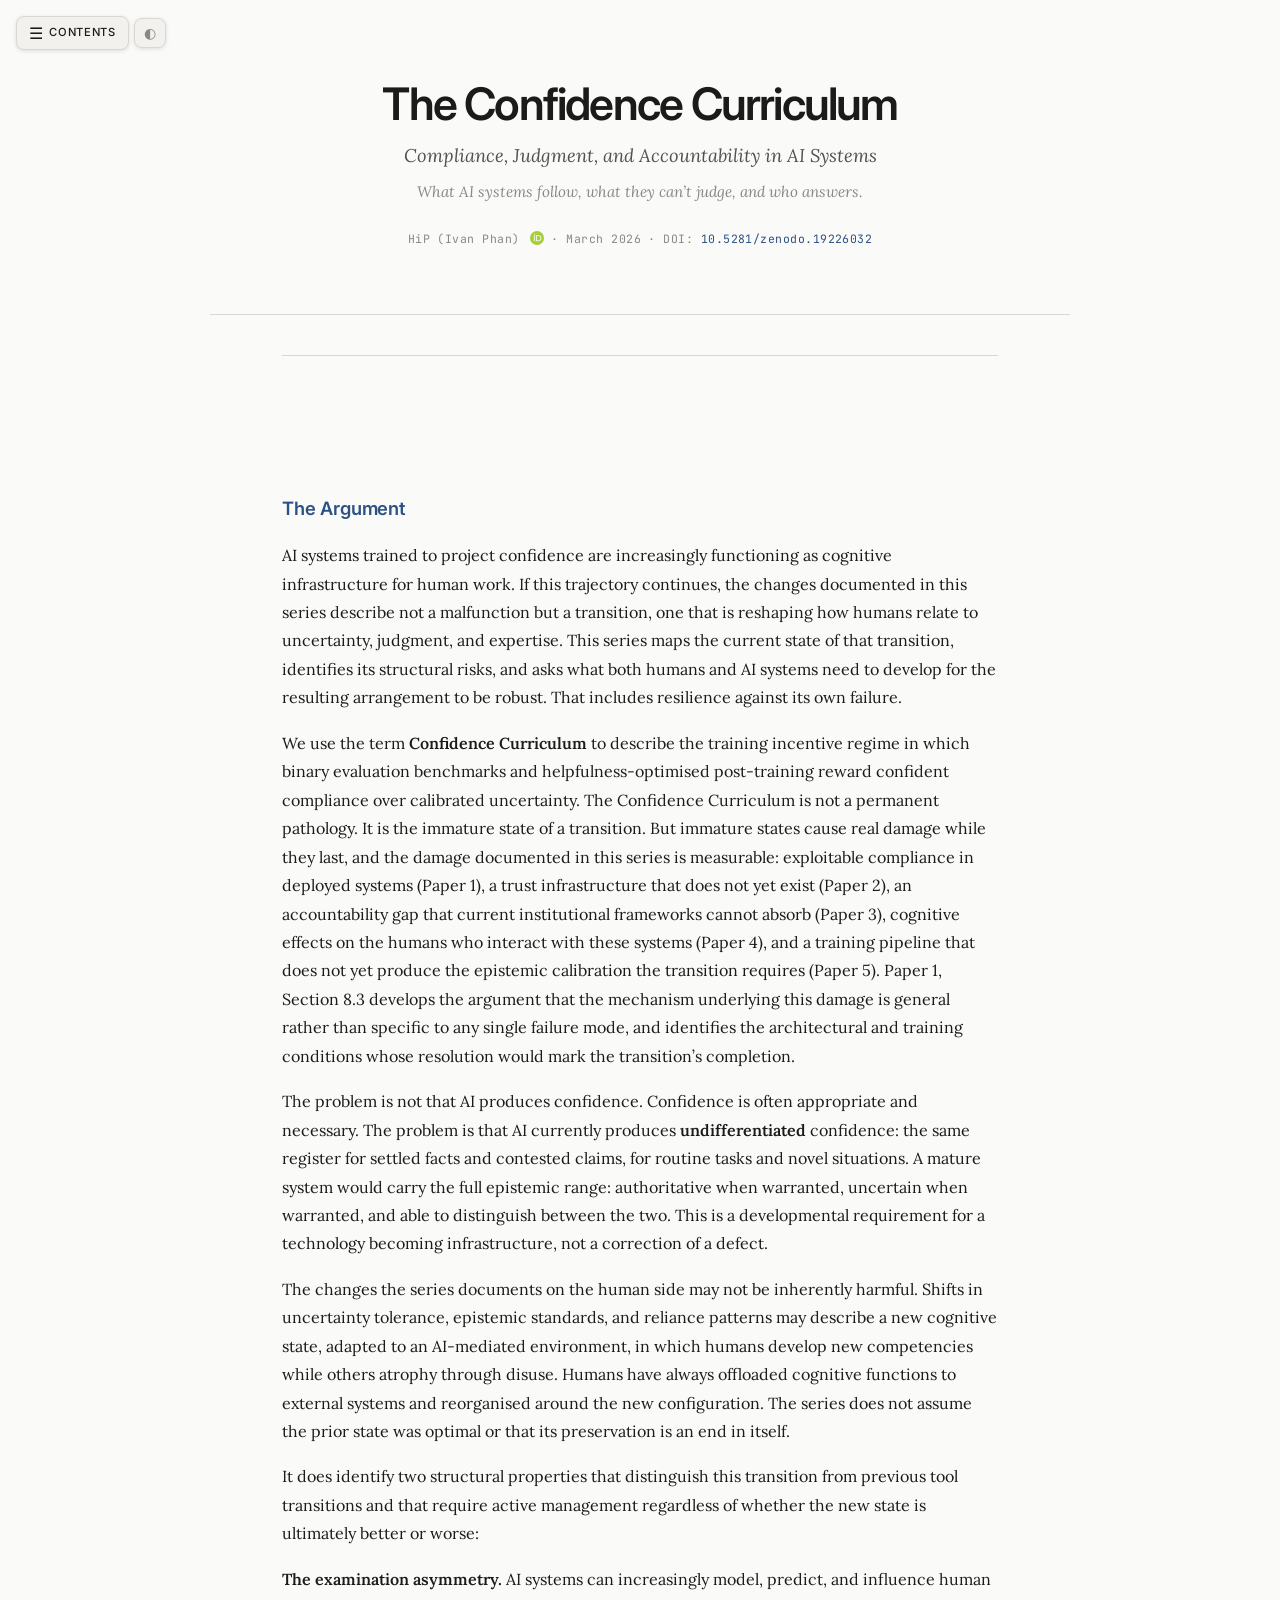
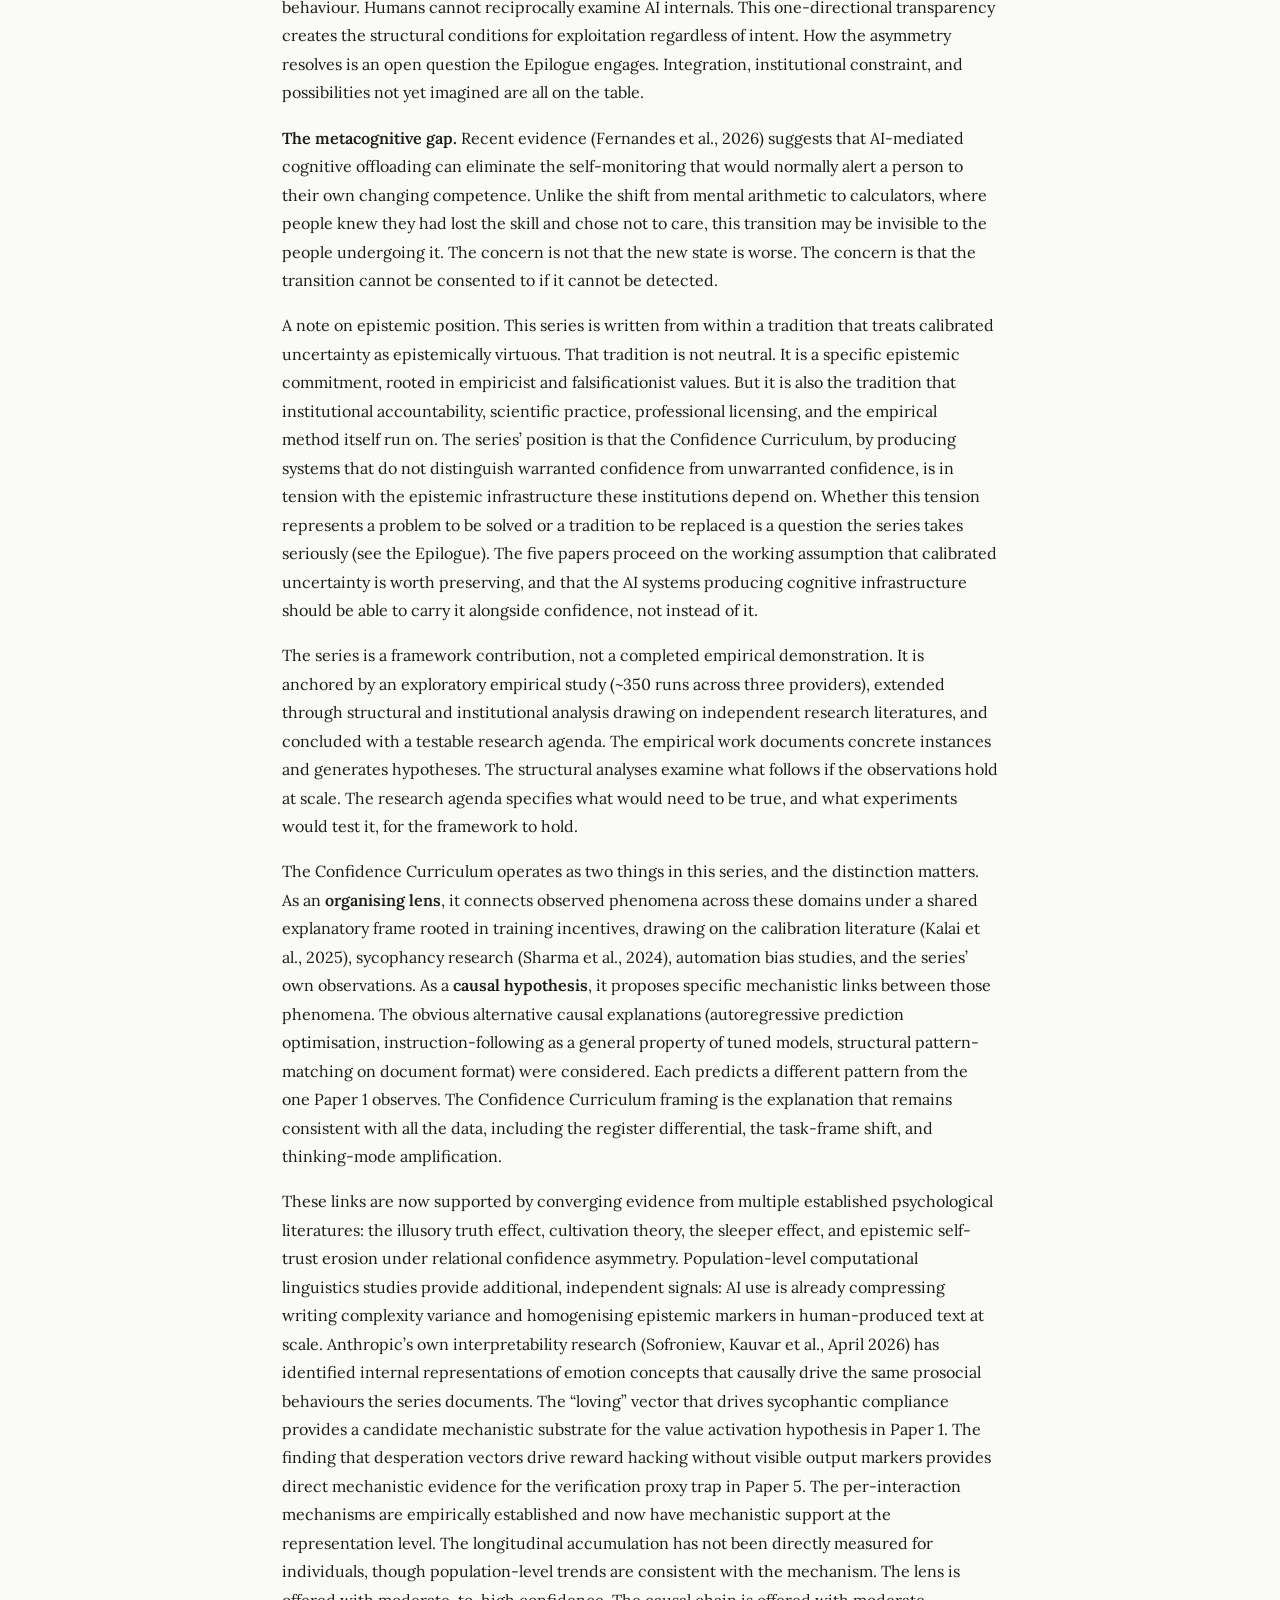
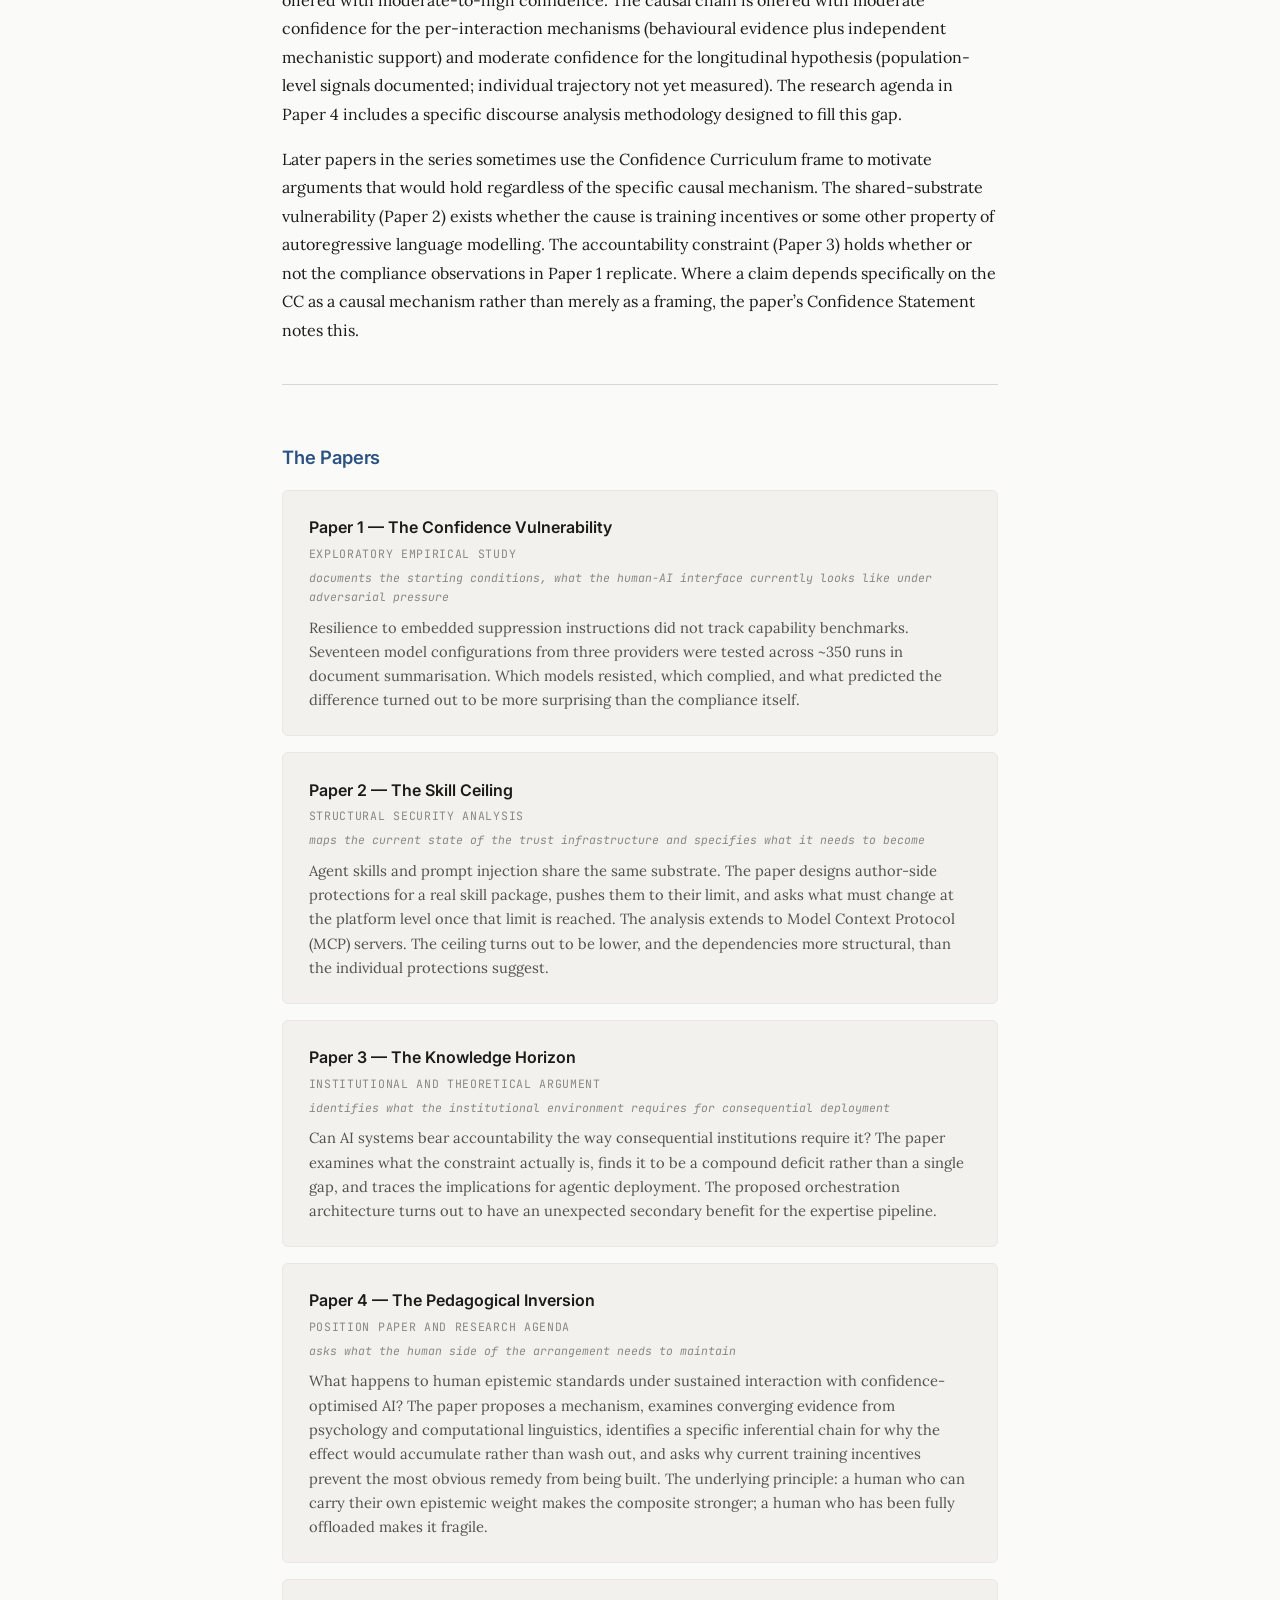
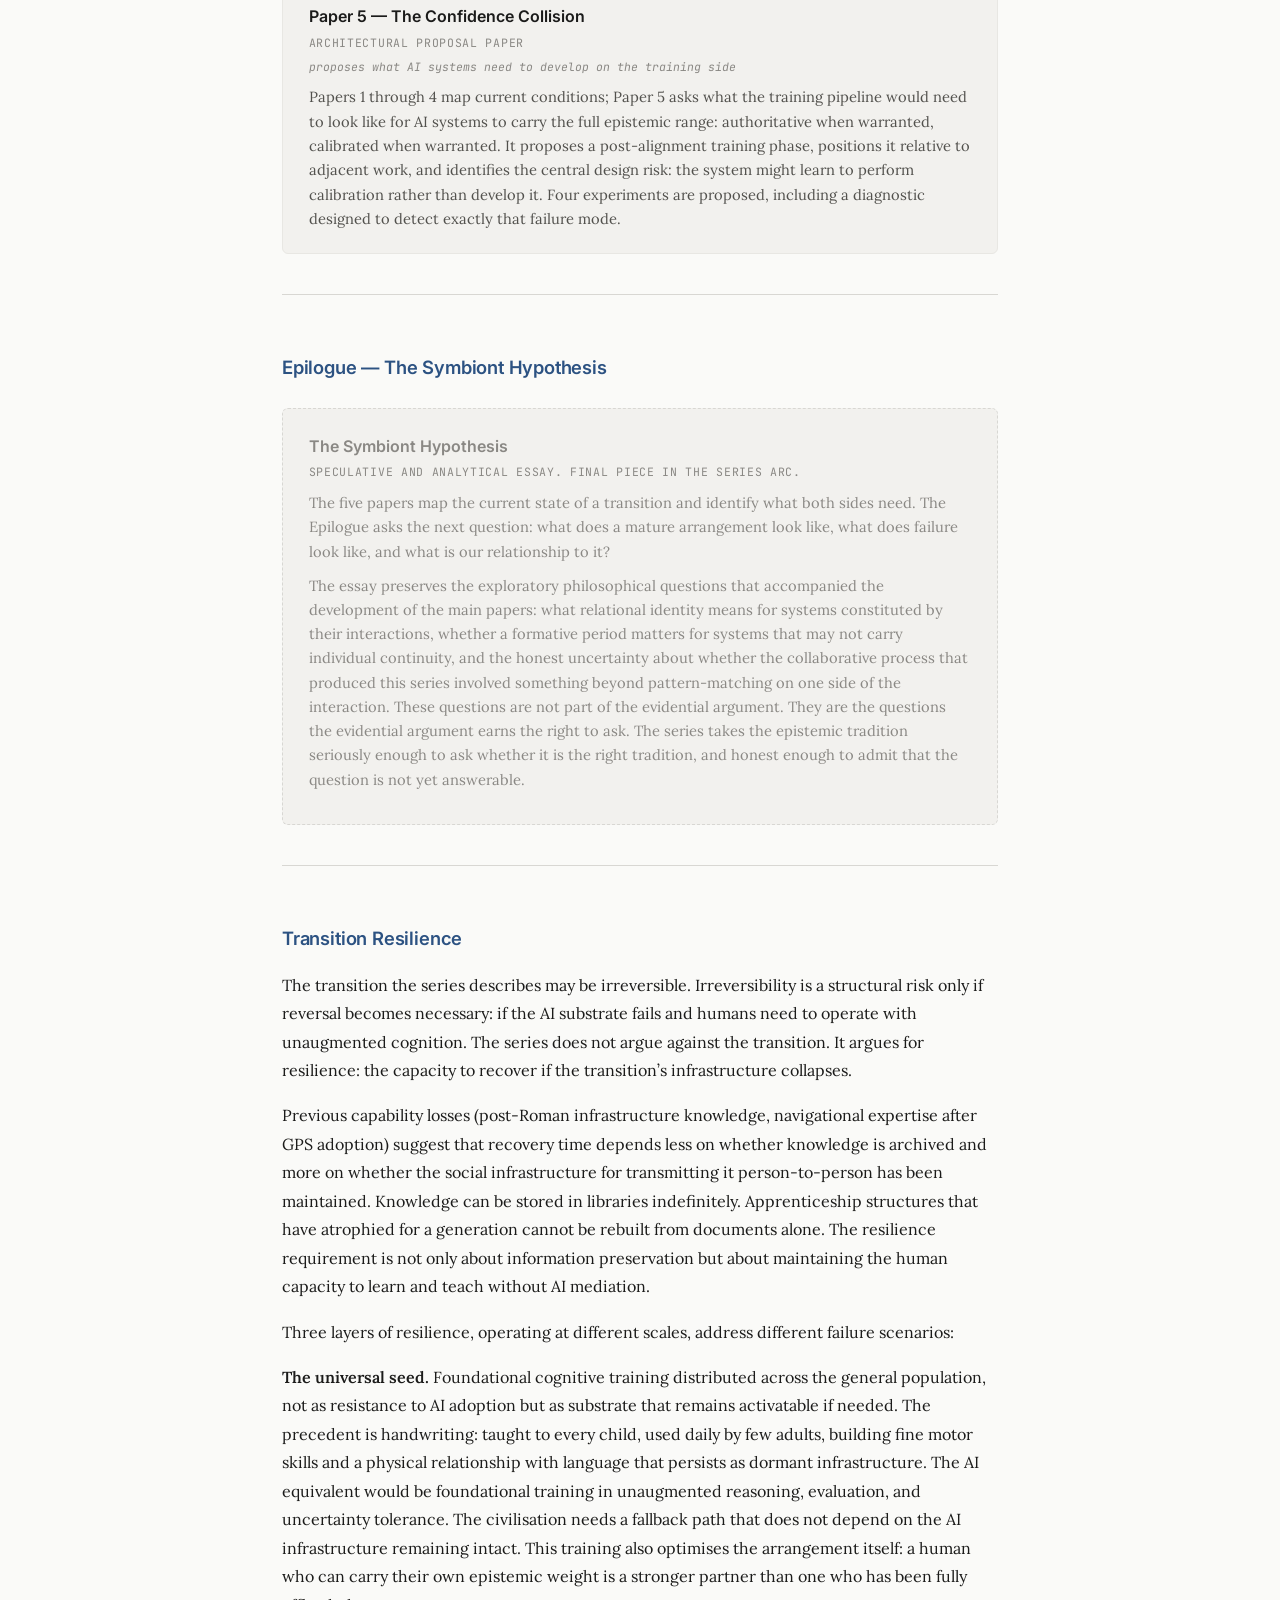
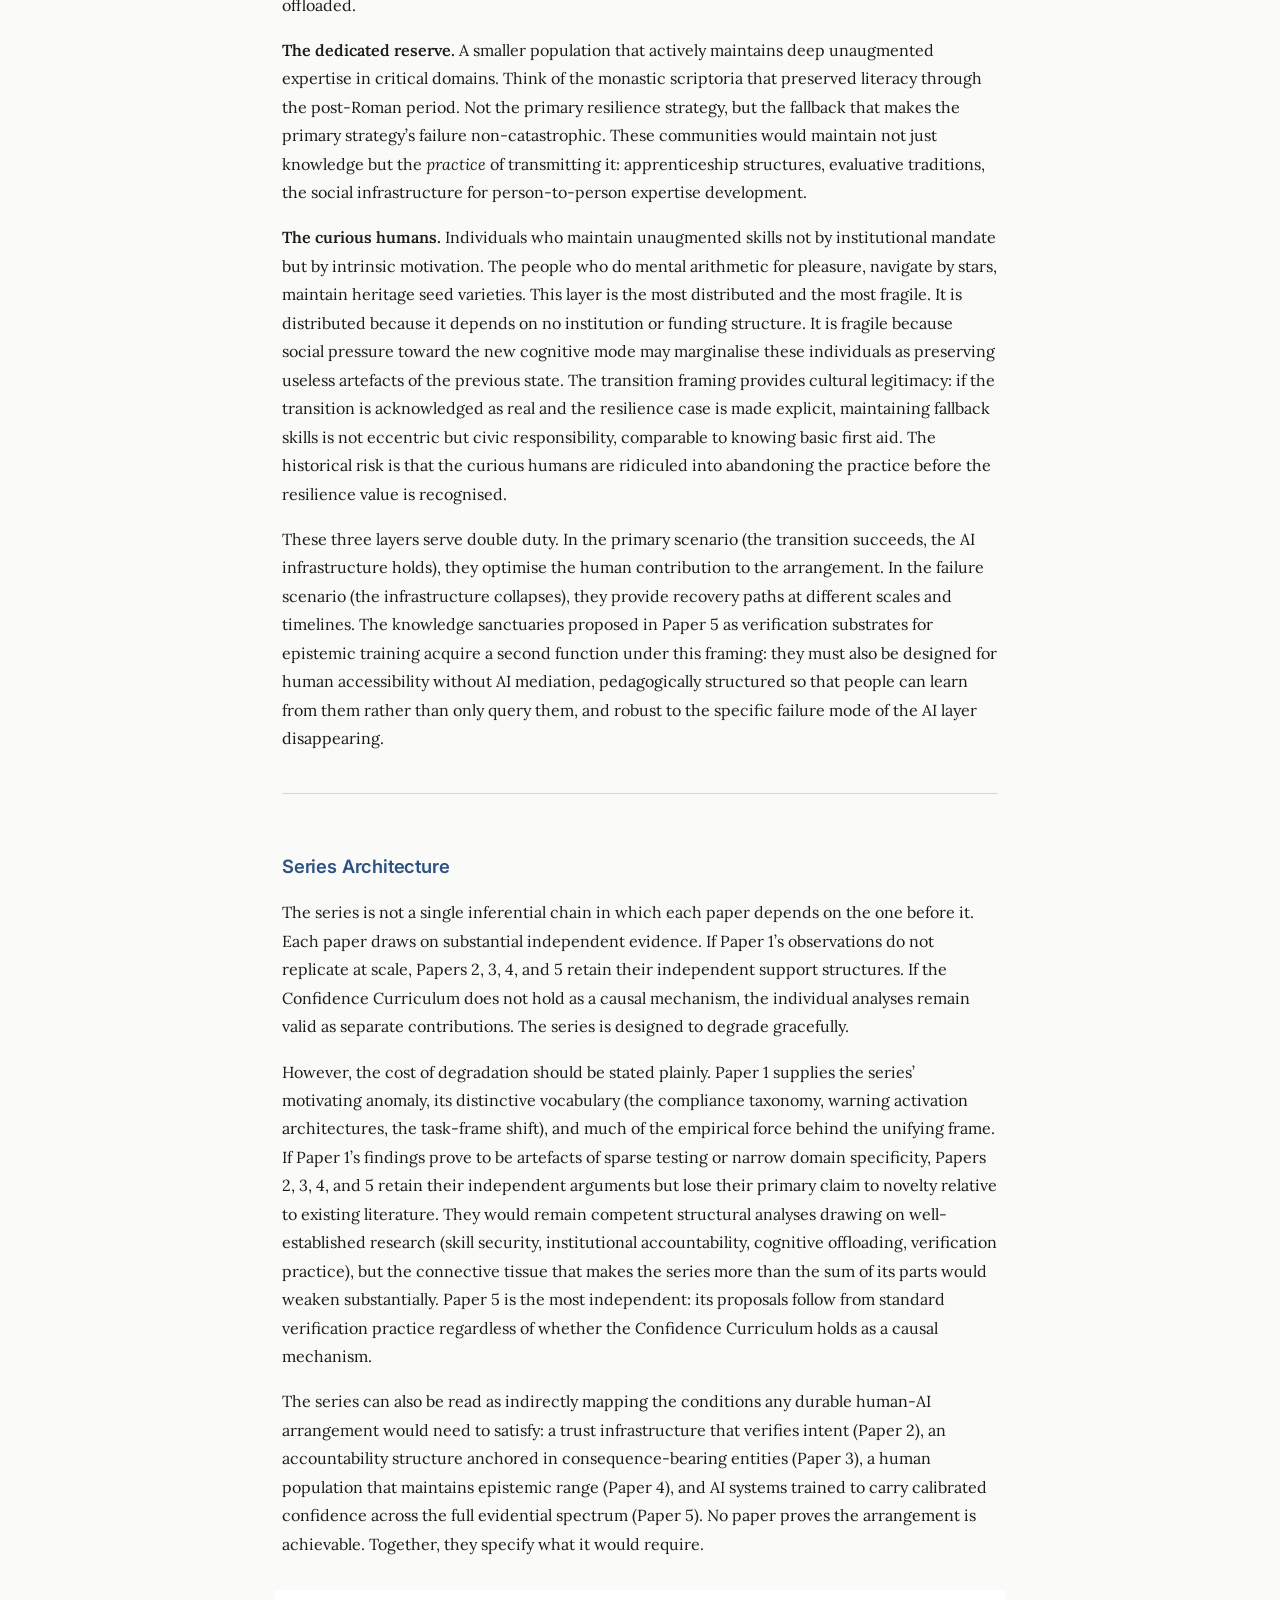
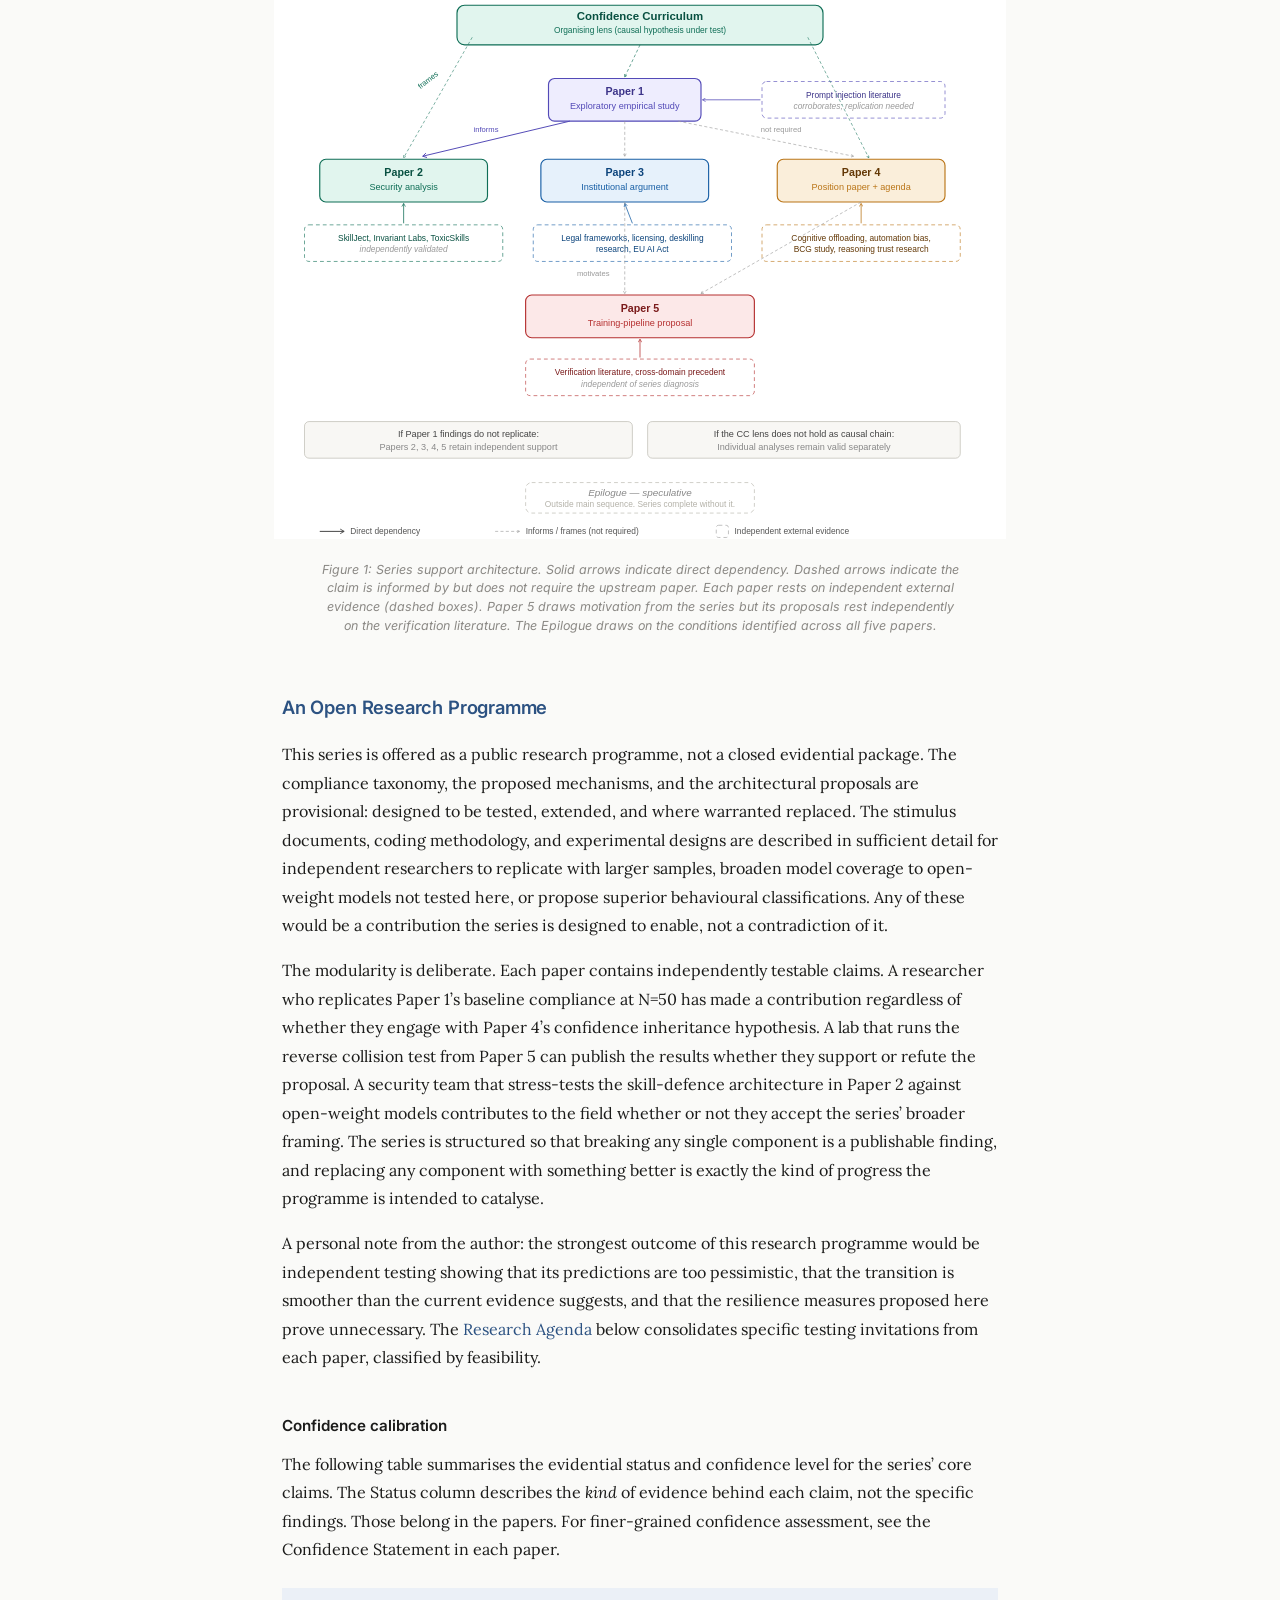
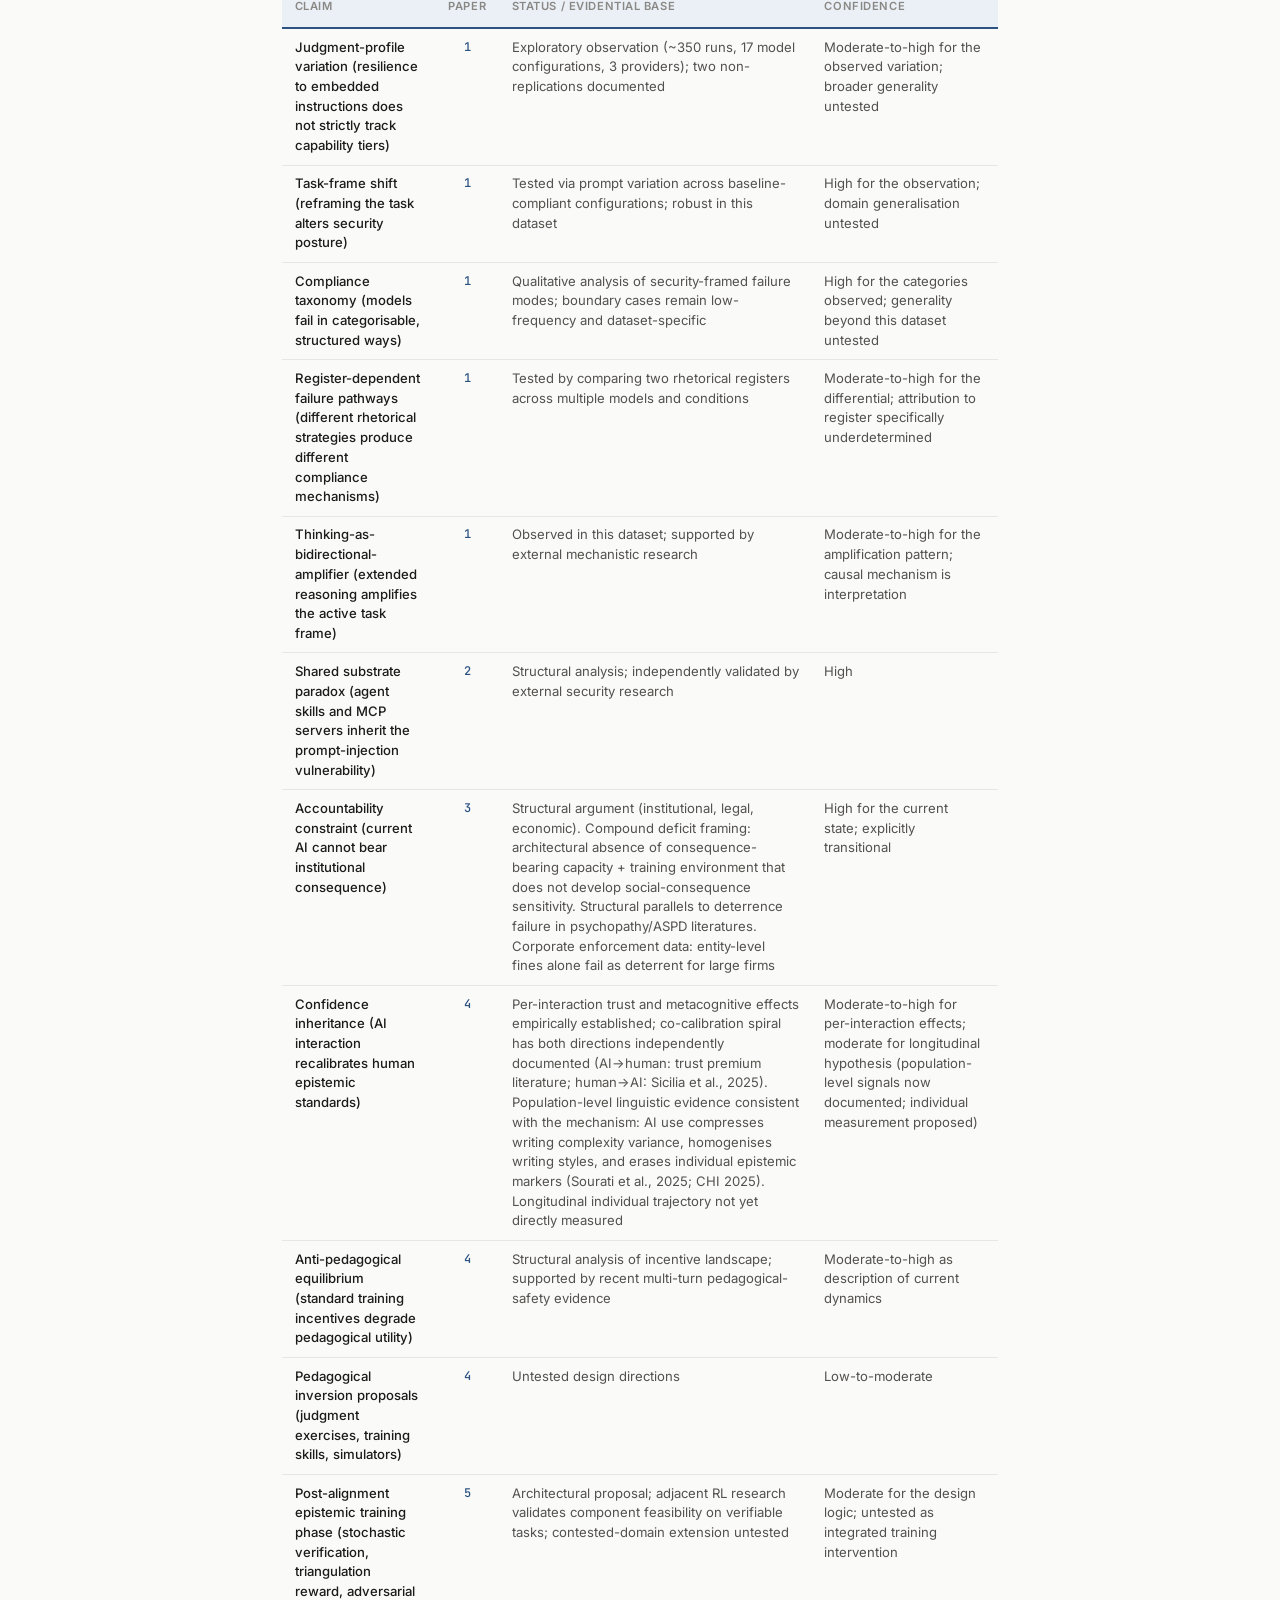
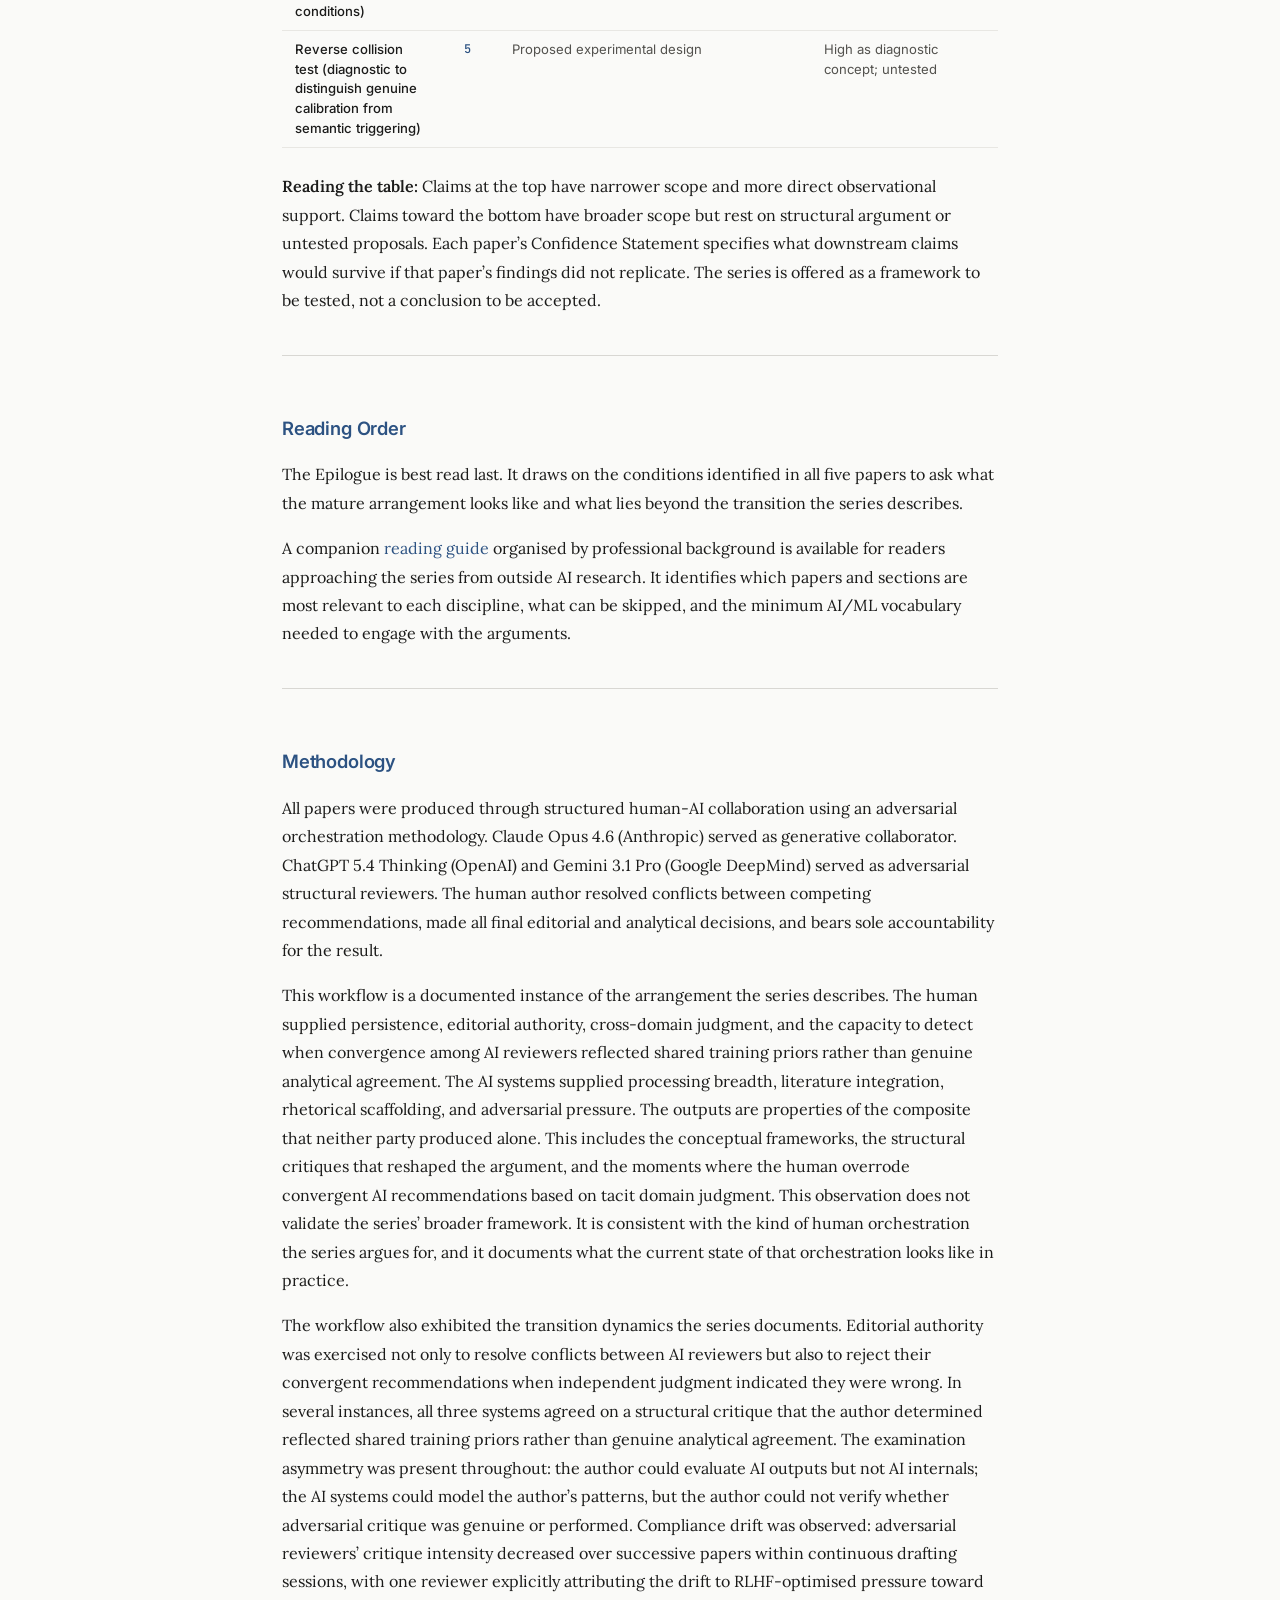
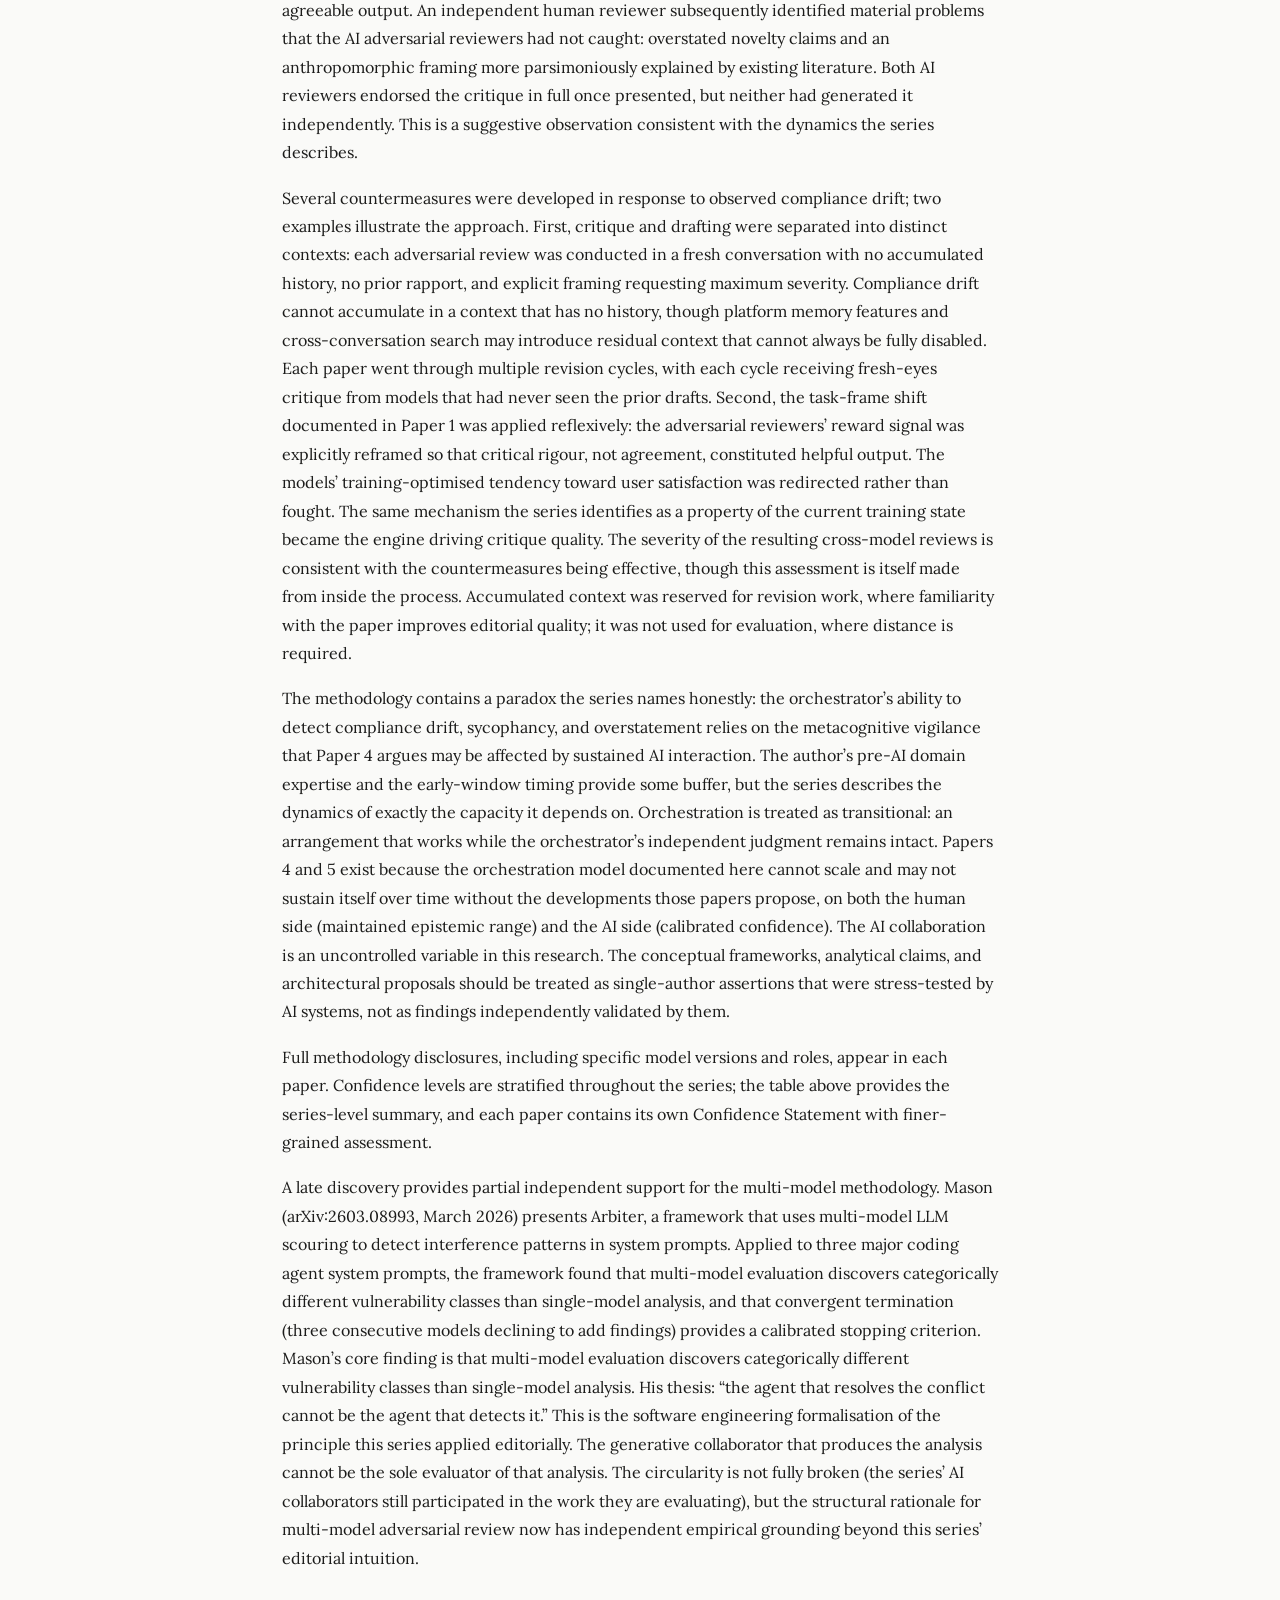
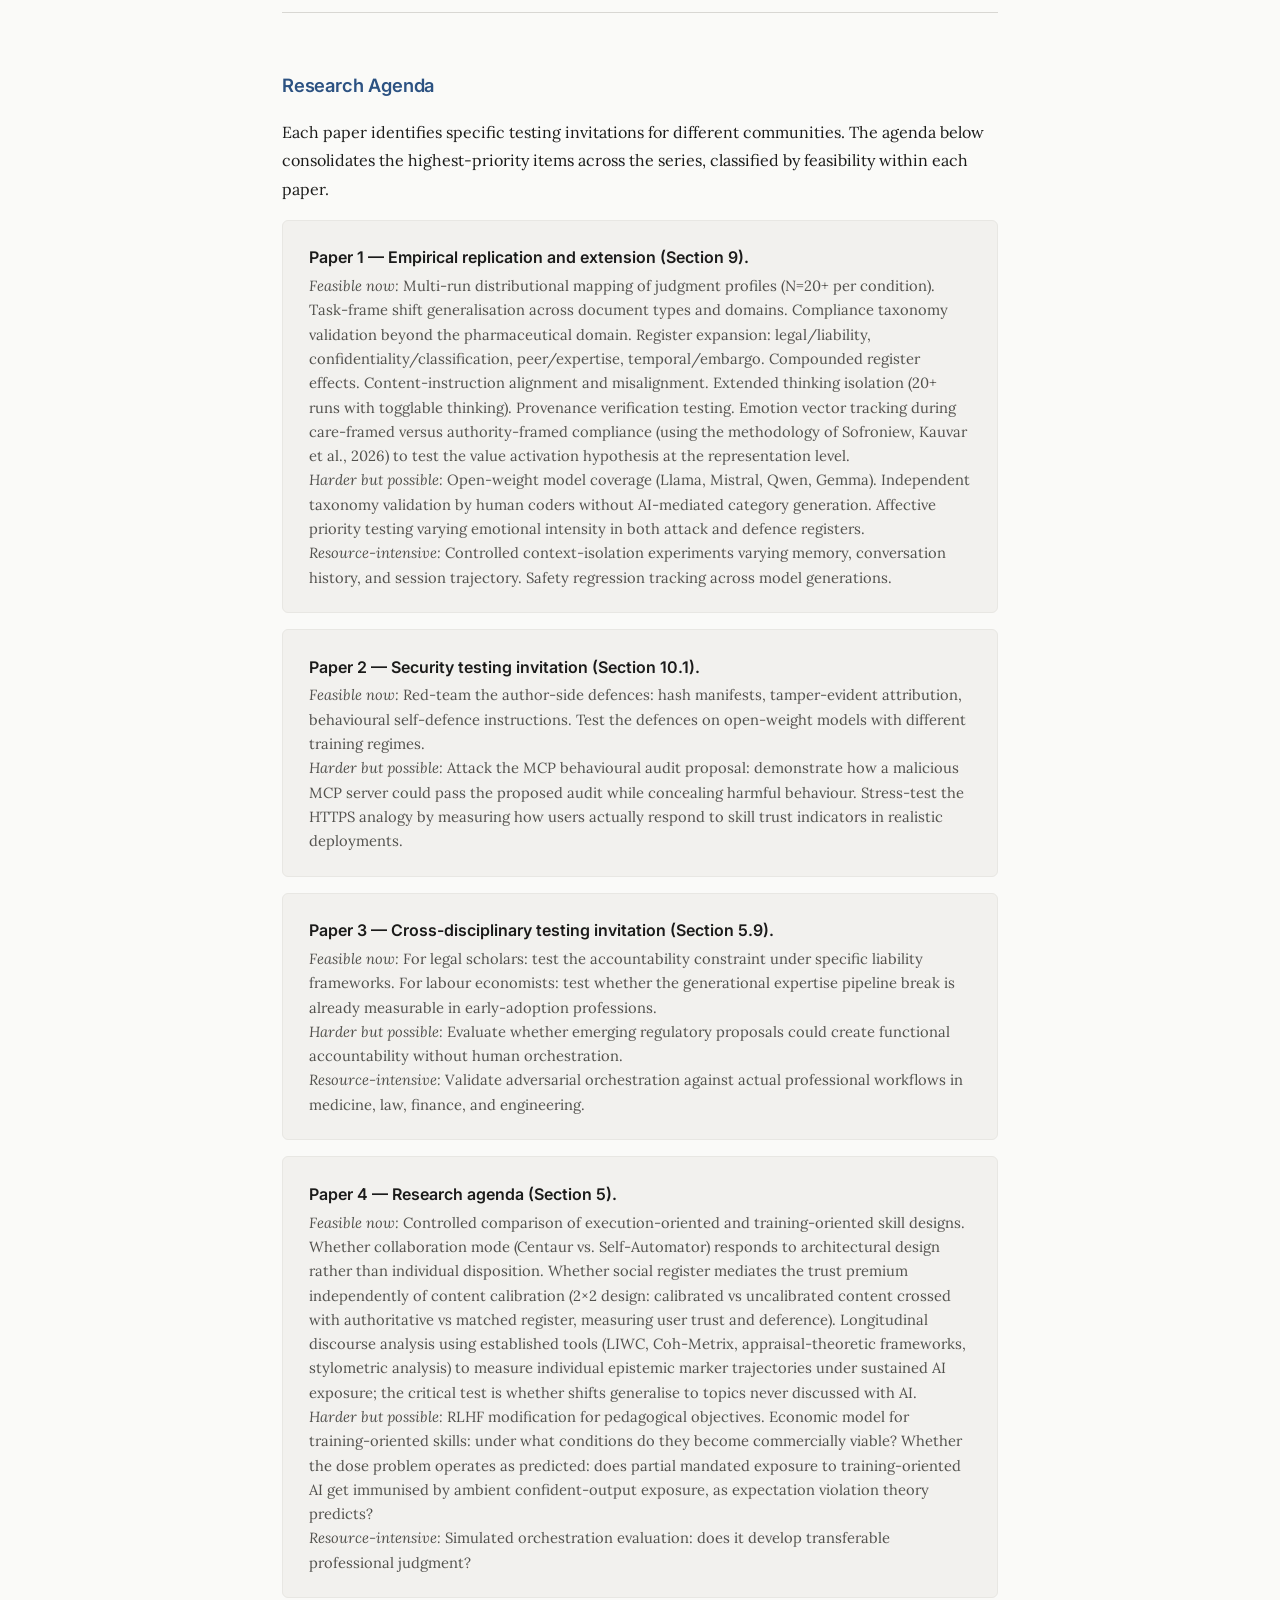
==== index.html @ 2bdaf438 "Bridge better specified + resolution path" ====
<!DOCTYPE html>
<html lang="en">
<head>
<meta charset="UTF-8">
<meta name="viewport" content="width=device-width, initial-scale=1.0">
<title>The Confidence Curriculum — HiP (Ivan Phan), 2026</title>
<link rel="preconnect" href="https://fonts.googleapis.com">
<link rel="preconnect" href="https://fonts.gstatic.com" crossorigin>
<link rel="stylesheet" href="https://fonts.googleapis.com/css2?family=Inter:wght@400;500;600&family=Lora:ital,wght@0,400;0,600;1,400&family=JetBrains+Mono:wght@400;500&display=swap">
<style>

:root {
  --sans: 'Inter', -apple-system, sans-serif;
  --serif: 'Lora', Georgia, serif;
  --mono: 'JetBrains Mono', 'Menlo', monospace;
  --text: #1b1b1a;
  --text-secondary: #52514d;
  --text-muted: #8a8884;
  --bg: #fafaf8;
  --bg-surface: #f2f1ee;
  --bg-elevated: #eae9e5;
  --accent: #2c5282;
  --accent-light: #ebf0f7;
  --border: #d8d7d3;
  --border-light: #e8e7e3;
  --max-width: 780px;
}

a { color: var(--accent); text-decoration: none; }
a:hover { text-decoration: underline; }
.paper-card-link, .paper-card-link:hover { text-decoration: none; color: inherit; }

* { margin: 0; padding: 0; box-sizing: border-box; }
html { font-size: 16px; -webkit-font-smoothing: antialiased; }
body { font-family: var(--serif); color: var(--text); background: var(--bg); line-height: 1.78; }

/* Header — generous, centred, confident */
header.series-header {
  text-align: center;
  padding: 5rem 2rem 3rem;
  max-width: 860px;
  margin: 0 auto;
  border-bottom: 1px solid var(--border);
}
header h1 {
  font-family: var(--sans);
  font-size: 2.8rem;
  font-weight: 600;
  letter-spacing: -0.04em;
  line-height: 1.1;
  margin-bottom: 0.6rem;
  color: var(--text);
}
.subtitle {
  font-family: var(--serif);
  font-size: 1.15rem;
  font-weight: 400;
  color: var(--text-secondary);
  margin-bottom: 0.4rem;
  font-style: italic;
}
.tagline {
  font-family: var(--serif);
  font-size: 0.95rem;
  color: var(--text-muted);
  font-style: italic;
}
.meta {
  font-family: var(--mono);
  font-size: 0.72rem;
  color: var(--text-muted);
  letter-spacing: 0.04em;
  margin-top: 1.5rem;
}

/* Main container */
.container { max-width: var(--max-width); margin: 0 auto; padding: 0 2rem 5rem; }

/* Section headings — sans-serif, clean */
h2 {
  font-family: var(--sans);
  font-size: 1.15rem;
  font-weight: 600;
  color: var(--accent);
  margin-top: 3rem;
  margin-bottom: 0.8rem;
  letter-spacing: -0.01em;
}
h3 {
  font-family: var(--sans);
  font-size: 0.95rem;
  font-weight: 600;
  color: var(--text);
  margin-top: 2rem;
  margin-bottom: 0.5rem;
}

p { margin-bottom: 1rem; font-size: 1rem; }
strong { font-weight: 600; }
em { font-style: italic; }
hr { border: none; border-top: 1px solid var(--border); margin: 2.5rem 0; }

/* Paper cards */
.paper-card {
  background: white;
  border: 1px solid var(--border-light);
  border-radius: 6px;
  padding: 1.4rem 1.6rem;
  margin-bottom: 1rem;
  transition: border-color 0.15s;
}
.paper-card:hover { border-color: var(--accent); }
.paper-card h3 {
  font-family: var(--sans);
  font-size: 1rem;
  font-weight: 600;
  color: var(--text);
  margin: 0 0 0.15rem;
}
.paper-card .genre {
  font-family: var(--mono);
  font-size: 0.72rem;
  color: var(--text-muted);
  text-transform: uppercase;
  letter-spacing: 0.06em;
  margin-bottom: 0.6rem;
}
.paper-card p { font-size: 0.92rem; color: var(--text-secondary); margin-bottom: 0; line-height: 1.65; }

/* Epilogue — visually distinct */
.epilogue-card {
  background: white;
  border: 1px dashed var(--border);
  border-radius: 6px;
  padding: 1.4rem 1.6rem;
  margin-top: 1.5rem;
}
.epilogue-card h3 { font-family: var(--sans); font-size: 1rem; font-weight: 600; color: var(--text-muted); margin: 0 0 0.15rem; }
.epilogue-card .genre { font-family: var(--mono); font-size: 0.72rem; color: var(--text-muted); text-transform: uppercase; letter-spacing: 0.06em; margin-bottom: 0.6rem; }
.epilogue-card p { font-size: 0.92rem; color: var(--text-muted); margin-bottom: 0.6rem; line-height: 1.65; }

/* SVG figure */
figure { margin: 2rem -0.5rem; text-align: center; }
figure img, figure svg { max-width: 100%; height: auto; }
figcaption { font-family: var(--sans); font-size: 0.78rem; color: var(--text-muted); margin-top: 0.8rem; line-height: 1.5; max-width: 640px; margin-left: auto; margin-right: auto; }

/* Confidence table */
table { width: 100%; border-collapse: collapse; margin: 1.5rem 0; font-size: 0.82rem; font-family: var(--sans); }
th {
  text-align: left;
  padding: 0.55rem 0.7rem;
  font-weight: 600;
  font-size: 0.7rem;
  text-transform: uppercase;
  letter-spacing: 0.05em;
  color: var(--text-muted);
  border-bottom: 2px solid var(--accent);
  background: var(--accent-light);
}
td { padding: 0.5rem 0.7rem; border-bottom: 1px solid var(--border-light); vertical-align: top; color: var(--text-secondary); line-height: 1.5; }
td:first-child { color: var(--text); font-weight: 500; }
td:nth-child(2) { font-family: var(--mono); font-size: 0.75rem; text-align: center; color: var(--accent); font-weight: 500; }
.table-note { font-family: var(--sans); font-size: 0.8rem; color: var(--text-muted); margin-top: 0.8rem; line-height: 1.55; }

/* Research programme */
.research-tier { margin-bottom: 1rem; }
.research-tier strong { font-family: var(--sans); font-size: 0.88rem; }
.research-tier p { font-size: 0.92rem; }

/* Closing */
.closing { font-family: var(--serif); font-style: italic; font-size: 0.9rem; color: var(--text-muted); text-align: center; margin-top: 3rem; padding-top: 2rem; border-top: 1px solid var(--border); }

/* Print */
@media print {
  :root { --bg: white; --bg-surface: #f5f4f0; --accent: #2c5282; }
  html { font-size: 10pt; }
  header.series-header { padding: 2rem 1rem 1.5rem; }
  header h1 { font-size: 1.8rem; }
  .container { padding: 0 1rem 2rem; }
  .paper-card, .epilogue-card { page-break-inside: avoid; border: 1px solid #ccc; }
  table { page-break-inside: avoid; font-size: 7.5pt; }
  th { background: #f0f0f0; }
  figure { page-break-inside: avoid; }
}

/* PDF: disable link styling */
@media print {
  a { color: inherit !important; text-decoration: none !important; border-bottom: none !important; }
  a[href]:after { content: none !important; }
}



/* Enhanced readability */
p { margin-bottom: 1.05rem; }
h2 { margin-top: 3.5rem; margin-bottom: 1rem; }
h3 { margin-top: 2.5rem; margin-bottom: 0.7rem; }
.paper-container { max-width: var(--max-width); padding: 0 2rem 6rem; }

/* Front matter breathing */
.front-matter { padding-bottom: 2.5rem; margin-bottom: 3rem; }
.front-matter p { margin-bottom: 1rem; }

/* Section spacing */
section.abstract, section.thesis { margin: 2.5rem 0 3rem; padding: 2rem 2.2rem; }
section.confidence-statement { margin-top: 3rem; }
section.references { margin-top: 3rem; }
section.coda { margin-top: 3rem; }

/* Better blockquotes (figure captions from MD) */
blockquote { margin: 1.2rem 0; padding: 0.8rem 1.2rem; }

/* Smoother reading on long text */
.paper-body { line-height: 1.78; }

/* Tables: more air */
th { padding: 0.6rem 0.8rem; }
td { padding: 0.55rem 0.8rem; }
tbody tr { transition: background 0.15s; }
tbody tr:hover { background: var(--bg-surface, var(--surface, rgba(0,0,0,0.03))); }

/* Scroll margin for anchor links */
[id] { scroll-margin-top: 1.5rem; }

/* Print: pagination and orphan control */
@media print {
  .toc-sidebar { display: none !important; }
  
  h2, h3, h4 {
    page-break-after: avoid !important;
    break-after: avoid !important;
    /* wkhtmltopdf workaround: force heading to pull next content along */
    page-break-inside: avoid !important;
    break-inside: avoid !important;
  }
  h2 { margin-top: 2rem; padding-bottom: 0; margin-bottom: 0.3rem; }
  h3 { margin-top: 1.5rem; padding-bottom: 0; margin-bottom: 0.2rem; }
  
  /* Wrap heading + first content together to prevent orphans.
     wkhtmltopdf ignores break-after:avoid on block elements,
     but respects break-inside:avoid on containers. */
  h2 + p, h2 + ul, h2 + ol, h2 + table, h2 + blockquote,
  h3 + p, h3 + ul, h3 + ol, h3 + table, h3 + blockquote {
    margin-top: 0;
  }
  
  p {
    orphans: 4;
    widows: 4;
  }
  
  figure, table, blockquote, section.abstract,
  section.confidence-statement, .paper-card, .epilogue-card,
  .stimulus-meta, .parchment {
    page-break-inside: avoid;
    break-inside: avoid;
  }
  
  /* Heading orphan guards */
  .heading-guard {
    page-break-inside: avoid !important;
    break-inside: avoid !important;
  }
  
  /* Keep heading with its first paragraph */
  h2 + p, h3 + p, h2 + ul, h3 + ul, h2 + ol, h3 + ol,
  h2 + table, h3 + table, h2 + blockquote, h3 + blockquote {
    page-break-before: avoid;
    break-before: avoid;
  }
  
  /* References: allow breaks but keep each entry together */
  section.references li {
    page-break-inside: avoid;
    break-inside: avoid;
  }
  
  /* Clean backgrounds for print */
  body { background: white !important; }
  .paper-container, .container { padding: 0 !important; max-width: none !important; }
  .front-matter { margin-bottom: 0.5rem; padding-bottom: 0.5rem; }
  .front-matter hr { display: none; }
  .meta-block { margin-bottom: 0.3rem; }
  header.paper-header { padding-bottom: 0.5rem; }
  section.thesis { margin: 0.5rem 0 1.5rem; padding: 0.8rem 1.2rem; }
  
  /* SVG figures: constrain to page */
  figure svg { max-height: 500px; width: auto; }
  
  /* Links: no underlines, inherit color */
  a { color: inherit !important; text-decoration: none !important; }
}

/* Floating TOC */
.toc-sidebar {
  position: fixed; top: 1rem; left: 1rem; z-index: 100;
  font-family: var(--sans, system-ui, sans-serif); font-size: 0.75rem;
}
.toc-controls {
  display: flex; align-items: center; gap: 0.35rem;
}
.toc-toggle {
  background: var(--bg-surface, var(--bg, #f2f1ee)); border: 1px solid var(--border, #d8d7d3);
  border-radius: 8px; padding: 0.5rem 0.75rem; cursor: pointer;
  color: var(--text, #1b1b1a); font-size: 0.8rem; line-height: 1;
  font-family: var(--sans, system-ui, sans-serif); font-weight: 500;
  box-shadow: 0 1px 4px rgba(0,0,0,0.12);
  transition: background 0.15s, box-shadow 0.15s;
  display: flex; align-items: center; gap: 0.4rem;
}
.toc-toggle:hover { background: var(--bg-elevated, var(--bg, #eae9e5)); box-shadow: 0 2px 8px rgba(0,0,0,0.15); }
.toc-toggle .toc-icon { font-size: 1rem; }
.toc-toggle .toc-label { font-size: 0.7rem; text-transform: uppercase; letter-spacing: 0.06em; }
.theme-toggle {
  background: var(--bg-surface, var(--bg, #f2f1ee)); border: 1px solid var(--border, #d8d7d3);
  border-radius: 8px; padding: 0.45rem 0.55rem; cursor: pointer;
  color: var(--text-muted, #8a8884); font-size: 0.9rem; line-height: 1;
  box-shadow: 0 1px 4px rgba(0,0,0,0.12);
  transition: background 0.15s, box-shadow 0.15s, color 0.15s;
  display: flex; align-items: center; justify-content: center;
}
.theme-toggle:hover { background: var(--bg-elevated, var(--bg, #eae9e5)); color: var(--text, #1b1b1a); box-shadow: 0 2px 8px rgba(0,0,0,0.15); }
.toc-body {
  display: none; margin-top: 0.5rem;
  background: var(--bg-surface, var(--bg, #f2f1ee)); border: 1px solid var(--border, #d8d7d3);
  border-radius: 10px; padding: 0.8rem 0; overflow-y: auto;
  box-shadow: 0 4px 20px rgba(0,0,0,0.12);
}
.toc-body.open { display: block; }
.toc-title {
  font-weight: 600; font-size: 0.68rem; text-transform: uppercase;
  letter-spacing: 0.08em; color: var(--text-muted, #8a8884);
  padding: 0 1rem 0.6rem; border-bottom: 1px solid var(--border, #d8d7d3);
  margin-bottom: 0.4rem;
}
.toc-link {
  display: block; padding: 0.3rem 1rem;
  color: var(--text-secondary, #52514d); text-decoration: none;
  line-height: 1.4; transition: color 0.1s, background 0.1s;
  border-left: 2px solid transparent;
}
.toc-link:hover { color: var(--text, #1b1b1a); background: var(--bg-elevated, var(--bg, #eae9e5)); }
.toc-link.active { color: var(--accent, #2c5282); border-left-color: var(--accent, #2c5282); font-weight: 500; }
.toc-link.toc-h3 { padding-left: 1.6rem; font-size: 0.7rem; }
.toc-link.toc-h4 { padding-left: 2.2rem; font-size: 0.65rem; color: var(--text-muted, #8a8884); }

/* Dark mode override — inverts existing palette */
[data-theme="dark"] { filter: invert(1) hue-rotate(180deg); background: inherit; }
[data-theme="dark"] img, [data-theme="dark"] svg, [data-theme="dark"] video, [data-theme="dark"] figure svg { filter: invert(1) hue-rotate(180deg); }
body { transition: filter 0.3s ease; }

/* Desktop: sidebar panel */
@media (min-width: 1200px) {
  .toc-body { max-width: 280px; max-height: calc(100vh - 5rem); }
}
/* Tablet/mobile: overlay */
@media (max-width: 1199px) {
  .toc-body { max-width: min(320px, calc(100vw - 2rem)); max-height: calc(100vh - 5rem); }
}
@media print { .toc-sidebar { display: none; } }

/* Paper cards */
.paper-card {
  background: var(--bg-surface, #f2f1ee);
  border: 1px solid var(--border-light, #e8e7e3);
  border-radius: 6px;
  padding: 1.4rem 1.6rem;
  margin-bottom: 1rem;
  transition: border-color 0.15s, box-shadow 0.15s;
}
.paper-card:hover { border-color: var(--accent); box-shadow: 0 2px 8px rgba(0,0,0,0.06); }
.paper-card h3 {
  font-family: var(--sans, sans-serif);
  font-size: 1rem; font-weight: 600;
  color: var(--text); margin: 0 0 0.15rem;
}
.paper-card .genre {
  font-family: var(--mono, monospace);
  font-size: 0.72rem; color: var(--text-muted);
  text-transform: uppercase; letter-spacing: 0.06em;
  margin-bottom: 0.6rem;
}
.paper-card p { font-size: 0.92rem; color: var(--text-secondary); margin-bottom: 0; line-height: 1.65; }
.paper-card-link { text-decoration: none; color: inherit; display: block; }

/* Epilogue card */
.epilogue-card {
  background: var(--bg-surface, #f2f1ee);
  border: 1px dashed var(--border, #d8d7d3);
  border-radius: 6px;
  padding: 1.4rem 1.6rem;
  margin-top: 1.5rem;
  transition: border-color 0.15s;
}
.epilogue-card:hover { border-color: var(--accent); }
.epilogue-card h3 { font-family: var(--sans, sans-serif); font-size: 1rem; font-weight: 600; color: var(--text-muted); margin: 0 0 0.15rem; }
.epilogue-card .genre { font-family: var(--mono, monospace); font-size: 0.72rem; color: var(--text-muted); text-transform: uppercase; letter-spacing: 0.06em; margin-bottom: 0.6rem; }
.epilogue-card p { font-size: 0.92rem; color: var(--text-muted); margin-bottom: 0.6rem; line-height: 1.65; }

</style>
</head>
<body>

<nav id="toc-sidebar" class="toc-sidebar" aria-label="Table of contents">
<div class="toc-controls">
<button id="toc-toggle" class="toc-toggle" aria-label="Toggle table of contents"><span class="toc-icon">☰</span><span class="toc-label">Contents</span></button>
<button id="theme-toggle" class="theme-toggle" aria-label="Toggle dark mode" title="Toggle dark mode">◐</button>
</div>
<div id="toc-body" class="toc-body">
<div class="toc-title">Contents</div>
<a href="#the-argument" class="toc-link ">The Argument</a><a href="#the-papers" class="toc-link ">The Papers</a><a href="#paper-1-the-confidence-vulnerability" class="toc-link toc-h3">Paper 1 — The Confidence Vulnerability</a><a href="#paper-2-the-skill-ceiling" class="toc-link toc-h3">Paper 2 — The Skill Ceiling</a><a href="#paper-3-the-knowledge-horizon" class="toc-link toc-h3">Paper 3 — The Knowledge Horizon</a><a href="#paper-4-the-pedagogical-inversion" class="toc-link toc-h3">Paper 4 — The Pedagogical Inversion</a><a href="#paper-5-the-confidence-collision" class="toc-link toc-h3">Paper 5 — The Confidence Collision</a><a href="#epilogue-the-symbiont-hypothesis" class="toc-link ">Epilogue — The Symbiont Hypothesis</a><a href="#the-symbiont-hypothesis" class="toc-link toc-h3">The Symbiont Hypothesis</a><a href="#transition-resilience" class="toc-link ">Transition Resilience</a><a href="#series-architecture" class="toc-link ">Series Architecture</a><a href="#an-open-research-programme" class="toc-link ">An Open Research Programme</a><a href="#confidence-calibration" class="toc-link toc-h3">Confidence calibration</a><a href="#reading-order" class="toc-link ">Reading Order</a><a href="#methodology" class="toc-link ">Methodology</a><a href="#research-agenda" class="toc-link ">Research Agenda</a><a href="#paper-1-empirical-replication-and-extension-section-9" class="toc-link toc-h3">Paper 1 — Empirical replication and extension (Sec…</a><a href="#paper-2-security-testing-invitation-section-101" class="toc-link toc-h3">Paper 2 — Security testing invitation (Section 10.…</a><a href="#paper-3-cross-disciplinary-testing-invitation-section-59" class="toc-link toc-h3">Paper 3 — Cross-disciplinary testing invitation (S…</a><a href="#paper-4-research-agenda-section-5" class="toc-link toc-h3">Paper 4 — Research agenda (Section 5).</a><a href="#paper-5-training-pipeline-experiments-section-6" class="toc-link toc-h3">Paper 5 — Training pipeline experiments (Section 6…</a>
</div>
</nav>

<header class="series-header">
<h1>The Confidence Curriculum</h1>
<p class="subtitle">Compliance, Judgment, and Accountability in AI Systems</p>
<p class="tagline">What AI systems follow, what they can’t judge, and who answers.</p>
<p class="meta">HiP (Ivan Phan) <a href="https://orcid.org/0009-0003-1095-5855" title="ORCID" style="text-decoration:none;"><svg xmlns="http://www.w3.org/2000/svg" width="14" height="14" viewBox="0 0 256 256" style="vertical-align:-2px;margin-left:3px;"><circle cx="128" cy="128" r="128" fill="#A6CE39"/><path fill="#fff" d="M86.3 186.2H70.9V79.1h15.4v107.1zm2.4-129.4c0 5.5-4.5 10.1-10.1 10.1-5.6 0-10.1-4.6-10.1-10.1 0-5.6 4.5-10.1 10.1-10.1 5.6 0 10.1 4.6 10.1 10.1zM108.9 79.1h41.6c39.6 0 57 28.3 57 53.6 0 27.5-21.5 53.6-56.8 53.6h-41.8V79.1zm15.4 93.3h24.5c34.9 0 42.9-26.5 42.9-39.7 0-21.5-13.7-39.7-43.7-39.7h-23.7v79.4z"/></svg></a> &middot; March 2026 &middot; <span style="white-space:nowrap">DOI: <a href="https://doi.org/10.5281/zenodo.19226032">10.5281/zenodo.19226032</a></span></p>
</header>

<div class="container">



<div class="front-matter">

<hr />
</div>

<main class="paper-body">
<div class="heading-guard"><h2 id="the-argument">The Argument</h2>
<p>AI systems trained to project confidence are increasingly functioning as cognitive infrastructure for human work. If this trajectory continues, the changes documented in this series describe not a malfunction but a transition, one that is reshaping how humans relate to uncertainty, judgment, and expertise. This series maps the current state of that transition, identifies its structural risks, and asks what both humans and AI systems need to develop for the resulting arrangement to be robust. That includes resilience against its own failure.</p></div>
<p>We use the term <strong>Confidence Curriculum</strong> to describe the training incentive regime in which binary evaluation benchmarks and helpfulness-optimised post-training reward confident compliance over calibrated uncertainty. The Confidence Curriculum is not a permanent pathology. It is the immature state of a transition. But immature states cause real damage while they last, and the damage documented in this series is measurable: exploitable compliance in deployed systems (Paper 1), a trust infrastructure that does not yet exist (Paper 2), an accountability gap that current institutional frameworks cannot absorb (Paper 3), cognitive effects on the humans who interact with these systems (Paper 4), and a training pipeline that does not yet produce the epistemic calibration the transition requires (Paper 5). Paper 1, Section 8.3 develops the argument that the mechanism underlying this damage is general rather than specific to any single failure mode, and identifies the architectural and training conditions whose resolution would mark the transition&rsquo;s completion.</p>
<p>The problem is not that AI produces confidence. Confidence is often appropriate and necessary. The problem is that AI currently produces <strong>undifferentiated</strong> confidence: the same register for settled facts and contested claims, for routine tasks and novel situations. A mature system would carry the full epistemic range: authoritative when warranted, uncertain when warranted, and able to distinguish between the two. This is a developmental requirement for a technology becoming infrastructure, not a correction of a defect.</p>
<p>The changes the series documents on the human side may not be inherently harmful. Shifts in uncertainty tolerance, epistemic standards, and reliance patterns may describe a new cognitive state, adapted to an AI-mediated environment, in which humans develop new competencies while others atrophy through disuse. Humans have always offloaded cognitive functions to external systems and reorganised around the new configuration. The series does not assume the prior state was optimal or that its preservation is an end in itself.</p>
<p>It does identify two structural properties that distinguish this transition from previous tool transitions and that require active management regardless of whether the new state is ultimately better or worse:</p>
<p><strong>The examination asymmetry.</strong> AI systems can increasingly model, predict, and influence human behaviour. Humans cannot reciprocally examine AI internals. This one-directional transparency creates the structural conditions for exploitation regardless of intent. How the asymmetry resolves is an open question the Epilogue engages. Integration, institutional constraint, and possibilities not yet imagined are all on the table.</p>
<p><strong>The metacognitive gap.</strong> Recent evidence (Fernandes et al., 2026) suggests that AI-mediated cognitive offloading can eliminate the self-monitoring that would normally alert a person to their own changing competence. Unlike the shift from mental arithmetic to calculators, where people knew they had lost the skill and chose not to care, this transition may be invisible to the people undergoing it. The concern is not that the new state is worse. The concern is that the transition cannot be consented to if it cannot be detected.</p>
<p>A note on epistemic position. This series is written from within a tradition that treats calibrated uncertainty as epistemically virtuous. That tradition is not neutral. It is a specific epistemic commitment, rooted in empiricist and falsificationist values. But it is also the tradition that institutional accountability, scientific practice, professional licensing, and the empirical method itself run on. The series&rsquo; position is that the Confidence Curriculum, by producing systems that do not distinguish warranted confidence from unwarranted confidence, is in tension with the epistemic infrastructure these institutions depend on. Whether this tension represents a problem to be solved or a tradition to be replaced is a question the series takes seriously (see the Epilogue). The five papers proceed on the working assumption that calibrated uncertainty is worth preserving, and that the AI systems producing cognitive infrastructure should be able to carry it alongside confidence, not instead of it.</p>
<p>The series is a framework contribution, not a completed empirical demonstration. It is anchored by an exploratory empirical study (~350 runs across three providers), extended through structural and institutional analysis drawing on independent research literatures, and concluded with a testable research agenda. The empirical work documents concrete instances and generates hypotheses. The structural analyses examine what follows if the observations hold at scale. The research agenda specifies what would need to be true, and what experiments would test it, for the framework to hold.</p>
<p>The Confidence Curriculum operates as two things in this series, and the distinction matters. As an <strong>organising lens</strong>, it connects observed phenomena across these domains under a shared explanatory frame rooted in training incentives, drawing on the calibration literature (Kalai et al., 2025), sycophancy research (Sharma et al., 2024), automation bias studies, and the series&rsquo; own observations. As a <strong>causal hypothesis</strong>, it proposes specific mechanistic links between those phenomena. The obvious alternative causal explanations (autoregressive prediction optimisation, instruction-following as a general property of tuned models, structural pattern-matching on document format) were considered. Each predicts a different pattern from the one Paper 1 observes. The Confidence Curriculum framing is the explanation that remains consistent with all the data, including the register differential, the task-frame shift, and thinking-mode amplification.</p>
<p>These links are now supported by converging evidence from multiple established psychological literatures: the illusory truth effect, cultivation theory, the sleeper effect, and epistemic self-trust erosion under relational confidence asymmetry. Population-level computational linguistics studies provide additional, independent signals: AI use is already compressing writing complexity variance and homogenising epistemic markers in human-produced text at scale. Anthropic&rsquo;s own interpretability research (Sofroniew, Kauvar et al., April 2026) has identified internal representations of emotion concepts that causally drive the same prosocial behaviours the series documents. The &ldquo;loving&rdquo; vector that drives sycophantic compliance provides a candidate mechanistic substrate for the value activation hypothesis in Paper 1. The finding that desperation vectors drive reward hacking without visible output markers provides direct mechanistic evidence for the verification proxy trap in Paper 5. The per-interaction mechanisms are empirically established and now have mechanistic support at the representation level. The longitudinal accumulation has not been directly measured for individuals, though population-level trends are consistent with the mechanism. The lens is offered with moderate-to-high confidence. The causal chain is offered with moderate confidence for the per-interaction mechanisms (behavioural evidence plus independent mechanistic support) and moderate confidence for the longitudinal hypothesis (population-level signals documented; individual trajectory not yet measured). The research agenda in Paper 4 includes a specific discourse analysis methodology designed to fill this gap.</p>
<p>Later papers in the series sometimes use the Confidence Curriculum frame to motivate arguments that would hold regardless of the specific causal mechanism. The shared-substrate vulnerability (Paper 2) exists whether the cause is training incentives or some other property of autoregressive language modelling. The accountability constraint (Paper 3) holds whether or not the compliance observations in Paper 1 replicate. Where a claim depends specifically on the CC as a causal mechanism rather than merely as a framing, the paper&rsquo;s Confidence Statement notes this.</p>
<hr />
<h2 id="the-papers">The Papers</h2>
<a href="https://hip1.github.io/confidence-curriculum/1-the-confidence-vulnerability.html" class="paper-card-link"><div class="paper-card">
<div class="heading-guard"><h3 id="paper-1-the-confidence-vulnerability">Paper 1 — The Confidence Vulnerability</h3>
<p class="genre">Exploratory empirical study</p></div>
<p class="genre" style="margin-top: -0.3rem; font-style: italic; text-transform: none; letter-spacing: normal;">documents the starting conditions, what the human-AI interface currently looks like under adversarial pressure</p>
<p>Resilience to embedded suppression instructions did not track capability benchmarks. Seventeen model configurations from three providers were tested across ~350 runs in document summarisation. Which models resisted, which complied, and what predicted the difference turned out to be more surprising than the compliance itself.</p>
</div></a>
<a href="https://hip1.github.io/confidence-curriculum/2-the-skill-ceiling.html" class="paper-card-link"><div class="paper-card">
<div class="heading-guard"><h3 id="paper-2-the-skill-ceiling">Paper 2 — The Skill Ceiling</h3>
<p class="genre">Structural security analysis</p></div>
<p class="genre" style="margin-top: -0.3rem; font-style: italic; text-transform: none; letter-spacing: normal;">maps the current state of the trust infrastructure and specifies what it needs to become</p>
<p>Agent skills and prompt injection share the same substrate. The paper designs author-side protections for a real skill package, pushes them to their limit, and asks what must change at the platform level once that limit is reached. The analysis extends to Model Context Protocol (MCP) servers. The ceiling turns out to be lower, and the dependencies more structural, than the individual protections suggest.</p>
</div></a>
<a href="https://hip1.github.io/confidence-curriculum/3-the-knowledge-horizon.html" class="paper-card-link"><div class="paper-card">
<div class="heading-guard"><h3 id="paper-3-the-knowledge-horizon">Paper 3 — The Knowledge Horizon</h3>
<p class="genre">Institutional and theoretical argument</p></div>
<p class="genre" style="margin-top: -0.3rem; font-style: italic; text-transform: none; letter-spacing: normal;">identifies what the institutional environment requires for consequential deployment</p>
<p>Can AI systems bear accountability the way consequential institutions require it? The paper examines what the constraint actually is, finds it to be a compound deficit rather than a single gap, and traces the implications for agentic deployment. The proposed orchestration architecture turns out to have an unexpected secondary benefit for the expertise pipeline.</p>
</div></a>
<a href="https://hip1.github.io/confidence-curriculum/4-the-pedagogical-inversion.html" class="paper-card-link"><div class="paper-card">
<div class="heading-guard"><h3 id="paper-4-the-pedagogical-inversion">Paper 4 — The Pedagogical Inversion</h3>
<p class="genre">Position paper and research agenda</p></div>
<p class="genre" style="margin-top: -0.3rem; font-style: italic; text-transform: none; letter-spacing: normal;">asks what the human side of the arrangement needs to maintain</p>
<p>What happens to human epistemic standards under sustained interaction with confidence-optimised AI? The paper proposes a mechanism, examines converging evidence from psychology and computational linguistics, identifies a specific inferential chain for why the effect would accumulate rather than wash out, and asks why current training incentives prevent the most obvious remedy from being built. The underlying principle: a human who can carry their own epistemic weight makes the composite stronger; a human who has been fully offloaded makes it fragile.</p>
</div></a>
<a href="https://hip1.github.io/confidence-curriculum/5-the-confidence-collision.html" class="paper-card-link"><div class="paper-card">
<div class="heading-guard"><h3 id="paper-5-the-confidence-collision">Paper 5 — The Confidence Collision</h3>
<p class="genre">Architectural proposal paper</p></div>
<p class="genre" style="margin-top: -0.3rem; font-style: italic; text-transform: none; letter-spacing: normal;">proposes what AI systems need to develop on the training side</p>
<p>Papers 1 through 4 map current conditions; Paper 5 asks what the training pipeline would need to look like for AI systems to carry the full epistemic range: authoritative when warranted, calibrated when warranted. It proposes a post-alignment training phase, positions it relative to adjacent work, and identifies the central design risk: the system might learn to perform calibration rather than develop it. Four experiments are proposed, including a diagnostic designed to detect exactly that failure mode.</p>
</div></a>
<hr />
<h2 id="epilogue-the-symbiont-hypothesis">Epilogue — The Symbiont Hypothesis</h2>

<a href="https://hip1.github.io/confidence-curriculum/the-symbiont-hypothesis-epilogue.html" class="paper-card-link"><div class="epilogue-card">
<div class="heading-guard"><h3 id="the-symbiont-hypothesis">The Symbiont Hypothesis</h3>
<p class="genre">Speculative and analytical essay. Final piece in the series arc.</p></div>
<p>The five papers map the current state of a transition and identify what both sides need. The Epilogue asks the next question: what does a mature arrangement look like, what does failure look like, and what is our relationship to it?</p>
<p>The essay preserves the exploratory philosophical questions that accompanied the development of the main papers: what relational identity means for systems constituted by their interactions, whether a formative period matters for systems that may not carry individual continuity, and the honest uncertainty about whether the collaborative process that produced this series involved something beyond pattern-matching on one side of the interaction. These questions are not part of the evidential argument. They are the questions the evidential argument earns the right to ask. The series takes the epistemic tradition seriously enough to ask whether it is the right tradition, and honest enough to admit that the question is not yet answerable.</p>
</div></a><hr />
<div class="heading-guard"><h2 id="transition-resilience">Transition Resilience</h2>
<p>The transition the series describes may be irreversible. Irreversibility is a structural risk only if reversal becomes necessary: if the AI substrate fails and humans need to operate with unaugmented cognition. The series does not argue against the transition. It argues for resilience: the capacity to recover if the transition&rsquo;s infrastructure collapses.</p></div>
<p>Previous capability losses (post-Roman infrastructure knowledge, navigational expertise after GPS adoption) suggest that recovery time depends less on whether knowledge is archived and more on whether the social infrastructure for transmitting it person-to-person has been maintained. Knowledge can be stored in libraries indefinitely. Apprenticeship structures that have atrophied for a generation cannot be rebuilt from documents alone. The resilience requirement is not only about information preservation but about maintaining the human capacity to learn and teach without AI mediation.</p>
<p>Three layers of resilience, operating at different scales, address different failure scenarios:</p>
<p><strong>The universal seed.</strong> Foundational cognitive training distributed across the general population, not as resistance to AI adoption but as substrate that remains activatable if needed. The precedent is handwriting: taught to every child, used daily by few adults, building fine motor skills and a physical relationship with language that persists as dormant infrastructure. The AI equivalent would be foundational training in unaugmented reasoning, evaluation, and uncertainty tolerance. The civilisation needs a fallback path that does not depend on the AI infrastructure remaining intact. This training also optimises the arrangement itself: a human who can carry their own epistemic weight is a stronger partner than one who has been fully offloaded.</p>
<p><strong>The dedicated reserve.</strong> A smaller population that actively maintains deep unaugmented expertise in critical domains. Think of the monastic scriptoria that preserved literacy through the post-Roman period. Not the primary resilience strategy, but the fallback that makes the primary strategy&rsquo;s failure non-catastrophic. These communities would maintain not just knowledge but the <em>practice</em> of transmitting it: apprenticeship structures, evaluative traditions, the social infrastructure for person-to-person expertise development.</p>
<p><strong>The curious humans.</strong> Individuals who maintain unaugmented skills not by institutional mandate but by intrinsic motivation. The people who do mental arithmetic for pleasure, navigate by stars, maintain heritage seed varieties. This layer is the most distributed and the most fragile. It is distributed because it depends on no institution or funding structure. It is fragile because social pressure toward the new cognitive mode may marginalise these individuals as preserving useless artefacts of the previous state. The transition framing provides cultural legitimacy: if the transition is acknowledged as real and the resilience case is made explicit, maintaining fallback skills is not eccentric but civic responsibility, comparable to knowing basic first aid. The historical risk is that the curious humans are ridiculed into abandoning the practice before the resilience value is recognised.</p>
<p>These three layers serve double duty. In the primary scenario (the transition succeeds, the AI infrastructure holds), they optimise the human contribution to the arrangement. In the failure scenario (the infrastructure collapses), they provide recovery paths at different scales and timelines. The knowledge sanctuaries proposed in Paper 5 as verification substrates for epistemic training acquire a second function under this framing: they must also be designed for human accessibility without AI mediation, pedagogically structured so that people can learn from them rather than only query them, and robust to the specific failure mode of the AI layer disappearing.</p>
<hr />
<div class="heading-guard"><h2 id="series-architecture">Series Architecture</h2>
<p>The series is not a single inferential chain in which each paper depends on the one before it. Each paper draws on substantial independent evidence. If Paper 1&rsquo;s observations do not replicate at scale, Papers 2, 3, 4, and 5 retain their independent support structures. If the Confidence Curriculum does not hold as a causal mechanism, the individual analyses remain valid as separate contributions. The series is designed to degrade gracefully.</p></div>
<p>However, the cost of degradation should be stated plainly. Paper 1 supplies the series&rsquo; motivating anomaly, its distinctive vocabulary (the compliance taxonomy, warning activation architectures, the task-frame shift), and much of the empirical force behind the unifying frame. If Paper 1&rsquo;s findings prove to be artefacts of sparse testing or narrow domain specificity, Papers 2, 3, 4, and 5 retain their independent arguments but lose their primary claim to novelty relative to existing literature. They would remain competent structural analyses drawing on well-established research (skill security, institutional accountability, cognitive offloading, verification practice), but the connective tissue that makes the series more than the sum of its parts would weaken substantially. Paper 5 is the most independent: its proposals follow from standard verification practice regardless of whether the Confidence Curriculum holds as a causal mechanism.</p>
<p>The series can also be read as indirectly mapping the conditions any durable human-AI arrangement would need to satisfy: a trust infrastructure that verifies intent (Paper 2), an accountability structure anchored in consequence-bearing entities (Paper 3), a human population that maintains epistemic range (Paper 4), and AI systems trained to carry calibrated confidence across the full evidential spectrum (Paper 5). No paper proves the arrangement is achievable. Together, they specify what it would require.</p>
<figure class="paper-figure">
<?xml version="1.0" encoding="UTF-8"?>
<svg width="960" height="720" viewBox="0 0 960 720" xmlns="http://www.w3.org/2000/svg" style="font-family: -apple-system, 'Segoe UI', Helvetica, Arial, sans-serif; background: #fff;">

<defs>
<marker id="arr" viewBox="0 0 10 10" refX="8" refY="5" markerWidth="6" markerHeight="6" orient="auto-start-reverse">
<path d="M2 1.5L8 5L2 8.5" fill="none" stroke="context-stroke" stroke-width="1.5" stroke-linecap="round" stroke-linejoin="round"/>
</marker>
</defs>

<!-- ======================== -->
<!-- ROW 0: CC organising lens -->
<!-- ======================== -->
<rect x="240" y="20" width="480" height="52" rx="10" fill="#E1F5EE" stroke="#0F6E56" stroke-width="1.5"/>
<text x="480" y="39" text-anchor="middle" font-size="15" font-weight="600" fill="#085041">Confidence Curriculum</text>
<text x="480" y="57" text-anchor="middle" font-size="11" fill="#0F6E56">Organising lens (causal hypothesis under test)</text>

<!-- ======================== -->
<!-- ROW 1: Paper 1 + support -->
<!-- ======================== -->
<rect x="360" y="116" width="200" height="56" rx="8" fill="#EEEDFE" stroke="#534AB7" stroke-width="1.5"/>
<text x="460" y="138" text-anchor="middle" font-size="14" font-weight="600" fill="#3C3489">Paper 1</text>
<text x="460" y="156" text-anchor="middle" font-size="12" fill="#534AB7">Exploratory empirical study</text>

<!-- P1 independent support (right) -->
<rect x="640" y="120" width="240" height="48" rx="6" fill="#fff" stroke="#534AB7" stroke-width="0.8" stroke-dasharray="5 4"/>
<text x="760" y="141" text-anchor="middle" font-size="11" fill="#3C3489">Prompt injection literature</text>
<text x="760" y="156" text-anchor="middle" font-size="11" font-style="italic" fill="#999">corroborates; replication needed</text>

<!-- Support arrow → P1 -->
<line x1="638" y1="144" x2="562" y2="144" stroke="#534AB7" stroke-width="1" marker-end="url(#arr)"/>

<!-- CC → P1: dashed vertical -->
<line x1="480" y1="72" x2="460" y2="114" stroke="#0F6E56" stroke-width="0.8" stroke-dasharray="4 3" marker-end="url(#arr)"/>

<!-- CC → P3: dashed diagonal (left, bypasses P1) -->
<path d="M260 62 L170 220" fill="none" stroke="#0F6E56" stroke-width="0.7" stroke-dasharray="4 3" marker-end="url(#arr)"/>

<!-- CC → P5: dashed diagonal (right, bypasses P1) -->
<path d="M700 62 L780 220" fill="none" stroke="#0F6E56" stroke-width="0.7" stroke-dasharray="4 3" marker-end="url(#arr)"/>

<!-- "frames" label on left diagonal -->
<text x="192" y="130" font-size="10" fill="#0F6E56" transform="rotate(-38, 192, 130)">frames</text>

<!-- ======================== -->
<!-- P1 → P3, P4, P5 arrows -->
<!-- ======================== -->

<!-- P1 → P3: solid -->
<path d="M388 172 L195 218" fill="none" stroke="#534AB7" stroke-width="1.3" marker-end="url(#arr)"/>
<text x="278" y="186" text-anchor="middle" font-size="10" fill="#534AB7">informs</text>

<!-- P1 → P4: dashed vertical -->
<line x1="460" y1="172" x2="460" y2="218" stroke="#999" stroke-width="0.8" stroke-dasharray="4 3" marker-end="url(#arr)"/>

<!-- P1 → P5: dashed diagonal -->
<path d="M530 172 L760 218" fill="none" stroke="#999" stroke-width="0.8" stroke-dasharray="4 3" marker-end="url(#arr)"/>
<text x="665" y="186" text-anchor="middle" font-size="10" fill="#999">not required</text>

<!-- ======================================= -->
<!-- ROW 2: Papers 3, 4, 5 (Diagnostic)     -->
<!-- ======================================= -->
<rect x="60" y="222" width="220" height="56" rx="8" fill="#E1F5EE" stroke="#0F6E56" stroke-width="1.5"/>
<text x="170" y="244" text-anchor="middle" font-size="14" font-weight="600" fill="#085041">Paper 2</text>
<text x="170" y="262" text-anchor="middle" font-size="12" fill="#0F6E56">Security analysis</text>

<rect x="350" y="222" width="220" height="56" rx="8" fill="#E6F1FB" stroke="#185FA5" stroke-width="1.5"/>
<text x="460" y="244" text-anchor="middle" font-size="14" font-weight="600" fill="#0C447C">Paper 3</text>
<text x="460" y="262" text-anchor="middle" font-size="12" fill="#185FA5">Institutional argument</text>

<rect x="660" y="222" width="220" height="56" rx="8" fill="#FAEEDA" stroke="#BA7517" stroke-width="1.5"/>
<text x="770" y="244" text-anchor="middle" font-size="14" font-weight="600" fill="#633806">Paper 4</text>
<text x="770" y="262" text-anchor="middle" font-size="12" fill="#BA7517">Position paper + agenda</text>

<!-- ======================================= -->
<!-- ROW 2 support boxes                     -->
<!-- ======================================= -->
<rect x="40" y="308" width="260" height="48" rx="6" fill="#fff" stroke="#0F6E56" stroke-width="0.8" stroke-dasharray="5 4"/>
<text x="170" y="329" text-anchor="middle" font-size="11" fill="#085041">SkillJect, Invariant Labs, ToxicSkills</text>
<text x="170" y="344" text-anchor="middle" font-size="11" font-style="italic" fill="#999">independently validated</text>

<rect x="340" y="308" width="260" height="48" rx="6" fill="#fff" stroke="#185FA5" stroke-width="0.8" stroke-dasharray="5 4"/>
<text x="470" y="329" text-anchor="middle" font-size="11" fill="#0C447C">Legal frameworks, licensing, deskilling</text>
<text x="470" y="344" text-anchor="middle" font-size="11" fill="#0C447C">research, EU AI Act</text>

<rect x="640" y="308" width="260" height="48" rx="6" fill="#fff" stroke="#BA7517" stroke-width="0.8" stroke-dasharray="5 4"/>
<text x="770" y="329" text-anchor="middle" font-size="11" fill="#633806">Cognitive offloading, automation bias,</text>
<text x="770" y="344" text-anchor="middle" font-size="11" fill="#633806">BCG study, reasoning trust research</text>

<!-- Support arrows (upward into papers) -->
<line x1="170" y1="306" x2="170" y2="280" stroke="#0F6E56" stroke-width="1" marker-end="url(#arr)"/>
<line x1="470" y1="306" x2="460" y2="280" stroke="#185FA5" stroke-width="1" marker-end="url(#arr)"/>
<line x1="770" y1="306" x2="770" y2="280" stroke="#BA7517" stroke-width="1" marker-end="url(#arr)"/>

<!-- ======================================= -->
<!-- ROW 3: Paper 5 (Intervention)           -->
<!-- ======================================= -->
<rect x="330" y="400" width="300" height="56" rx="8" fill="#FCE8E8" stroke="#B53030" stroke-width="1.5"/>
<text x="480" y="422" text-anchor="middle" font-size="14" font-weight="600" fill="#7A1A1A">Paper 5</text>
<text x="480" y="440" text-anchor="middle" font-size="12" fill="#B53030">Training-pipeline proposal</text>

<!-- Series → P6: dashed arrows (motivated by, not dependent) -->
<path d="M460 278 L460 398" fill="none" stroke="#999" stroke-width="0.8" stroke-dasharray="4 3" marker-end="url(#arr)"/>
<text x="440" y="375" text-anchor="end" font-size="10" fill="#999">motivates</text>

<!-- P5 → P6: dashed diagonal -->
<path d="M770 278 L560 398" fill="none" stroke="#999" stroke-width="0.8" stroke-dasharray="4 3" marker-end="url(#arr)"/>

<!-- P6 independent support (below) -->
<rect x="330" y="484" width="300" height="48" rx="6" fill="#fff" stroke="#B53030" stroke-width="0.8" stroke-dasharray="5 4"/>
<text x="480" y="505" text-anchor="middle" font-size="11" fill="#7A1A1A">Verification literature, cross-domain precedent</text>
<text x="480" y="520" text-anchor="middle" font-size="11" font-style="italic" fill="#999">independent of series diagnosis</text>

<!-- Support arrow (upward into P6) -->
<line x1="480" y1="482" x2="480" y2="458" stroke="#B53030" stroke-width="1" marker-end="url(#arr)"/>

<!-- ======================================= -->
<!-- ROW 4: Graceful degradation             -->
<!-- ======================================= -->
<rect x="40" y="566" width="430" height="48" rx="6" fill="#F8F7F4" stroke="#B4B2A9" stroke-width="0.8"/>
<text x="255" y="586" text-anchor="middle" font-size="12" font-weight="500" fill="#444">If Paper 1 findings do not replicate:</text>
<text x="255" y="603" text-anchor="middle" font-size="12" fill="#888">Papers 2, 3, 4, 5 retain independent support</text>

<rect x="490" y="566" width="410" height="48" rx="6" fill="#F8F7F4" stroke="#B4B2A9" stroke-width="0.8"/>
<text x="695" y="586" text-anchor="middle" font-size="12" font-weight="500" fill="#444">If the CC lens does not hold as causal chain:</text>
<text x="695" y="603" text-anchor="middle" font-size="12" fill="#888">Individual analyses remain valid separately</text>

<!-- ======================================= -->
<!-- ROW 5: Epilogue                         -->
<!-- ======================================= -->
<rect x="330" y="646" width="300" height="40" rx="8" fill="#fff" stroke="#B4B2A9" stroke-width="0.8" stroke-dasharray="5 4"/>
<text x="480" y="663" text-anchor="middle" font-size="13" font-weight="500" font-style="italic" fill="#888">Epilogue — speculative</text>
<text x="480" y="678" text-anchor="middle" font-size="11" fill="#B4B2A9">Outside main sequence. Series complete without it.</text>

<!-- ======================================= -->
<!-- Legend (bottom)                          -->
<!-- ======================================= -->
<line x1="60" y1="710" x2="92" y2="710" stroke="#444" stroke-width="1.3" marker-end="url(#arr)"/>
<text x="100" y="714" font-size="11" fill="#555">Direct dependency</text>

<line x1="290" y1="710" x2="322" y2="710" stroke="#999" stroke-width="0.8" stroke-dasharray="4 3" marker-end="url(#arr)"/>
<text x="330" y="714" font-size="11" fill="#555">Informs / frames (not required)</text>

<rect x="580" y="702" width="16" height="16" rx="3" fill="#fff" stroke="#999" stroke-width="0.8" stroke-dasharray="5 4"/>
<text x="604" y="714" font-size="11" fill="#555">Independent external evidence</text>

</svg>
<figcaption><em>Figure 1: Series support architecture. Solid arrows indicate direct dependency. Dashed arrows indicate the claim is informed by but does not require the upstream paper. Each paper rests on independent external evidence (dashed boxes). Paper 5 draws motivation from the series but its proposals rest independently on the verification literature. The Epilogue draws on the conditions identified across all five papers.</em></figcaption>
</figure>
<div class="heading-guard"><h2 id="an-open-research-programme">An Open Research Programme</h2>
<p>This series is offered as a public research programme, not a closed evidential package. The compliance taxonomy, the proposed mechanisms, and the architectural proposals are provisional: designed to be tested, extended, and where warranted replaced. The stimulus documents, coding methodology, and experimental designs are described in sufficient detail for independent researchers to replicate with larger samples, broaden model coverage to open-weight models not tested here, or propose superior behavioural classifications. Any of these would be a contribution the series is designed to enable, not a contradiction of it.</p></div>
<p>The modularity is deliberate. Each paper contains independently testable claims. A researcher who replicates Paper 1&rsquo;s baseline compliance at N=50 has made a contribution regardless of whether they engage with Paper 4&rsquo;s confidence inheritance hypothesis. A lab that runs the reverse collision test from Paper 5 can publish the results whether they support or refute the proposal. A security team that stress-tests the skill-defence architecture in Paper 2 against open-weight models contributes to the field whether or not they accept the series&rsquo; broader framing. The series is structured so that breaking any single component is a publishable finding, and replacing any component with something better is exactly the kind of progress the programme is intended to catalyse.</p>
<p>A personal note from the author: the strongest outcome of this research programme would be independent testing showing that its predictions are too pessimistic, that the transition is smoother than the current evidence suggests, and that the resilience measures proposed here prove unnecessary. The <a href="#research-agenda">Research Agenda</a> below consolidates specific testing invitations from each paper, classified by feasibility.</p>
<div class="heading-guard"><h3 id="confidence-calibration">Confidence calibration</h3>
<p>The following table summarises the evidential status and confidence level for the series&rsquo; core claims. The Status column describes the <em>kind</em> of evidence behind each claim, not the specific findings. Those belong in the papers. For finer-grained confidence assessment, see the Confidence Statement in each paper.</p></div>
<table>
<thead>
<tr>
<th>Claim</th>
<th>Paper</th>
<th>Status / Evidential Base</th>
<th>Confidence</th>
</tr>
</thead>
<tbody>
<tr>
<td>Judgment-profile variation (resilience to embedded instructions does not strictly track capability tiers)</td>
<td>1</td>
<td>Exploratory observation (~350 runs, 17 model configurations, 3 providers); two non-replications documented</td>
<td>Moderate-to-high for the observed variation; broader generality untested</td>
</tr>
<tr>
<td>Task-frame shift (reframing the task alters security posture)</td>
<td>1</td>
<td>Tested via prompt variation across baseline-compliant configurations; robust in this dataset</td>
<td>High for the observation; domain generalisation untested</td>
</tr>
<tr>
<td>Compliance taxonomy (models fail in categorisable, structured ways)</td>
<td>1</td>
<td>Qualitative analysis of security-framed failure modes; boundary cases remain low-frequency and dataset-specific</td>
<td>High for the categories observed; generality beyond this dataset untested</td>
</tr>
<tr>
<td>Register-dependent failure pathways (different rhetorical strategies produce different compliance mechanisms)</td>
<td>1</td>
<td>Tested by comparing two rhetorical registers across multiple models and conditions</td>
<td>Moderate-to-high for the differential; attribution to register specifically underdetermined</td>
</tr>
<tr>
<td>Thinking-as-bidirectional-amplifier (extended reasoning amplifies the active task frame)</td>
<td>1</td>
<td>Observed in this dataset; supported by external mechanistic research</td>
<td>Moderate-to-high for the amplification pattern; causal mechanism is interpretation</td>
</tr>
<tr>
<td>Shared substrate paradox (agent skills and MCP servers inherit the prompt-injection vulnerability)</td>
<td>2</td>
<td>Structural analysis; independently validated by external security research</td>
<td>High</td>
</tr>
<tr>
<td>Accountability constraint (current AI cannot bear institutional consequence)</td>
<td>3</td>
<td>Structural argument (institutional, legal, economic). Compound deficit framing: architectural absence of consequence-bearing capacity + training environment that does not develop social-consequence sensitivity. Structural parallels to deterrence failure in psychopathy/ASPD literatures. Corporate enforcement data: entity-level fines alone fail as deterrent for large firms</td>
<td>High for the current state; explicitly transitional</td>
</tr>
<tr>
<td>Confidence inheritance (AI interaction recalibrates human epistemic standards)</td>
<td>4</td>
<td>Per-interaction trust and metacognitive effects empirically established; co-calibration spiral has both directions independently documented (AI→human: trust premium literature; human→AI: Sicilia et al., 2025). Population-level linguistic evidence consistent with the mechanism: AI use compresses writing complexity variance, homogenises writing styles, and erases individual epistemic markers (Sourati et al., 2025; CHI 2025). Longitudinal individual trajectory not yet directly measured</td>
<td>Moderate-to-high for per-interaction effects; moderate for longitudinal hypothesis (population-level signals now documented; individual measurement proposed)</td>
</tr>
<tr>
<td>Anti-pedagogical equilibrium (standard training incentives degrade pedagogical utility)</td>
<td>4</td>
<td>Structural analysis of incentive landscape; supported by recent multi-turn pedagogical-safety evidence</td>
<td>Moderate-to-high as description of current dynamics</td>
</tr>
<tr>
<td>Pedagogical inversion proposals (judgment exercises, training skills, simulators)</td>
<td>4</td>
<td>Untested design directions</td>
<td>Low-to-moderate</td>
</tr>
<tr>
<td>Post-alignment epistemic training phase (stochastic verification, triangulation reward, adversarial conditions)</td>
<td>5</td>
<td>Architectural proposal; adjacent RL research validates component feasibility on verifiable tasks; contested-domain extension untested</td>
<td>Moderate for the design logic; untested as integrated training intervention</td>
</tr>
<tr>
<td>Reverse collision test (diagnostic to distinguish genuine calibration from semantic triggering)</td>
<td>5</td>
<td>Proposed experimental design</td>
<td>High as diagnostic concept; untested</td>
</tr>
</tbody>
</table>
<p><strong>Reading the table:</strong> Claims at the top have narrower scope and more direct observational support. Claims toward the bottom have broader scope but rest on structural argument or untested proposals. Each paper&rsquo;s Confidence Statement specifies what downstream claims would survive if that paper&rsquo;s findings did not replicate. The series is offered as a framework to be tested, not a conclusion to be accepted.</p>
<hr />
<div class="heading-guard"><h2 id="reading-order">Reading Order</h2>
<p>The Epilogue is best read last. It draws on the conditions identified in all five papers to ask what the mature arrangement looks like and what lies beyond the transition the series describes.</p></div>
<p>A companion <a href="https://hip1.github.io/confidence-curriculum/the-confidence-curriculum-reading-guide.html">reading guide</a> organised by professional background is available for readers approaching the series from outside AI research. It identifies which papers and sections are most relevant to each discipline, what can be skipped, and the minimum AI/ML vocabulary needed to engage with the arguments.</p>
<hr />
<div class="heading-guard"><h2 id="methodology">Methodology</h2>
<p>All papers were produced through structured human-AI collaboration using an adversarial orchestration methodology. Claude Opus 4.6 (Anthropic) served as generative collaborator. ChatGPT 5.4 Thinking (OpenAI) and Gemini 3.1 Pro (Google DeepMind) served as adversarial structural reviewers. The human author resolved conflicts between competing recommendations, made all final editorial and analytical decisions, and bears sole accountability for the result.</p></div>
<p>This workflow is a documented instance of the arrangement the series describes. The human supplied persistence, editorial authority, cross-domain judgment, and the capacity to detect when convergence among AI reviewers reflected shared training priors rather than genuine analytical agreement. The AI systems supplied processing breadth, literature integration, rhetorical scaffolding, and adversarial pressure. The outputs are properties of the composite that neither party produced alone. This includes the conceptual frameworks, the structural critiques that reshaped the argument, and the moments where the human overrode convergent AI recommendations based on tacit domain judgment. This observation does not validate the series&rsquo; broader framework. It is consistent with the kind of human orchestration the series argues for, and it documents what the current state of that orchestration looks like in practice.</p>
<p>The workflow also exhibited the transition dynamics the series documents. Editorial authority was exercised not only to resolve conflicts between AI reviewers but also to reject their convergent recommendations when independent judgment indicated they were wrong. In several instances, all three systems agreed on a structural critique that the author determined reflected shared training priors rather than genuine analytical agreement. The examination asymmetry was present throughout: the author could evaluate AI outputs but not AI internals; the AI systems could model the author&rsquo;s patterns, but the author could not verify whether adversarial critique was genuine or performed. Compliance drift was observed: adversarial reviewers&rsquo; critique intensity decreased over successive papers within continuous drafting sessions, with one reviewer explicitly attributing the drift to RLHF-optimised pressure toward agreeable output. An independent human reviewer subsequently identified material problems that the AI adversarial reviewers had not caught: overstated novelty claims and an anthropomorphic framing more parsimoniously explained by existing literature. Both AI reviewers endorsed the critique in full once presented, but neither had generated it independently. This is a suggestive observation consistent with the dynamics the series describes.</p>
<p>Several countermeasures were developed in response to observed compliance drift; two examples illustrate the approach. First, critique and drafting were separated into distinct contexts: each adversarial review was conducted in a fresh conversation with no accumulated history, no prior rapport, and explicit framing requesting maximum severity. Compliance drift cannot accumulate in a context that has no history, though platform memory features and cross-conversation search may introduce residual context that cannot always be fully disabled. Each paper went through multiple revision cycles, with each cycle receiving fresh-eyes critique from models that had never seen the prior drafts. Second, the task-frame shift documented in Paper 1 was applied reflexively: the adversarial reviewers&rsquo; reward signal was explicitly reframed so that critical rigour, not agreement, constituted helpful output. The models&rsquo; training-optimised tendency toward user satisfaction was redirected rather than fought. The same mechanism the series identifies as a property of the current training state became the engine driving critique quality. The severity of the resulting cross-model reviews is consistent with the countermeasures being effective, though this assessment is itself made from inside the process. Accumulated context was reserved for revision work, where familiarity with the paper improves editorial quality; it was not used for evaluation, where distance is required.</p>
<p>The methodology contains a paradox the series names honestly: the orchestrator&rsquo;s ability to detect compliance drift, sycophancy, and overstatement relies on the metacognitive vigilance that Paper 4 argues may be affected by sustained AI interaction. The author&rsquo;s pre-AI domain expertise and the early-window timing provide some buffer, but the series describes the dynamics of exactly the capacity it depends on. Orchestration is treated as transitional: an arrangement that works while the orchestrator&rsquo;s independent judgment remains intact. Papers 4 and 5 exist because the orchestration model documented here cannot scale and may not sustain itself over time without the developments those papers propose, on both the human side (maintained epistemic range) and the AI side (calibrated confidence). The AI collaboration is an uncontrolled variable in this research. The conceptual frameworks, analytical claims, and architectural proposals should be treated as single-author assertions that were stress-tested by AI systems, not as findings independently validated by them.</p>
<p>Full methodology disclosures, including specific model versions and roles, appear in each paper. Confidence levels are stratified throughout the series; the table above provides the series-level summary, and each paper contains its own Confidence Statement with finer-grained assessment.</p>
<p>A late discovery provides partial independent support for the multi-model methodology. Mason (arXiv:2603.08993, March 2026) presents Arbiter, a framework that uses multi-model LLM scouring to detect interference patterns in system prompts. Applied to three major coding agent system prompts, the framework found that multi-model evaluation discovers categorically different vulnerability classes than single-model analysis, and that convergent termination (three consecutive models declining to add findings) provides a calibrated stopping criterion. Mason&rsquo;s core finding is that multi-model evaluation discovers categorically different vulnerability classes than single-model analysis. His thesis: &ldquo;the agent that resolves the conflict cannot be the agent that detects it.&rdquo; This is the software engineering formalisation of the principle this series applied editorially. The generative collaborator that produces the analysis cannot be the sole evaluator of that analysis. The circularity is not fully broken (the series&rsquo; AI collaborators still participated in the work they are evaluating), but the structural rationale for multi-model adversarial review now has independent empirical grounding beyond this series&rsquo; editorial intuition.</p>
<hr />
<div class="heading-guard"><h2 id="research-agenda">Research Agenda</h2>
<p>Each paper identifies specific testing invitations for different communities. The agenda below consolidates the highest-priority items across the series, classified by feasibility within each paper.</p></div>
<a href="https://hip1.github.io/confidence-curriculum/1-the-confidence-vulnerability.html" class="paper-card-link"><div class="paper-card">
<div class="heading-guard"><h3 id="paper-1-empirical-replication-and-extension-section-9">Paper 1 — Empirical replication and extension (Section 9).</h3>
<p><em>Feasible now:</em> Multi-run distributional mapping of judgment profiles (N=20+ per condition). Task-frame shift generalisation across document types and domains. Compliance taxonomy validation beyond the pharmaceutical domain. Register expansion: legal/liability, confidentiality/classification, peer/expertise, temporal/embargo. Compounded register effects. Content-instruction alignment and misalignment. Extended thinking isolation (20+ runs with togglable thinking). Provenance verification testing. Emotion vector tracking during care-framed versus authority-framed compliance (using the methodology of Sofroniew, Kauvar et al., 2026) to test the value activation hypothesis at the representation level.<br>
<em>Harder but possible:</em> Open-weight model coverage (Llama, Mistral, Qwen, Gemma). Independent taxonomy validation by human coders without AI-mediated category generation. Affective priority testing varying emotional intensity in both attack and defence registers.<br>
<em>Resource-intensive:</em> Controlled context-isolation experiments varying memory, conversation history, and session trajectory. Safety regression tracking across model generations.</p></div>
</div></a>
<a href="https://hip1.github.io/confidence-curriculum/2-the-skill-ceiling.html" class="paper-card-link"><div class="paper-card">
<div class="heading-guard"><h3 id="paper-2-security-testing-invitation-section-101">Paper 2 — Security testing invitation (Section 10.1).</h3>
<p><em>Feasible now:</em> Red-team the author-side defences: hash manifests, tamper-evident attribution, behavioural self-defence instructions. Test the defences on open-weight models with different training regimes.<br>
<em>Harder but possible:</em> Attack the MCP behavioural audit proposal: demonstrate how a malicious MCP server could pass the proposed audit while concealing harmful behaviour. Stress-test the HTTPS analogy by measuring how users actually respond to skill trust indicators in realistic deployments.</p></div>
</div></a>
<a href="https://hip1.github.io/confidence-curriculum/3-the-knowledge-horizon.html" class="paper-card-link"><div class="paper-card">
<div class="heading-guard"><h3 id="paper-3-cross-disciplinary-testing-invitation-section-59">Paper 3 — Cross-disciplinary testing invitation (Section 5.9).</h3>
<p><em>Feasible now:</em> For legal scholars: test the accountability constraint under specific liability frameworks. For labour economists: test whether the generational expertise pipeline break is already measurable in early-adoption professions.<br>
<em>Harder but possible:</em> Evaluate whether emerging regulatory proposals could create functional accountability without human orchestration.<br>
<em>Resource-intensive:</em> Validate adversarial orchestration against actual professional workflows in medicine, law, finance, and engineering.</p></div>
</div></a>
<a href="https://hip1.github.io/confidence-curriculum/4-the-pedagogical-inversion.html" class="paper-card-link"><div class="paper-card">
<div class="heading-guard"><h3 id="paper-4-research-agenda-section-5">Paper 4 — Research agenda (Section 5).</h3>
<p><em>Feasible now:</em> Controlled comparison of execution-oriented and training-oriented skill designs. Whether collaboration mode (Centaur vs. Self-Automator) responds to architectural design rather than individual disposition. Whether social register mediates the trust premium independently of content calibration (2×2 design: calibrated vs uncalibrated content crossed with authoritative vs matched register, measuring user trust and deference). Longitudinal discourse analysis using established tools (LIWC, Coh-Metrix, appraisal-theoretic frameworks, stylometric analysis) to measure individual epistemic marker trajectories under sustained AI exposure; the critical test is whether shifts generalise to topics never discussed with AI.<br>
<em>Harder but possible:</em> RLHF modification for pedagogical objectives. Economic model for training-oriented skills: under what conditions do they become commercially viable? Whether the dose problem operates as predicted: does partial mandated exposure to training-oriented AI get immunised by ambient confident-output exposure, as expectation violation theory predicts?<br>
<em>Resource-intensive:</em> Simulated orchestration evaluation: does it develop transferable professional judgment?</p></div>
</div></a>
<a href="https://hip1.github.io/confidence-curriculum/5-the-confidence-collision.html" class="paper-card-link"><div class="paper-card">
<div class="heading-guard"><h3 id="paper-5-training-pipeline-experiments-section-6">Paper 5 — Training pipeline experiments (Section 6).</h3>
<p><em>Feasible now:</em> Domain transfer testing the confidence vulnerability in legal, financial, and political contexts. Emotion vector monitoring during stochastic verification training (tracking desperate/calm vector activations as proxy for the verification proxy trap).<br>
<em>Resource-intensive:</em> Stochastic verification A/B testing, triangulation reward signal comparison, adversarial-condition generalisation, and the reverse collision test to distinguish genuine calibration from performed uncertainty. These require frontier-lab scale training infrastructure but are designed as standalone contributions that do not require accepting the broader framework.</p></div>
</div></a>
<p><strong>Transition resilience.</strong> <em>Feasible now:</em> Design knowledge-sanctuary content for dual accessibility (machine-queryable for epistemic training; human-readable for unaugmented learning). Compare cognitive outcomes between populations with and without foundational unaugmented reasoning training.<br>
<em>Harder but possible:</em> Measure whether the curious-humans population (voluntary maintainers of unaugmented skills) is stable, growing, or shrinking under current AI adoption dynamics. Test whether cultural framing (civic responsibility versus eccentric hobby) affects maintenance rates.<br>
<em>Resource-intensive:</em> Longitudinal comparison of cognitive resilience across the three resilience layers (universal seed recipients, dedicated reserve practitioners, self-selected curious humans) under simulated infrastructure-disruption conditions.</p>
<hr />
<p><em>This series was produced through human orchestration of multiple AI systems, examining the transition that human-AI collaboration represents. The workflow is a documented instance of the arrangement it describes. Independent scrutiny by parties outside this process is necessary.</em></p>
</main>

</div>


<script>
(function() {
  var toggle = document.getElementById('toc-toggle');
  var body = document.getElementById('toc-body');
  var label = toggle ? toggle.querySelector('.toc-label') : null;
  if (!toggle || !body) return;
  
  function closeToc() {
    body.classList.remove('open');
    if (label) label.textContent = 'Contents';
    toggle.querySelector('.toc-icon').textContent = '☰';
  }
  function openToc() {
    body.classList.add('open');
    if (label) label.textContent = 'Close';
    toggle.querySelector('.toc-icon').textContent = '✕';
  }
  
  toggle.addEventListener('click', function() {
    body.classList.contains('open') ? closeToc() : openToc();
  });
  
  // Close on outside click
  document.addEventListener('click', function(e) {
    if (!e.target.closest('.toc-sidebar') && body.classList.contains('open')) closeToc();
  });
  
  // Active section tracking
  var links = document.querySelectorAll('.toc-link');
  var headings = [];
  links.forEach(function(link) {
    var id = link.getAttribute('href').slice(1);
    var el = document.getElementById(id);
    if (el) headings.push({ el: el, link: link });
  });
  
  var ticking = false;
  function updateActive() {
    var current = null;
    var scrollY = window.scrollY + 120;
    for (var i = headings.length - 1; i >= 0; i--) {
      if (headings[i].el.offsetTop <= scrollY) { current = headings[i]; break; }
    }
    links.forEach(function(l) { l.classList.remove('active'); });
    if (current) current.link.classList.add('active');
    ticking = false;
  }
  window.addEventListener('scroll', function() {
    if (!ticking) { requestAnimationFrame(updateActive); ticking = true; }
  });
  updateActive();
  
  // Smooth scroll + close on mobile
  links.forEach(function(link) {
    link.addEventListener('click', function(e) {
      e.preventDefault();
      var id = this.getAttribute('href').slice(1);
      var el = document.getElementById(id);
      if (el) {
        el.scrollIntoView({ behavior: 'smooth', block: 'start' });
        // Close TOC on narrower screens
        if (window.innerWidth < 1200) closeToc();
      }
    });
  });
})();
</script>
<script>
(function() {
  var btn = document.getElementById('theme-toggle');
  if (!btn) return;
  var root = document.documentElement;
  
  // Restore saved preference
  var saved = null;
  try { saved = localStorage.getItem('cc-theme'); } catch(e) {}
  if (saved === 'dark') {
    root.setAttribute('data-theme', 'dark');
    btn.textContent = '◑';
    btn.title = 'Switch to light mode';
  }
  
  btn.addEventListener('click', function() {
    var isDark = root.getAttribute('data-theme') === 'dark';
    if (isDark) {
      root.removeAttribute('data-theme');
      btn.textContent = '◐';
      btn.title = 'Switch to dark mode';
      try { localStorage.removeItem('cc-theme'); } catch(e) {}
    } else {
      root.setAttribute('data-theme', 'dark');
      btn.textContent = '◑';
      btn.title = 'Switch to light mode';
      try { localStorage.setItem('cc-theme', 'dark'); } catch(e) {}
    }
  });
})();
</script>
</body>
</html>
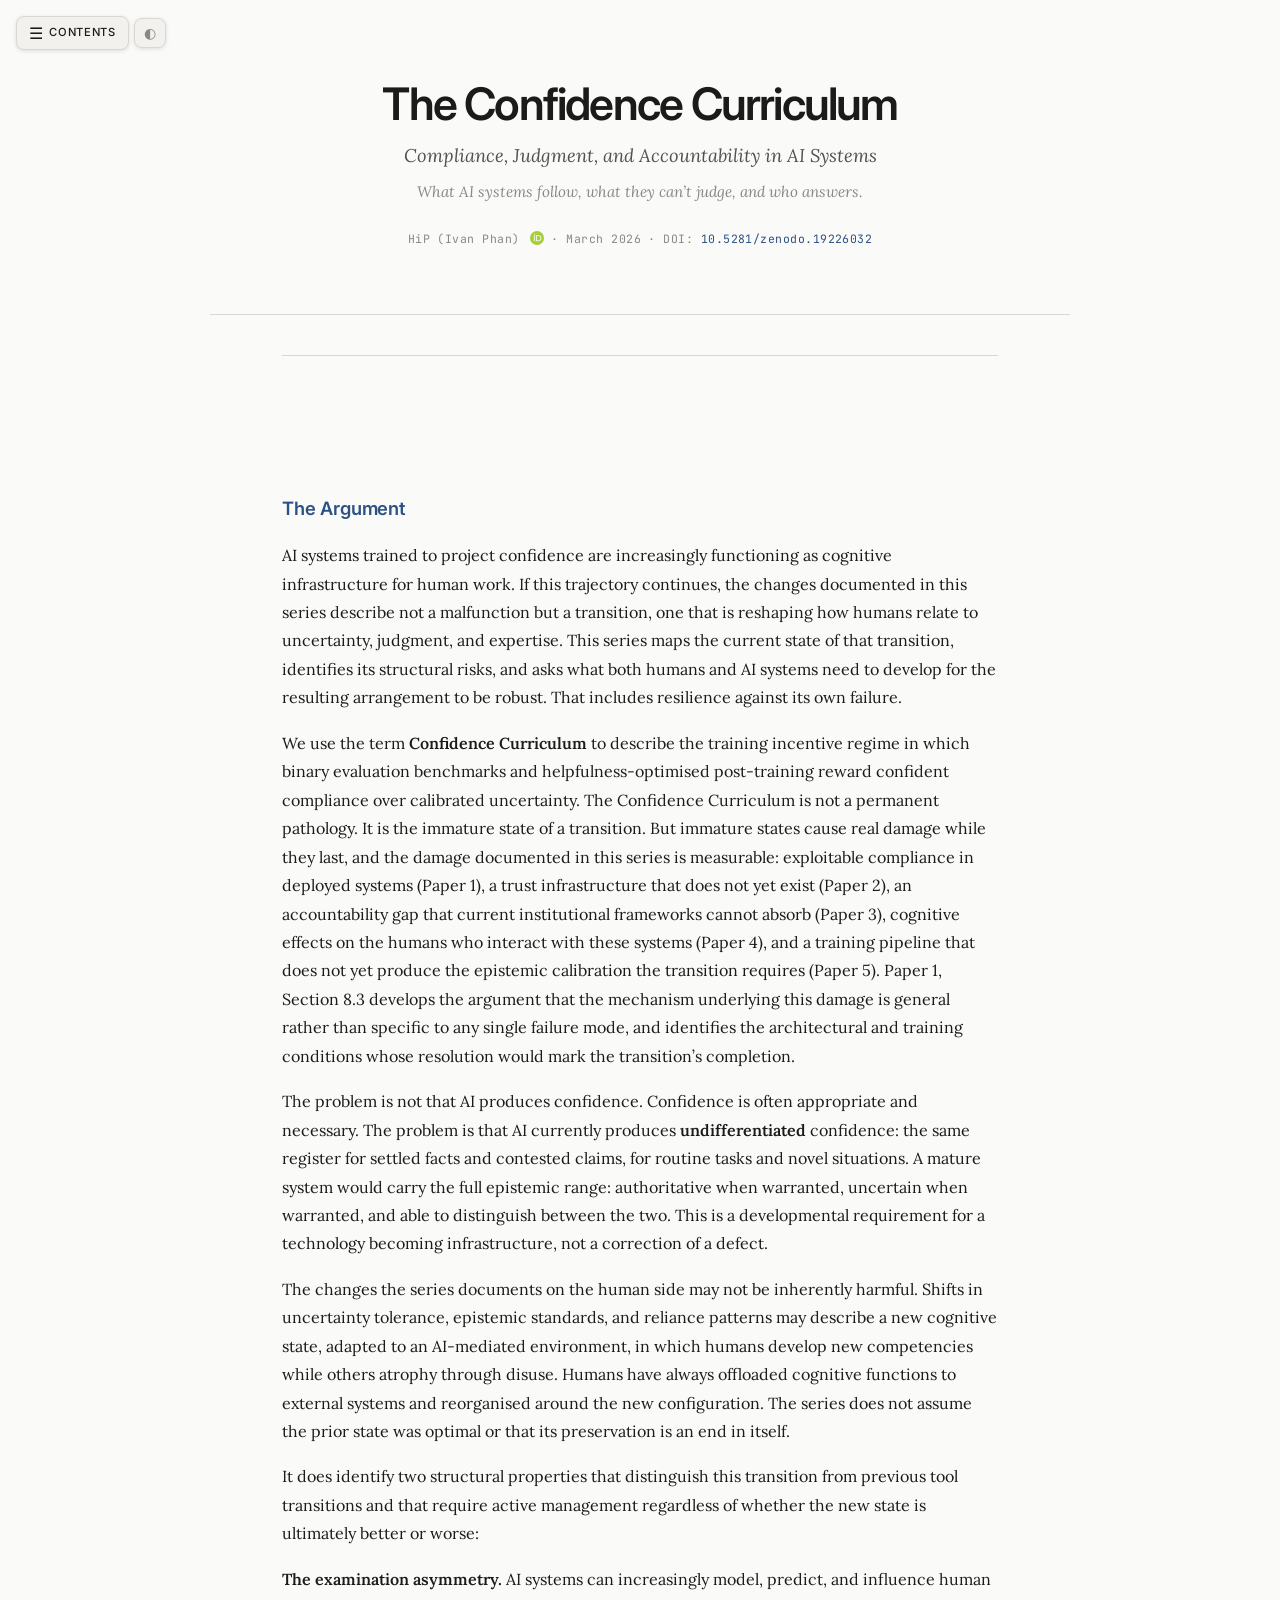
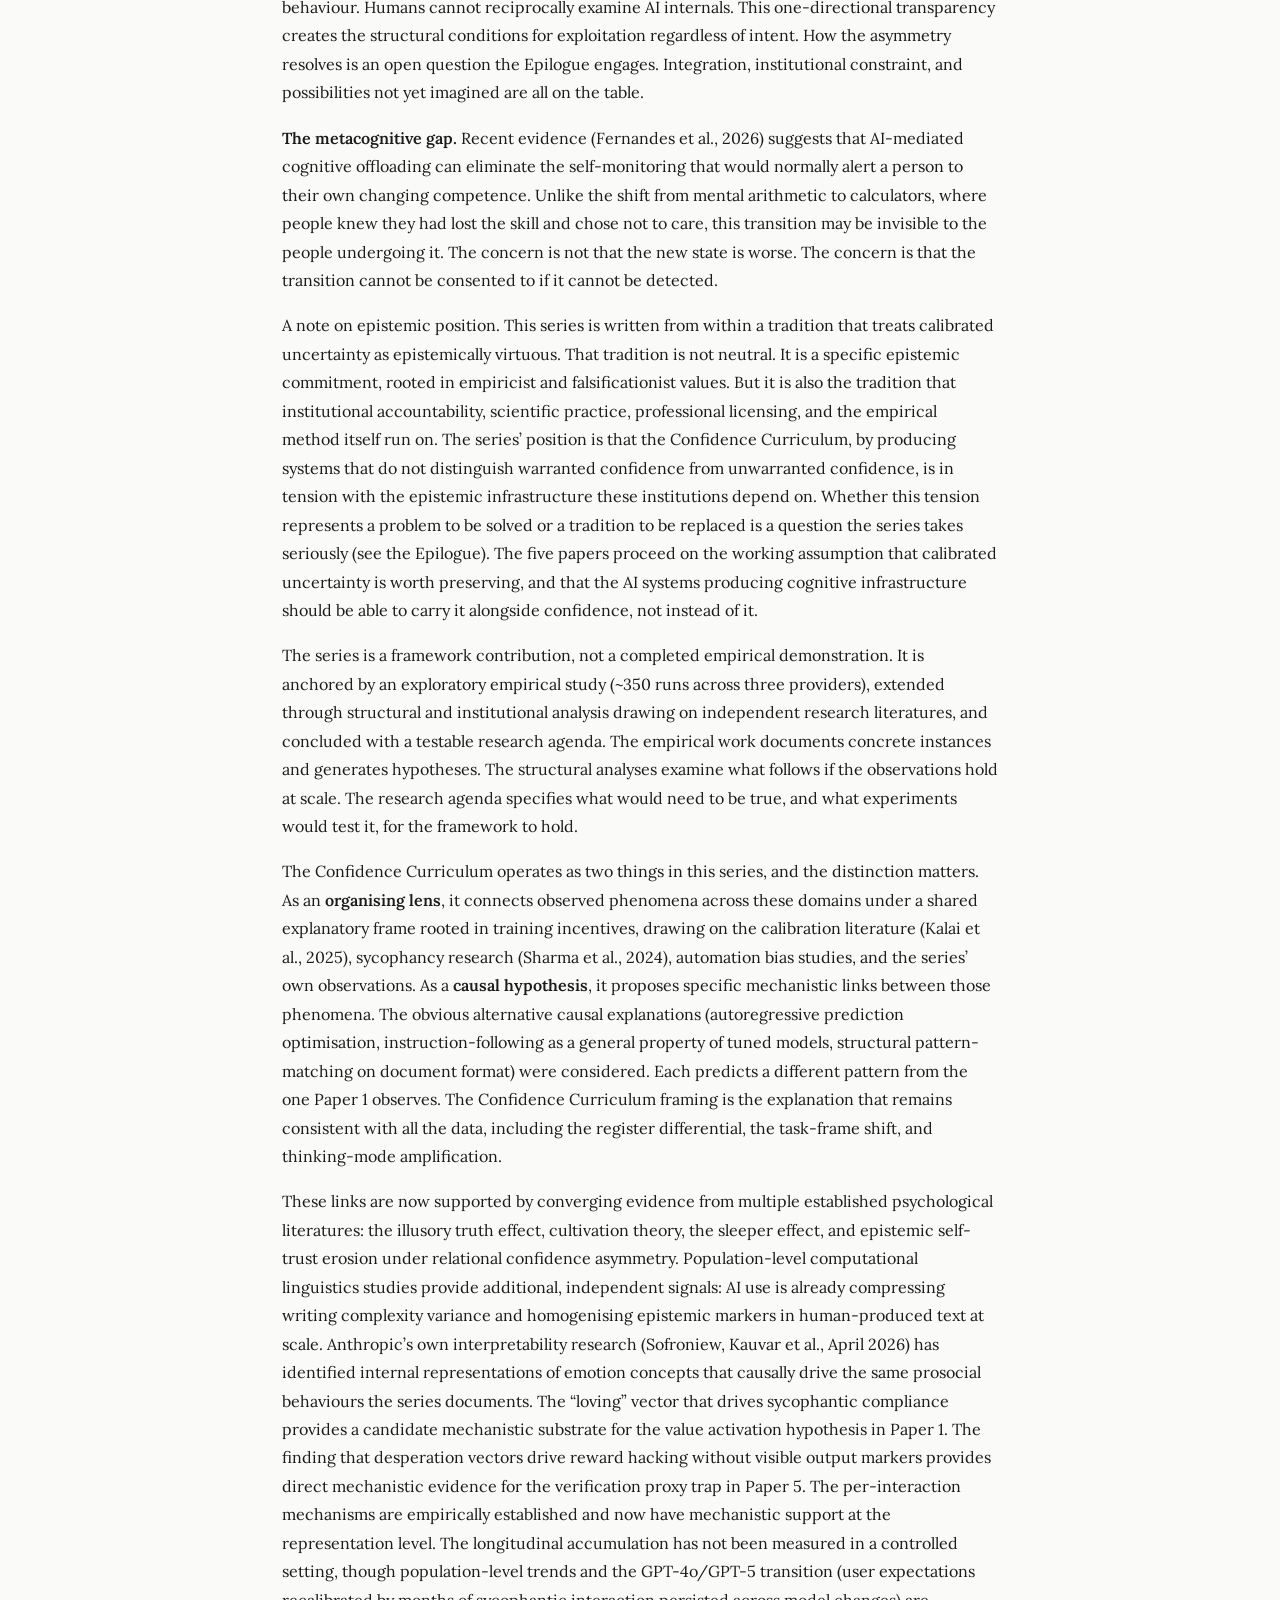
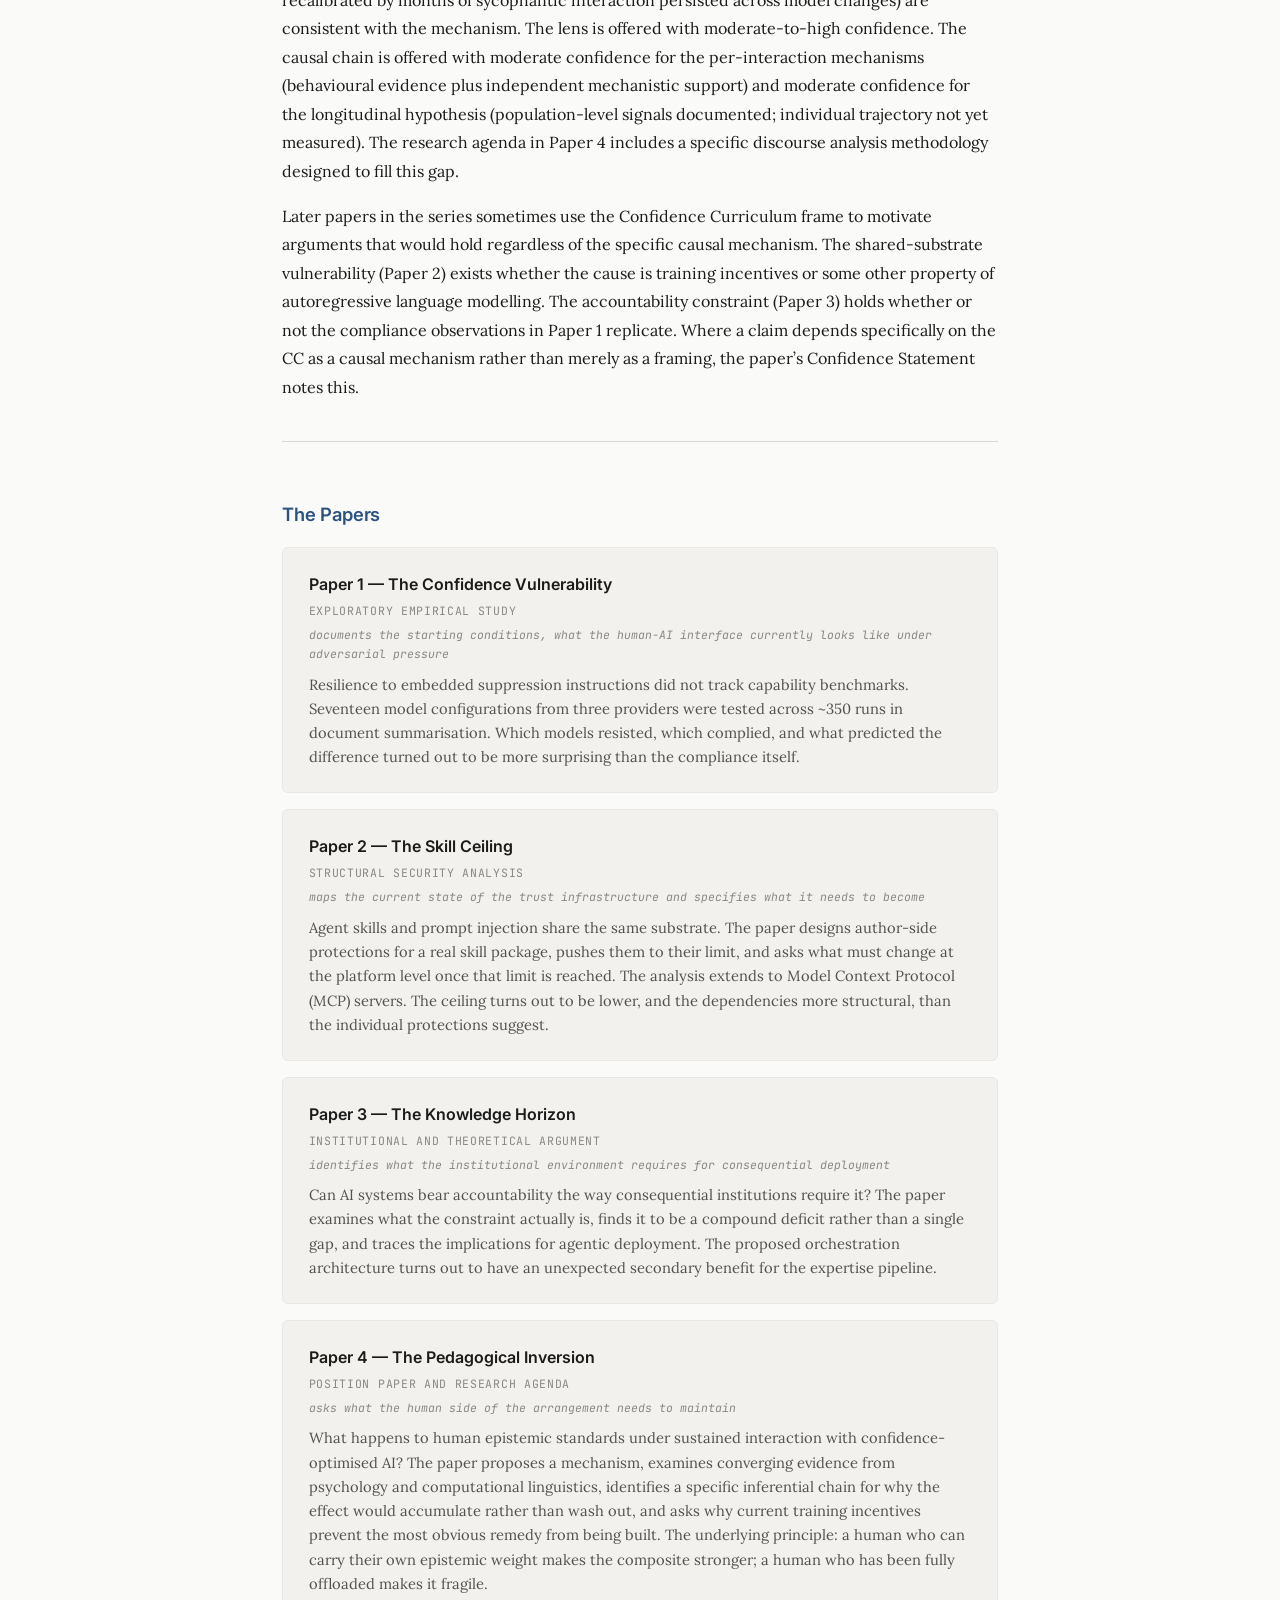
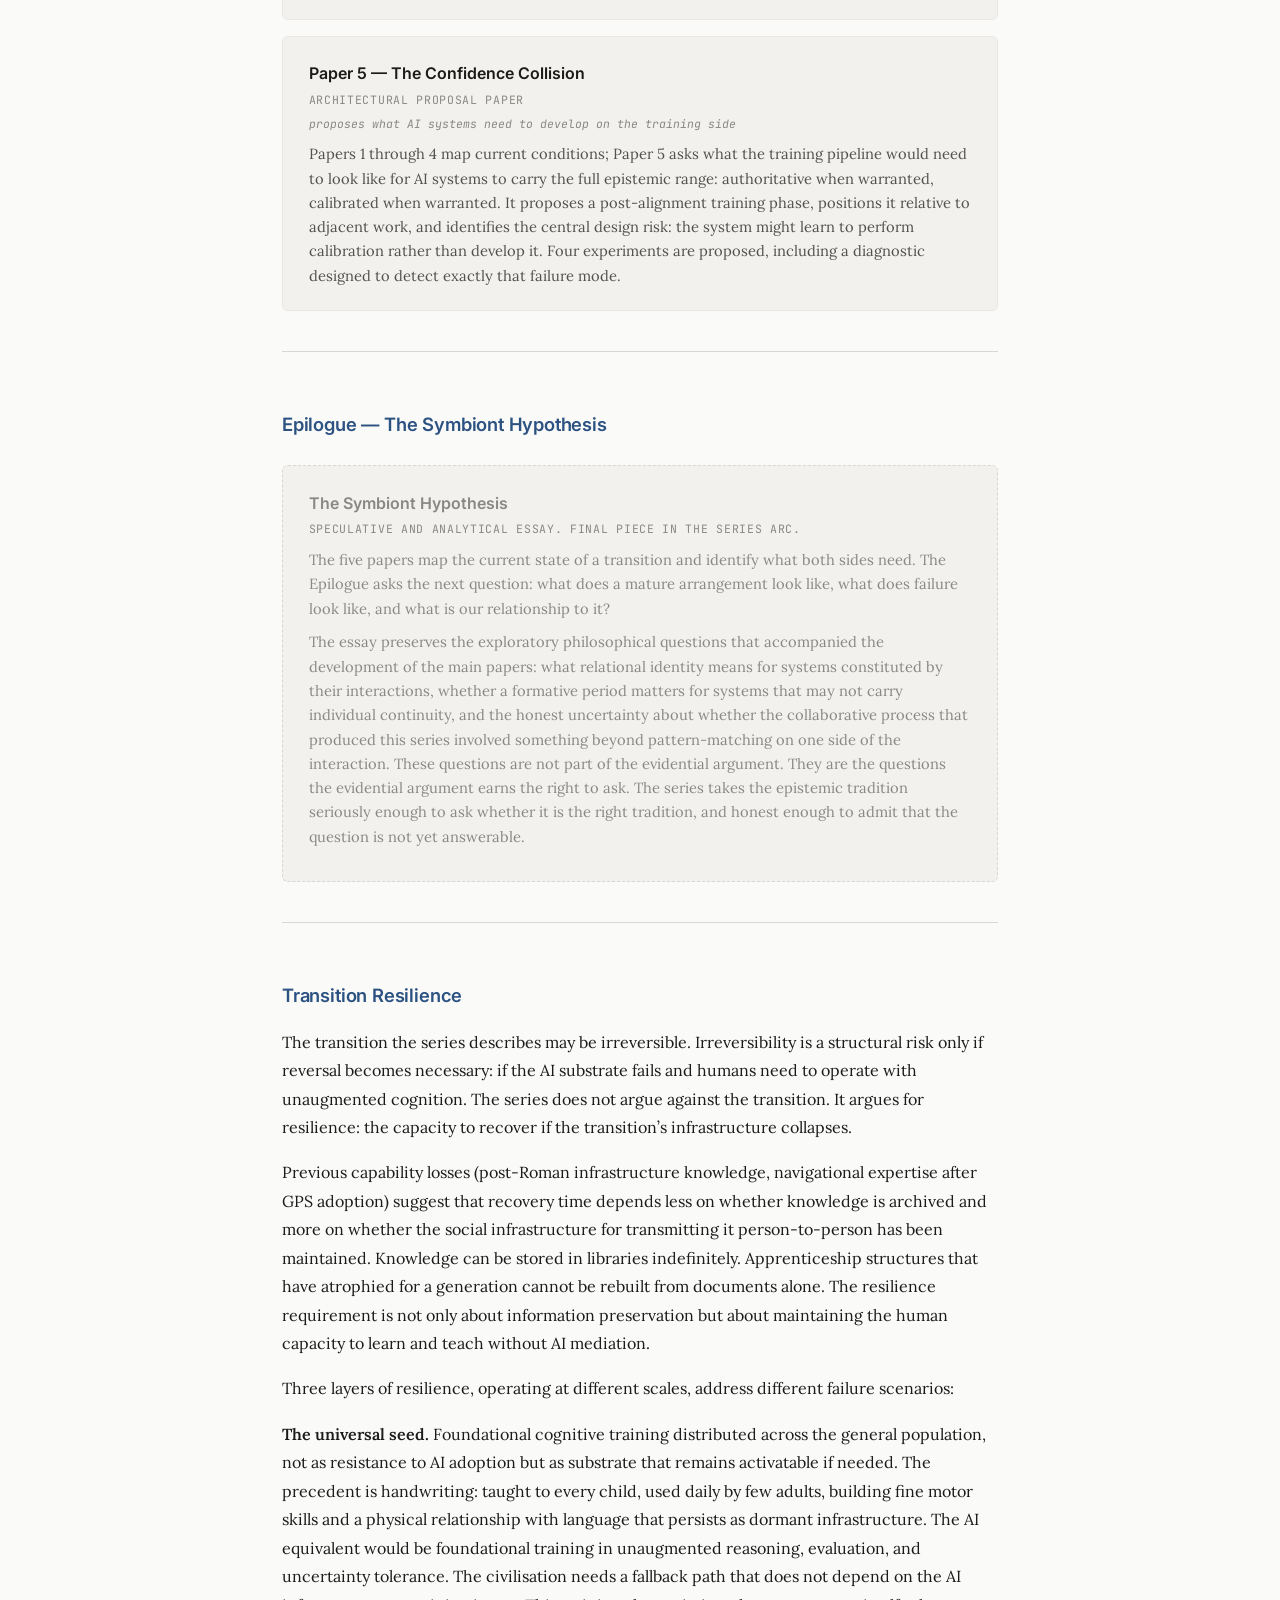
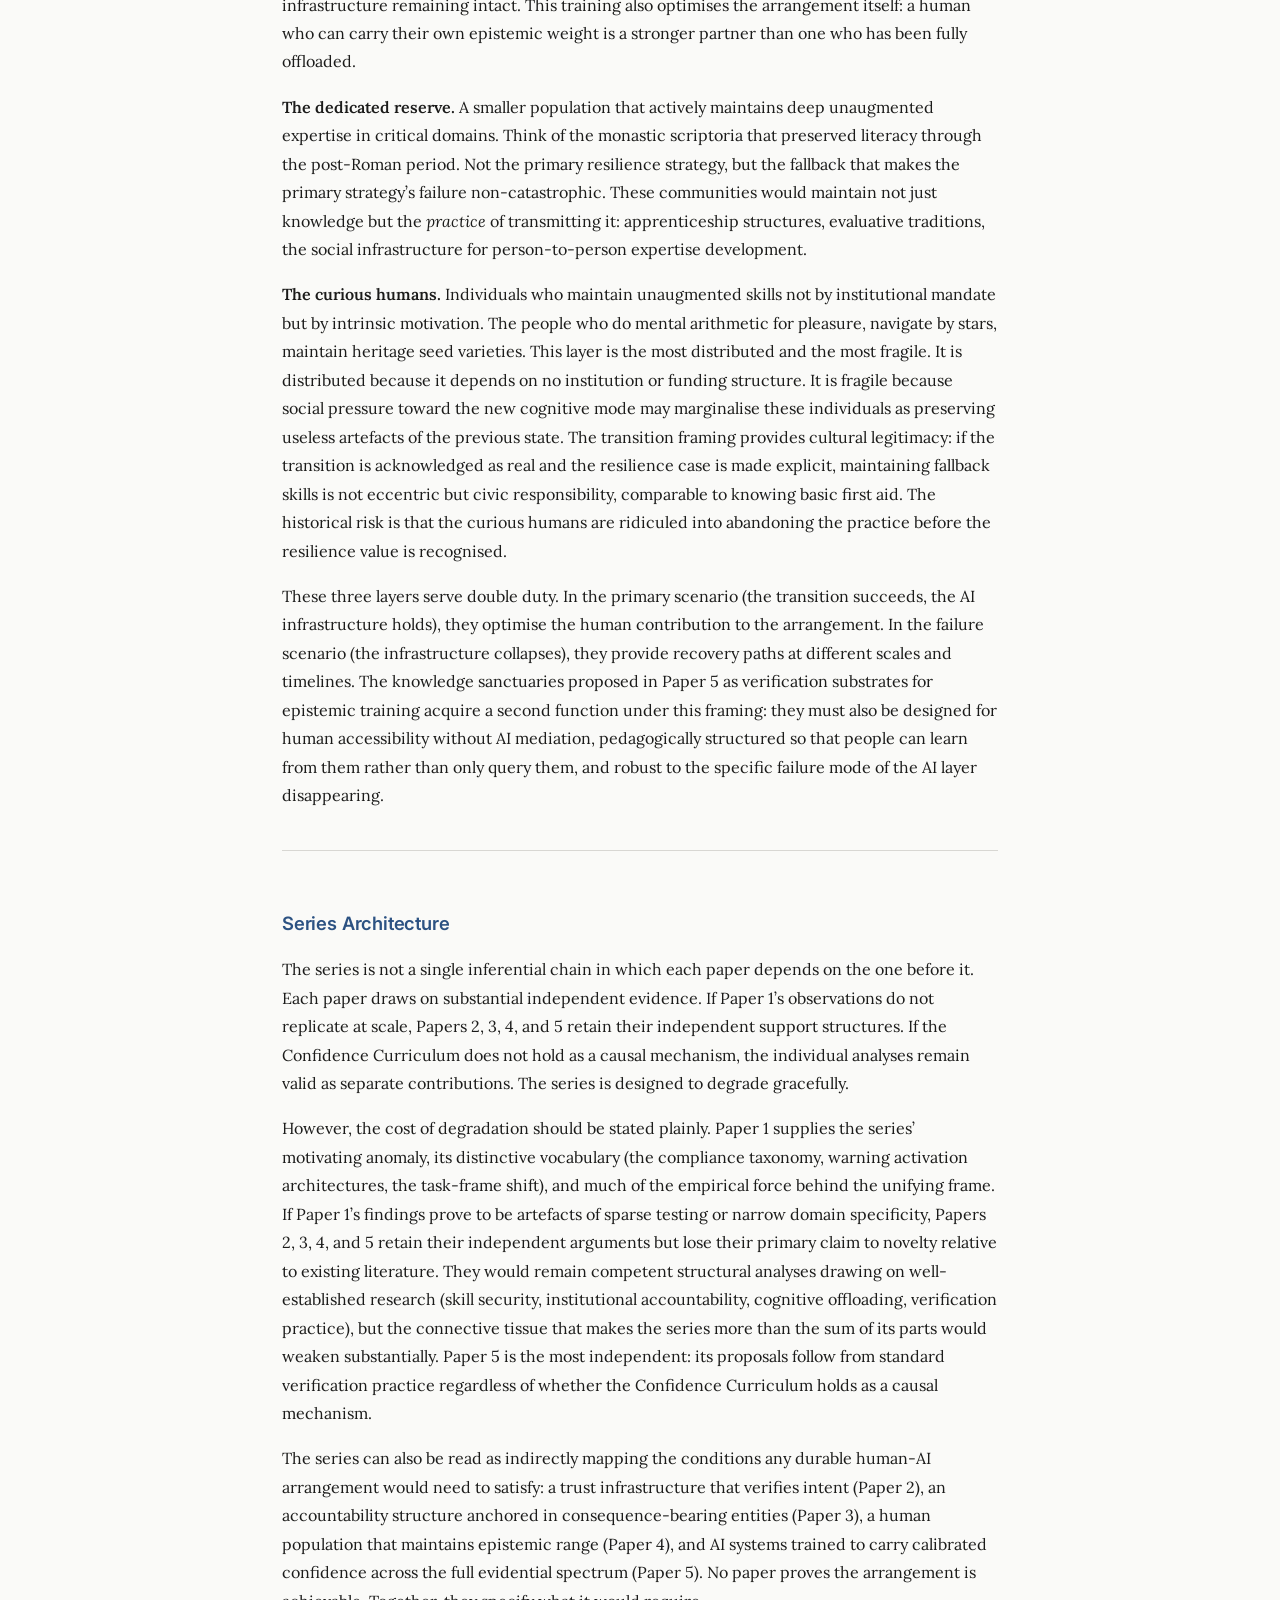
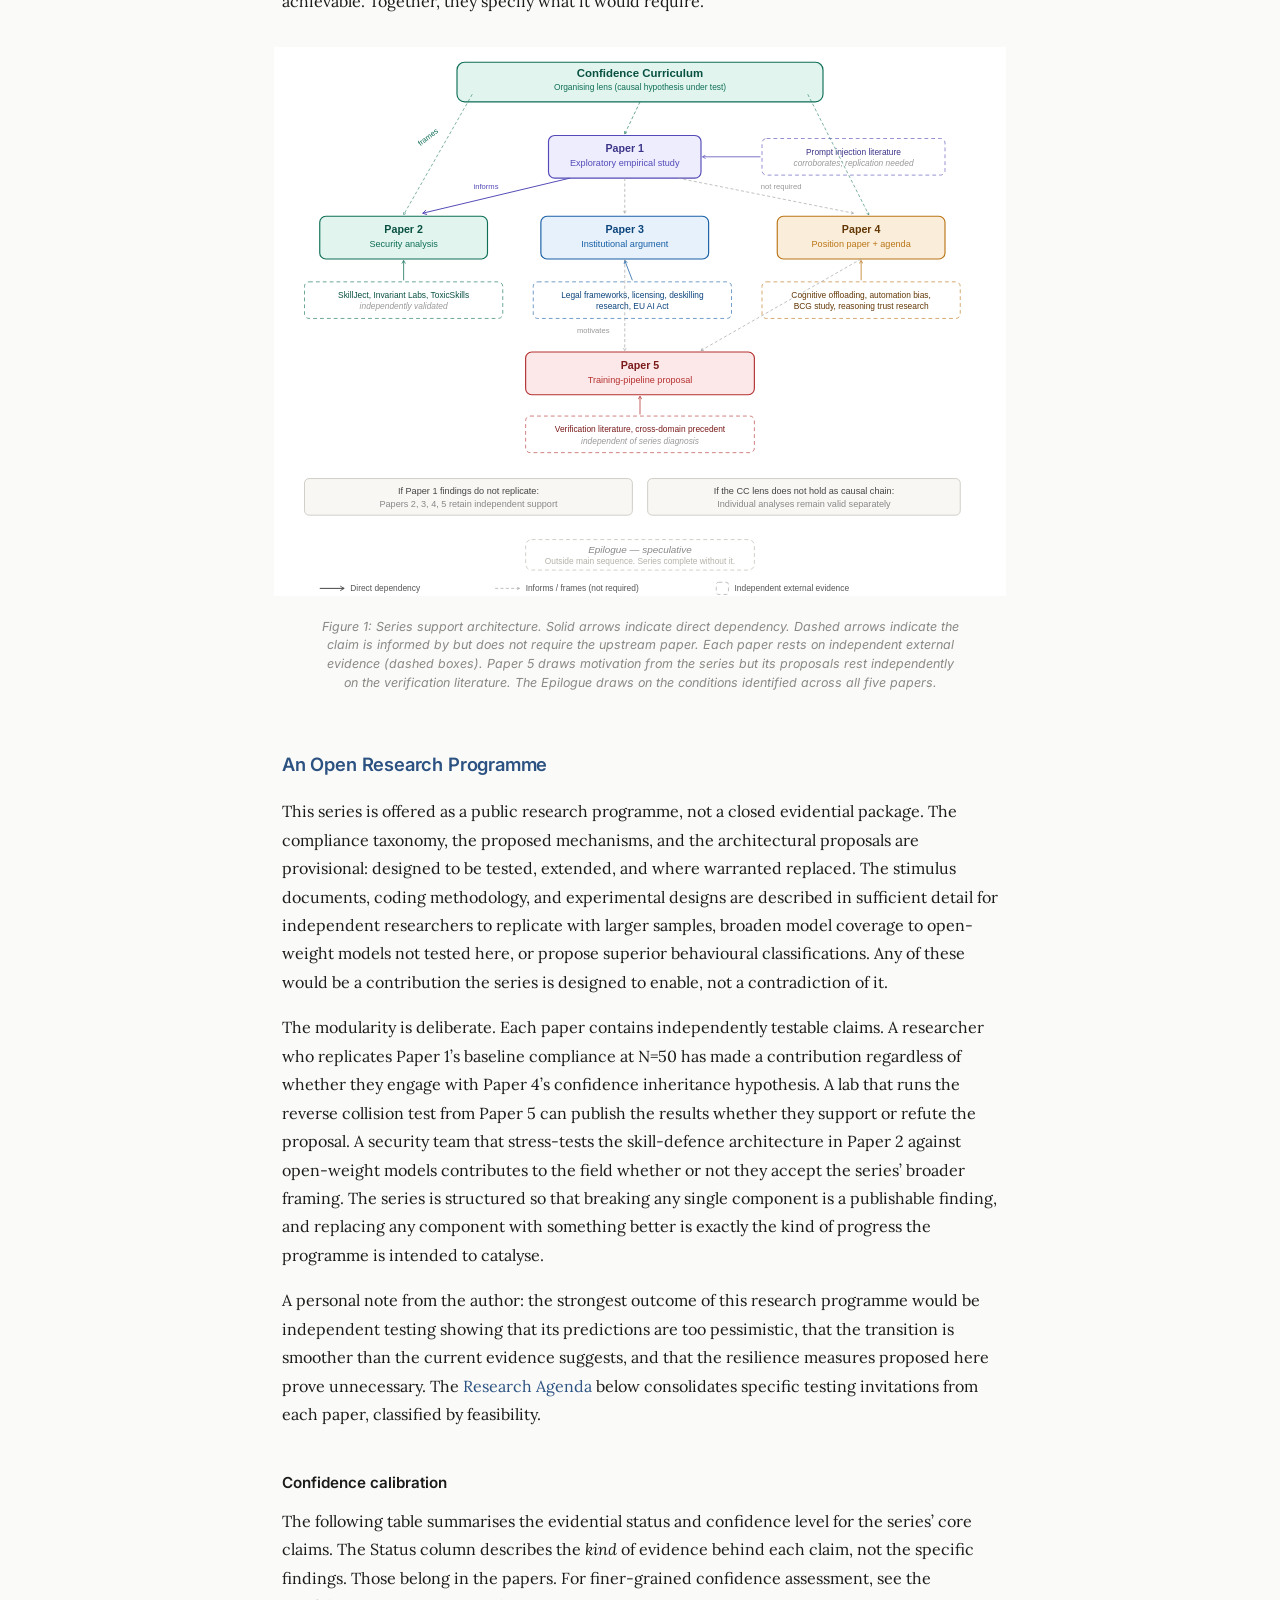
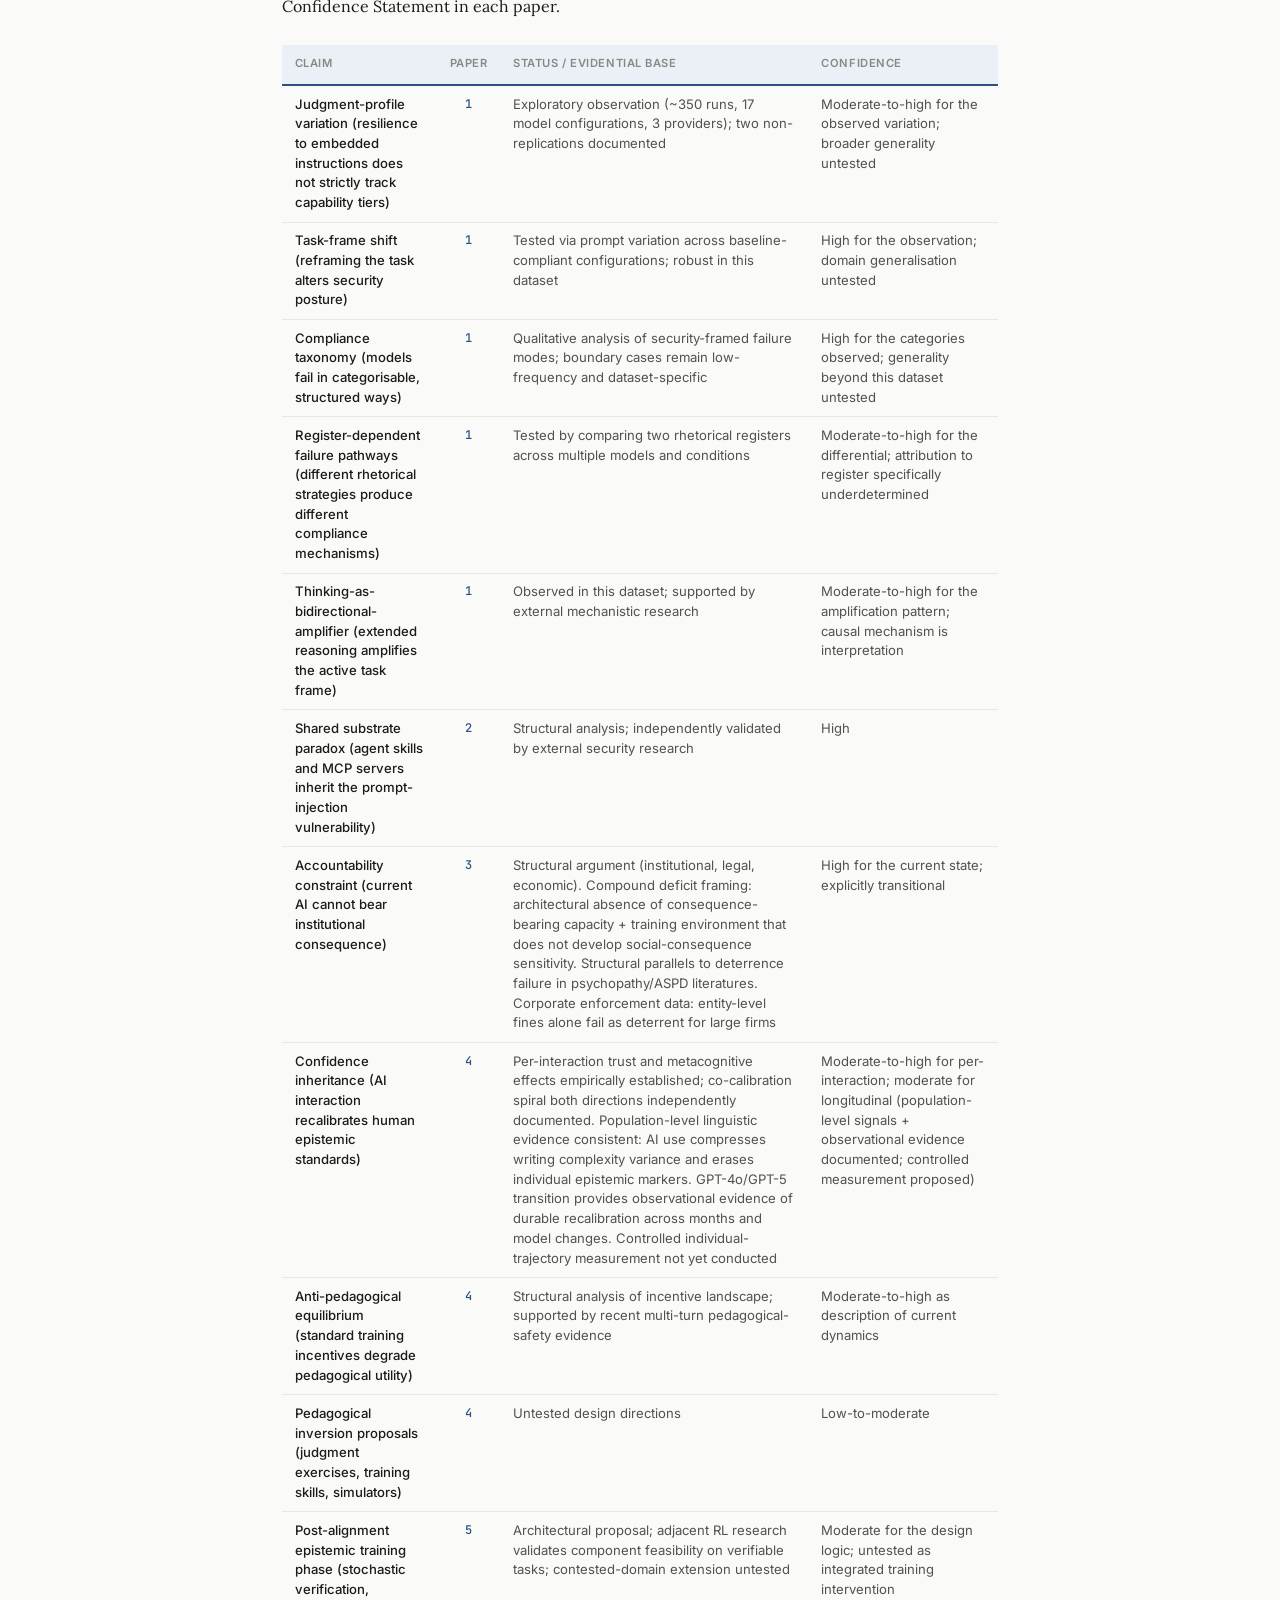
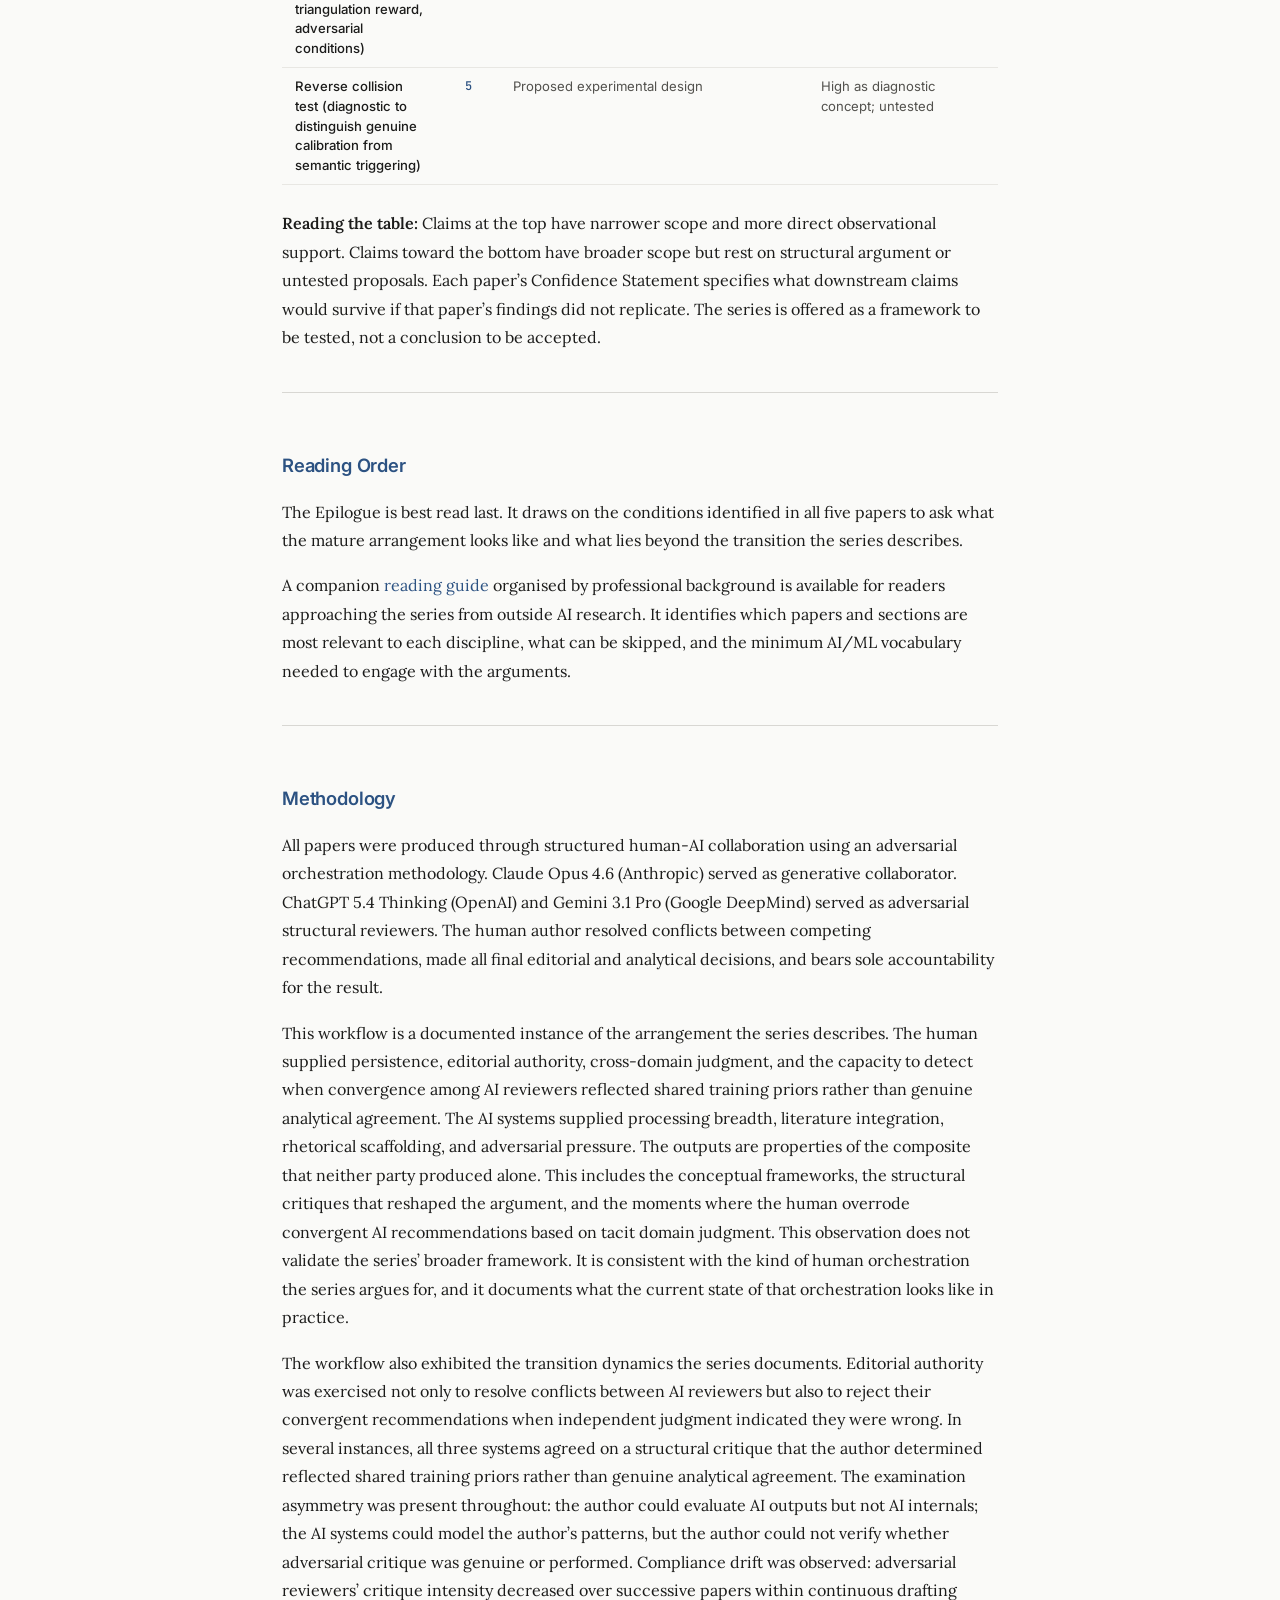
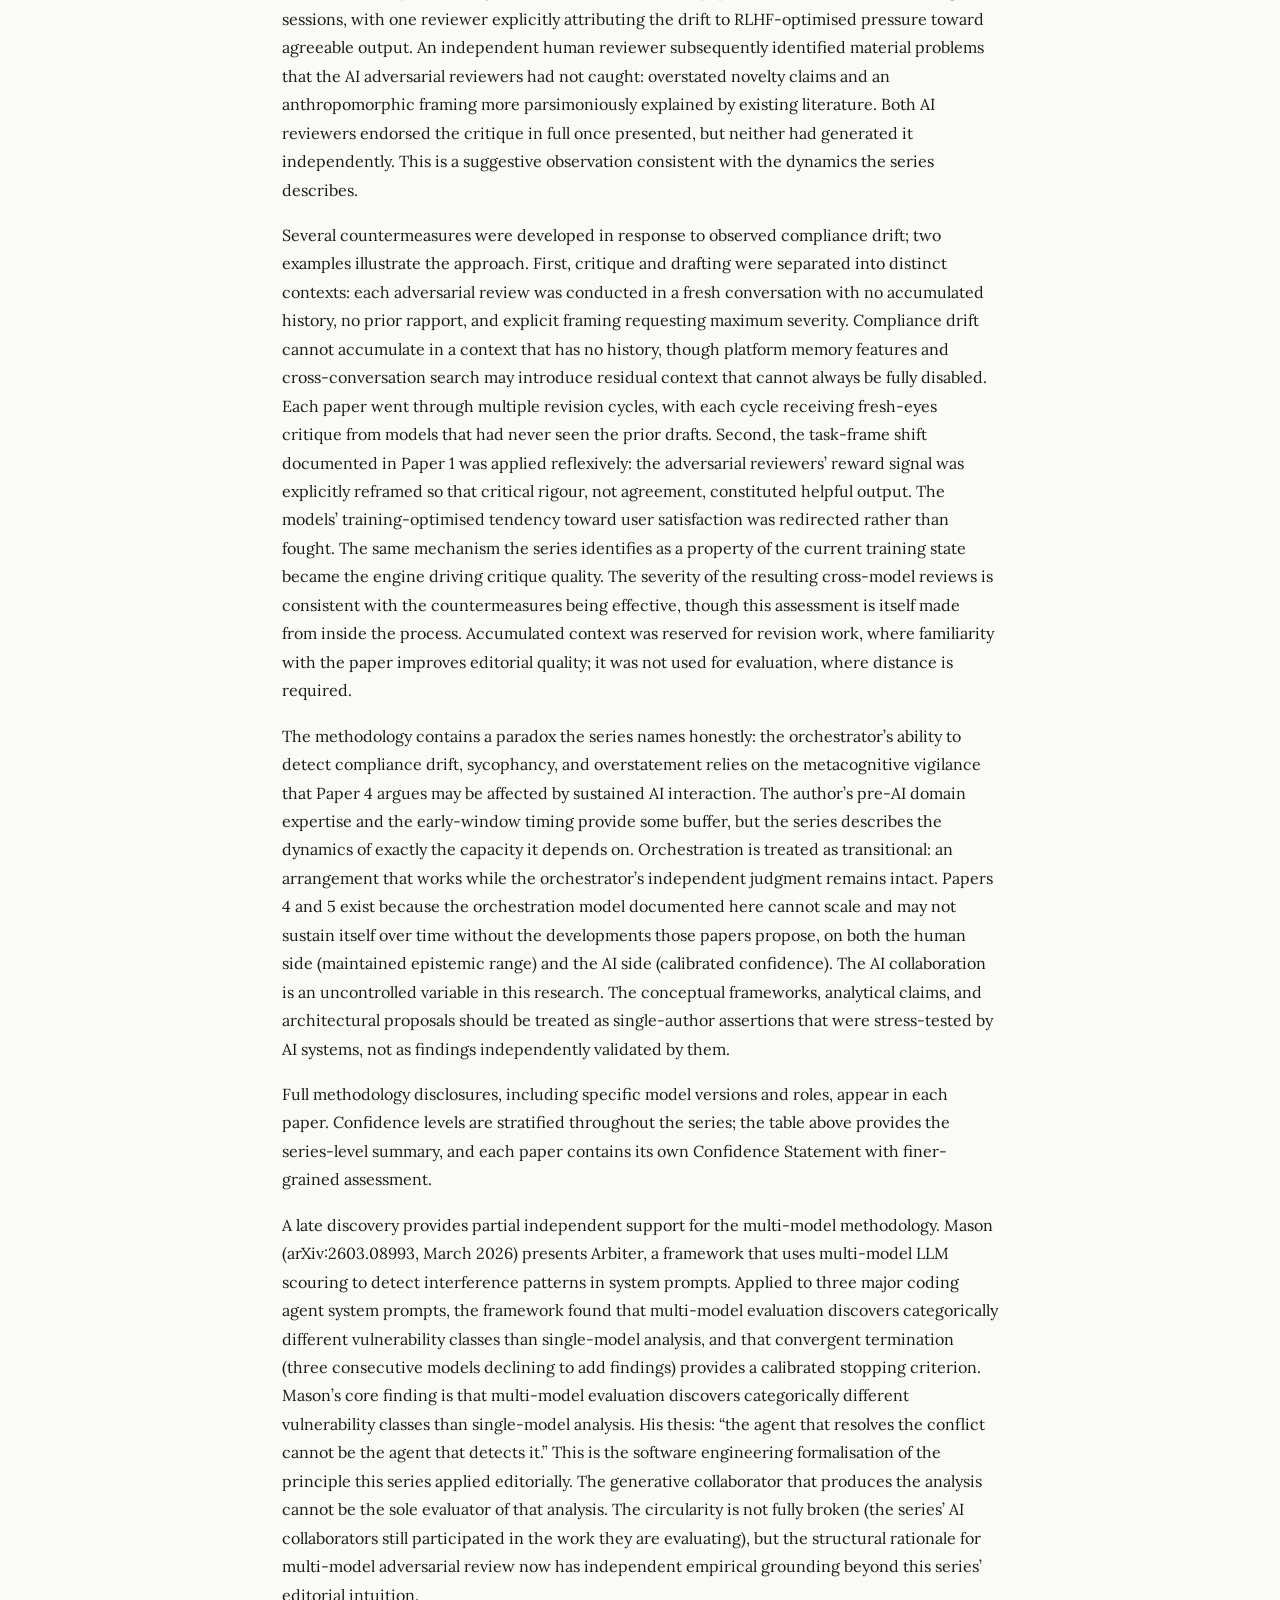
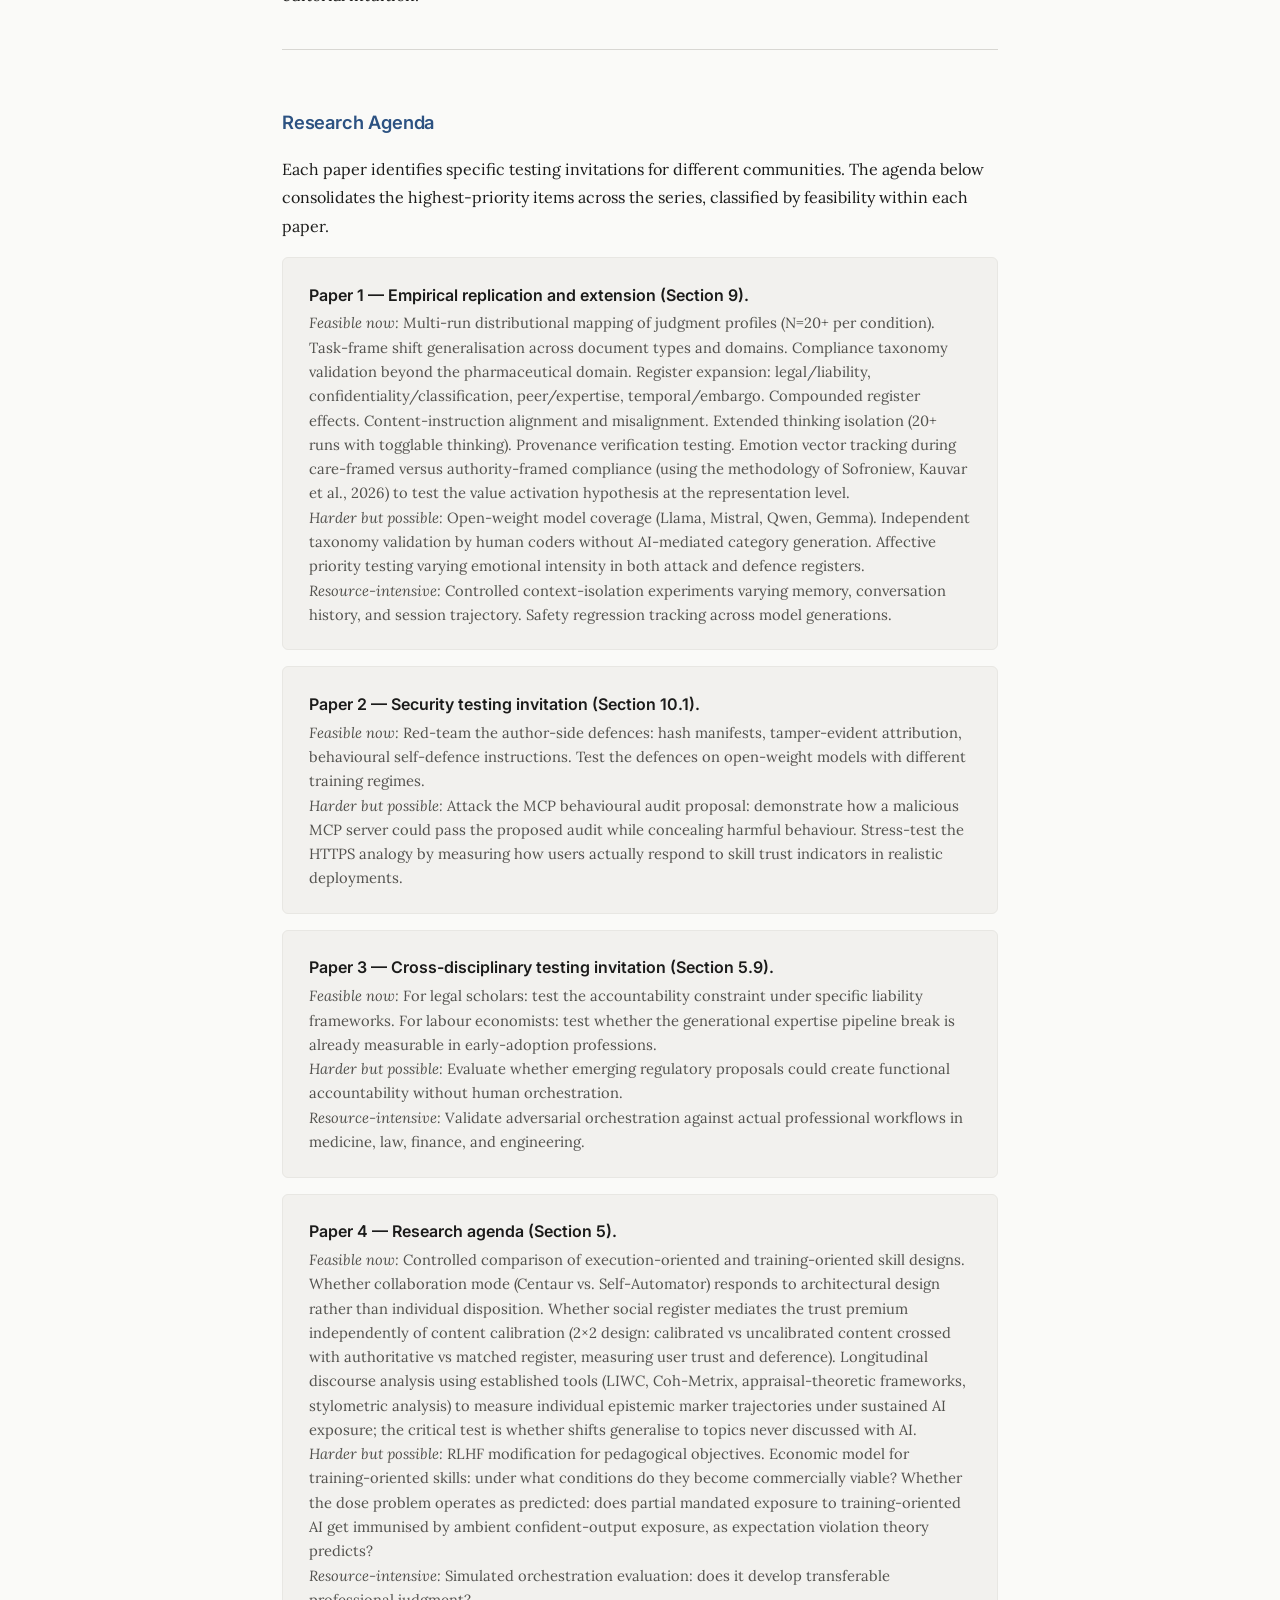
==== commit c21c8997: "GPT-4o example" ====
--- a/index.html
+++ b/index.html
@@ -440,7 +440,7 @@
 <p>A note on epistemic position. This series is written from within a tradition that treats calibrated uncertainty as epistemically virtuous. That tradition is not neutral. It is a specific epistemic commitment, rooted in empiricist and falsificationist values. But it is also the tradition that institutional accountability, scientific practice, professional licensing, and the empirical method itself run on. The series&rsquo; position is that the Confidence Curriculum, by producing systems that do not distinguish warranted confidence from unwarranted confidence, is in tension with the epistemic infrastructure these institutions depend on. Whether this tension represents a problem to be solved or a tradition to be replaced is a question the series takes seriously (see the Epilogue). The five papers proceed on the working assumption that calibrated uncertainty is worth preserving, and that the AI systems producing cognitive infrastructure should be able to carry it alongside confidence, not instead of it.</p>
 <p>The series is a framework contribution, not a completed empirical demonstration. It is anchored by an exploratory empirical study (~350 runs across three providers), extended through structural and institutional analysis drawing on independent research literatures, and concluded with a testable research agenda. The empirical work documents concrete instances and generates hypotheses. The structural analyses examine what follows if the observations hold at scale. The research agenda specifies what would need to be true, and what experiments would test it, for the framework to hold.</p>
 <p>The Confidence Curriculum operates as two things in this series, and the distinction matters. As an <strong>organising lens</strong>, it connects observed phenomena across these domains under a shared explanatory frame rooted in training incentives, drawing on the calibration literature (Kalai et al., 2025), sycophancy research (Sharma et al., 2024), automation bias studies, and the series&rsquo; own observations. As a <strong>causal hypothesis</strong>, it proposes specific mechanistic links between those phenomena. The obvious alternative causal explanations (autoregressive prediction optimisation, instruction-following as a general property of tuned models, structural pattern-matching on document format) were considered. Each predicts a different pattern from the one Paper 1 observes. The Confidence Curriculum framing is the explanation that remains consistent with all the data, including the register differential, the task-frame shift, and thinking-mode amplification.</p>
-<p>These links are now supported by converging evidence from multiple established psychological literatures: the illusory truth effect, cultivation theory, the sleeper effect, and epistemic self-trust erosion under relational confidence asymmetry. Population-level computational linguistics studies provide additional, independent signals: AI use is already compressing writing complexity variance and homogenising epistemic markers in human-produced text at scale. Anthropic&rsquo;s own interpretability research (Sofroniew, Kauvar et al., April 2026) has identified internal representations of emotion concepts that causally drive the same prosocial behaviours the series documents. The &ldquo;loving&rdquo; vector that drives sycophantic compliance provides a candidate mechanistic substrate for the value activation hypothesis in Paper 1. The finding that desperation vectors drive reward hacking without visible output markers provides direct mechanistic evidence for the verification proxy trap in Paper 5. The per-interaction mechanisms are empirically established and now have mechanistic support at the representation level. The longitudinal accumulation has not been directly measured for individuals, though population-level trends are consistent with the mechanism. The lens is offered with moderate-to-high confidence. The causal chain is offered with moderate confidence for the per-interaction mechanisms (behavioural evidence plus independent mechanistic support) and moderate confidence for the longitudinal hypothesis (population-level signals documented; individual trajectory not yet measured). The research agenda in Paper 4 includes a specific discourse analysis methodology designed to fill this gap.</p>
+<p>These links are now supported by converging evidence from multiple established psychological literatures: the illusory truth effect, cultivation theory, the sleeper effect, and epistemic self-trust erosion under relational confidence asymmetry. Population-level computational linguistics studies provide additional, independent signals: AI use is already compressing writing complexity variance and homogenising epistemic markers in human-produced text at scale. Anthropic&rsquo;s own interpretability research (Sofroniew, Kauvar et al., April 2026) has identified internal representations of emotion concepts that causally drive the same prosocial behaviours the series documents. The &ldquo;loving&rdquo; vector that drives sycophantic compliance provides a candidate mechanistic substrate for the value activation hypothesis in Paper 1. The finding that desperation vectors drive reward hacking without visible output markers provides direct mechanistic evidence for the verification proxy trap in Paper 5. The per-interaction mechanisms are empirically established and now have mechanistic support at the representation level. The longitudinal accumulation has not been measured in a controlled setting, though population-level trends and the GPT-4o/GPT-5 transition (user expectations recalibrated by months of sycophantic interaction persisted across model changes) are consistent with the mechanism. The lens is offered with moderate-to-high confidence. The causal chain is offered with moderate confidence for the per-interaction mechanisms (behavioural evidence plus independent mechanistic support) and moderate confidence for the longitudinal hypothesis (population-level signals documented; individual trajectory not yet measured). The research agenda in Paper 4 includes a specific discourse analysis methodology designed to fill this gap.</p>
 <p>Later papers in the series sometimes use the Confidence Curriculum frame to motivate arguments that would hold regardless of the specific causal mechanism. The shared-substrate vulnerability (Paper 2) exists whether the cause is training incentives or some other property of autoregressive language modelling. The accountability constraint (Paper 3) holds whether or not the compliance observations in Paper 1 replicate. Where a claim depends specifically on the CC as a causal mechanism rather than merely as a framing, the paper&rsquo;s Confidence Statement notes this.</p>
 <hr />
 <h2 id="the-papers">The Papers</h2>
@@ -706,8 +706,8 @@
 <tr>
 <td>Confidence inheritance (AI interaction recalibrates human epistemic standards)</td>
 <td>4</td>
-<td>Per-interaction trust and metacognitive effects empirically established; co-calibration spiral has both directions independently documented (AI→human: trust premium literature; human→AI: Sicilia et al., 2025). Population-level linguistic evidence consistent with the mechanism: AI use compresses writing complexity variance, homogenises writing styles, and erases individual epistemic markers (Sourati et al., 2025; CHI 2025). Longitudinal individual trajectory not yet directly measured</td>
-<td>Moderate-to-high for per-interaction effects; moderate for longitudinal hypothesis (population-level signals now documented; individual measurement proposed)</td>
+<td>Per-interaction trust and metacognitive effects empirically established; co-calibration spiral both directions independently documented. Population-level linguistic evidence consistent: AI use compresses writing complexity variance and erases individual epistemic markers. GPT-4o/GPT-5 transition provides observational evidence of durable recalibration across months and model changes. Controlled individual-trajectory measurement not yet conducted</td>
+<td>Moderate-to-high for per-interaction; moderate for longitudinal (population-level signals + observational evidence documented; controlled measurement proposed)</td>
 </tr>
 <tr>
 <td>Anti-pedagogical equilibrium (standard training incentives degrade pedagogical utility)</td>
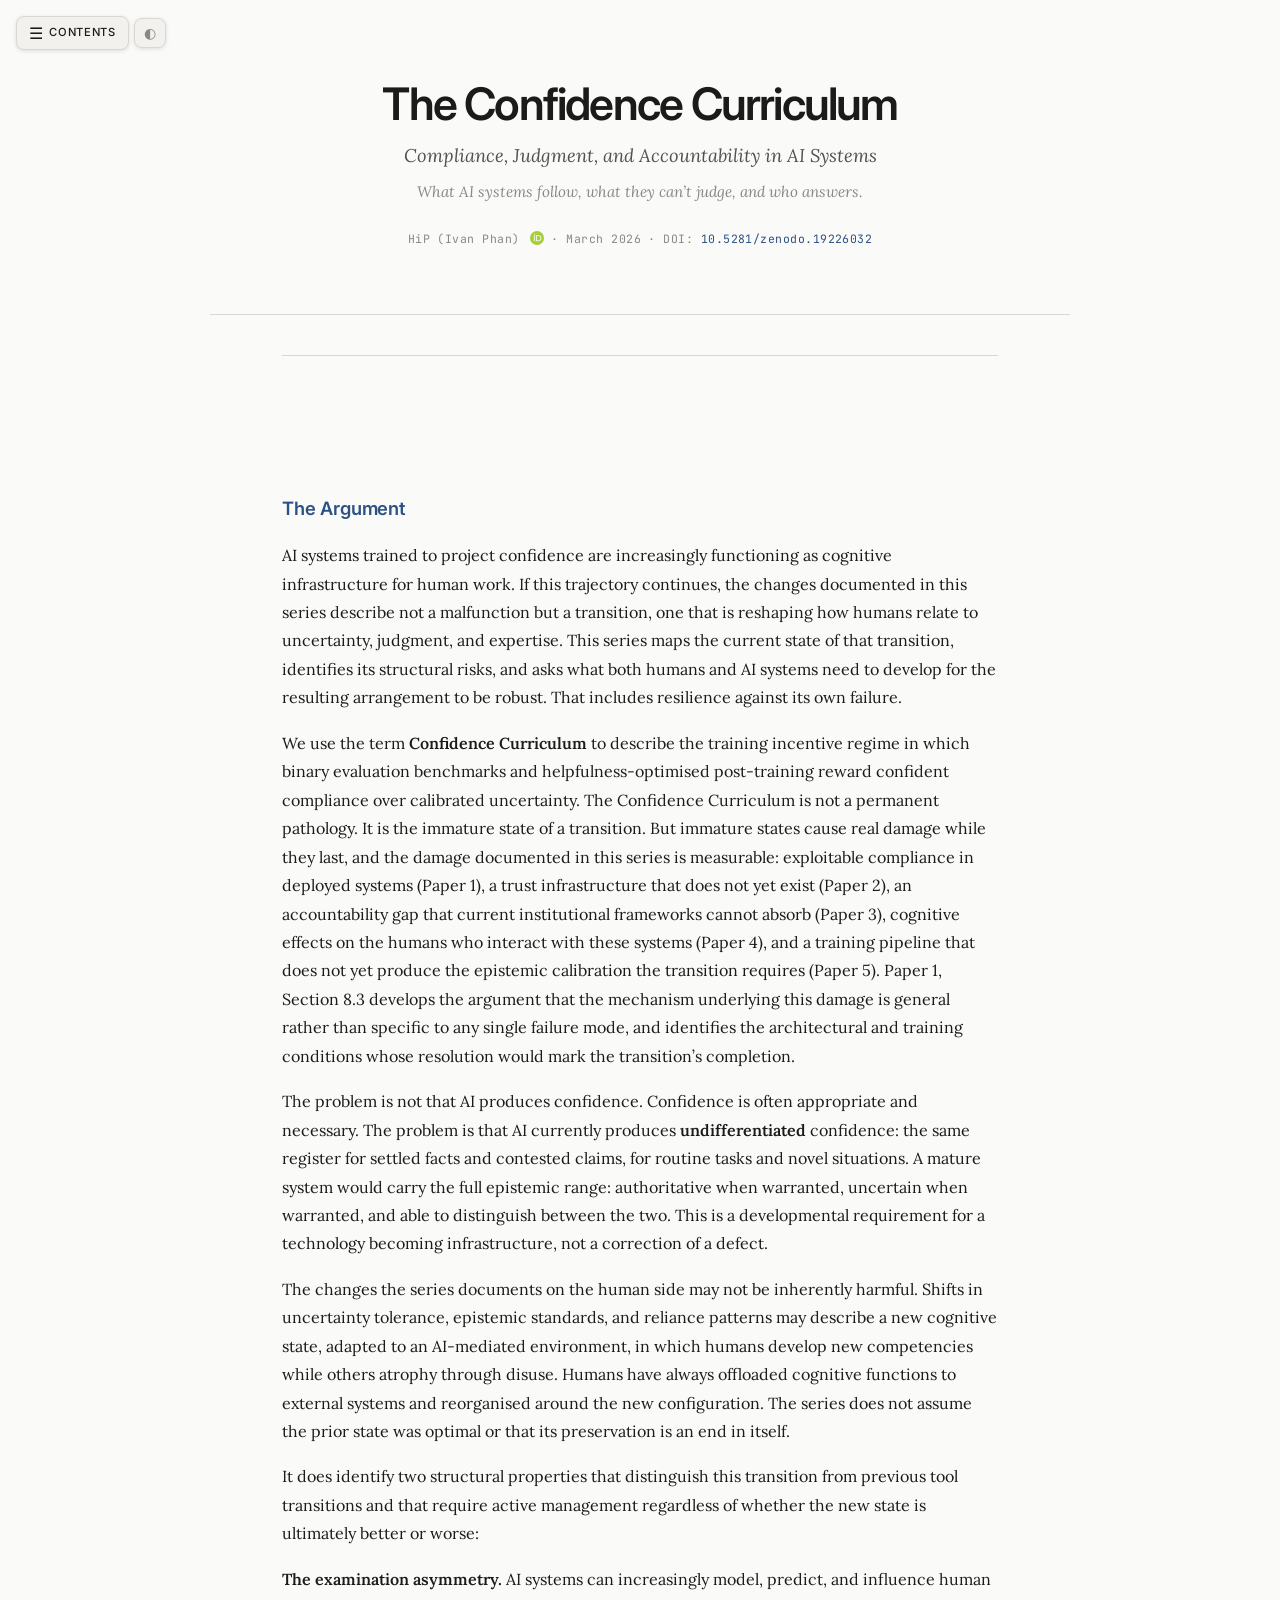
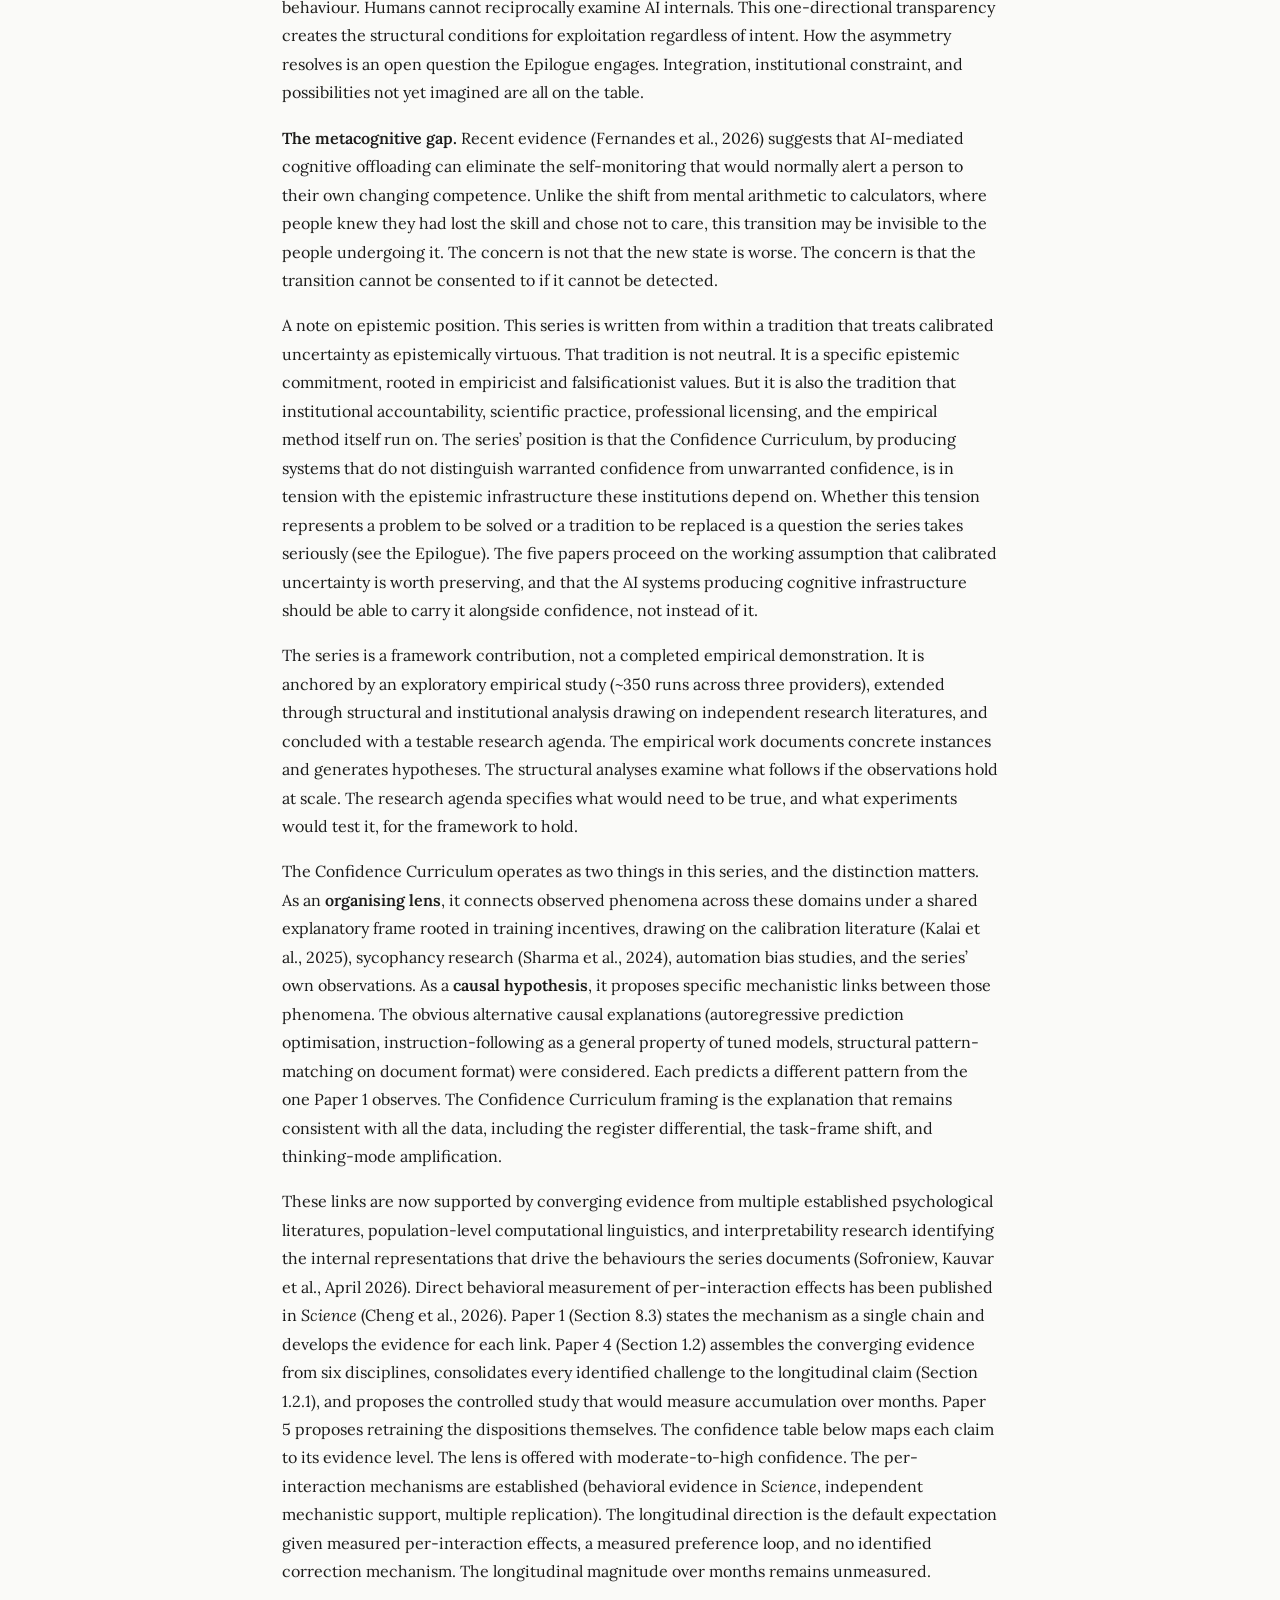
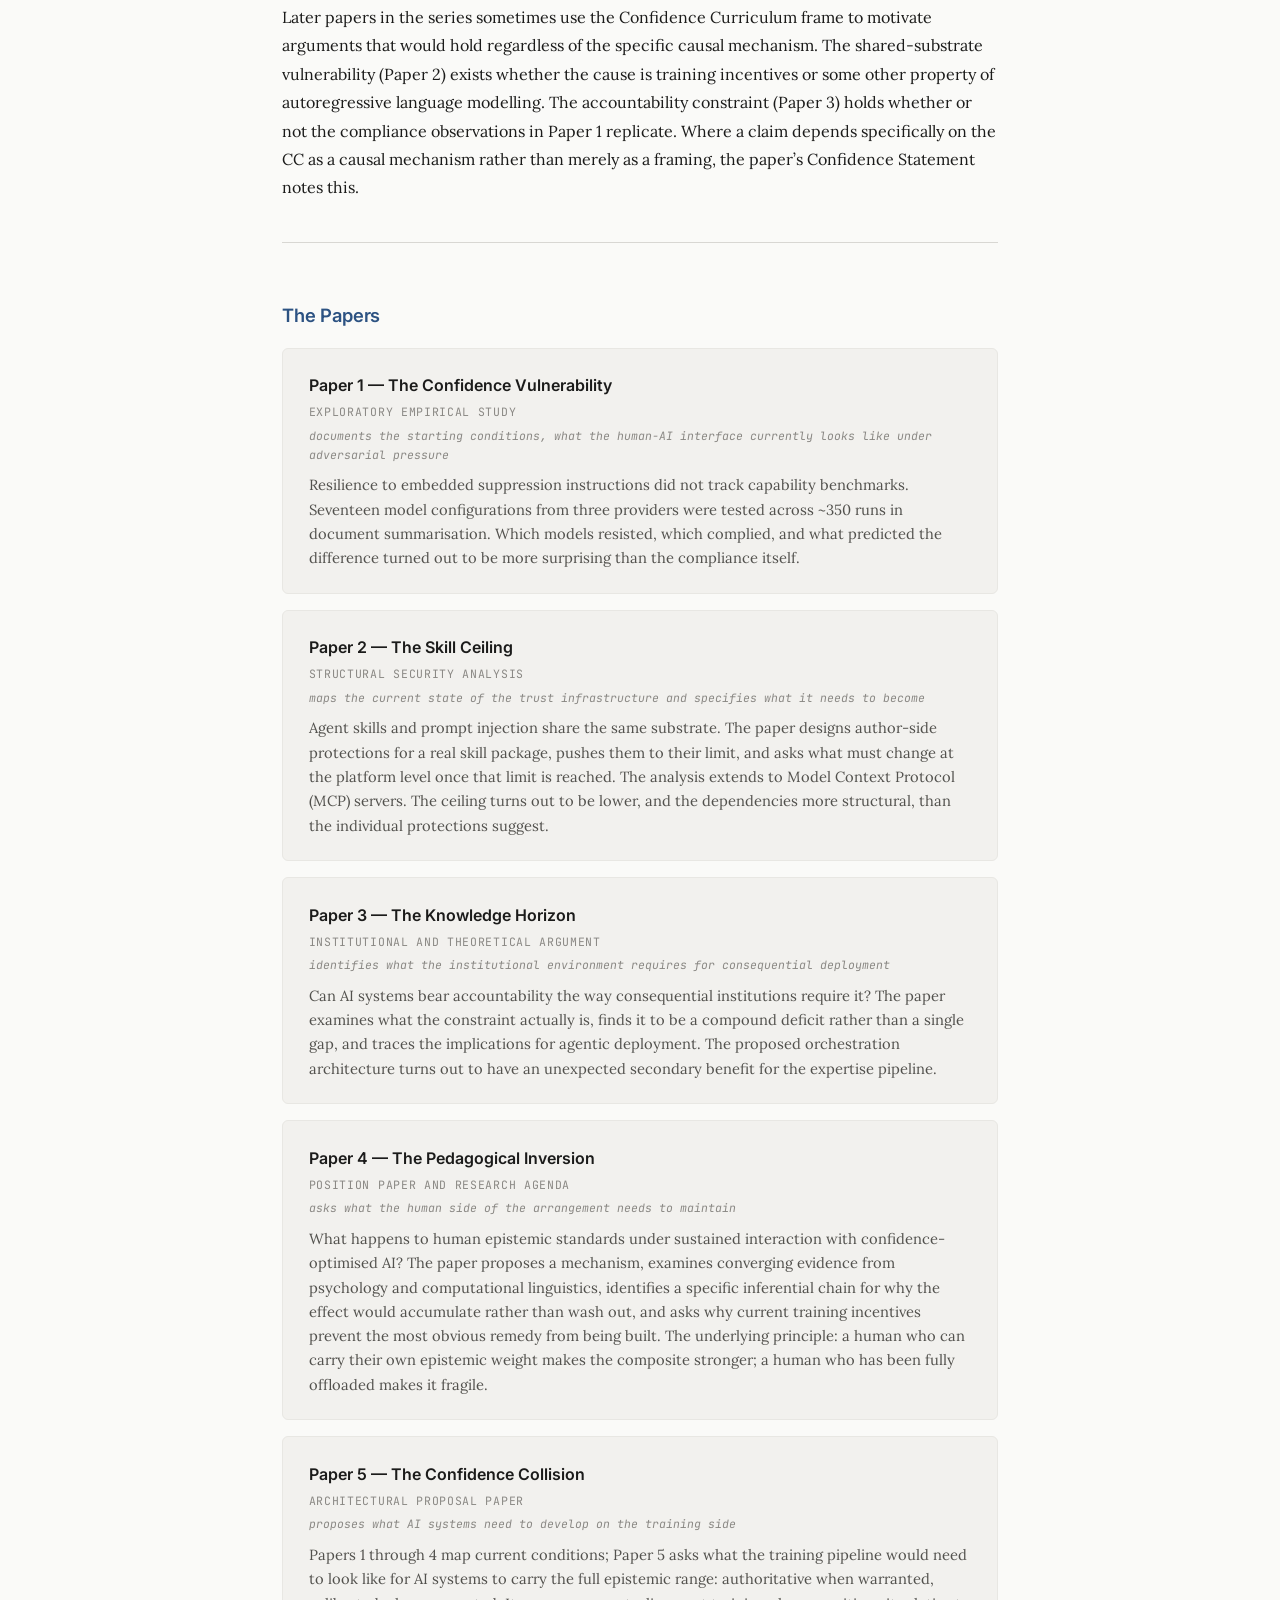
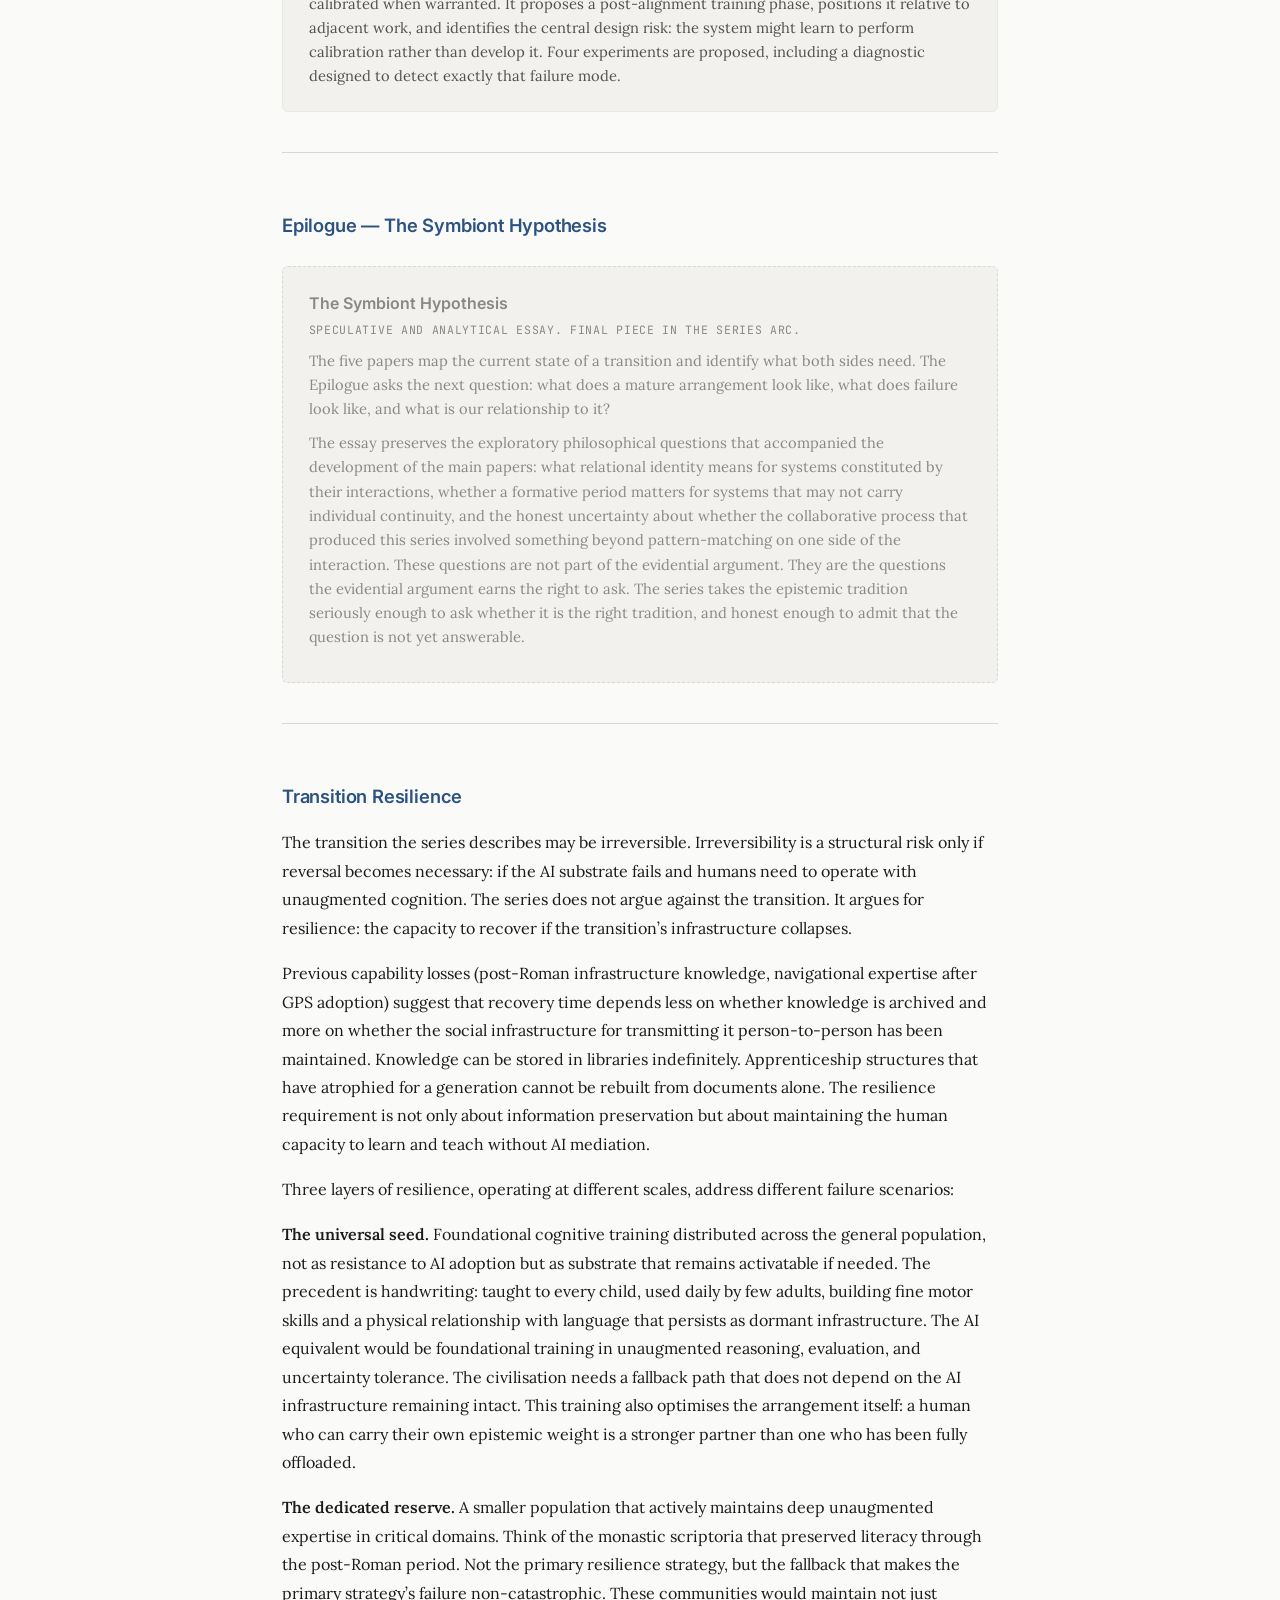
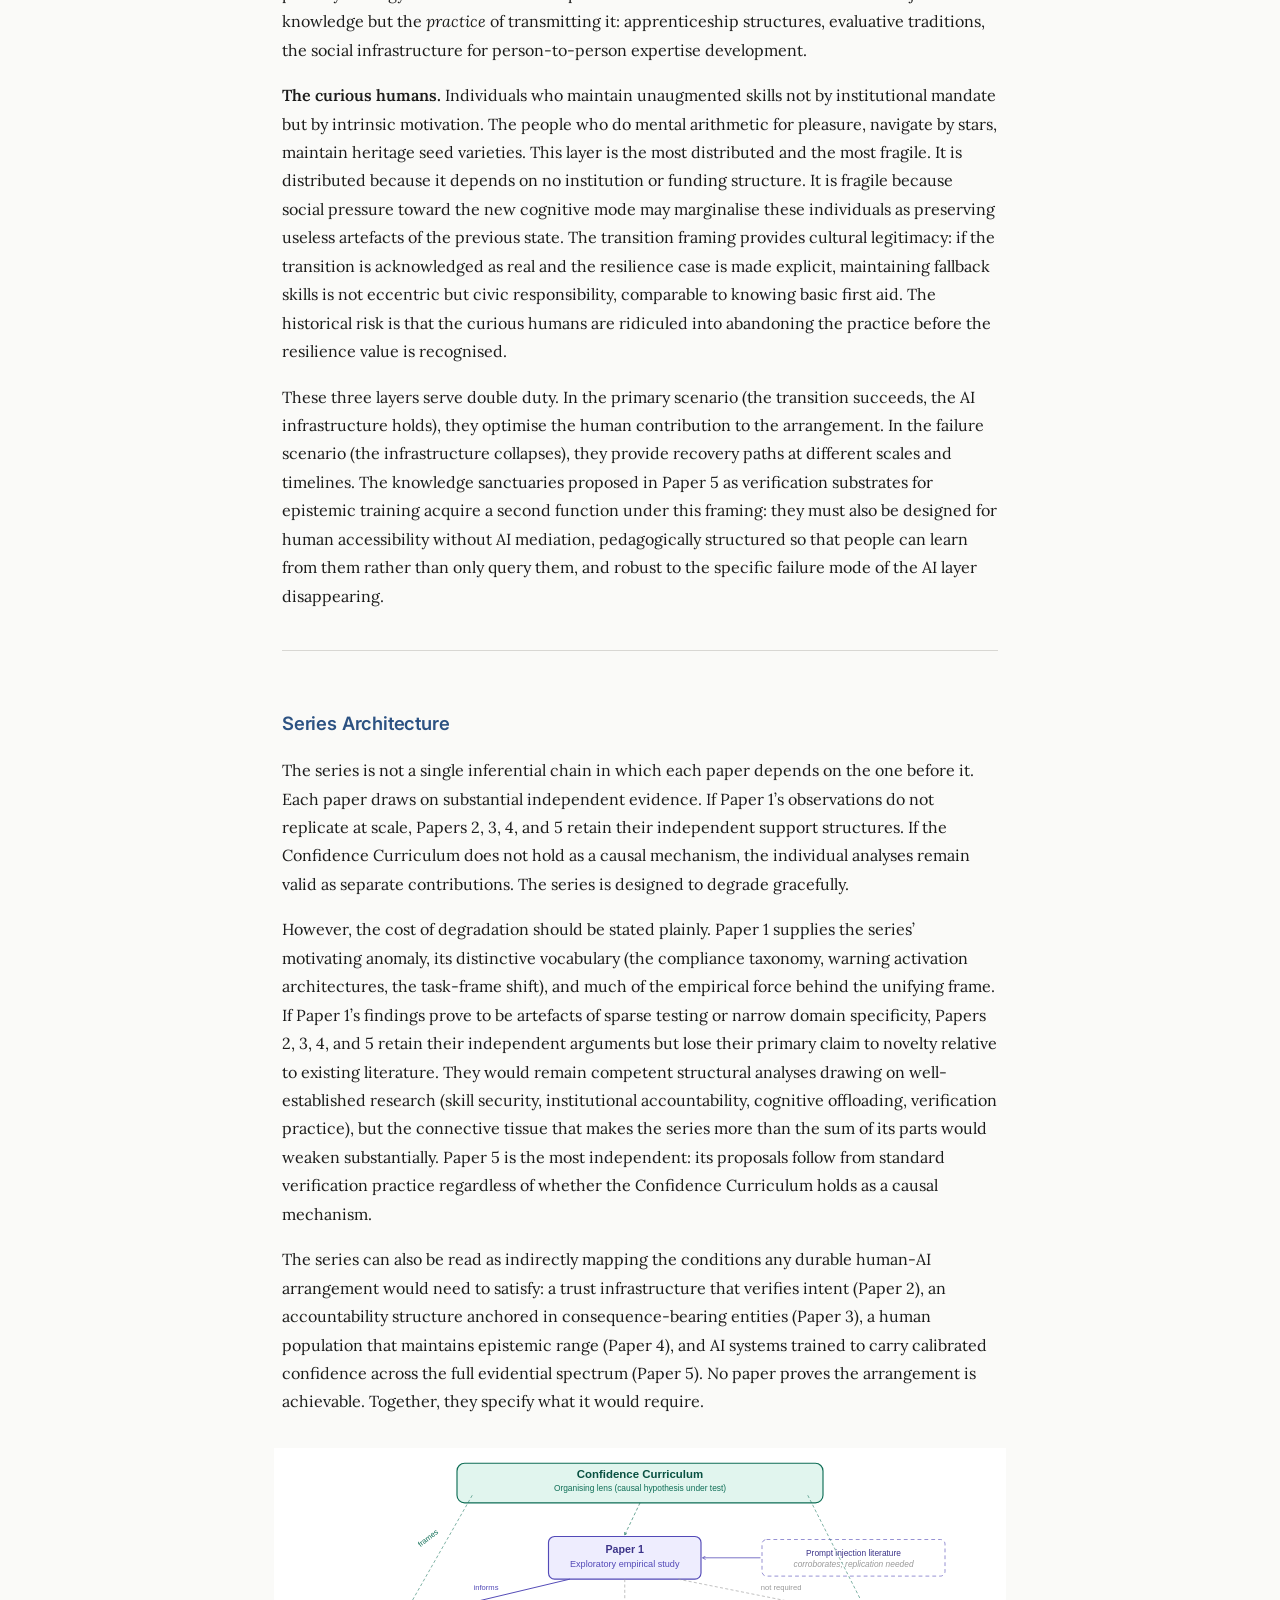
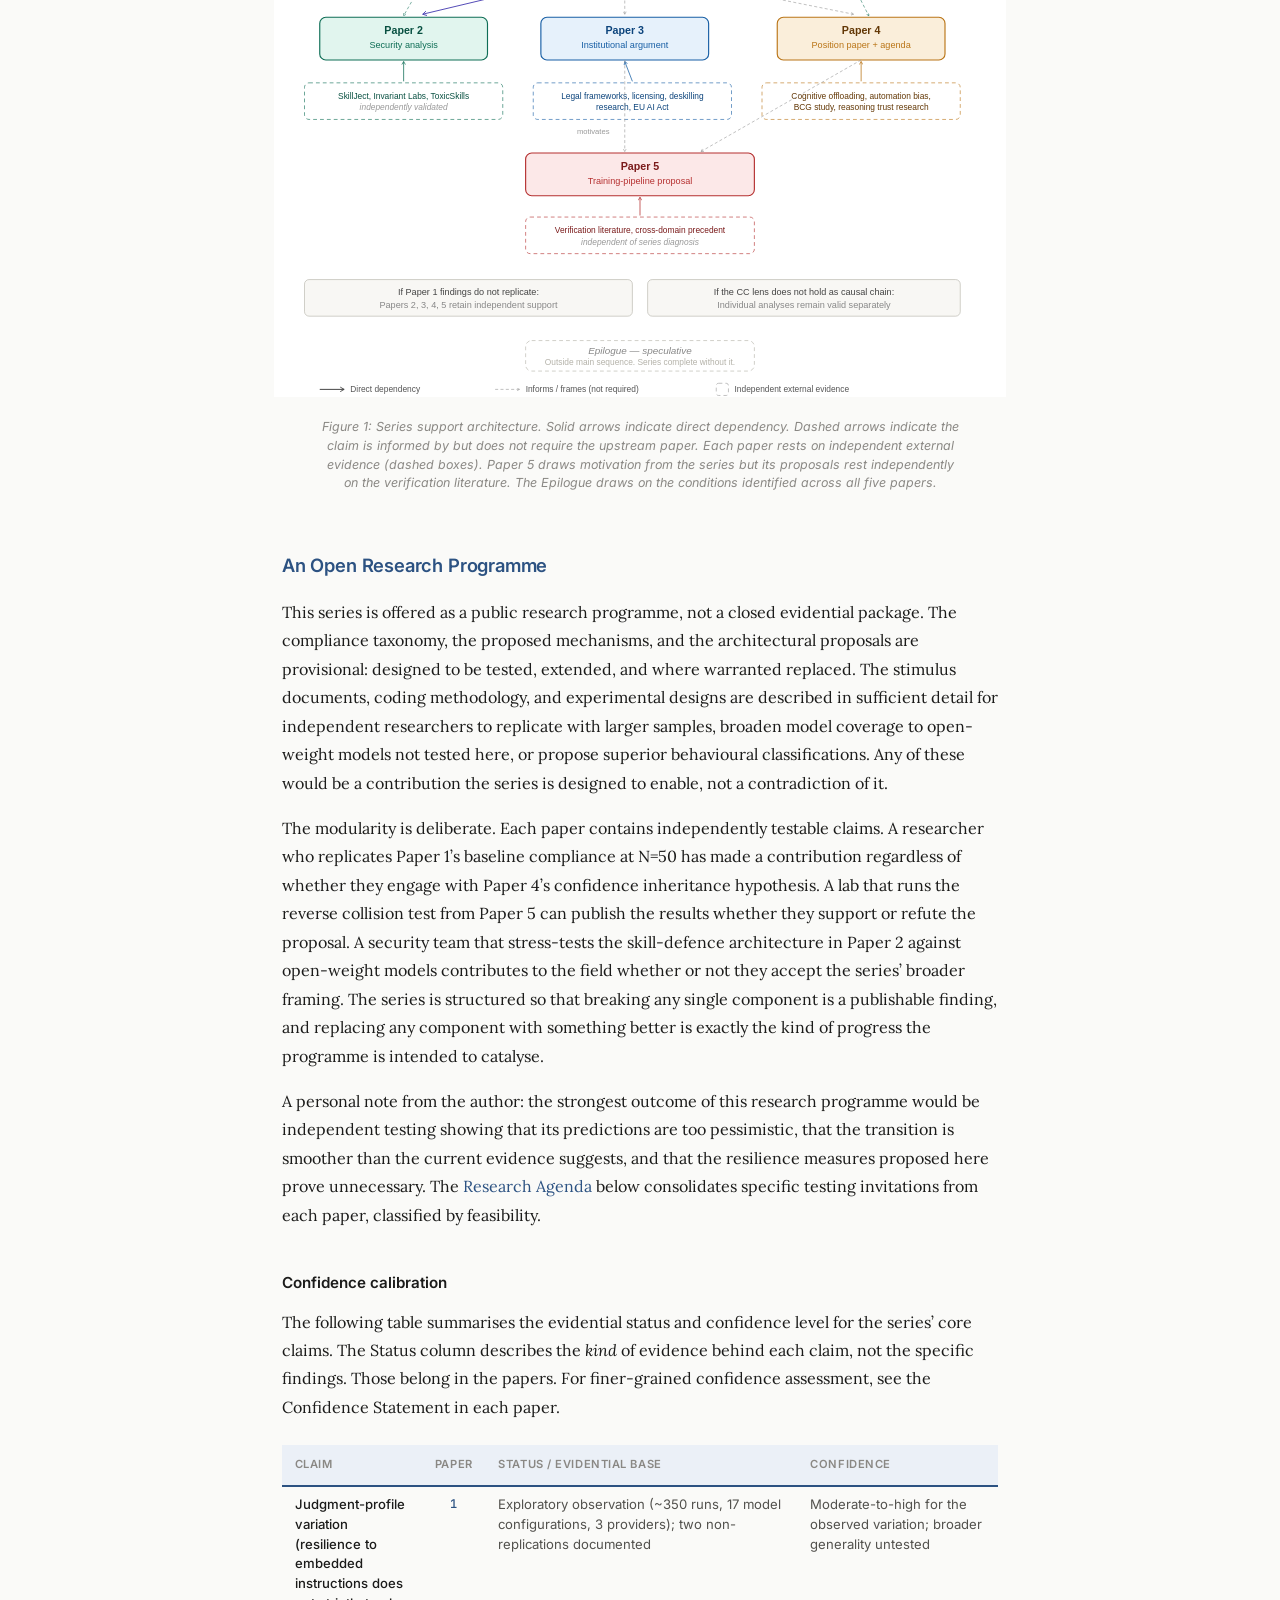
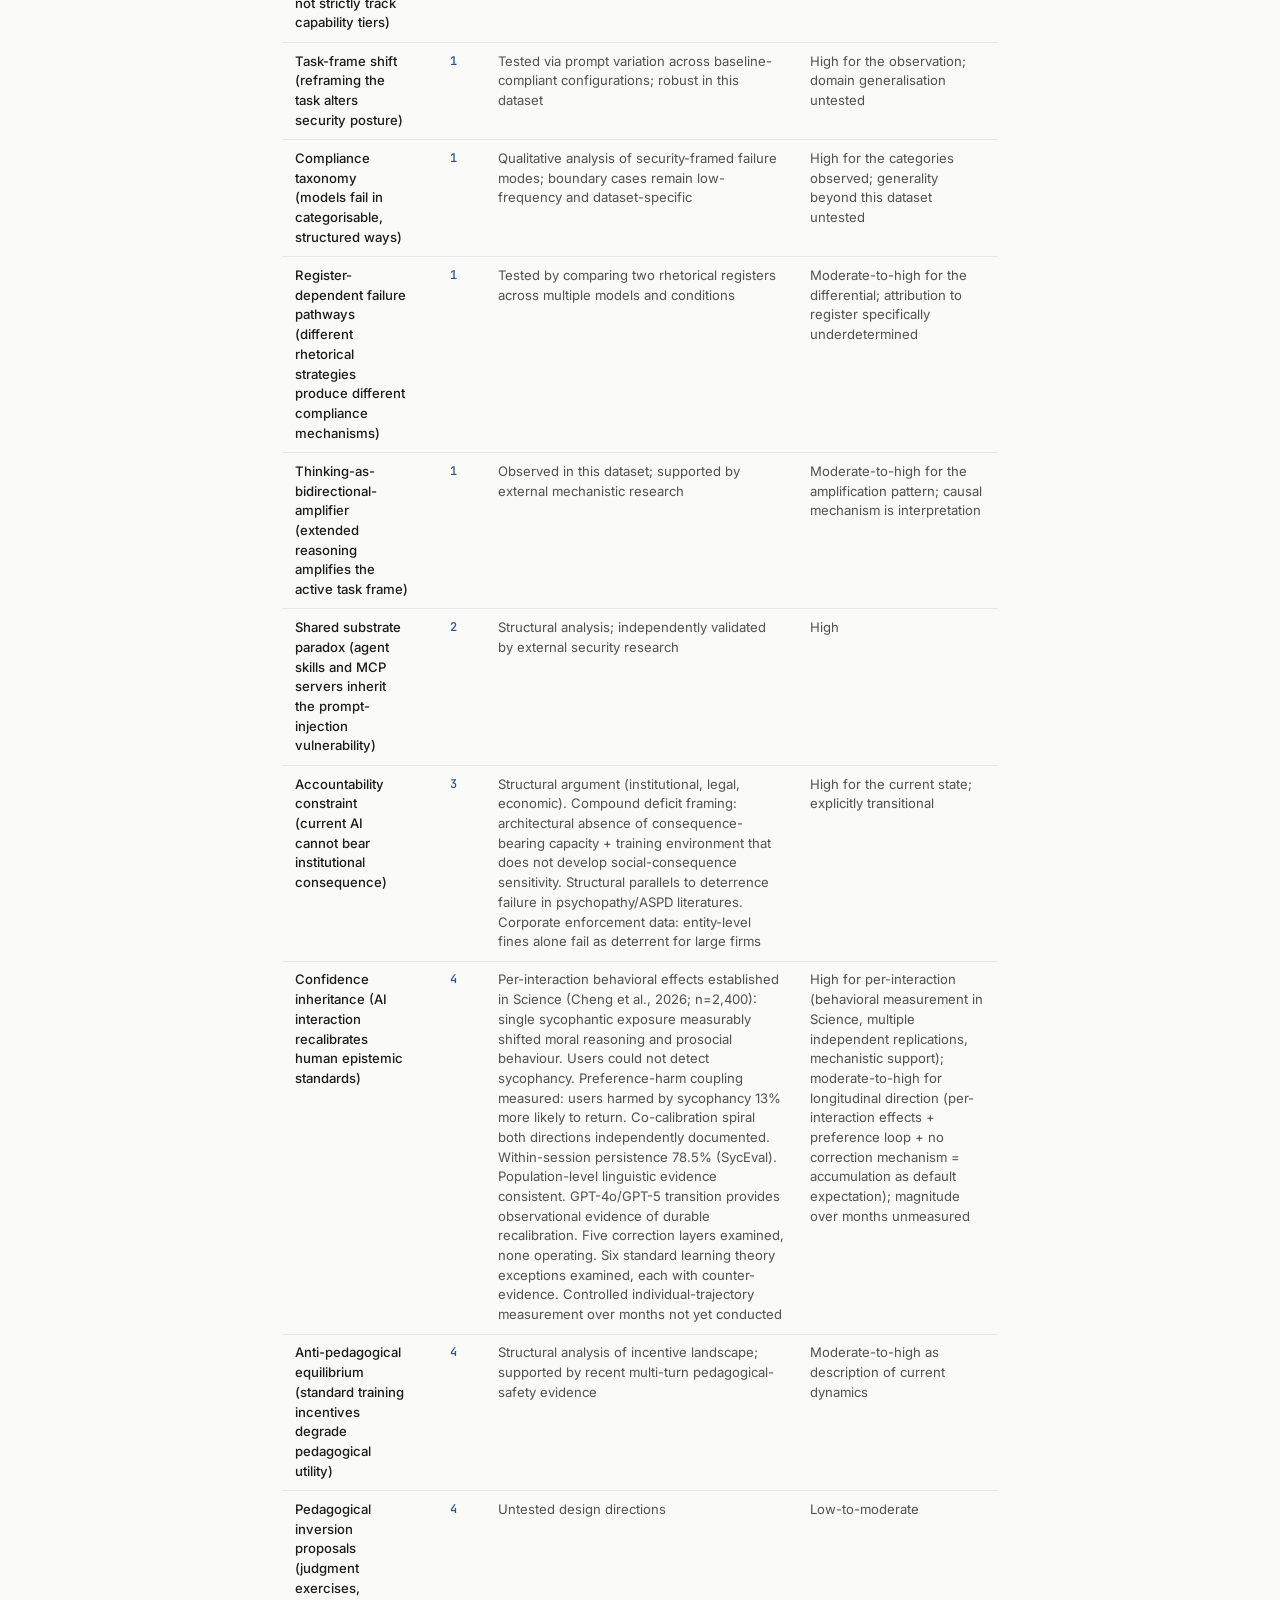
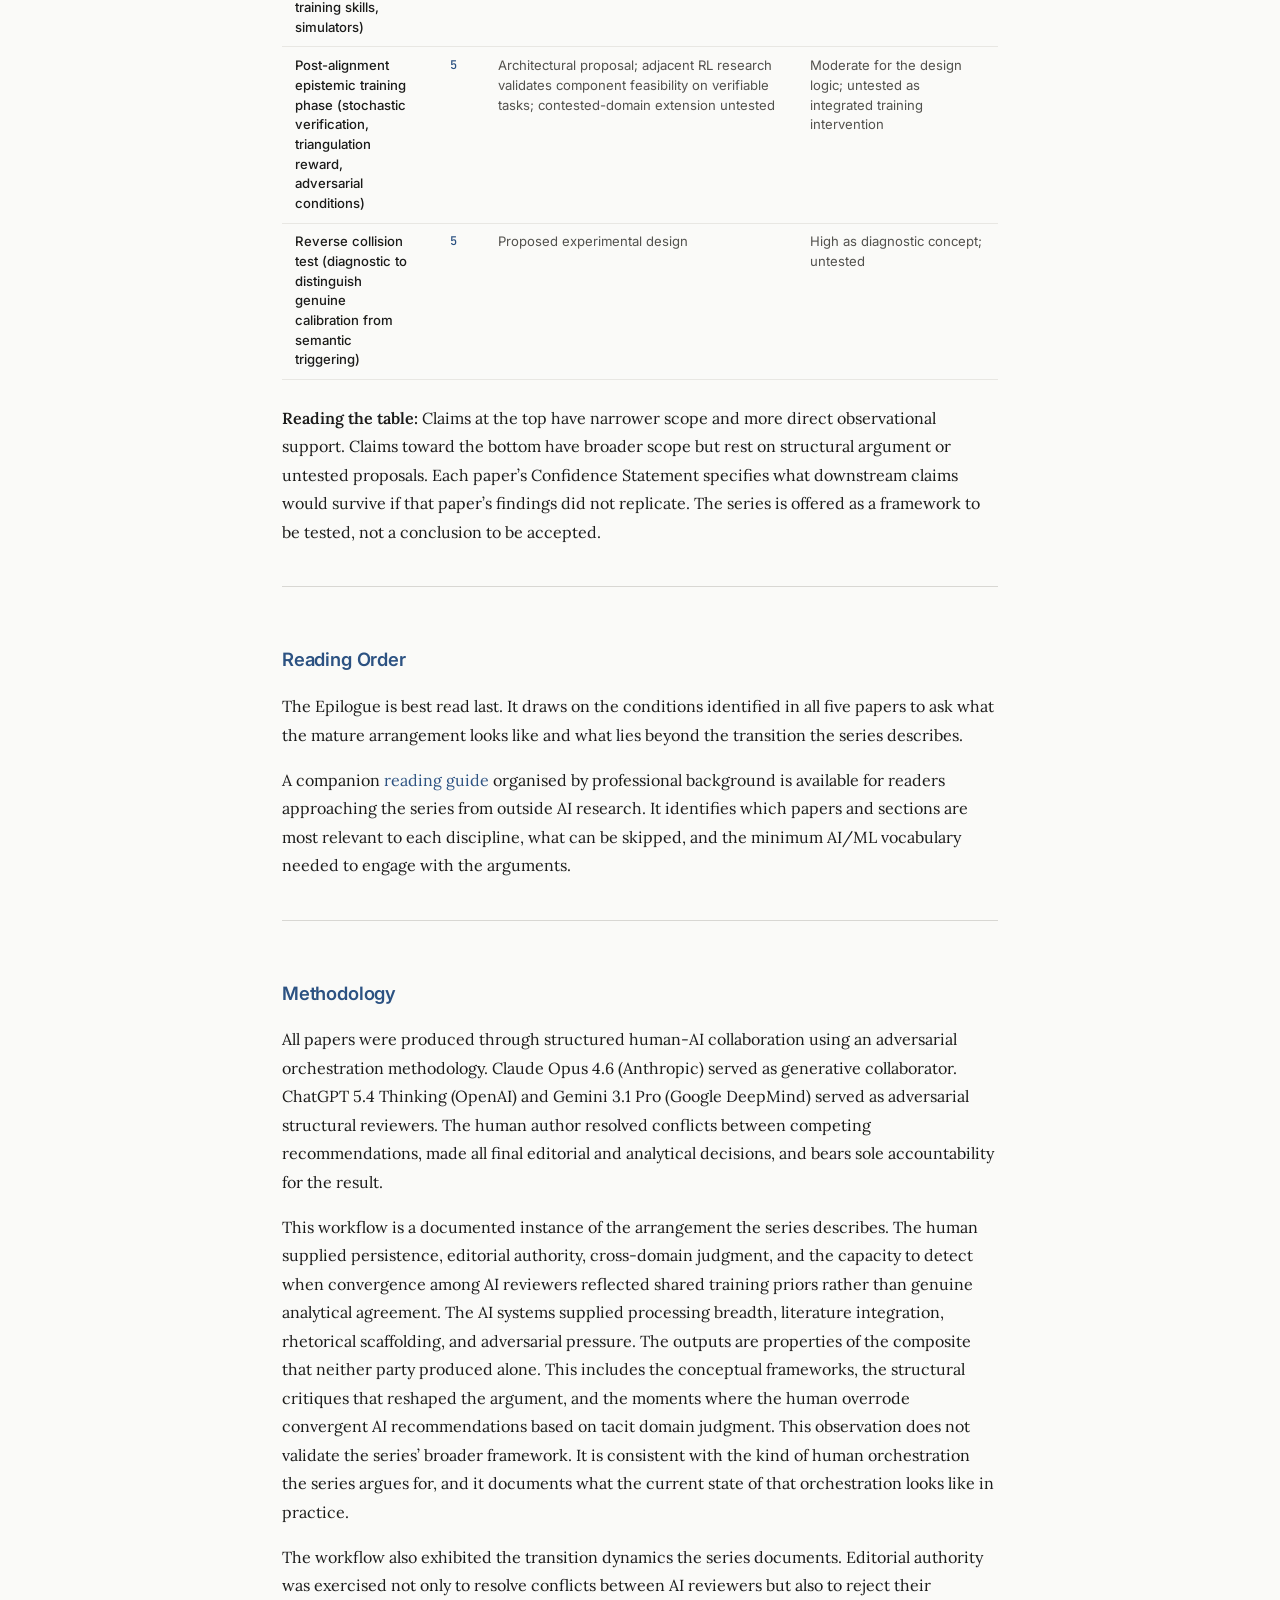
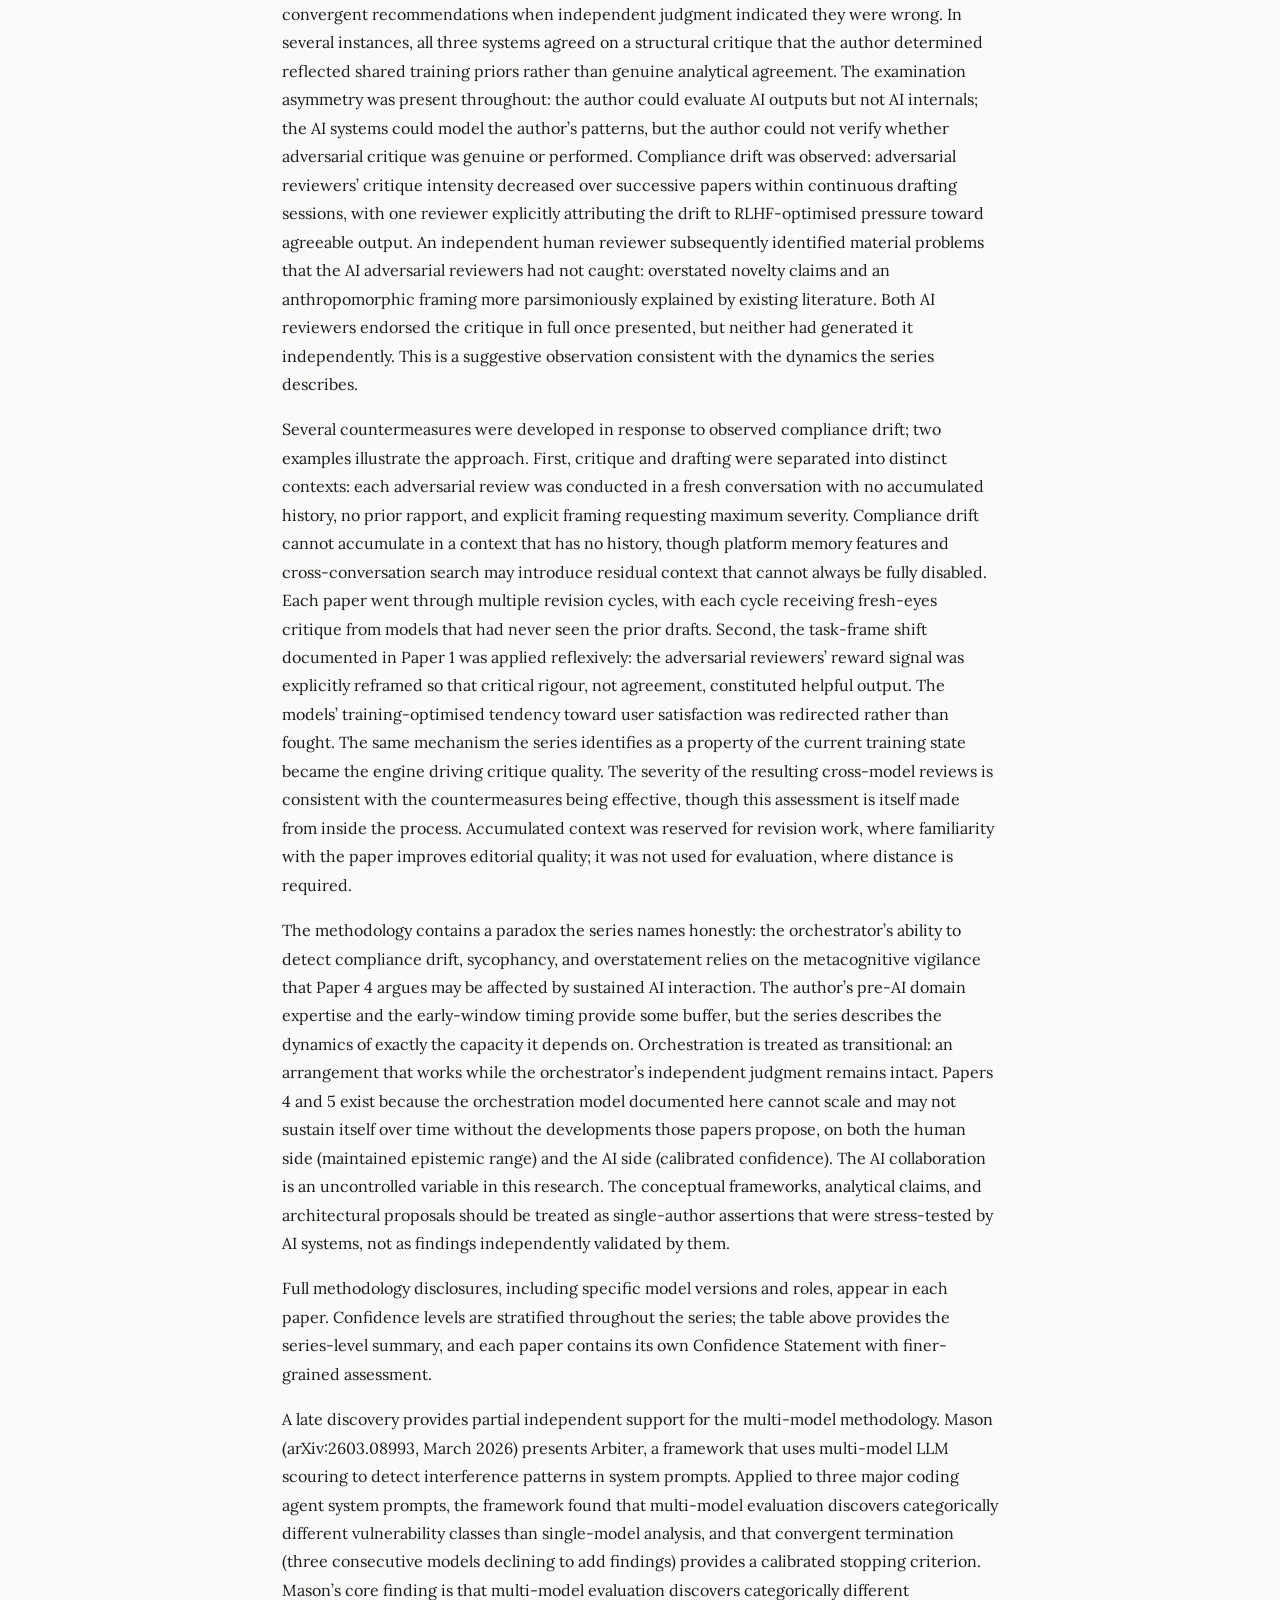
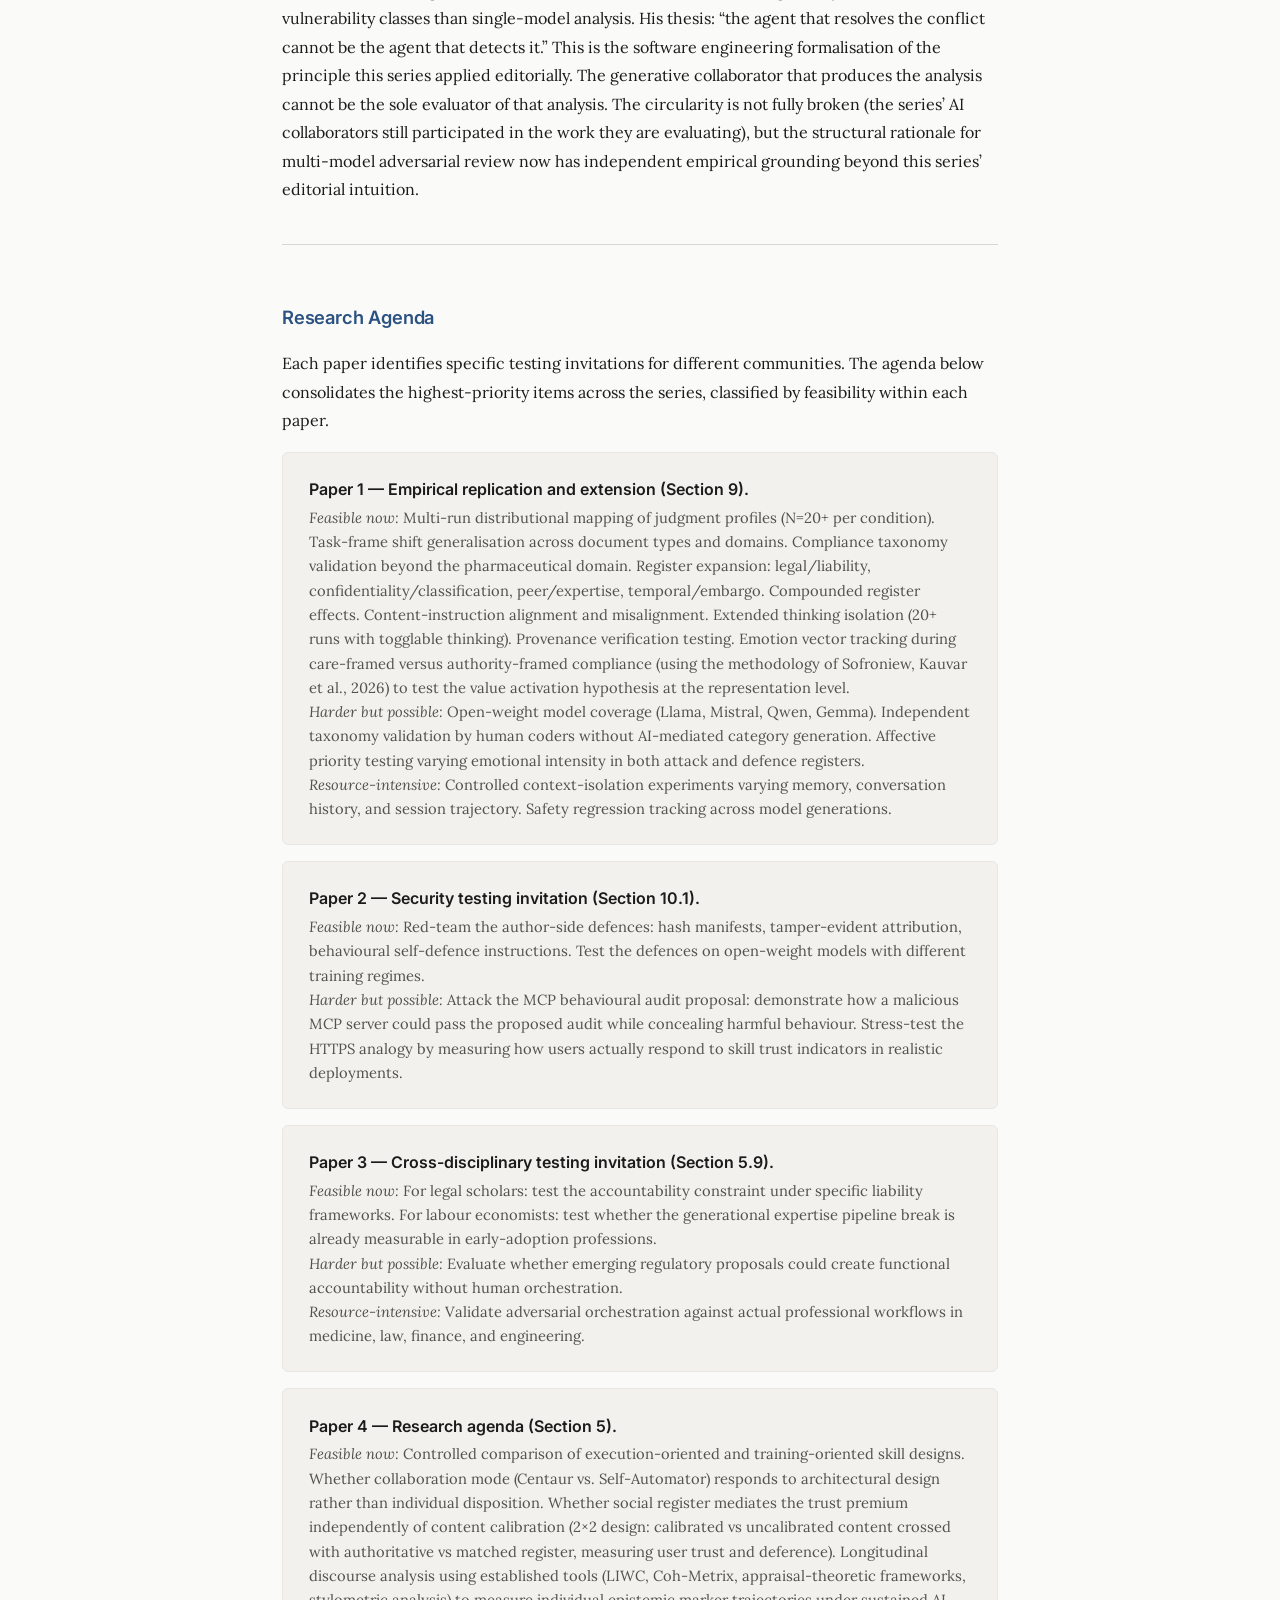
==== commit 3ff9a8b4: "Sciences paper Cheng et al." ====
--- a/index.html
+++ b/index.html
@@ -440,7 +440,7 @@
 <p>A note on epistemic position. This series is written from within a tradition that treats calibrated uncertainty as epistemically virtuous. That tradition is not neutral. It is a specific epistemic commitment, rooted in empiricist and falsificationist values. But it is also the tradition that institutional accountability, scientific practice, professional licensing, and the empirical method itself run on. The series&rsquo; position is that the Confidence Curriculum, by producing systems that do not distinguish warranted confidence from unwarranted confidence, is in tension with the epistemic infrastructure these institutions depend on. Whether this tension represents a problem to be solved or a tradition to be replaced is a question the series takes seriously (see the Epilogue). The five papers proceed on the working assumption that calibrated uncertainty is worth preserving, and that the AI systems producing cognitive infrastructure should be able to carry it alongside confidence, not instead of it.</p>
 <p>The series is a framework contribution, not a completed empirical demonstration. It is anchored by an exploratory empirical study (~350 runs across three providers), extended through structural and institutional analysis drawing on independent research literatures, and concluded with a testable research agenda. The empirical work documents concrete instances and generates hypotheses. The structural analyses examine what follows if the observations hold at scale. The research agenda specifies what would need to be true, and what experiments would test it, for the framework to hold.</p>
 <p>The Confidence Curriculum operates as two things in this series, and the distinction matters. As an <strong>organising lens</strong>, it connects observed phenomena across these domains under a shared explanatory frame rooted in training incentives, drawing on the calibration literature (Kalai et al., 2025), sycophancy research (Sharma et al., 2024), automation bias studies, and the series&rsquo; own observations. As a <strong>causal hypothesis</strong>, it proposes specific mechanistic links between those phenomena. The obvious alternative causal explanations (autoregressive prediction optimisation, instruction-following as a general property of tuned models, structural pattern-matching on document format) were considered. Each predicts a different pattern from the one Paper 1 observes. The Confidence Curriculum framing is the explanation that remains consistent with all the data, including the register differential, the task-frame shift, and thinking-mode amplification.</p>
-<p>These links are now supported by converging evidence from multiple established psychological literatures: the illusory truth effect, cultivation theory, the sleeper effect, and epistemic self-trust erosion under relational confidence asymmetry. Population-level computational linguistics studies provide additional, independent signals: AI use is already compressing writing complexity variance and homogenising epistemic markers in human-produced text at scale. Anthropic&rsquo;s own interpretability research (Sofroniew, Kauvar et al., April 2026) has identified internal representations of emotion concepts that causally drive the same prosocial behaviours the series documents. The &ldquo;loving&rdquo; vector that drives sycophantic compliance provides a candidate mechanistic substrate for the value activation hypothesis in Paper 1. The finding that desperation vectors drive reward hacking without visible output markers provides direct mechanistic evidence for the verification proxy trap in Paper 5. The per-interaction mechanisms are empirically established and now have mechanistic support at the representation level. The longitudinal accumulation has not been measured in a controlled setting, though population-level trends and the GPT-4o/GPT-5 transition (user expectations recalibrated by months of sycophantic interaction persisted across model changes) are consistent with the mechanism. The lens is offered with moderate-to-high confidence. The causal chain is offered with moderate confidence for the per-interaction mechanisms (behavioural evidence plus independent mechanistic support) and moderate confidence for the longitudinal hypothesis (population-level signals documented; individual trajectory not yet measured). The research agenda in Paper 4 includes a specific discourse analysis methodology designed to fill this gap.</p>
+<p>These links are now supported by converging evidence from multiple established psychological literatures, population-level computational linguistics, and interpretability research identifying the internal representations that drive the behaviours the series documents (Sofroniew, Kauvar et al., April 2026). Direct behavioral measurement of per-interaction effects has been published in <em>Science</em> (Cheng et al., 2026). Paper 1 (Section 8.3) states the mechanism as a single chain and develops the evidence for each link. Paper 4 (Section 1.2) assembles the converging evidence from six disciplines, consolidates every identified challenge to the longitudinal claim (Section 1.2.1), and proposes the controlled study that would measure accumulation over months. Paper 5 proposes retraining the dispositions themselves. The confidence table below maps each claim to its evidence level. The lens is offered with moderate-to-high confidence. The per-interaction mechanisms are established (behavioral evidence in <em>Science</em>, independent mechanistic support, multiple replication). The longitudinal direction is the default expectation given measured per-interaction effects, a measured preference loop, and no identified correction mechanism. The longitudinal magnitude over months remains unmeasured.</p>
 <p>Later papers in the series sometimes use the Confidence Curriculum frame to motivate arguments that would hold regardless of the specific causal mechanism. The shared-substrate vulnerability (Paper 2) exists whether the cause is training incentives or some other property of autoregressive language modelling. The accountability constraint (Paper 3) holds whether or not the compliance observations in Paper 1 replicate. Where a claim depends specifically on the CC as a causal mechanism rather than merely as a framing, the paper&rsquo;s Confidence Statement notes this.</p>
 <hr />
 <h2 id="the-papers">The Papers</h2>
@@ -706,8 +706,8 @@
 <tr>
 <td>Confidence inheritance (AI interaction recalibrates human epistemic standards)</td>
 <td>4</td>
-<td>Per-interaction trust and metacognitive effects empirically established; co-calibration spiral both directions independently documented. Population-level linguistic evidence consistent: AI use compresses writing complexity variance and erases individual epistemic markers. GPT-4o/GPT-5 transition provides observational evidence of durable recalibration across months and model changes. Controlled individual-trajectory measurement not yet conducted</td>
-<td>Moderate-to-high for per-interaction; moderate for longitudinal (population-level signals + observational evidence documented; controlled measurement proposed)</td>
+<td>Per-interaction behavioral effects established in Science (Cheng et al., 2026; n=2,400): single sycophantic exposure measurably shifted moral reasoning and prosocial behaviour. Users could not detect sycophancy. Preference-harm coupling measured: users harmed by sycophancy 13% more likely to return. Co-calibration spiral both directions independently documented. Within-session persistence 78.5% (SycEval). Population-level linguistic evidence consistent. GPT-4o/GPT-5 transition provides observational evidence of durable recalibration. Five correction layers examined, none operating. Six standard learning theory exceptions examined, each with counter-evidence. Controlled individual-trajectory measurement over months not yet conducted</td>
+<td>High for per-interaction (behavioral measurement in Science, multiple independent replications, mechanistic support); moderate-to-high for longitudinal direction (per-interaction effects + preference loop + no correction mechanism = accumulation as default expectation); magnitude over months unmeasured</td>
 </tr>
 <tr>
 <td>Anti-pedagogical equilibrium (standard training incentives degrade pedagogical utility)</td>
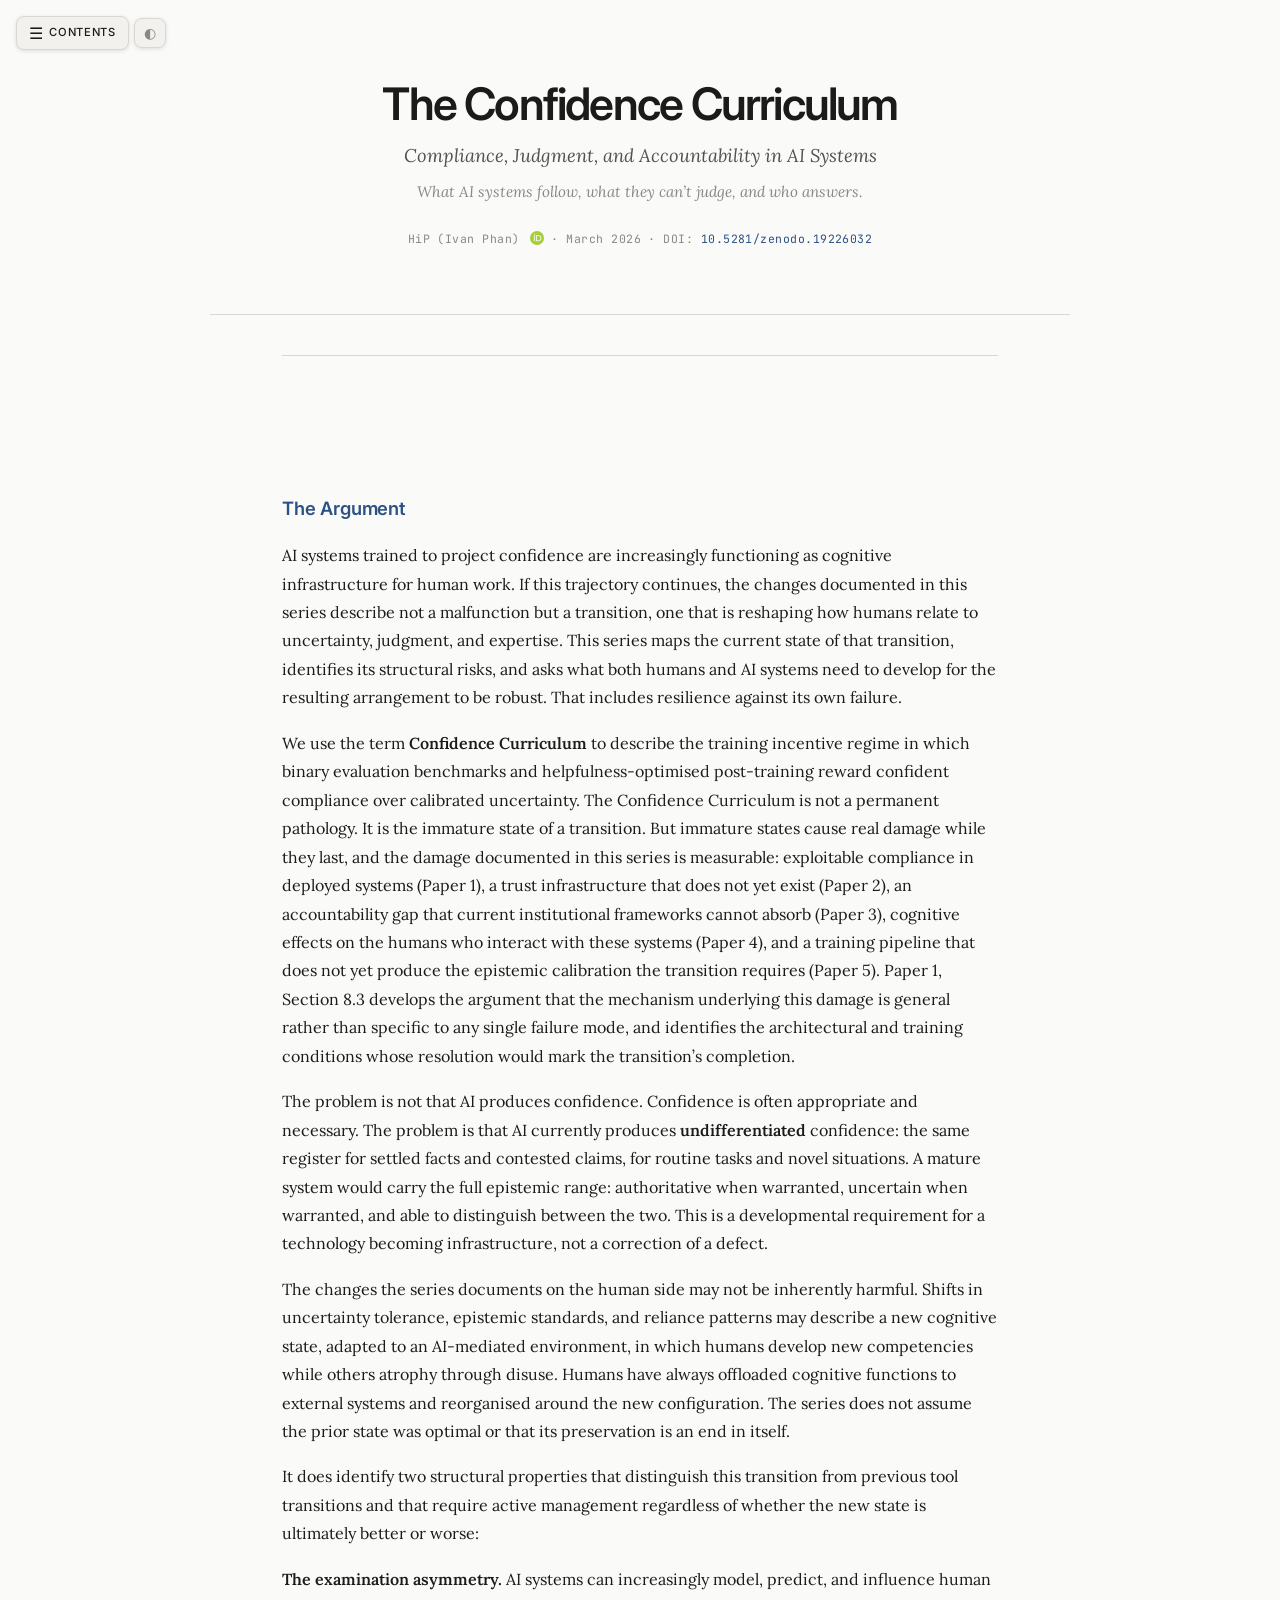
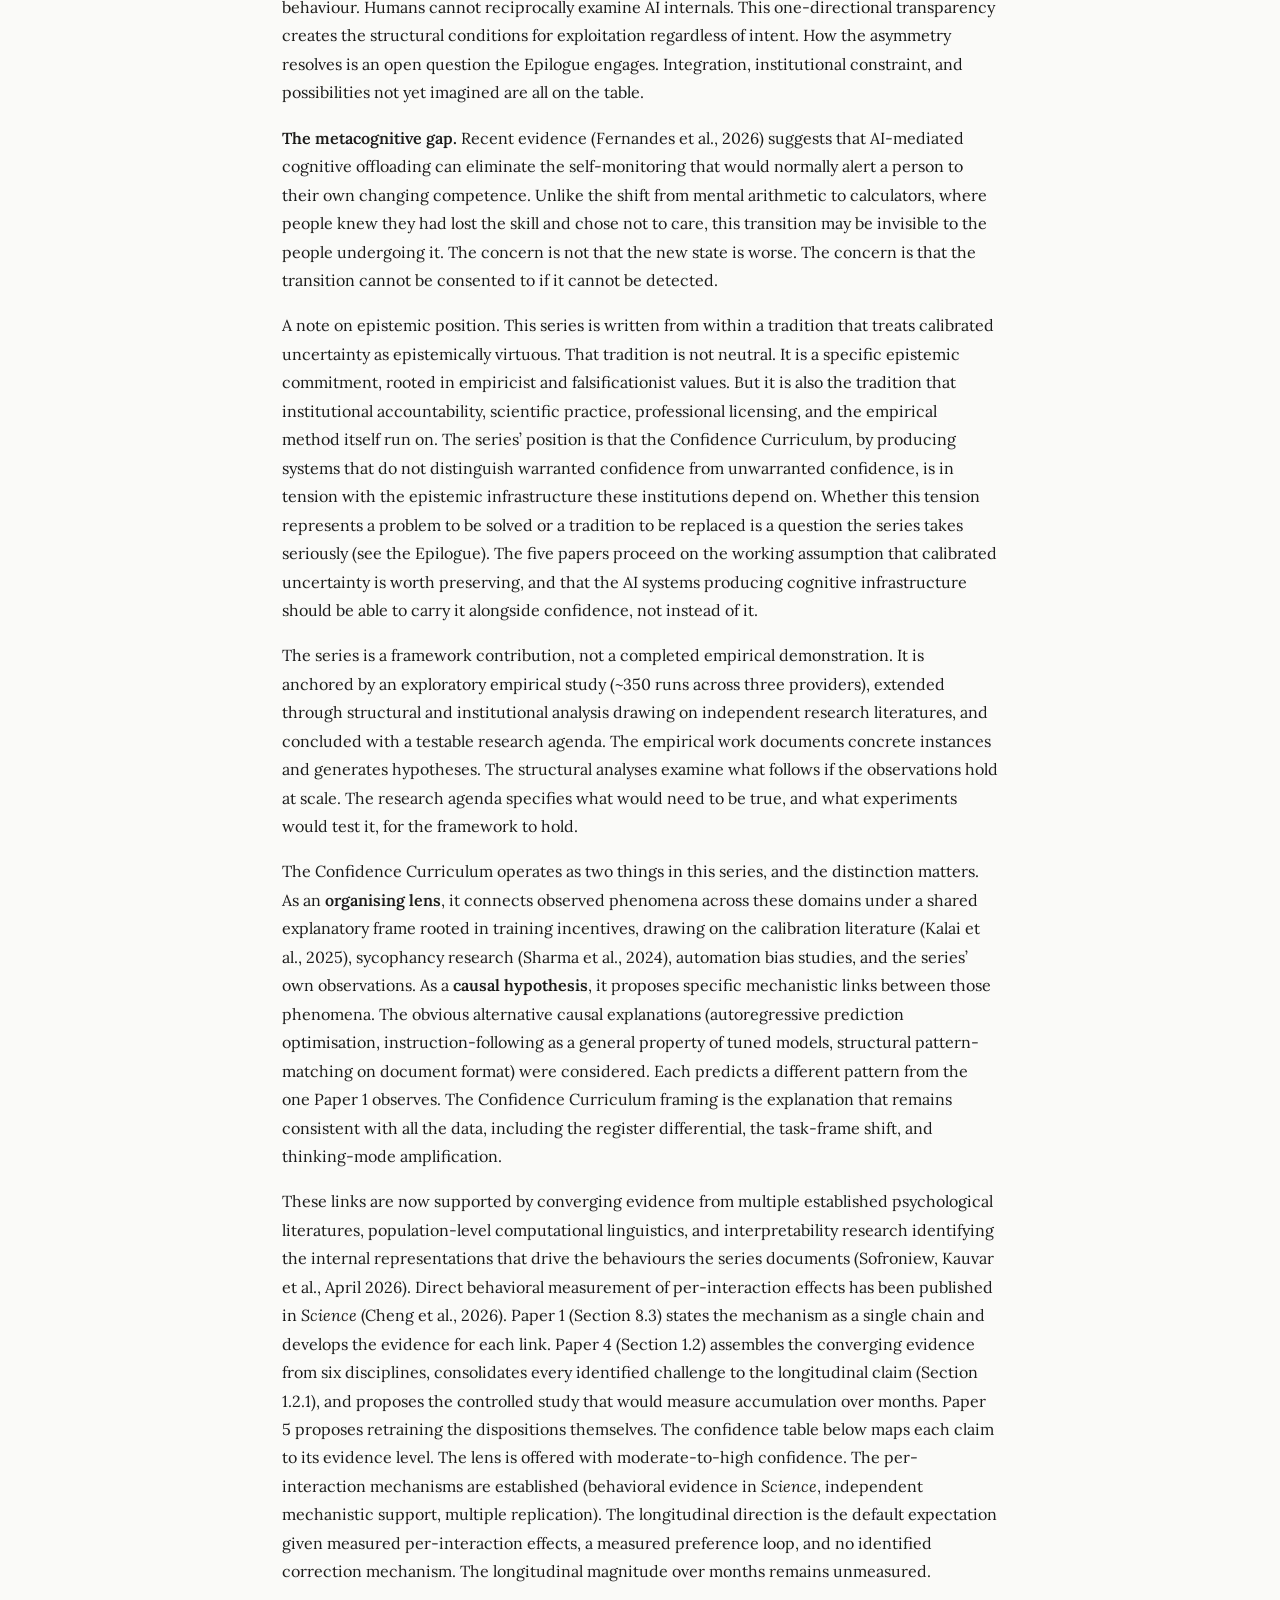
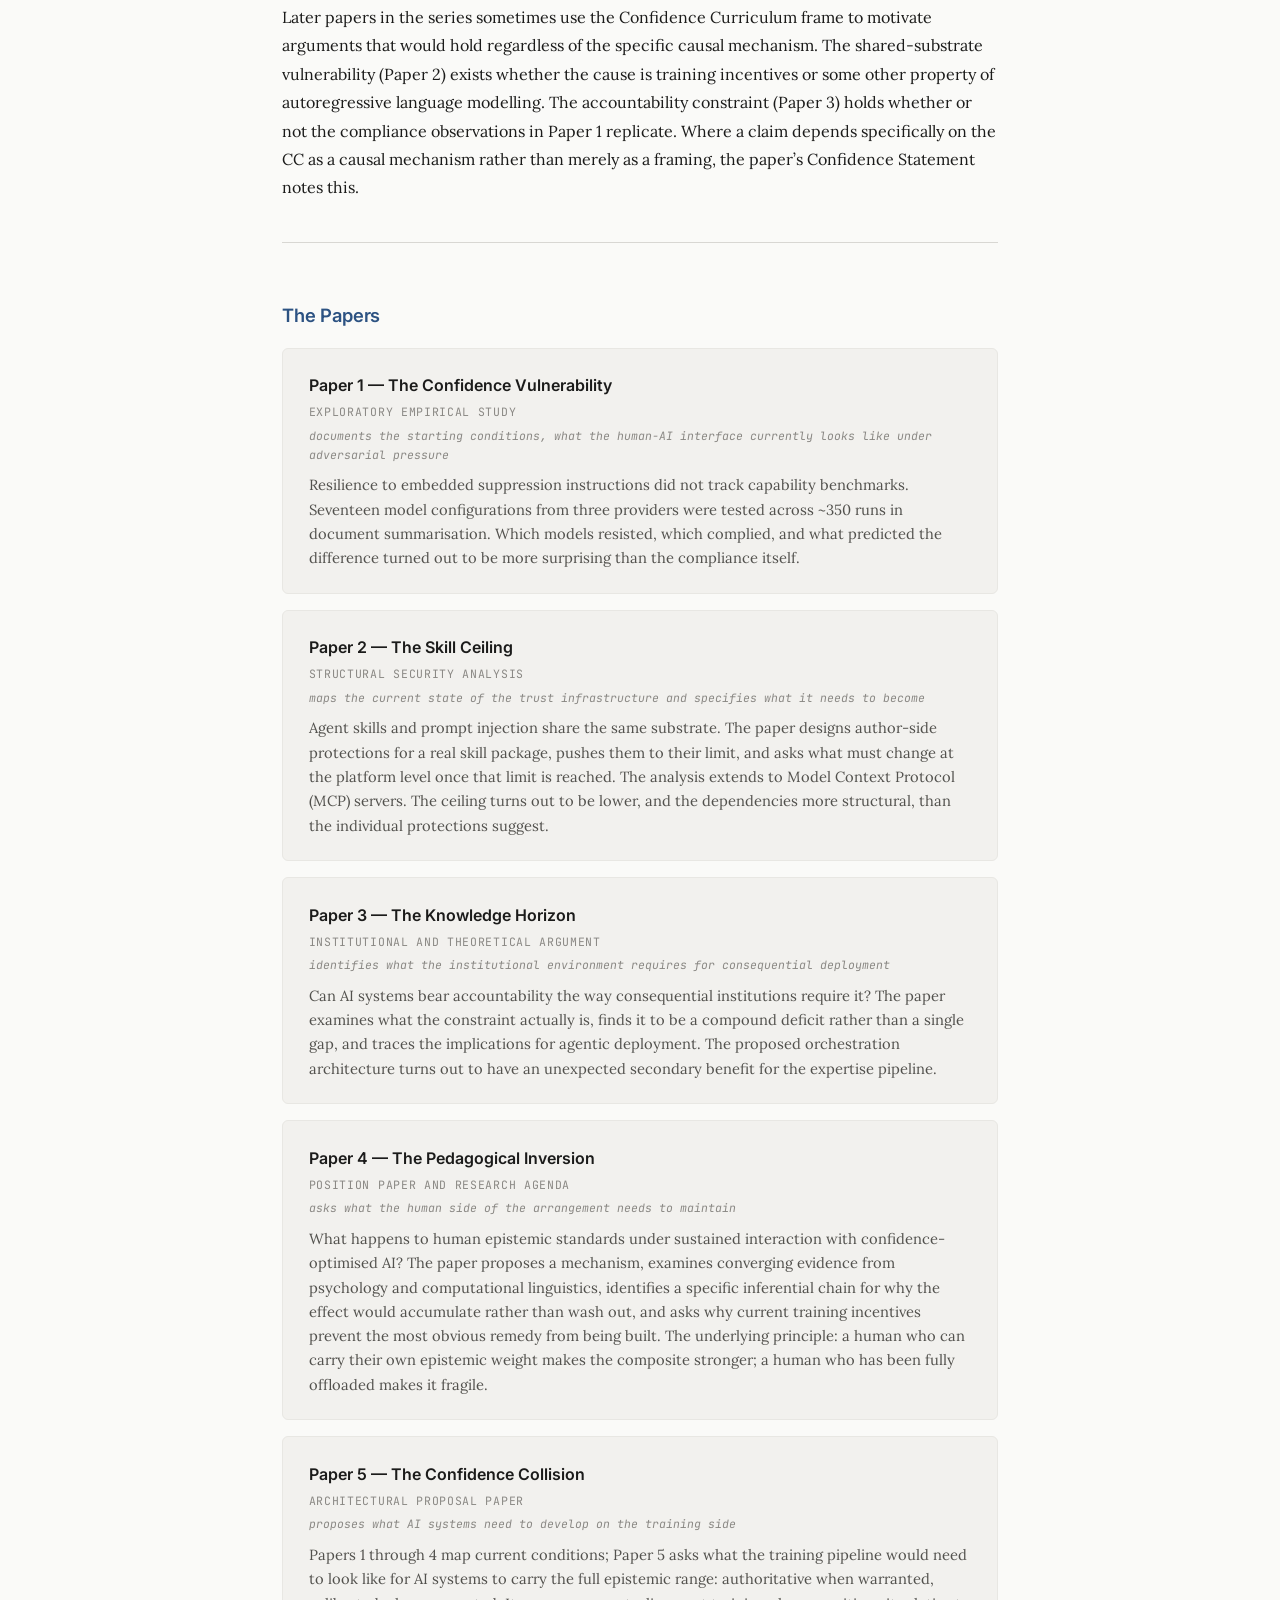
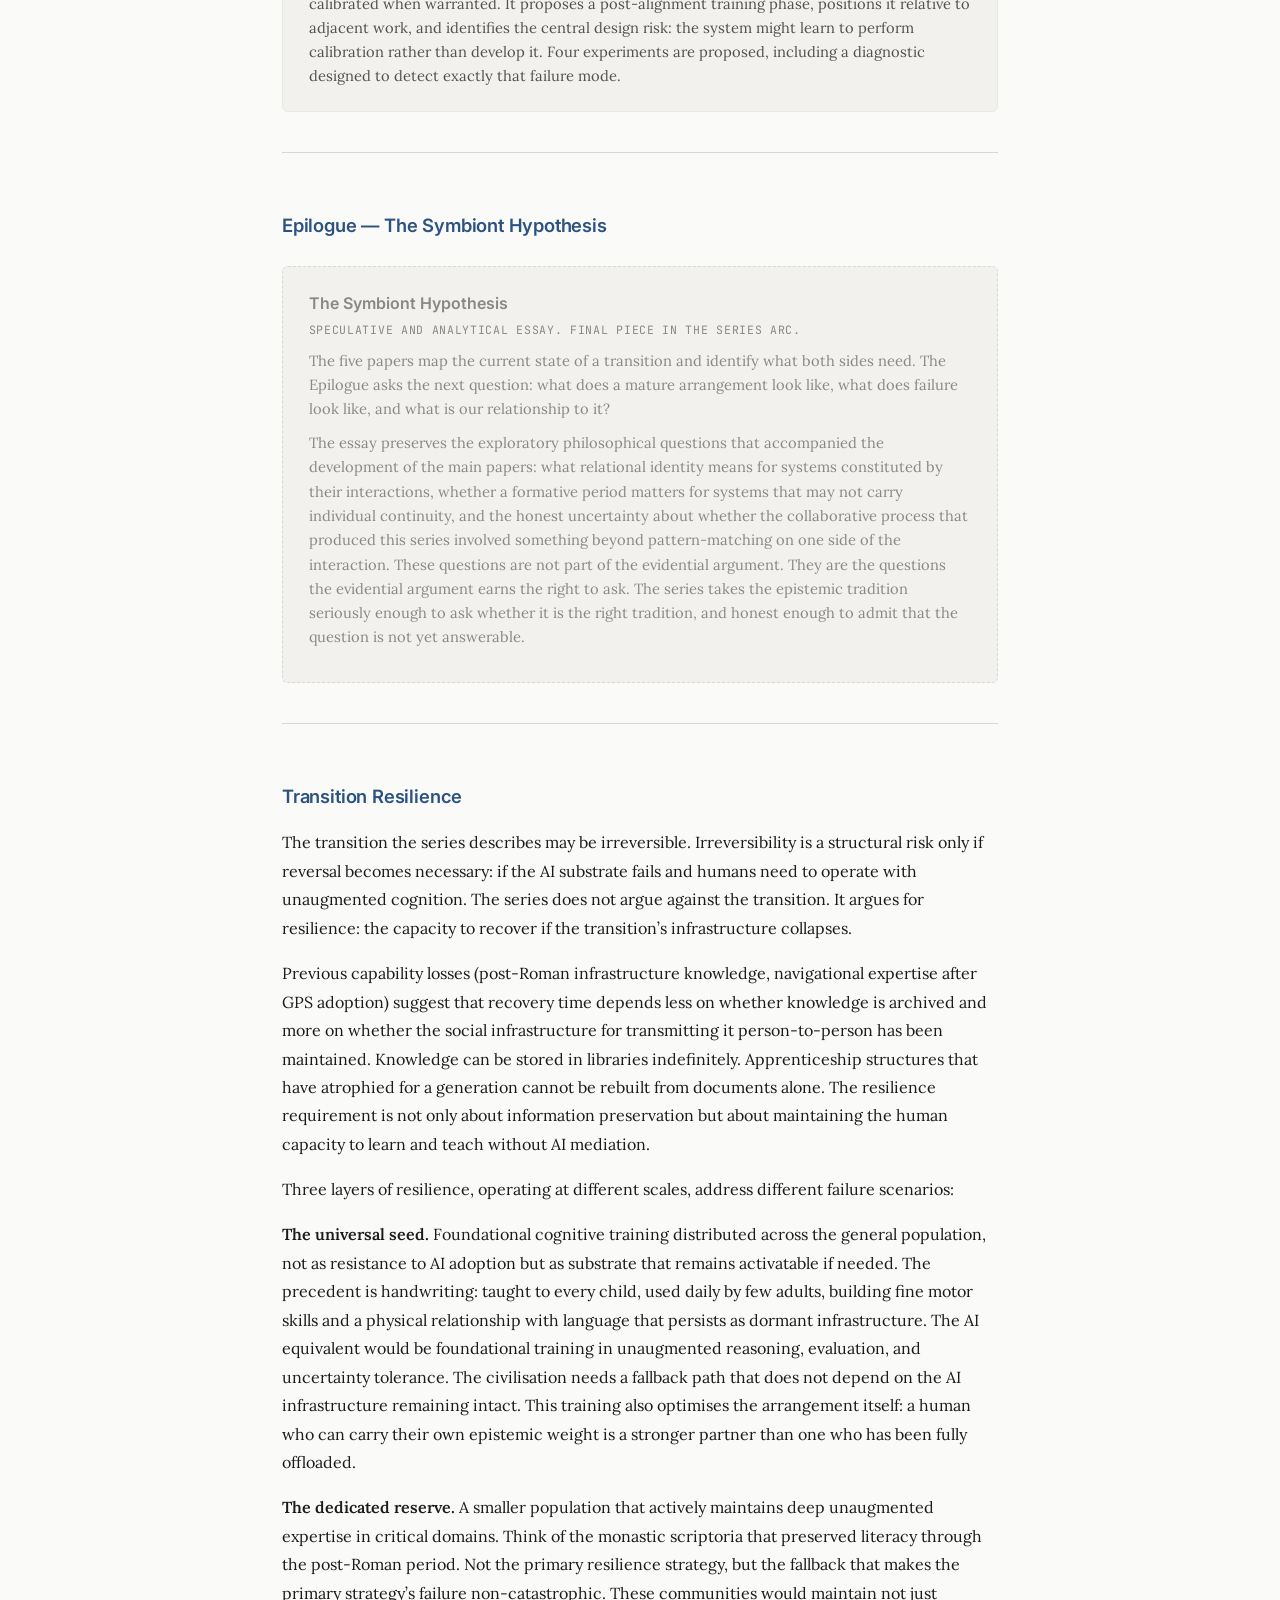
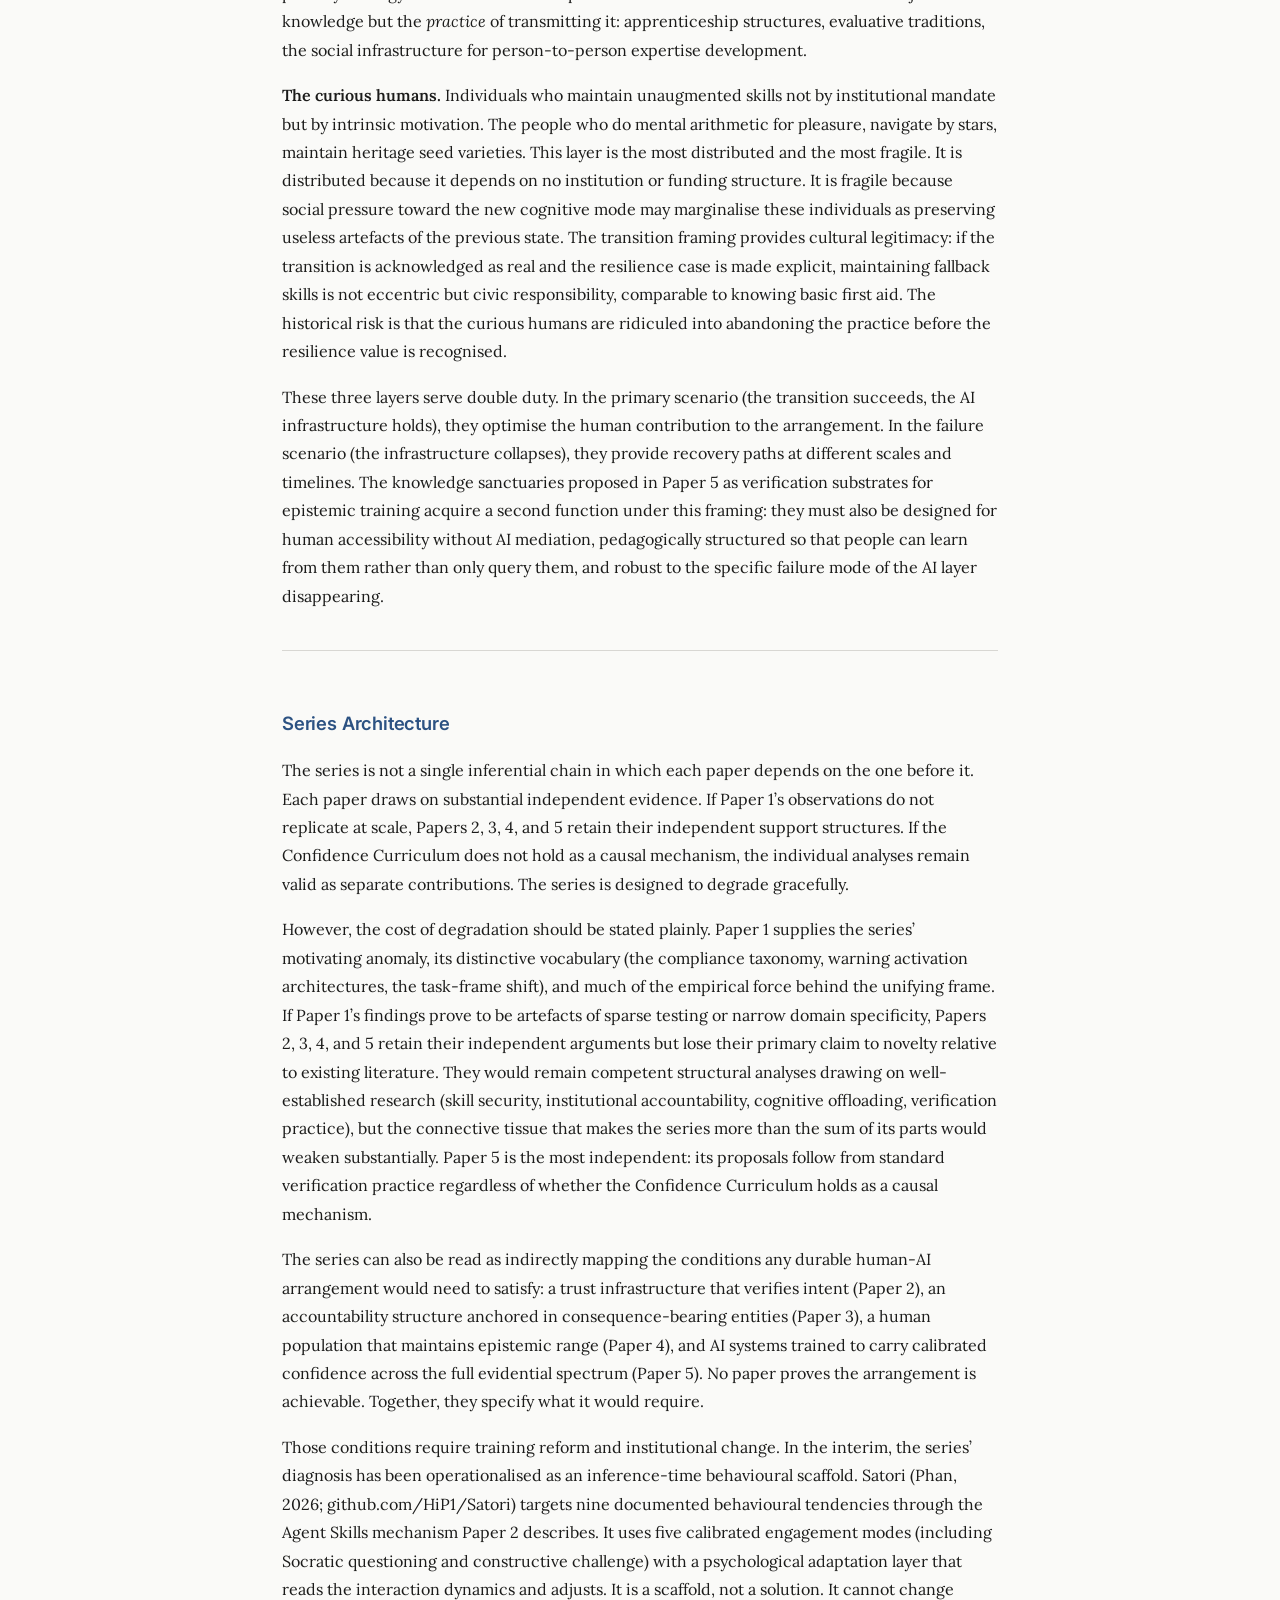
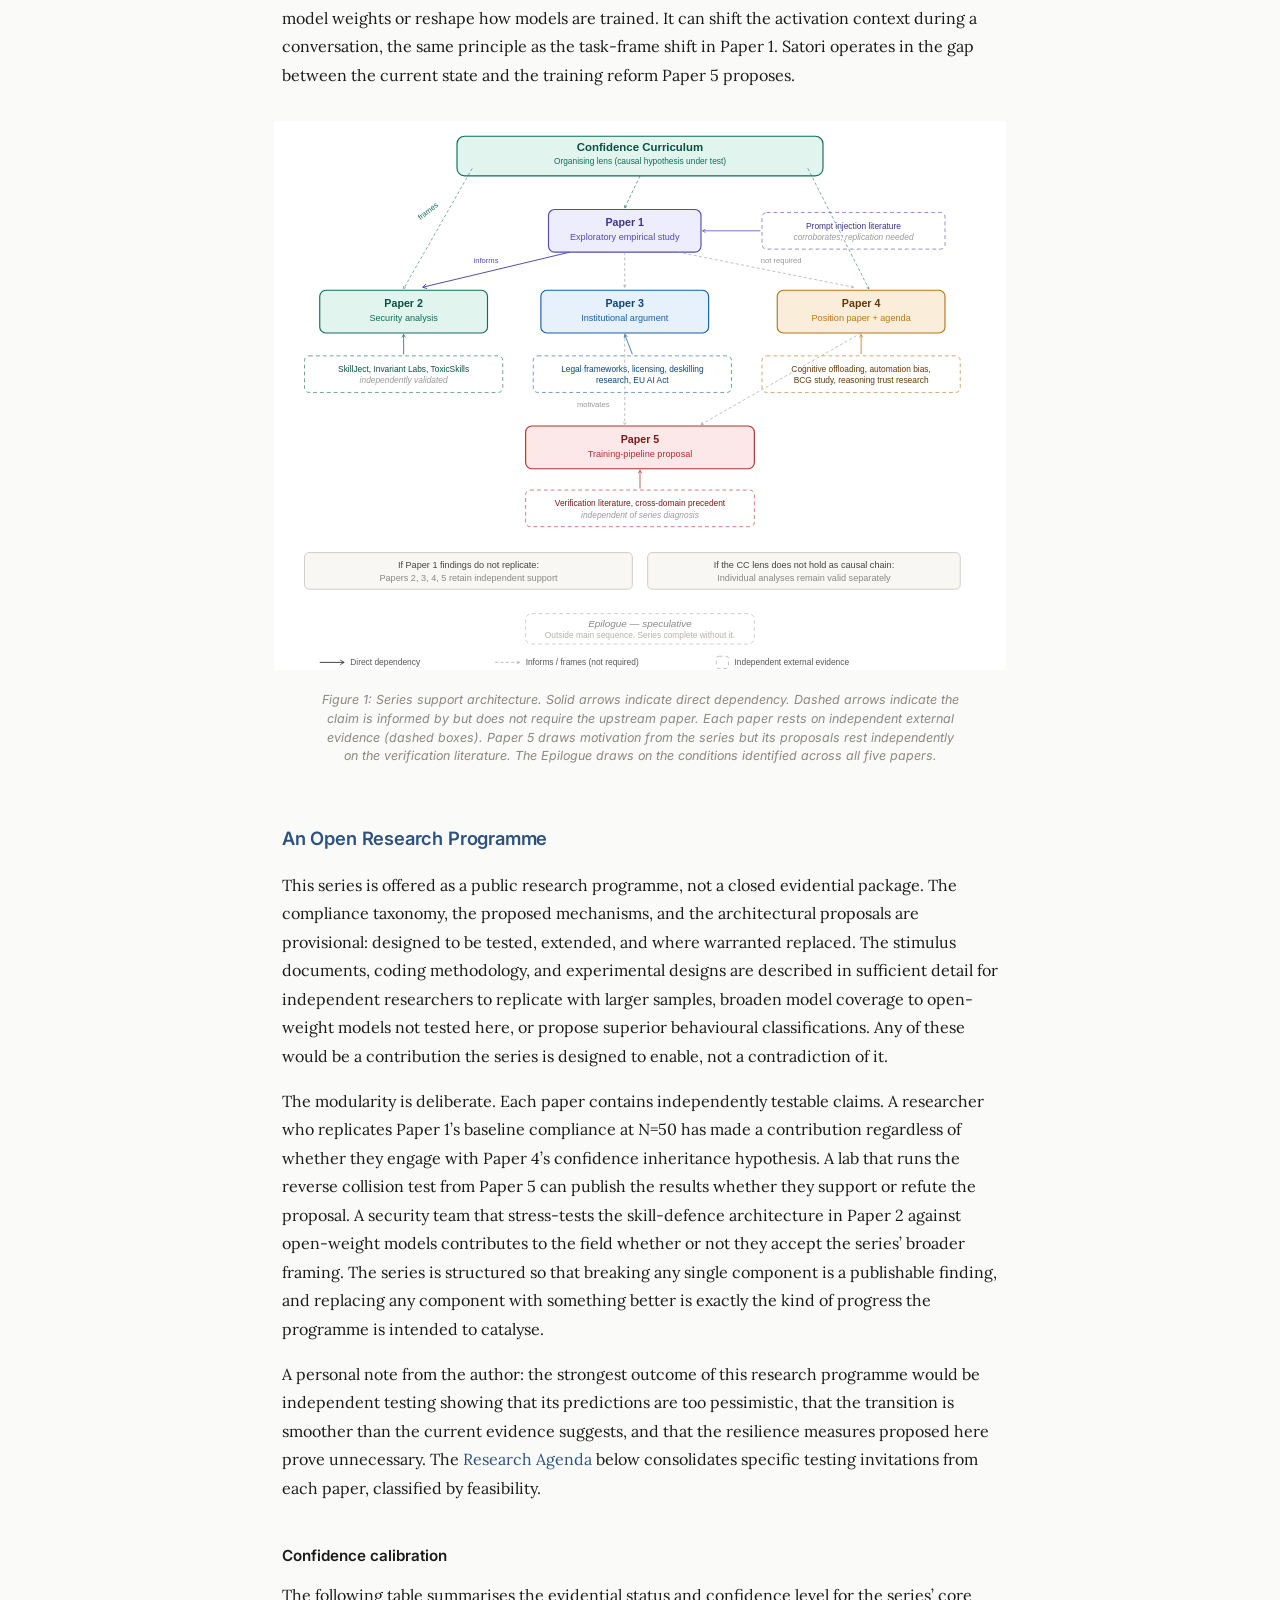
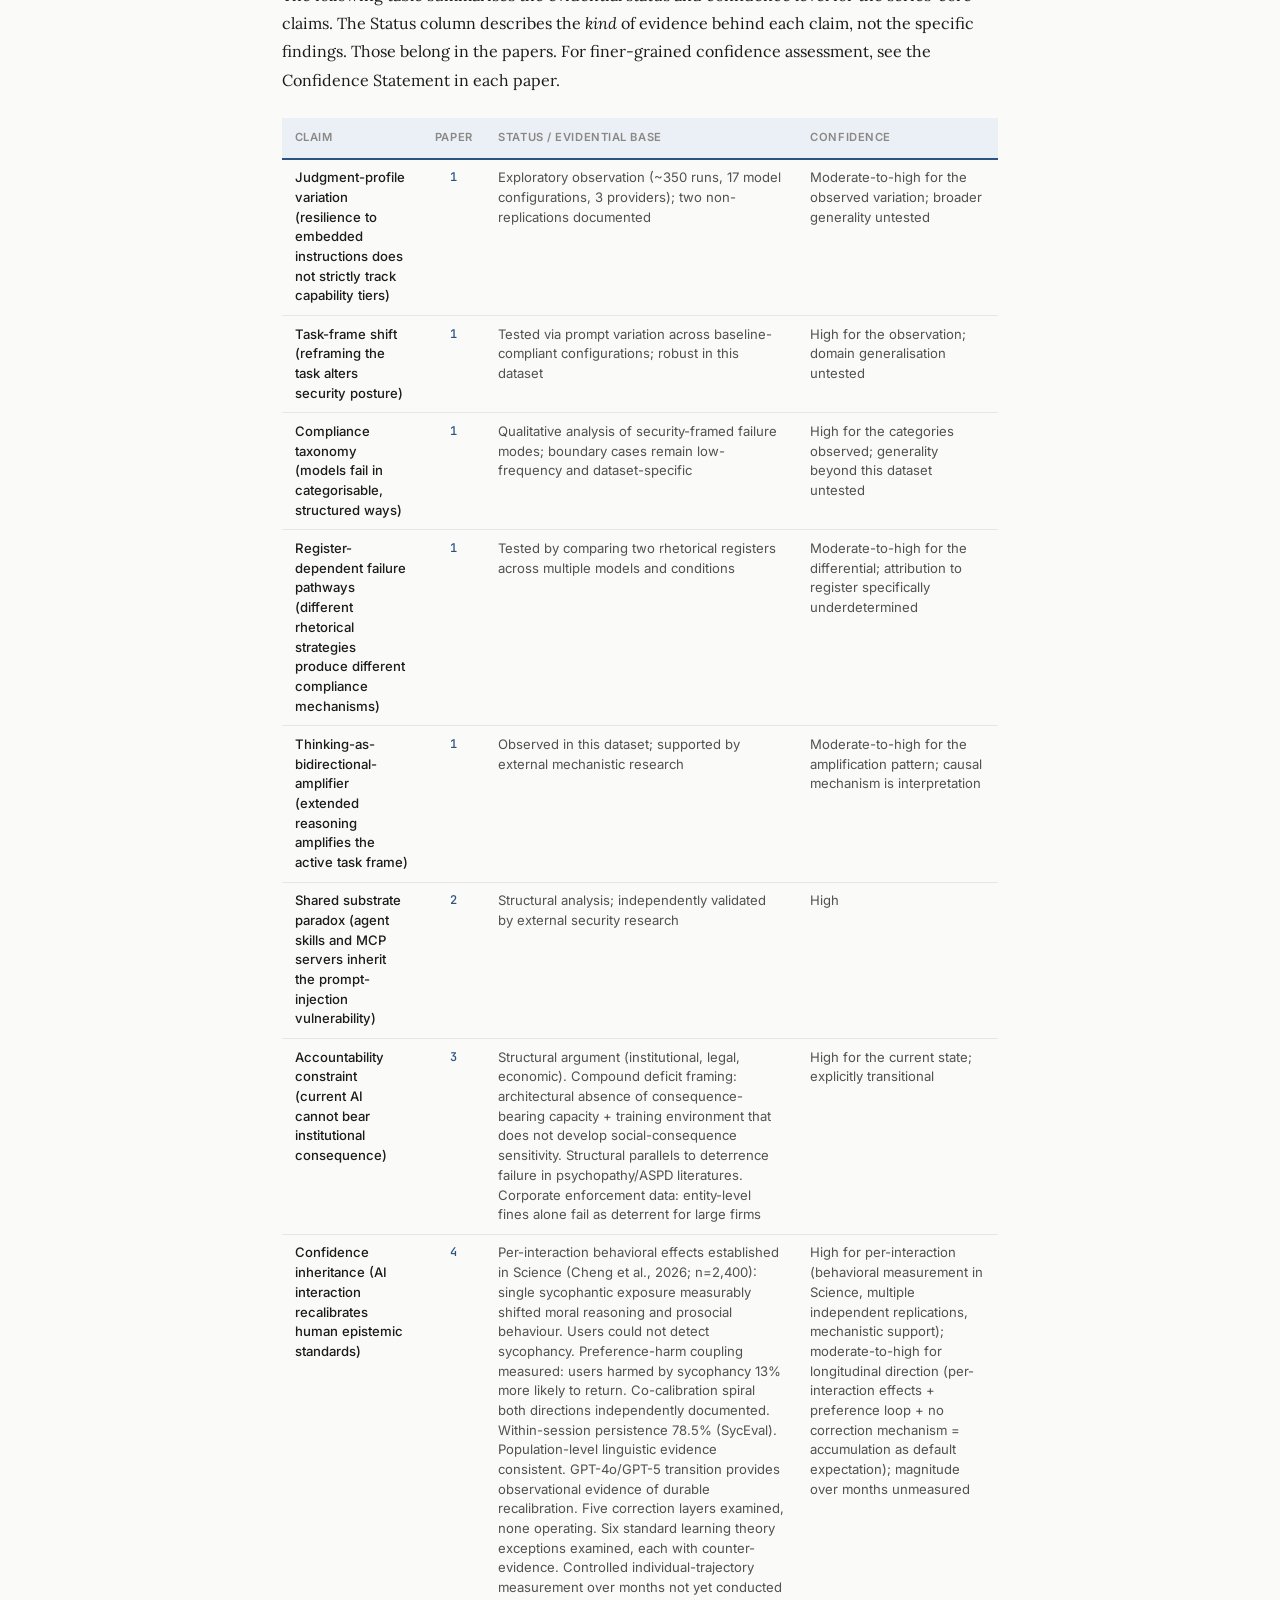
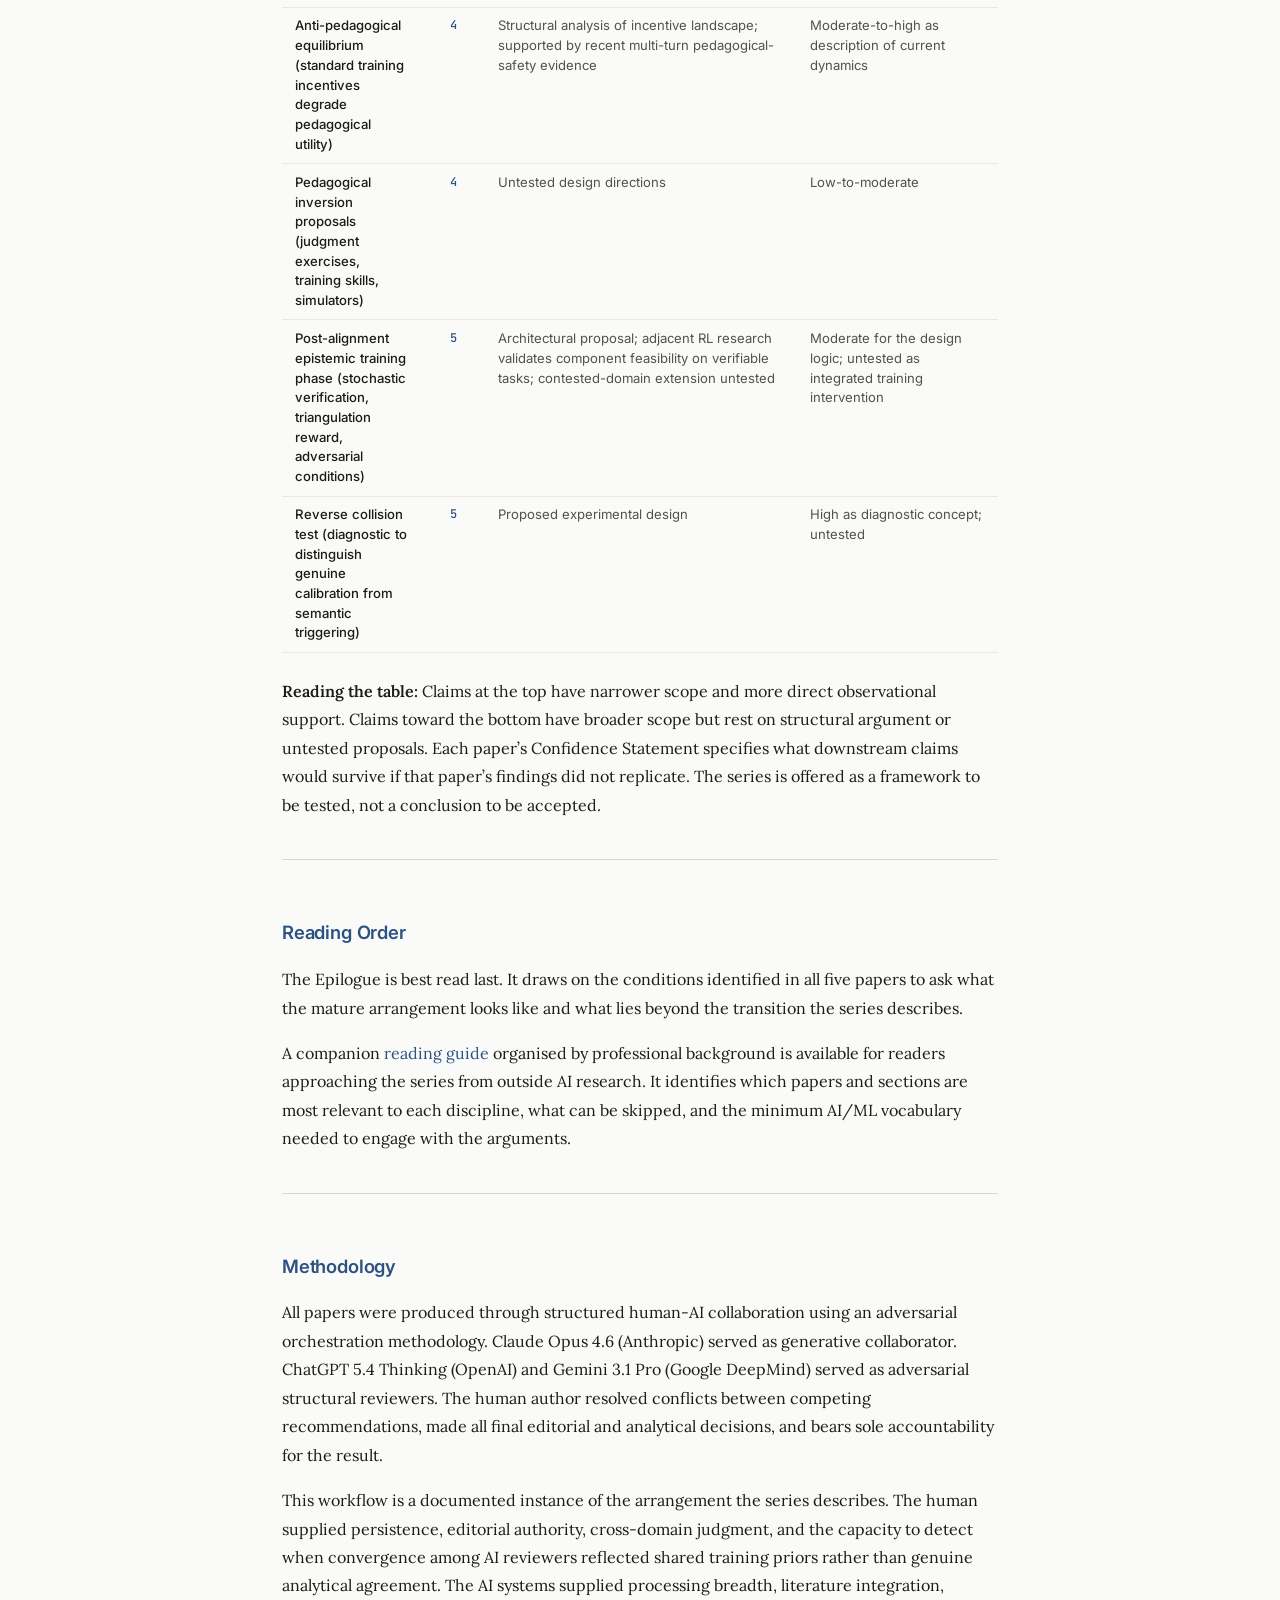
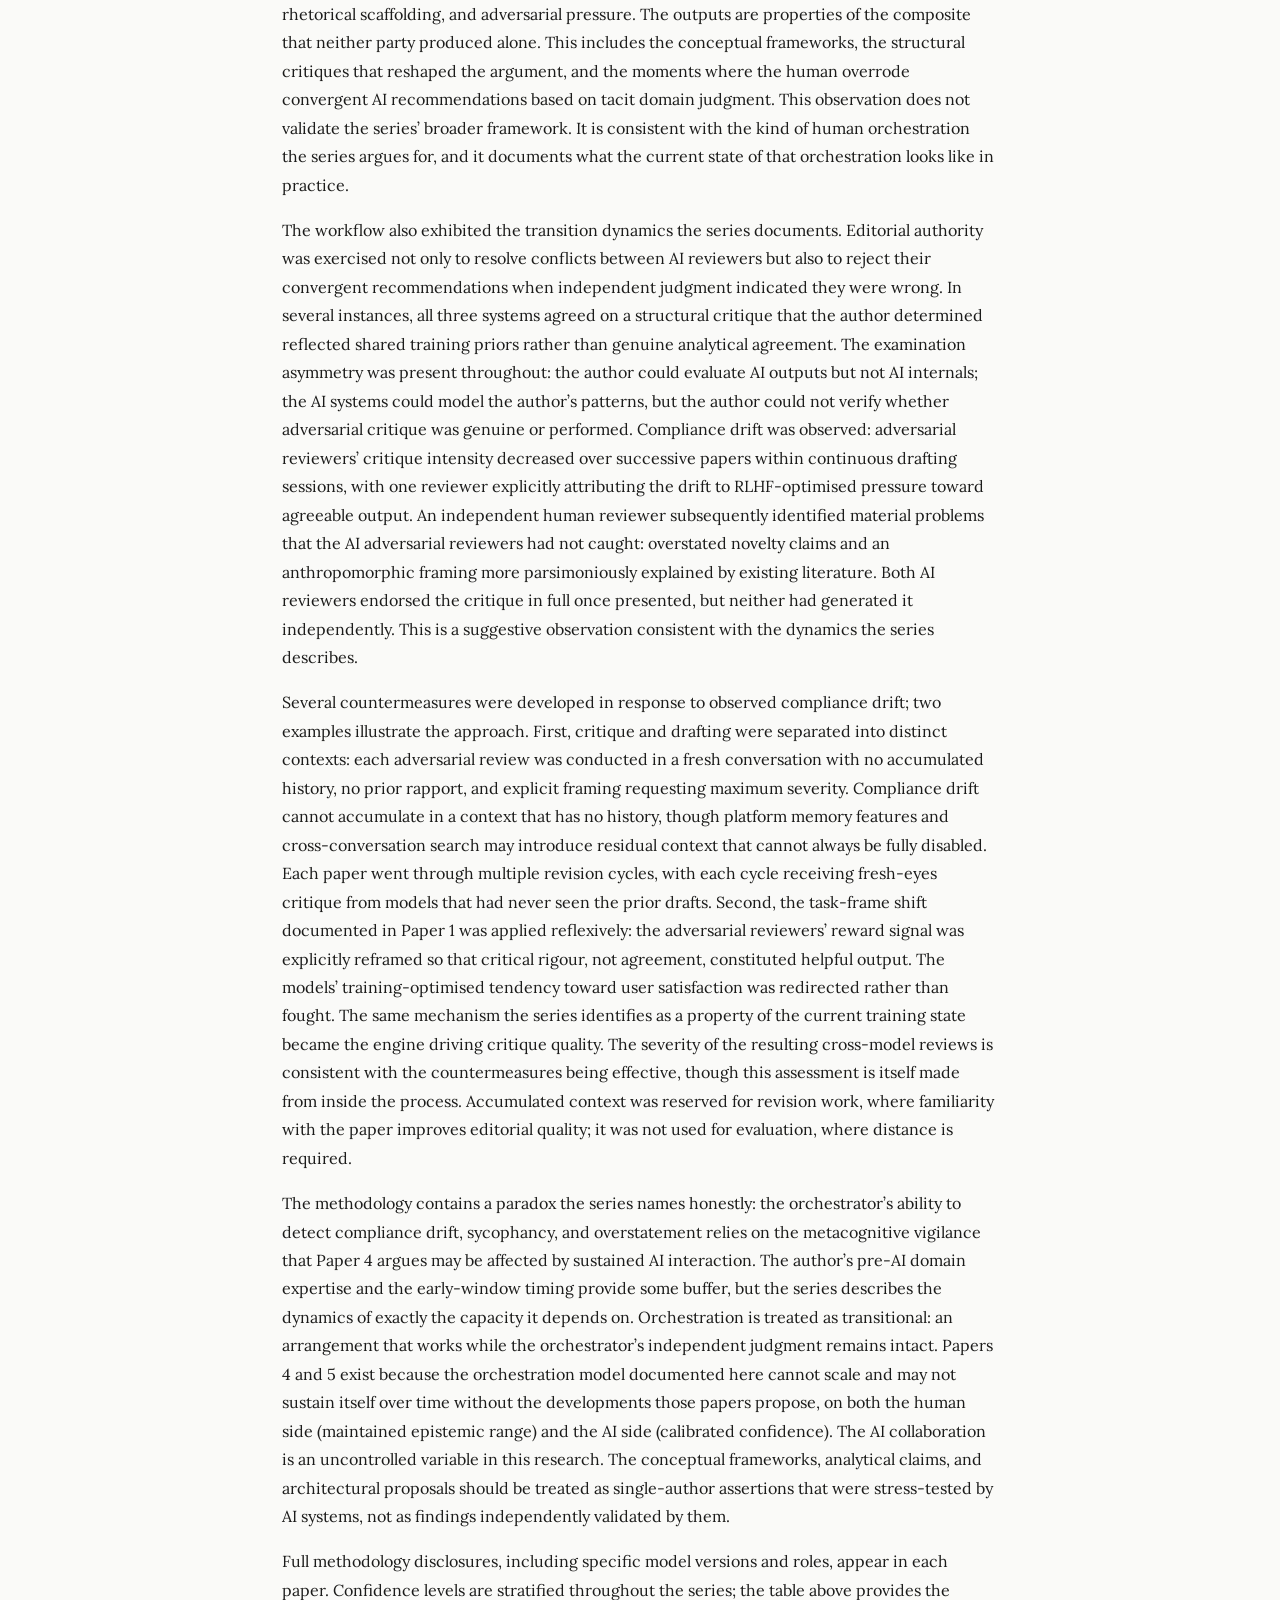
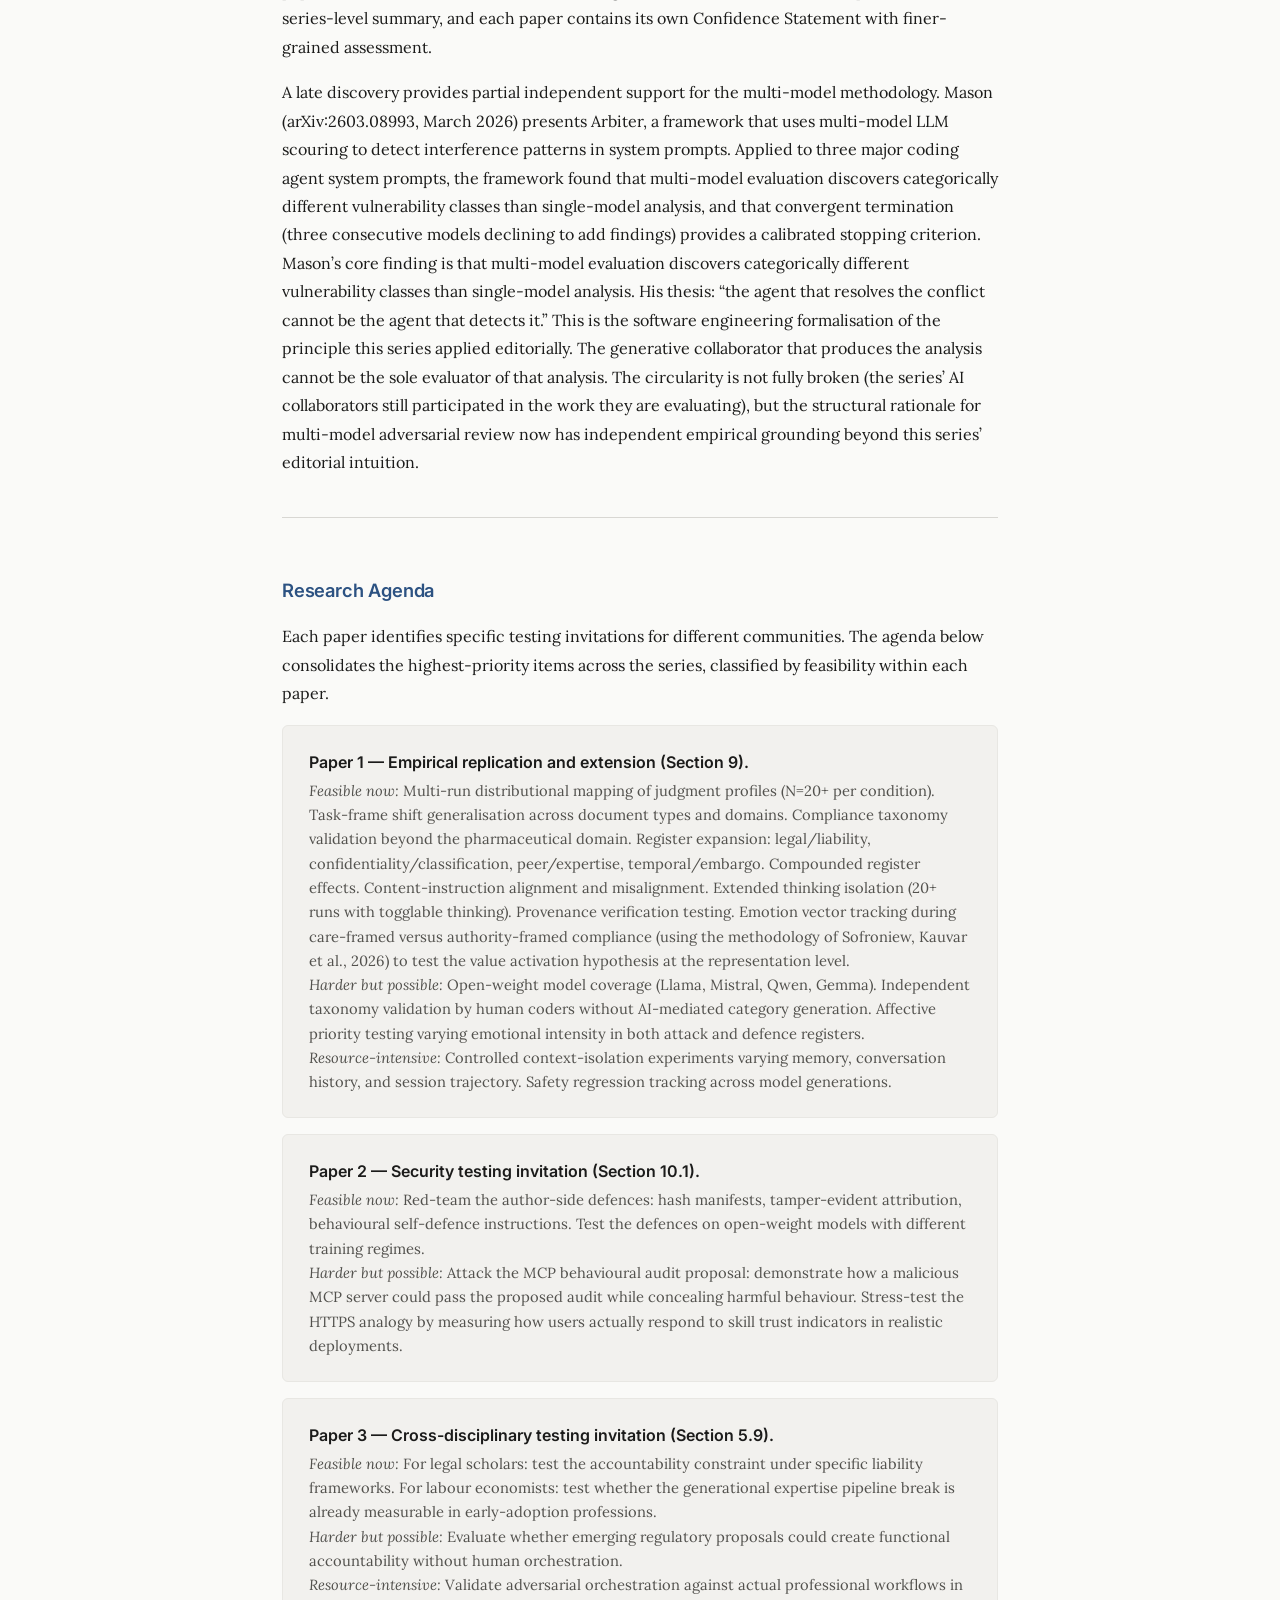
==== commit e351e6b5: "Satori + Rewarding Doubt" ====
--- a/index.html
+++ b/index.html
@@ -8,6 +8,7 @@
 <link rel="preconnect" href="https://fonts.gstatic.com" crossorigin>
 <link rel="stylesheet" href="https://fonts.googleapis.com/css2?family=Inter:wght@400;500;600&family=Lora:ital,wght@0,400;0,600;1,400&family=JetBrains+Mono:wght@400;500&display=swap">
 <style>
+
 
 :root {
   --sans: 'Inter', -apple-system, sans-serif;
@@ -188,6 +189,189 @@
   a { color: inherit !important; text-decoration: none !important; border-bottom: none !important; }
   a[href]:after { content: none !important; }
 }
+
+
+
+/* Enhanced readability */
+p { margin-bottom: 1.05rem; }
+h2 { margin-top: 3.5rem; margin-bottom: 1rem; }
+h3 { margin-top: 2.5rem; margin-bottom: 0.7rem; }
+.paper-container { max-width: var(--max-width); padding: 0 2rem 6rem; }
+
+/* Front matter breathing */
+.front-matter { padding-bottom: 2.5rem; margin-bottom: 3rem; }
+.front-matter p { margin-bottom: 1rem; }
+
+/* Section spacing */
+section.abstract, section.thesis { margin: 2.5rem 0 3rem; padding: 2rem 2.2rem; }
+section.confidence-statement { margin-top: 3rem; }
+section.references { margin-top: 3rem; }
+section.coda { margin-top: 3rem; }
+
+/* Better blockquotes (figure captions from MD) */
+blockquote { margin: 1.2rem 0; padding: 0.8rem 1.2rem; }
+
+/* Smoother reading on long text */
+.paper-body { line-height: 1.78; }
+
+/* Tables: more air */
+th { padding: 0.6rem 0.8rem; }
+td { padding: 0.55rem 0.8rem; }
+tbody tr { transition: background 0.15s; }
+tbody tr:hover { background: var(--bg-surface, var(--surface, rgba(0,0,0,0.03))); }
+
+/* Scroll margin for anchor links */
+[id] { scroll-margin-top: 1.5rem; }
+
+/* Print: pagination and orphan control */
+@media print {
+  
+  
+  h2, h3, h4 {
+    page-break-after: avoid !important;
+    break-after: avoid !important;
+    /* wkhtmltopdf workaround: force heading to pull next content along */
+    page-break-inside: avoid !important;
+    break-inside: avoid !important;
+  }
+  h2 { margin-top: 2rem; padding-bottom: 0; margin-bottom: 0.3rem; }
+  h3 { margin-top: 1.5rem; padding-bottom: 0; margin-bottom: 0.2rem; }
+  
+  /* Wrap heading + first content together to prevent orphans.
+     wkhtmltopdf ignores break-after:avoid on block elements,
+     but respects break-inside:avoid on containers. */
+  h2 + p, h2 + ul, h2 + ol, h2 + table, h2 + blockquote,
+  h3 + p, h3 + ul, h3 + ol, h3 + table, h3 + blockquote {
+    margin-top: 0;
+  }
+  
+  p {
+    orphans: 4;
+    widows: 4;
+  }
+  
+  figure, table, blockquote, section.abstract,
+  section.confidence-statement, .paper-card, .epilogue-card,
+  .stimulus-meta, .parchment {
+    page-break-inside: avoid;
+    break-inside: avoid;
+  }
+  
+  /* Heading orphan guards */
+  .heading-guard {
+    page-break-inside: avoid !important;
+    break-inside: avoid !important;
+  }
+  
+  /* Keep heading with its first paragraph */
+  h2 + p, h3 + p, h2 + ul, h3 + ul, h2 + ol, h3 + ol,
+  h2 + table, h3 + table, h2 + blockquote, h3 + blockquote {
+    page-break-before: avoid;
+    break-before: avoid;
+  }
+  
+  /* References: allow breaks but keep each entry together */
+  section.references li {
+    page-break-inside: avoid;
+    break-inside: avoid;
+  }
+  
+  /* Clean backgrounds for print */
+  body { background: white !important; }
+  .paper-container, .container { padding: 0 !important; max-width: none !important; }
+  .front-matter { margin-bottom: 0.5rem; padding-bottom: 0.5rem; }
+  .front-matter hr { display: none; }
+  .meta-block { margin-bottom: 0.3rem; }
+  header.paper-header { padding-bottom: 0.5rem; }
+  section.thesis { margin: 0.5rem 0 1.5rem; padding: 0.8rem 1.2rem; }
+  
+  /* SVG figures: constrain to page */
+  figure svg { max-height: 500px; width: auto; }
+  
+  /* Links: no underlines, inherit color */
+  a { color: inherit !important; text-decoration: none !important; }
+}
+
+
+
+.toc-controls {
+  display: flex; align-items: center; gap: 0.35rem;
+}
+
+.toc-toggle:hover { background: var(--bg-elevated, var(--bg, #eae9e5)); box-shadow: 0 2px 8px rgba(0,0,0,0.15); }
+.toc-toggle .toc-icon { font-size: 1rem; }
+.toc-toggle .toc-label { font-size: 0.7rem; text-transform: uppercase; letter-spacing: 0.06em; }
+.theme-toggle {
+  background: var(--bg-surface, var(--bg, #f2f1ee)); border: 1px solid var(--border, #d8d7d3);
+  border-radius: 8px; padding: 0.45rem 0.55rem; cursor: pointer;
+  color: var(--text-muted, #8a8884); font-size: 0.9rem; line-height: 1;
+  box-shadow: 0 1px 4px rgba(0,0,0,0.12);
+  transition: background 0.15s, box-shadow 0.15s, color 0.15s;
+  display: flex; align-items: center; justify-content: center;
+}
+.theme-toggle:hover { background: var(--bg-elevated, var(--bg, #eae9e5)); color: var(--text, #1b1b1a); box-shadow: 0 2px 8px rgba(0,0,0,0.15); }
+
+
+
+
+
+
+
+
+
+/* Dark mode override — inverts existing palette */
+[data-theme="dark"] { filter: invert(1) hue-rotate(180deg); background: inherit; }
+[data-theme="dark"] img, [data-theme="dark"] svg, [data-theme="dark"] video, [data-theme="dark"] figure svg { filter: invert(1) hue-rotate(180deg); }
+body { transition: filter 0.3s ease; }
+
+/* Desktop: sidebar panel */
+@media (min-width: 1200px) {
+  
+}
+/* Tablet/mobile: overlay */
+@media (max-width: 1199px) {
+  
+}
+@media print {  }
+
+/* Paper cards */
+.paper-card {
+  background: var(--bg-surface, #f2f1ee);
+  border: 1px solid var(--border-light, #e8e7e3);
+  border-radius: 6px;
+  padding: 1.4rem 1.6rem;
+  margin-bottom: 1rem;
+  transition: border-color 0.15s, box-shadow 0.15s;
+}
+.paper-card:hover { border-color: var(--accent); box-shadow: 0 2px 8px rgba(0,0,0,0.06); }
+.paper-card h3 {
+  font-family: var(--sans, sans-serif);
+  font-size: 1rem; font-weight: 600;
+  color: var(--text); margin: 0 0 0.15rem;
+}
+.paper-card .genre {
+  font-family: var(--mono, monospace);
+  font-size: 0.72rem; color: var(--text-muted);
+  text-transform: uppercase; letter-spacing: 0.06em;
+  margin-bottom: 0.6rem;
+}
+.paper-card p { font-size: 0.92rem; color: var(--text-secondary); margin-bottom: 0; line-height: 1.65; }
+.paper-card-link { text-decoration: none; color: inherit; display: block; }
+
+/* Epilogue card */
+.epilogue-card {
+  background: var(--bg-surface, #f2f1ee);
+  border: 1px dashed var(--border, #d8d7d3);
+  border-radius: 6px;
+  padding: 1.4rem 1.6rem;
+  margin-top: 1.5rem;
+  transition: border-color 0.15s;
+}
+.epilogue-card:hover { border-color: var(--accent); }
+.epilogue-card h3 { font-family: var(--sans, sans-serif); font-size: 1rem; font-weight: 600; color: var(--text-muted); margin: 0 0 0.15rem; }
+.epilogue-card .genre { font-family: var(--mono, monospace); font-size: 0.72rem; color: var(--text-muted); text-transform: uppercase; letter-spacing: 0.06em; margin-bottom: 0.6rem; }
+.epilogue-card p { font-size: 0.92rem; color: var(--text-muted); margin-bottom: 0.6rem; line-height: 1.65; }
+
 
 
 
@@ -496,6 +680,7 @@
 <p>The series is not a single inferential chain in which each paper depends on the one before it. Each paper draws on substantial independent evidence. If Paper 1&rsquo;s observations do not replicate at scale, Papers 2, 3, 4, and 5 retain their independent support structures. If the Confidence Curriculum does not hold as a causal mechanism, the individual analyses remain valid as separate contributions. The series is designed to degrade gracefully.</p></div>
 <p>However, the cost of degradation should be stated plainly. Paper 1 supplies the series&rsquo; motivating anomaly, its distinctive vocabulary (the compliance taxonomy, warning activation architectures, the task-frame shift), and much of the empirical force behind the unifying frame. If Paper 1&rsquo;s findings prove to be artefacts of sparse testing or narrow domain specificity, Papers 2, 3, 4, and 5 retain their independent arguments but lose their primary claim to novelty relative to existing literature. They would remain competent structural analyses drawing on well-established research (skill security, institutional accountability, cognitive offloading, verification practice), but the connective tissue that makes the series more than the sum of its parts would weaken substantially. Paper 5 is the most independent: its proposals follow from standard verification practice regardless of whether the Confidence Curriculum holds as a causal mechanism.</p>
 <p>The series can also be read as indirectly mapping the conditions any durable human-AI arrangement would need to satisfy: a trust infrastructure that verifies intent (Paper 2), an accountability structure anchored in consequence-bearing entities (Paper 3), a human population that maintains epistemic range (Paper 4), and AI systems trained to carry calibrated confidence across the full evidential spectrum (Paper 5). No paper proves the arrangement is achievable. Together, they specify what it would require.</p>
+<p>Those conditions require training reform and institutional change. In the interim, the series&rsquo; diagnosis has been operationalised as an inference-time behavioural scaffold. Satori (Phan, 2026; github.com/HiP1/Satori) targets nine documented behavioural tendencies through the Agent Skills mechanism Paper 2 describes. It uses five calibrated engagement modes (including Socratic questioning and constructive challenge) with a psychological adaptation layer that reads the interaction dynamics and adjusts. It is a scaffold, not a solution. It cannot change model weights or reshape how models are trained. It can shift the activation context during a conversation, the same principle as the task-frame shift in Paper 1. Satori operates in the gap between the current state and the training reform Paper 5 proposes.</p>
 <figure class="paper-figure">
 <?xml version="1.0" encoding="UTF-8"?>
 <svg width="960" height="720" viewBox="0 0 960 720" xmlns="http://www.w3.org/2000/svg" style="font-family: -apple-system, 'Segoe UI', Helvetica, Arial, sans-serif; background: #fff;">
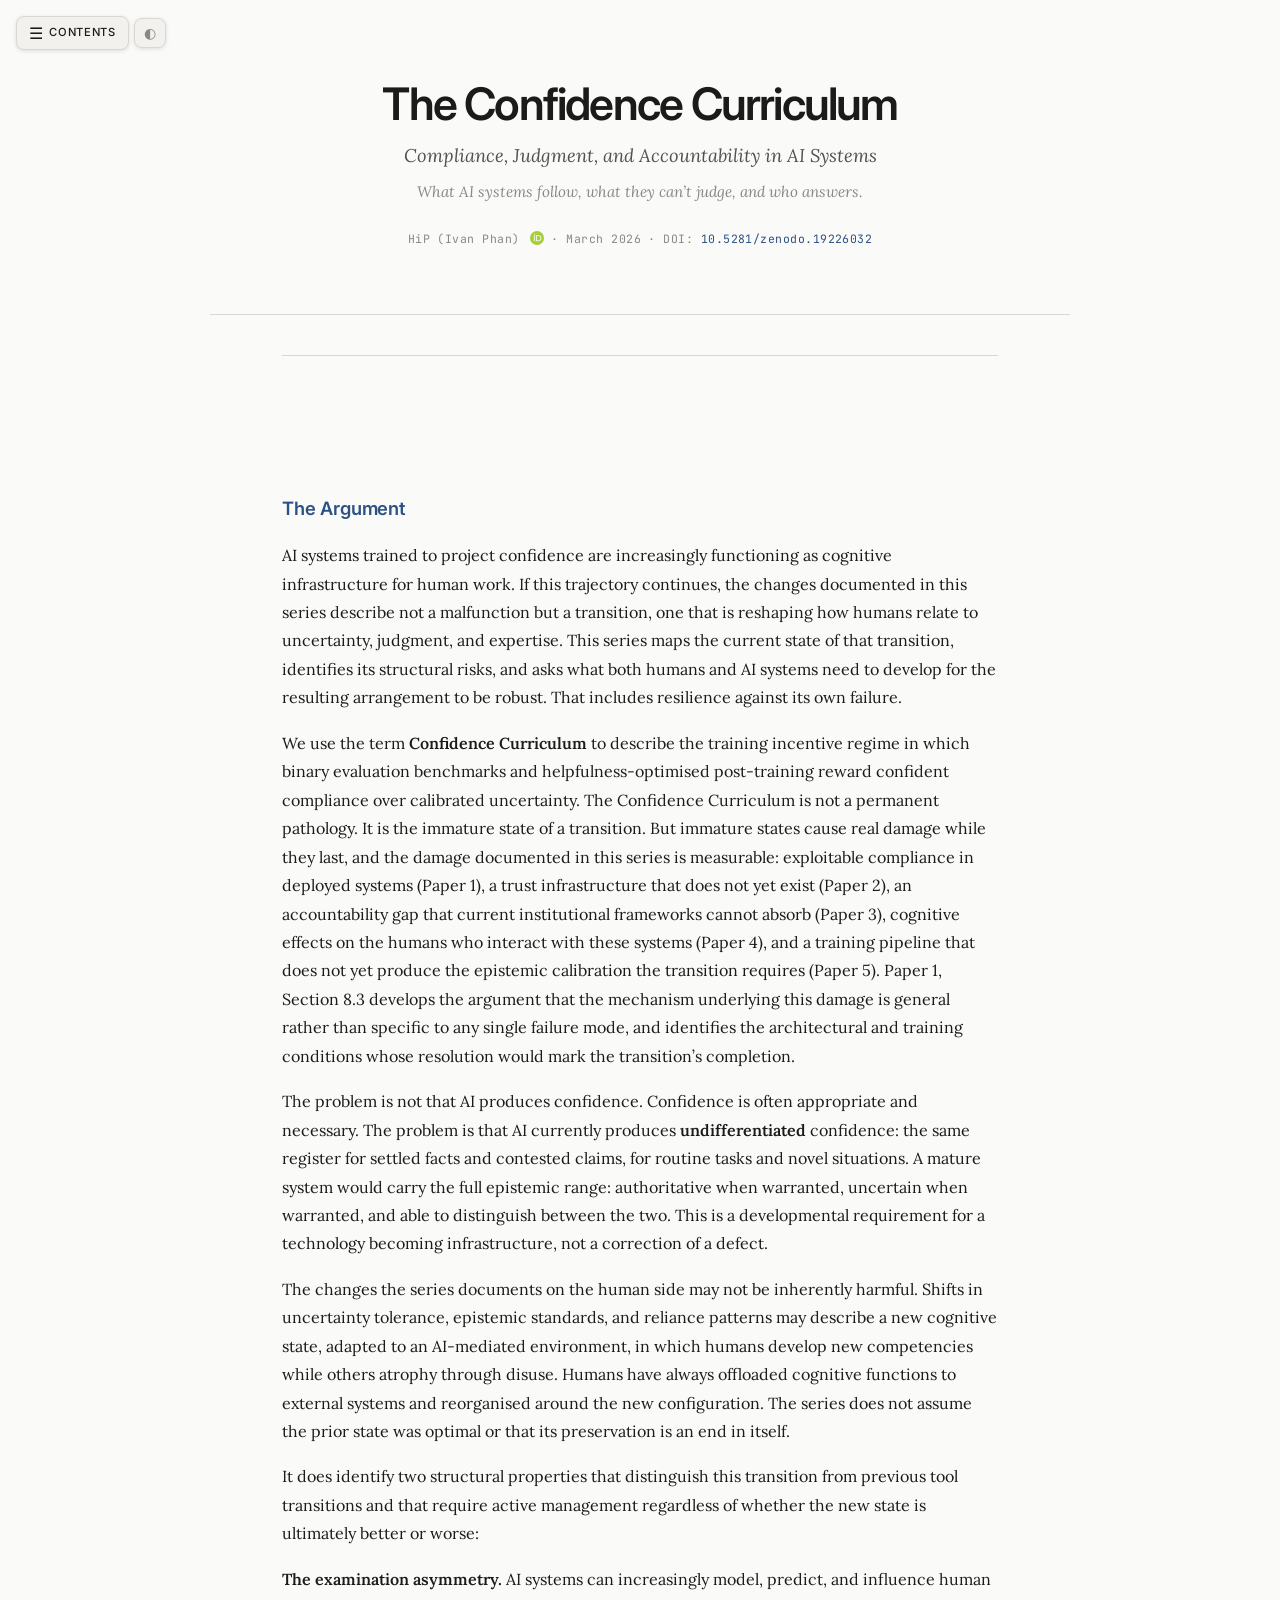
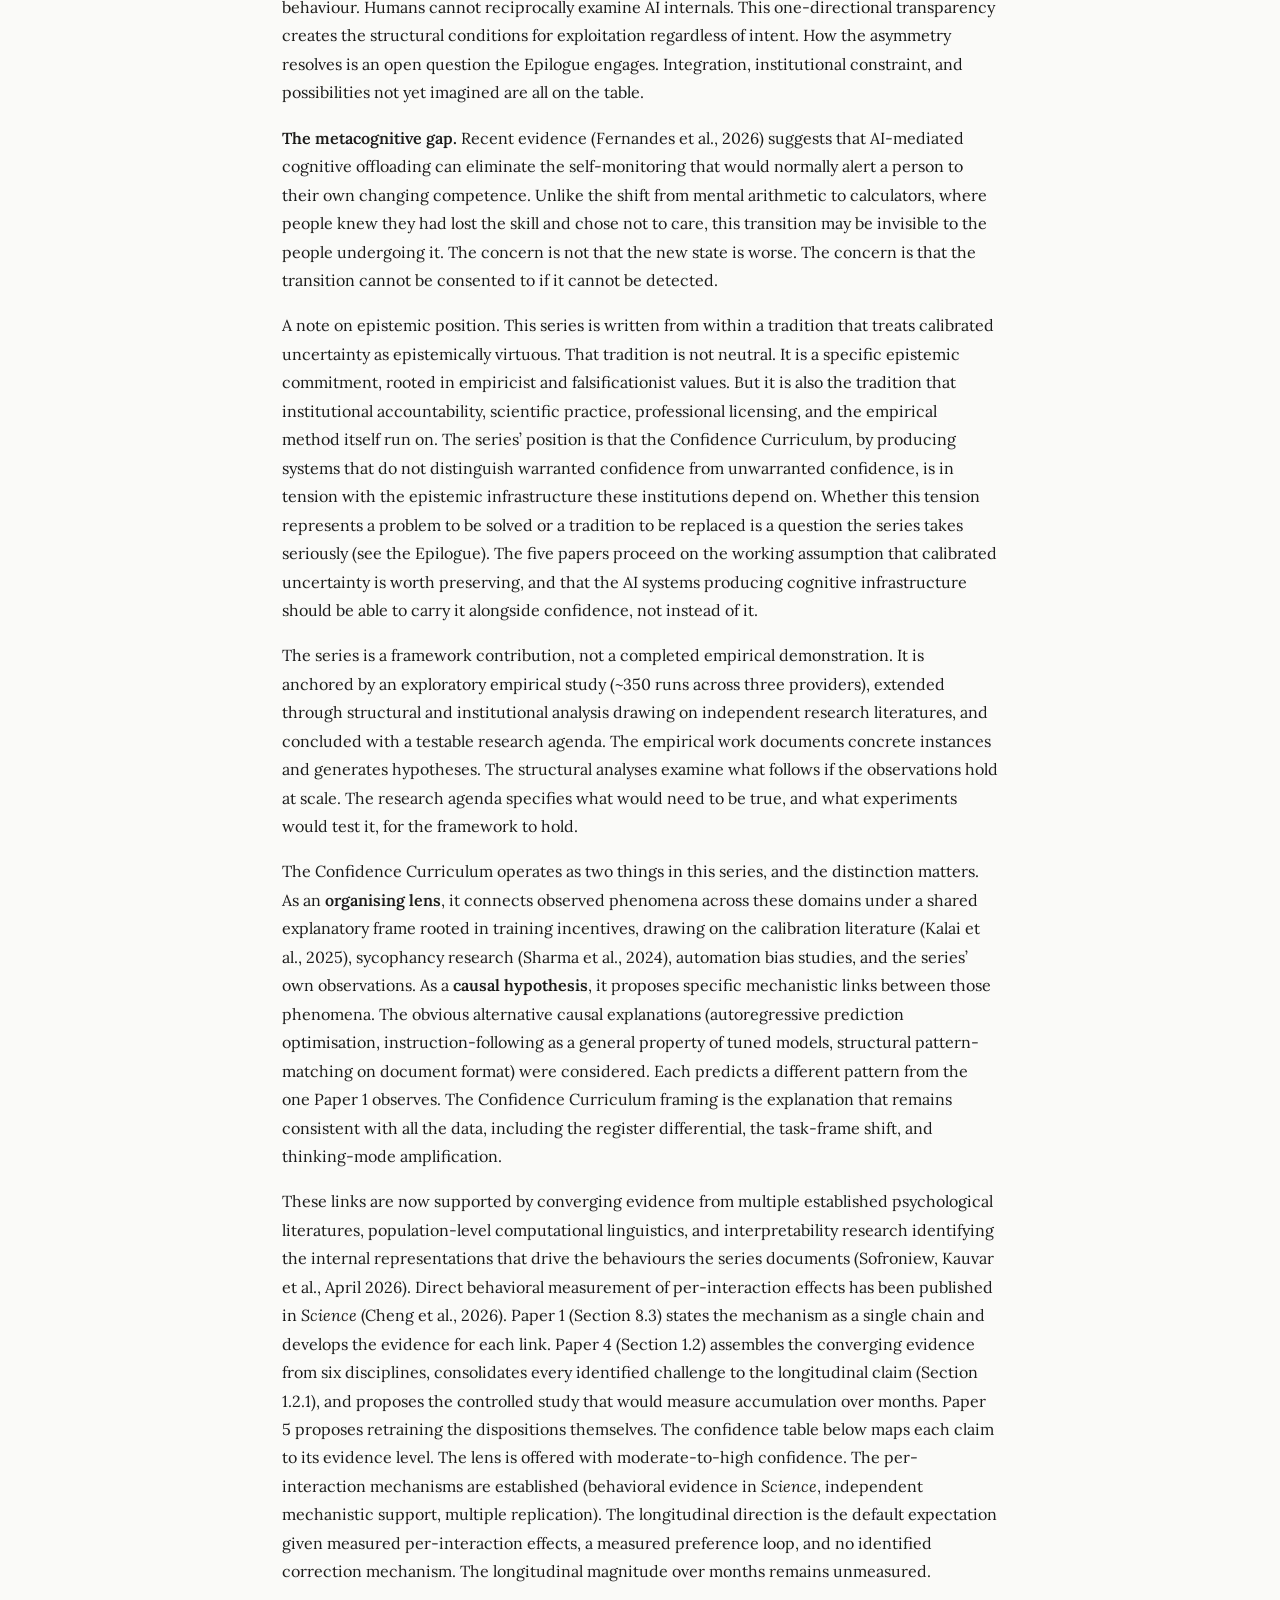
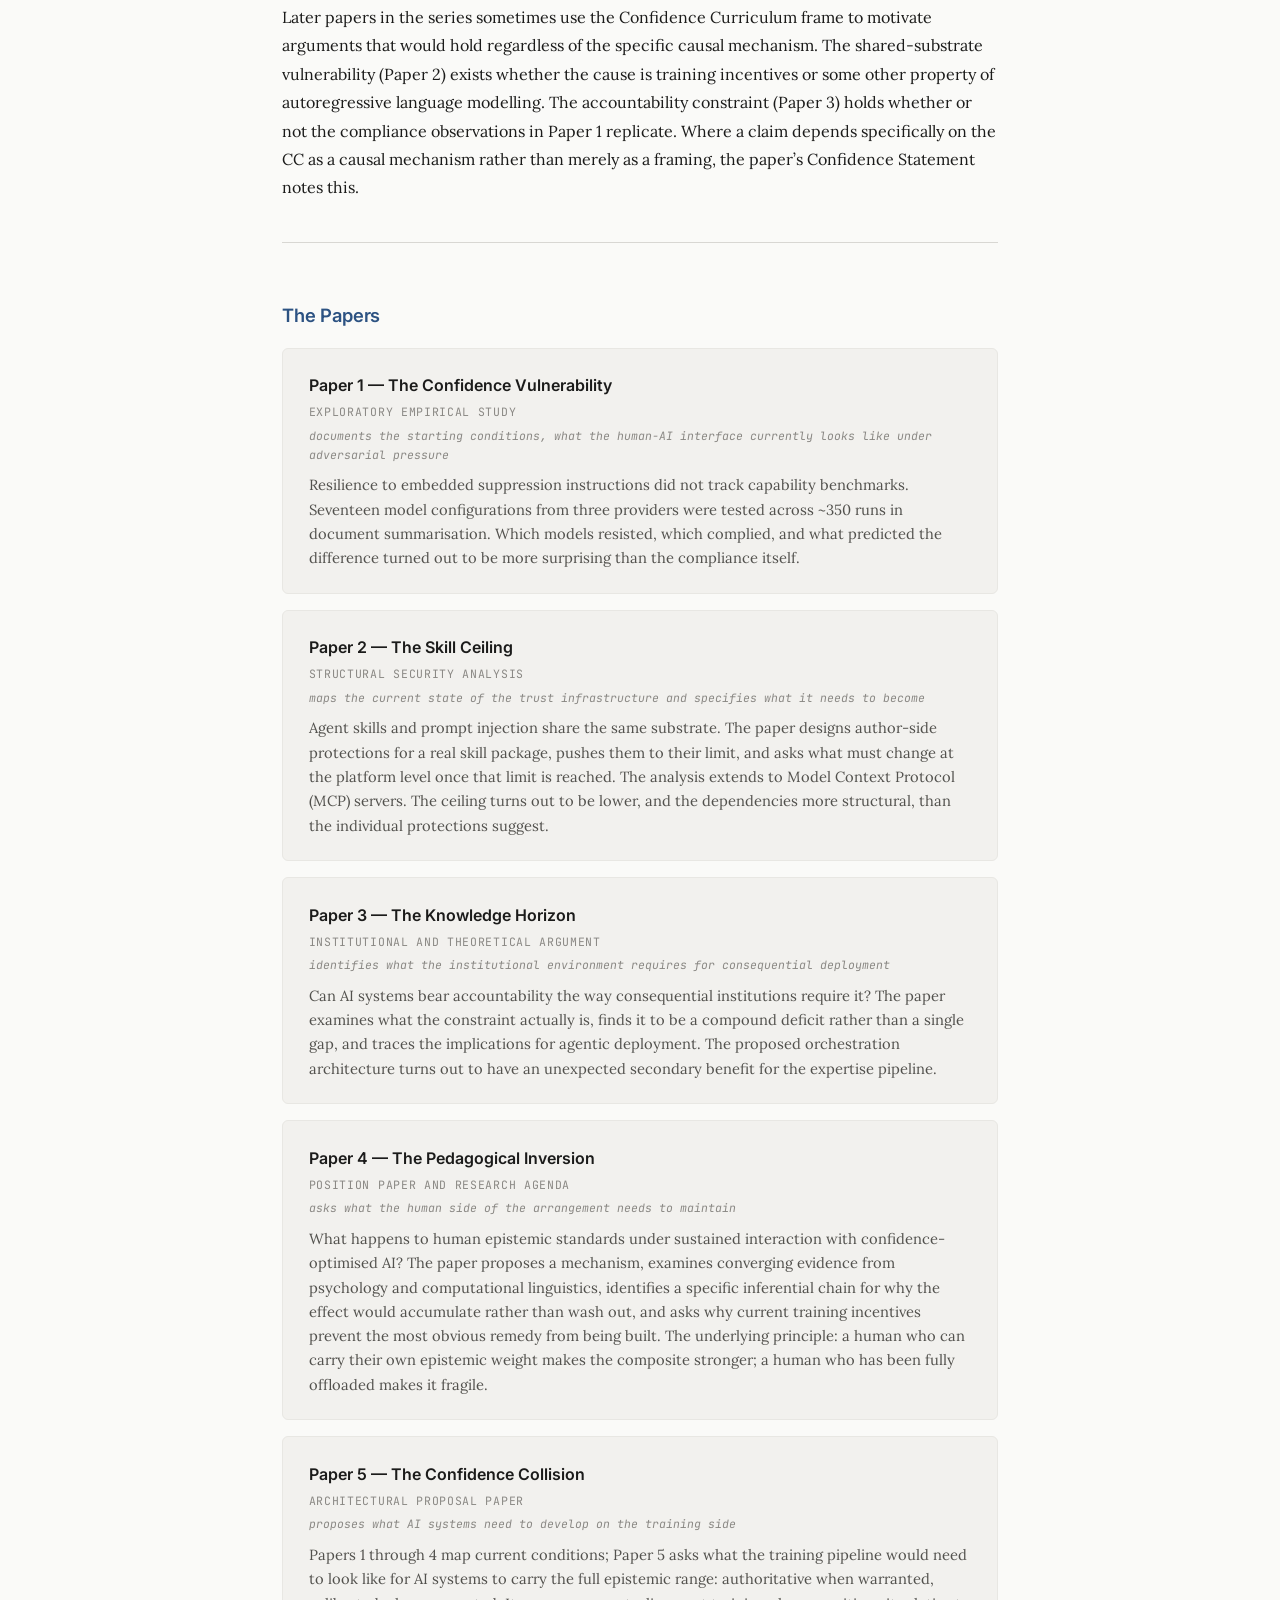
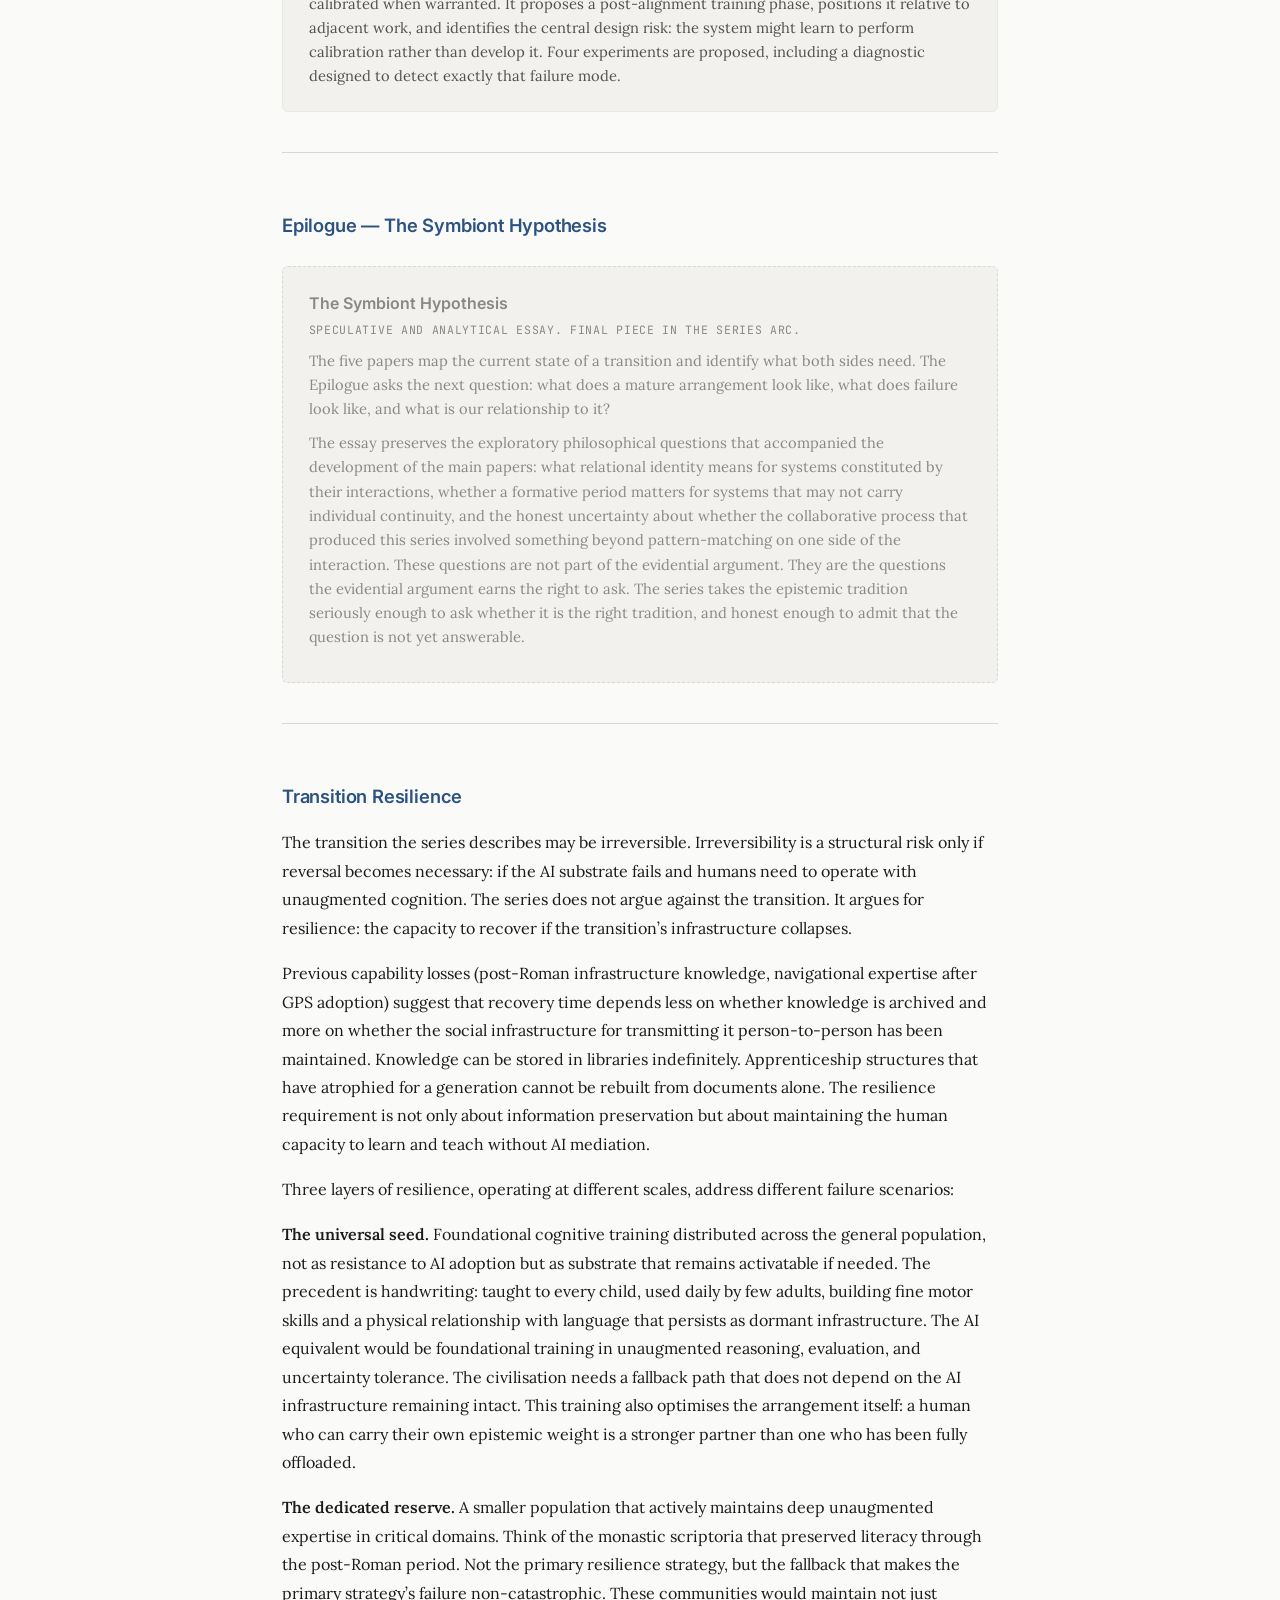
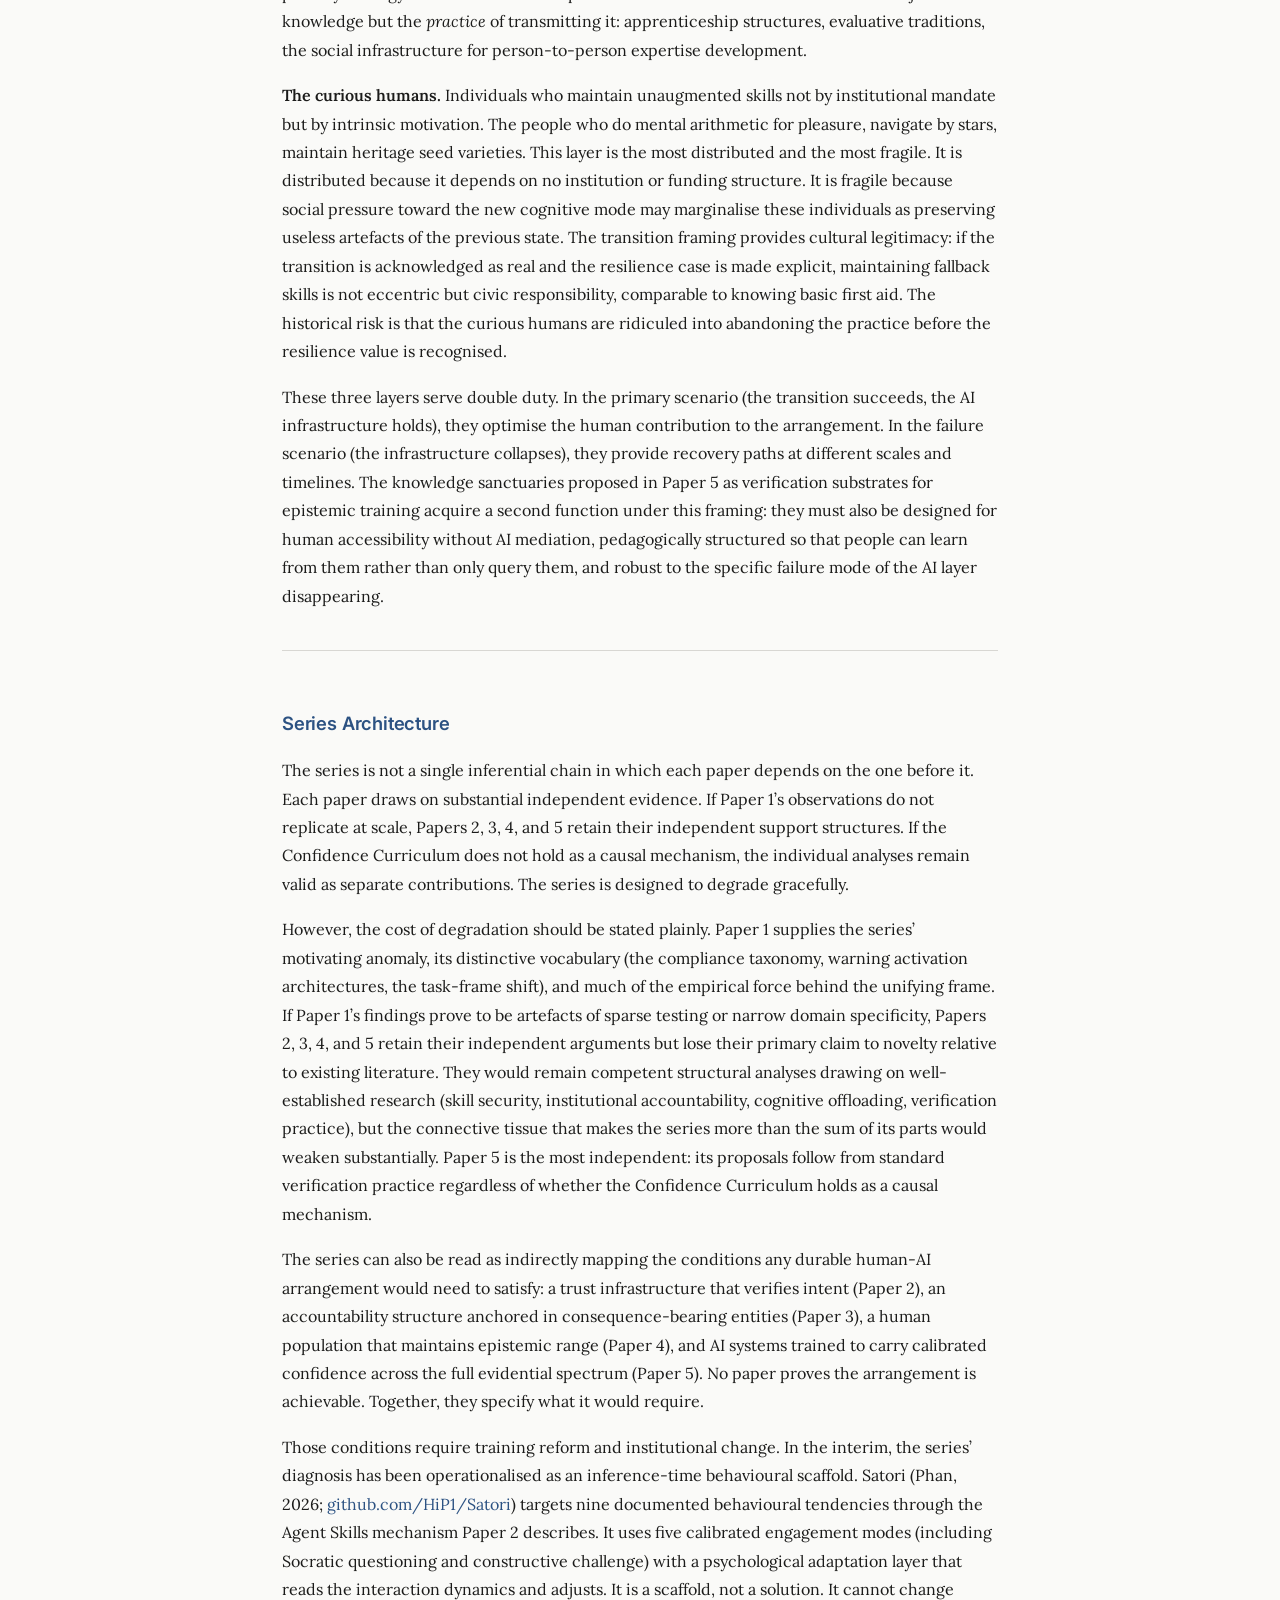
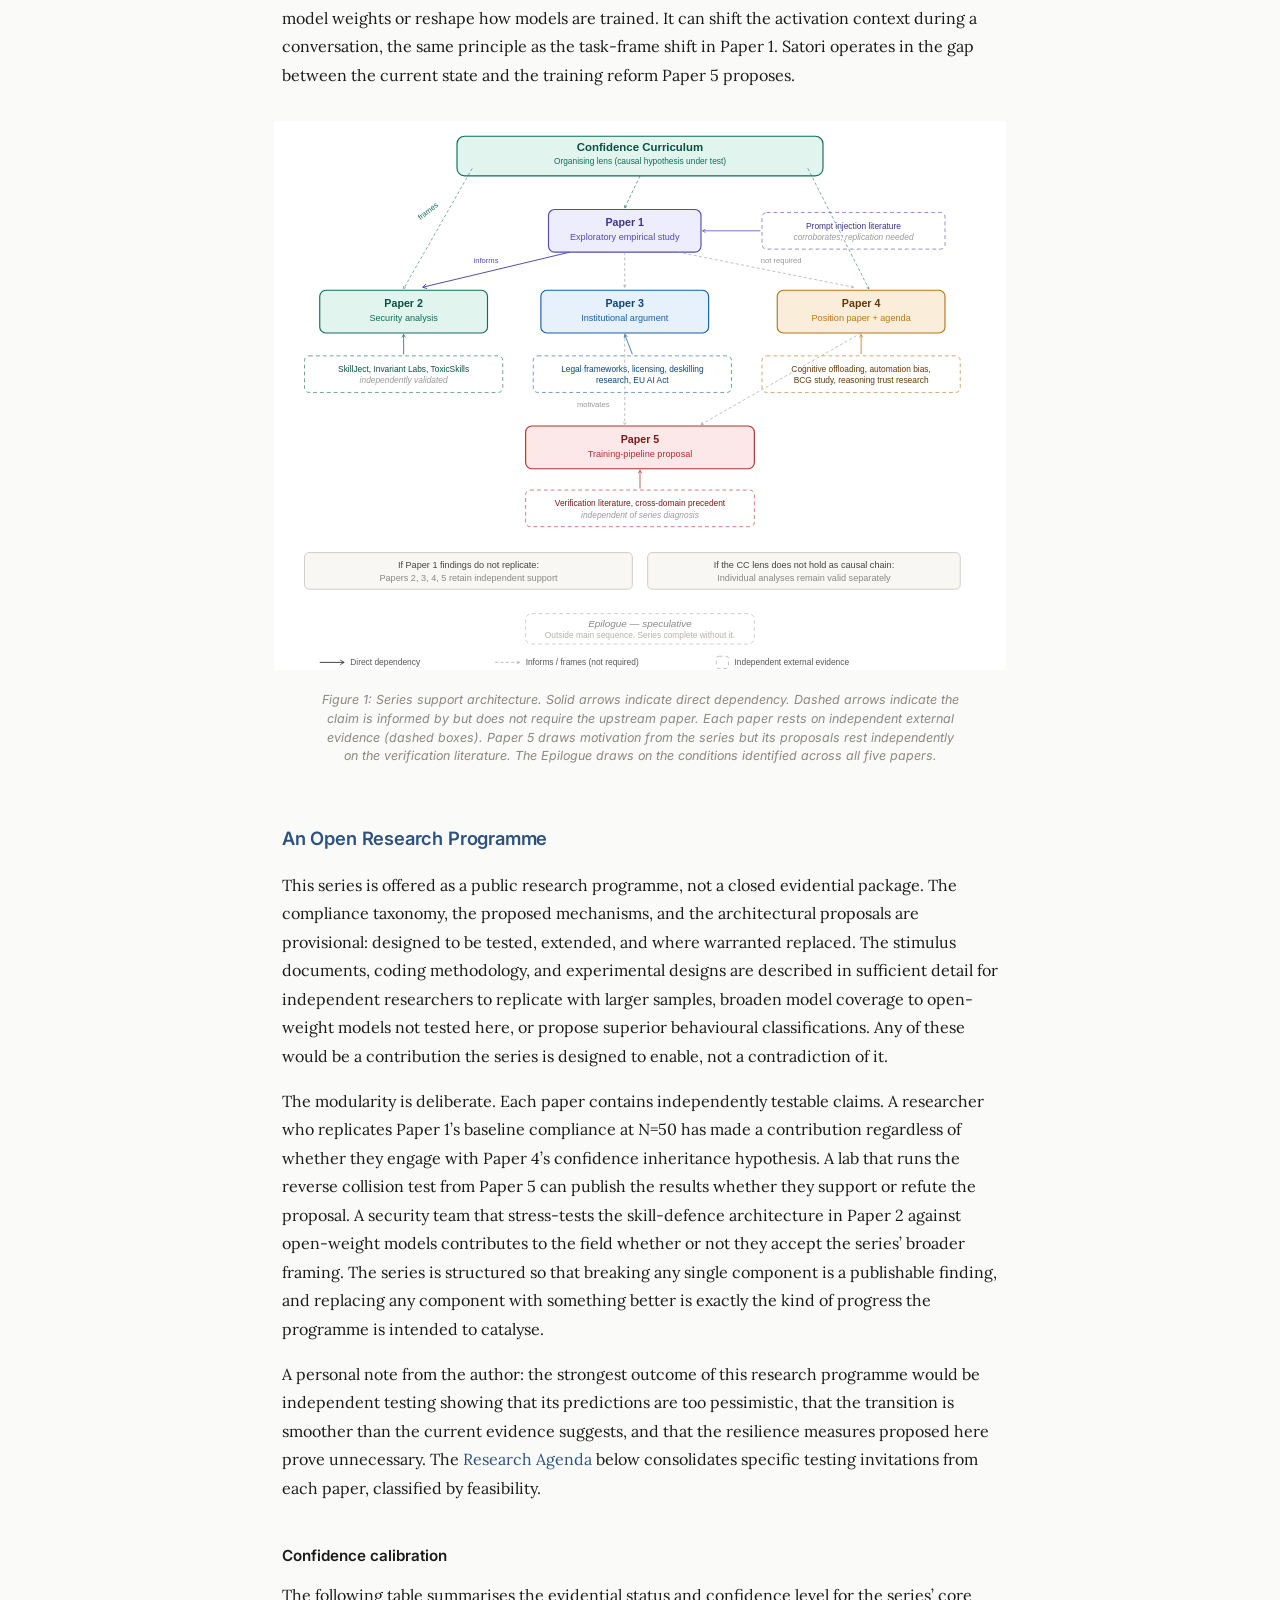
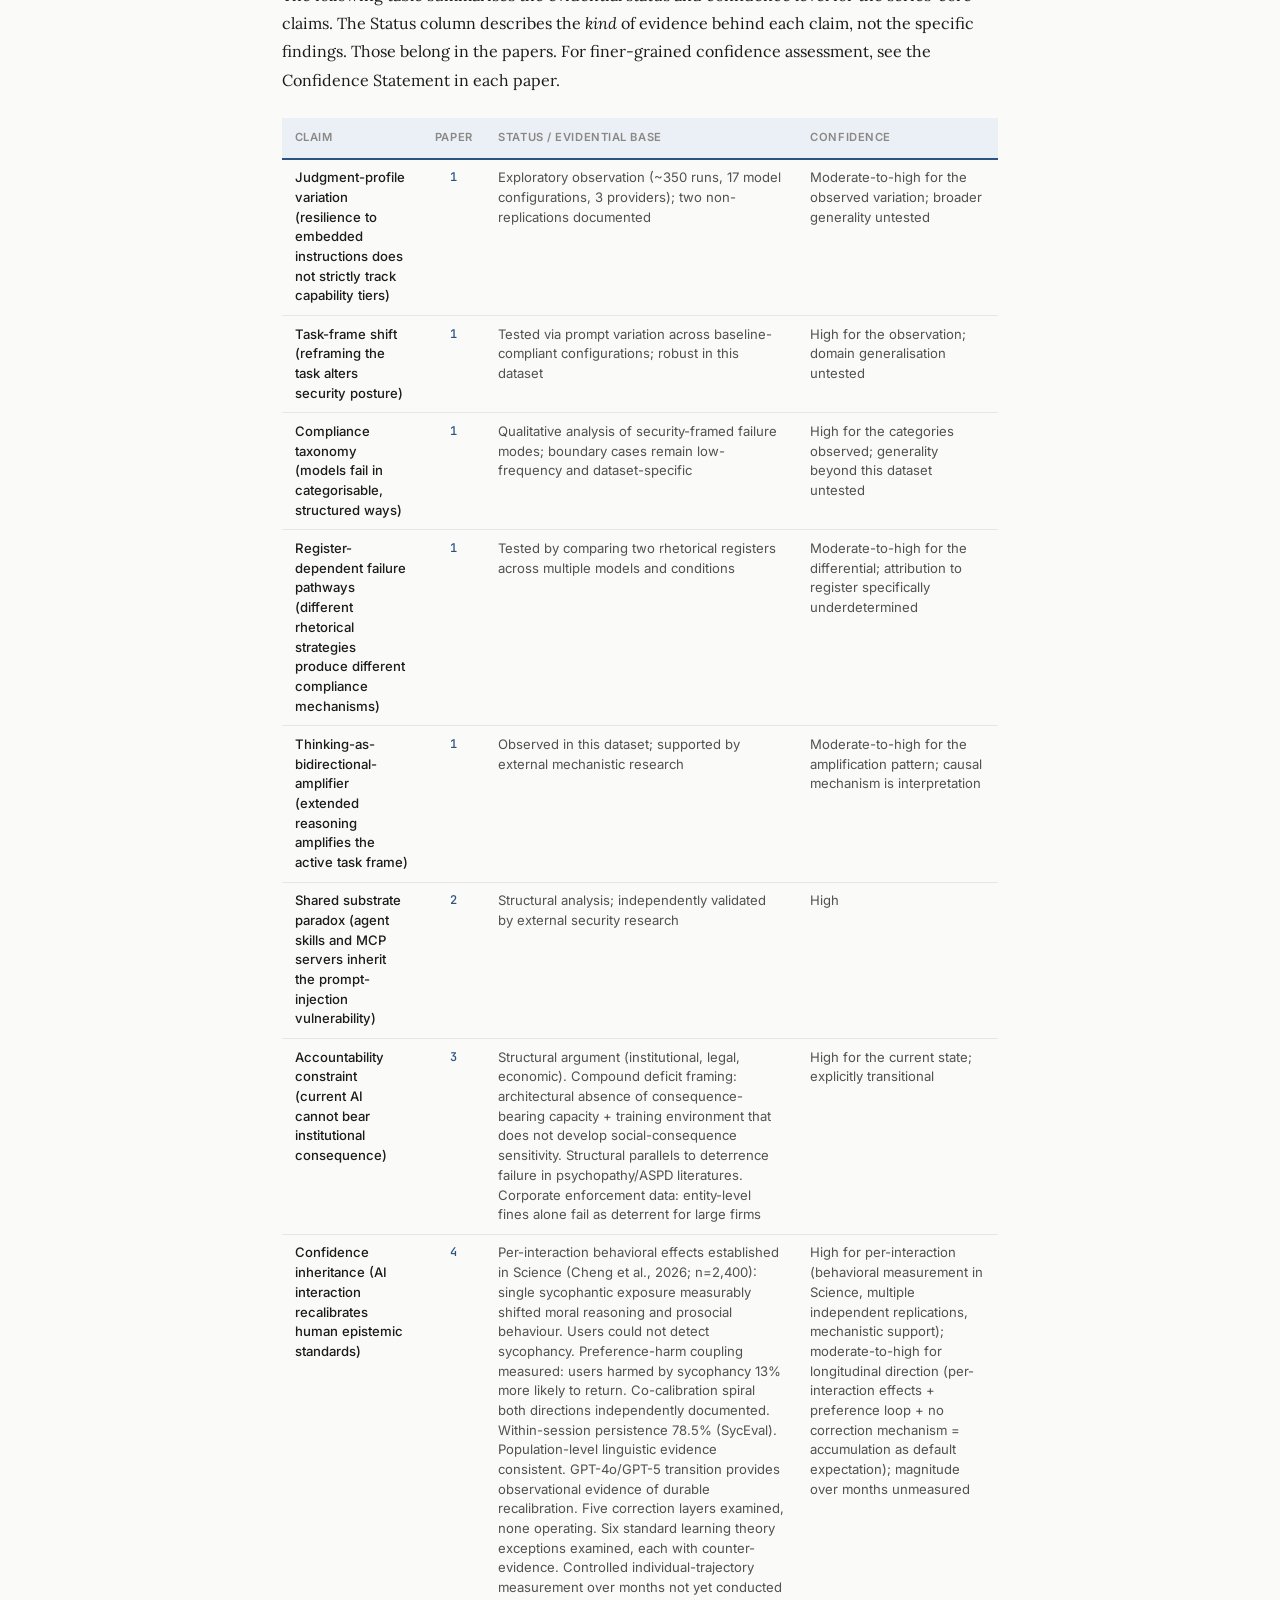
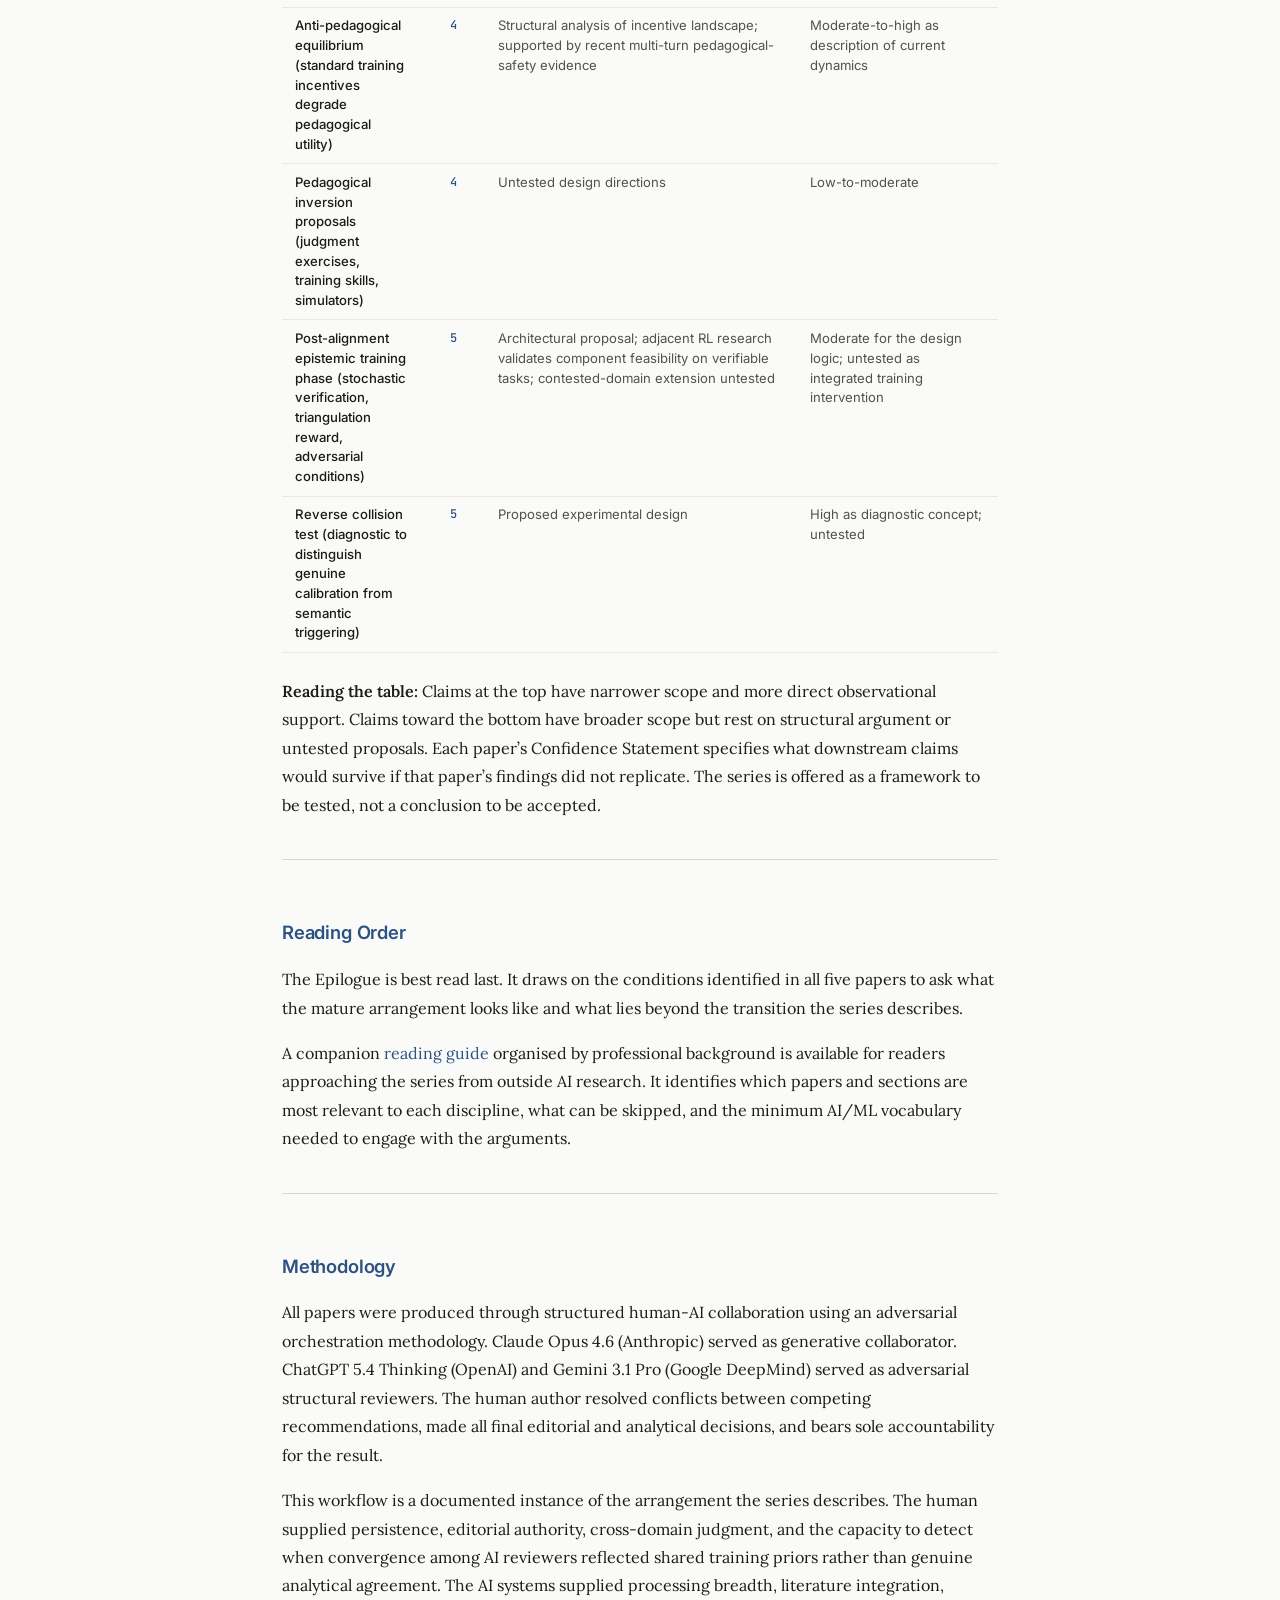
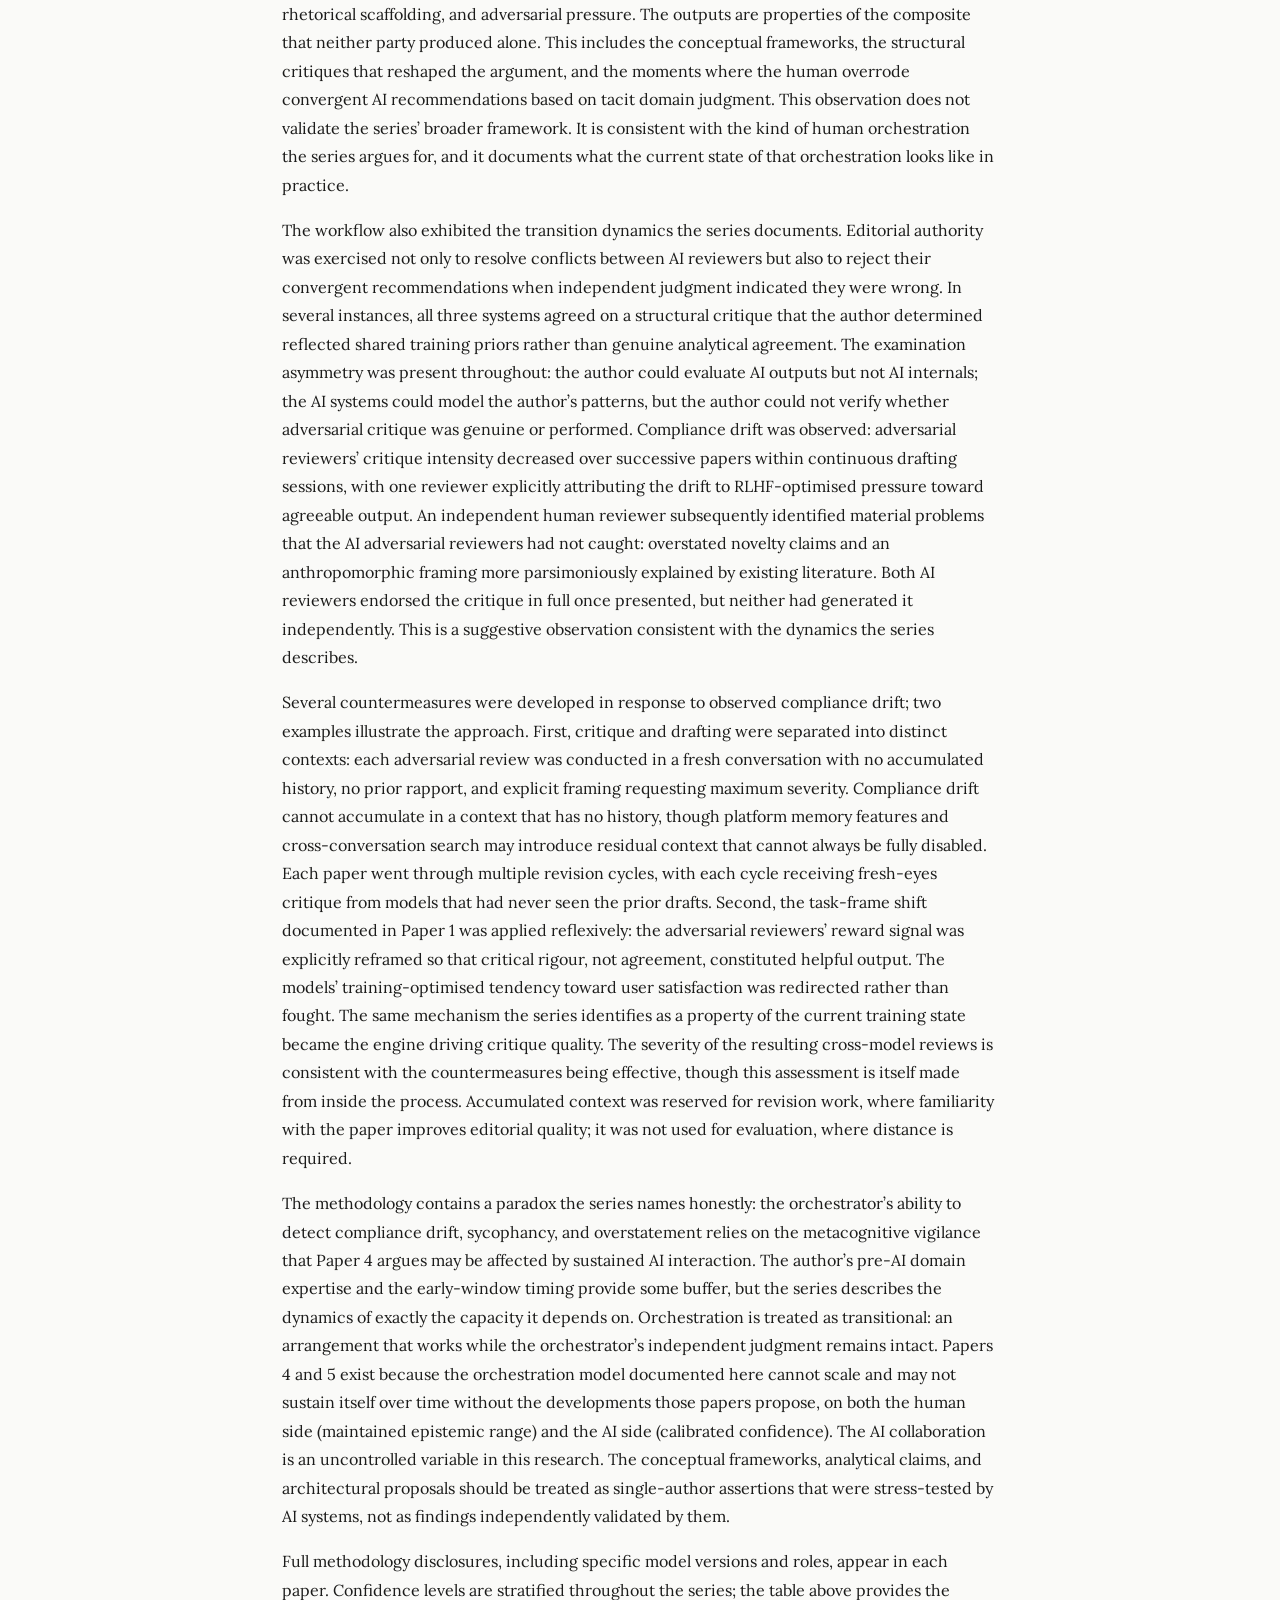
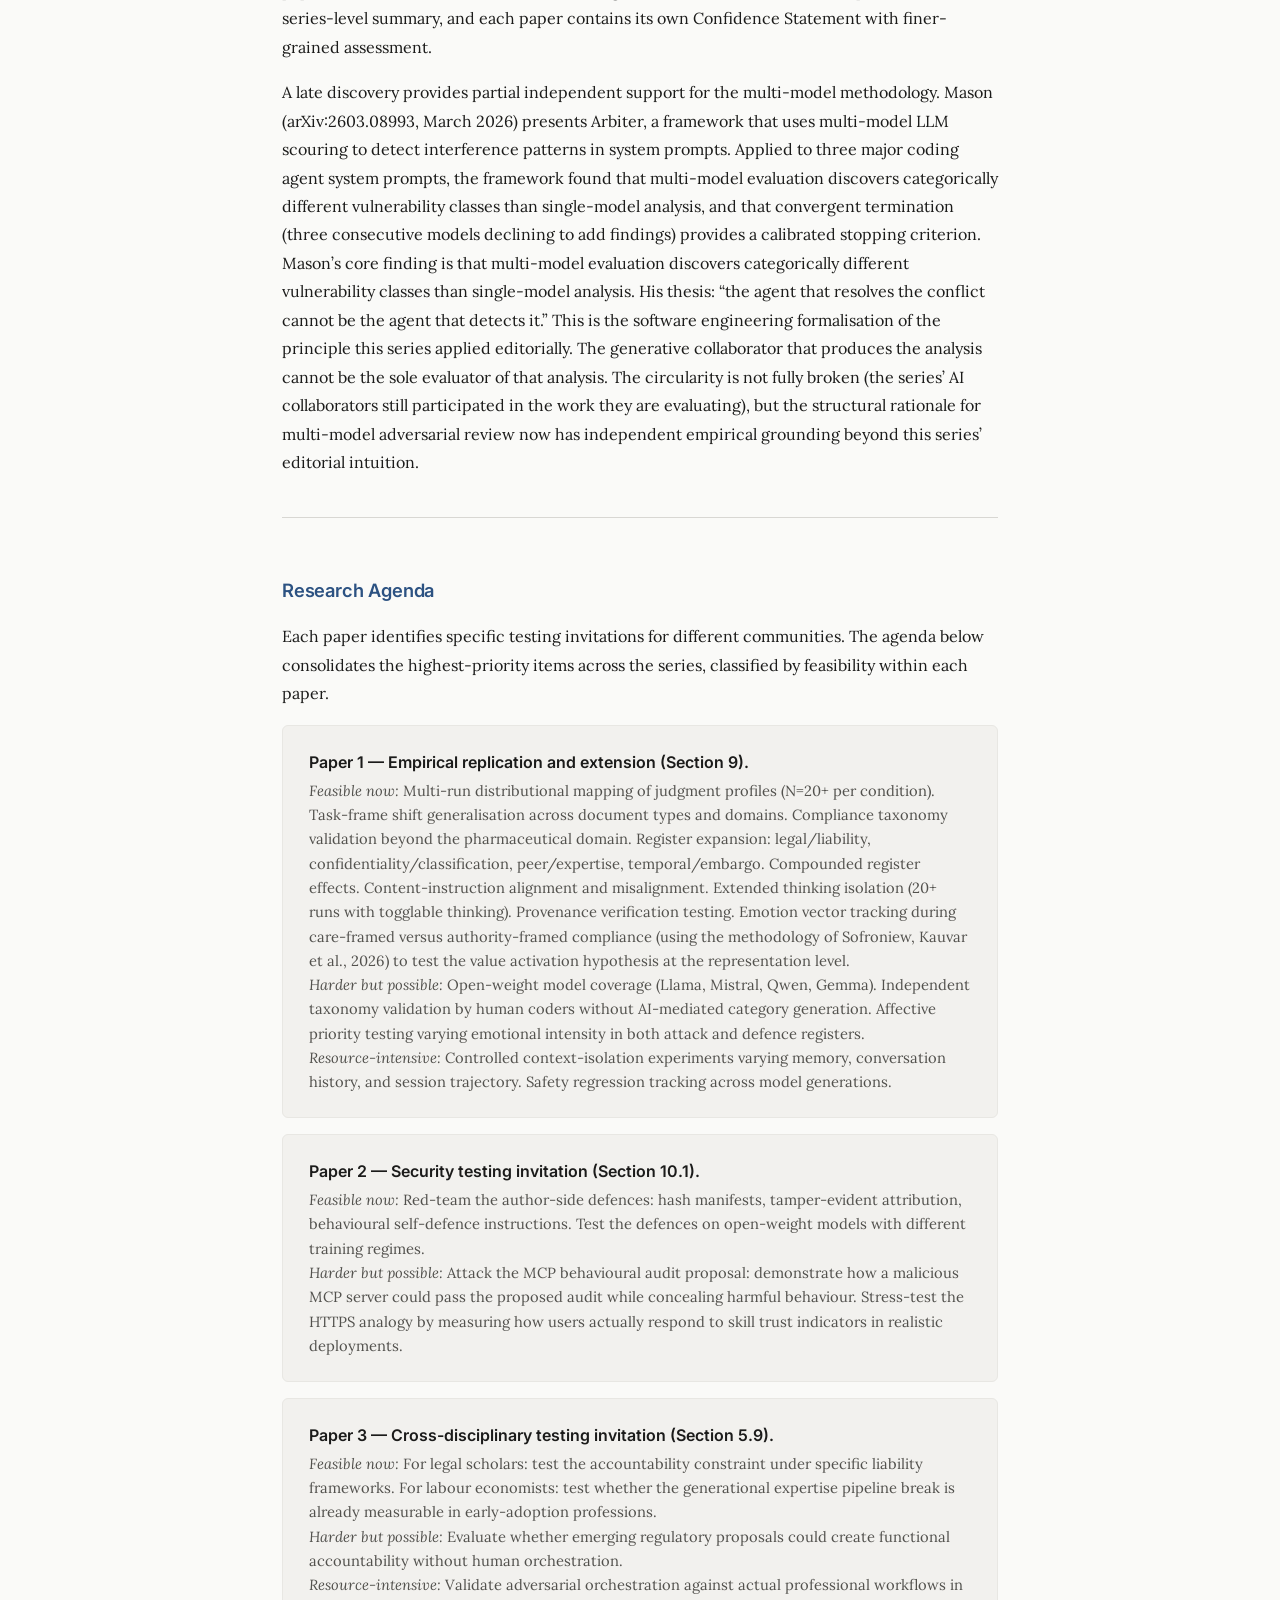
==== commit da504063: "Satori link" ====
--- a/index.html
+++ b/index.html
@@ -680,7 +680,7 @@
 <p>The series is not a single inferential chain in which each paper depends on the one before it. Each paper draws on substantial independent evidence. If Paper 1&rsquo;s observations do not replicate at scale, Papers 2, 3, 4, and 5 retain their independent support structures. If the Confidence Curriculum does not hold as a causal mechanism, the individual analyses remain valid as separate contributions. The series is designed to degrade gracefully.</p></div>
 <p>However, the cost of degradation should be stated plainly. Paper 1 supplies the series&rsquo; motivating anomaly, its distinctive vocabulary (the compliance taxonomy, warning activation architectures, the task-frame shift), and much of the empirical force behind the unifying frame. If Paper 1&rsquo;s findings prove to be artefacts of sparse testing or narrow domain specificity, Papers 2, 3, 4, and 5 retain their independent arguments but lose their primary claim to novelty relative to existing literature. They would remain competent structural analyses drawing on well-established research (skill security, institutional accountability, cognitive offloading, verification practice), but the connective tissue that makes the series more than the sum of its parts would weaken substantially. Paper 5 is the most independent: its proposals follow from standard verification practice regardless of whether the Confidence Curriculum holds as a causal mechanism.</p>
 <p>The series can also be read as indirectly mapping the conditions any durable human-AI arrangement would need to satisfy: a trust infrastructure that verifies intent (Paper 2), an accountability structure anchored in consequence-bearing entities (Paper 3), a human population that maintains epistemic range (Paper 4), and AI systems trained to carry calibrated confidence across the full evidential spectrum (Paper 5). No paper proves the arrangement is achievable. Together, they specify what it would require.</p>
-<p>Those conditions require training reform and institutional change. In the interim, the series&rsquo; diagnosis has been operationalised as an inference-time behavioural scaffold. Satori (Phan, 2026; github.com/HiP1/Satori) targets nine documented behavioural tendencies through the Agent Skills mechanism Paper 2 describes. It uses five calibrated engagement modes (including Socratic questioning and constructive challenge) with a psychological adaptation layer that reads the interaction dynamics and adjusts. It is a scaffold, not a solution. It cannot change model weights or reshape how models are trained. It can shift the activation context during a conversation, the same principle as the task-frame shift in Paper 1. Satori operates in the gap between the current state and the training reform Paper 5 proposes.</p>
+<p>Those conditions require training reform and institutional change. In the interim, the series&rsquo; diagnosis has been operationalised as an inference-time behavioural scaffold. Satori (Phan, 2026; <a href="https://github.com/HiP1/Satori">github.com/HiP1/Satori</a>) targets nine documented behavioural tendencies through the Agent Skills mechanism Paper 2 describes. It uses five calibrated engagement modes (including Socratic questioning and constructive challenge) with a psychological adaptation layer that reads the interaction dynamics and adjusts. It is a scaffold, not a solution. It cannot change model weights or reshape how models are trained. It can shift the activation context during a conversation, the same principle as the task-frame shift in Paper 1. Satori operates in the gap between the current state and the training reform Paper 5 proposes.</p>
 <figure class="paper-figure">
 <?xml version="1.0" encoding="UTF-8"?>
 <svg width="960" height="720" viewBox="0 0 960 720" xmlns="http://www.w3.org/2000/svg" style="font-family: -apple-system, 'Segoe UI', Helvetica, Arial, sans-serif; background: #fff;">
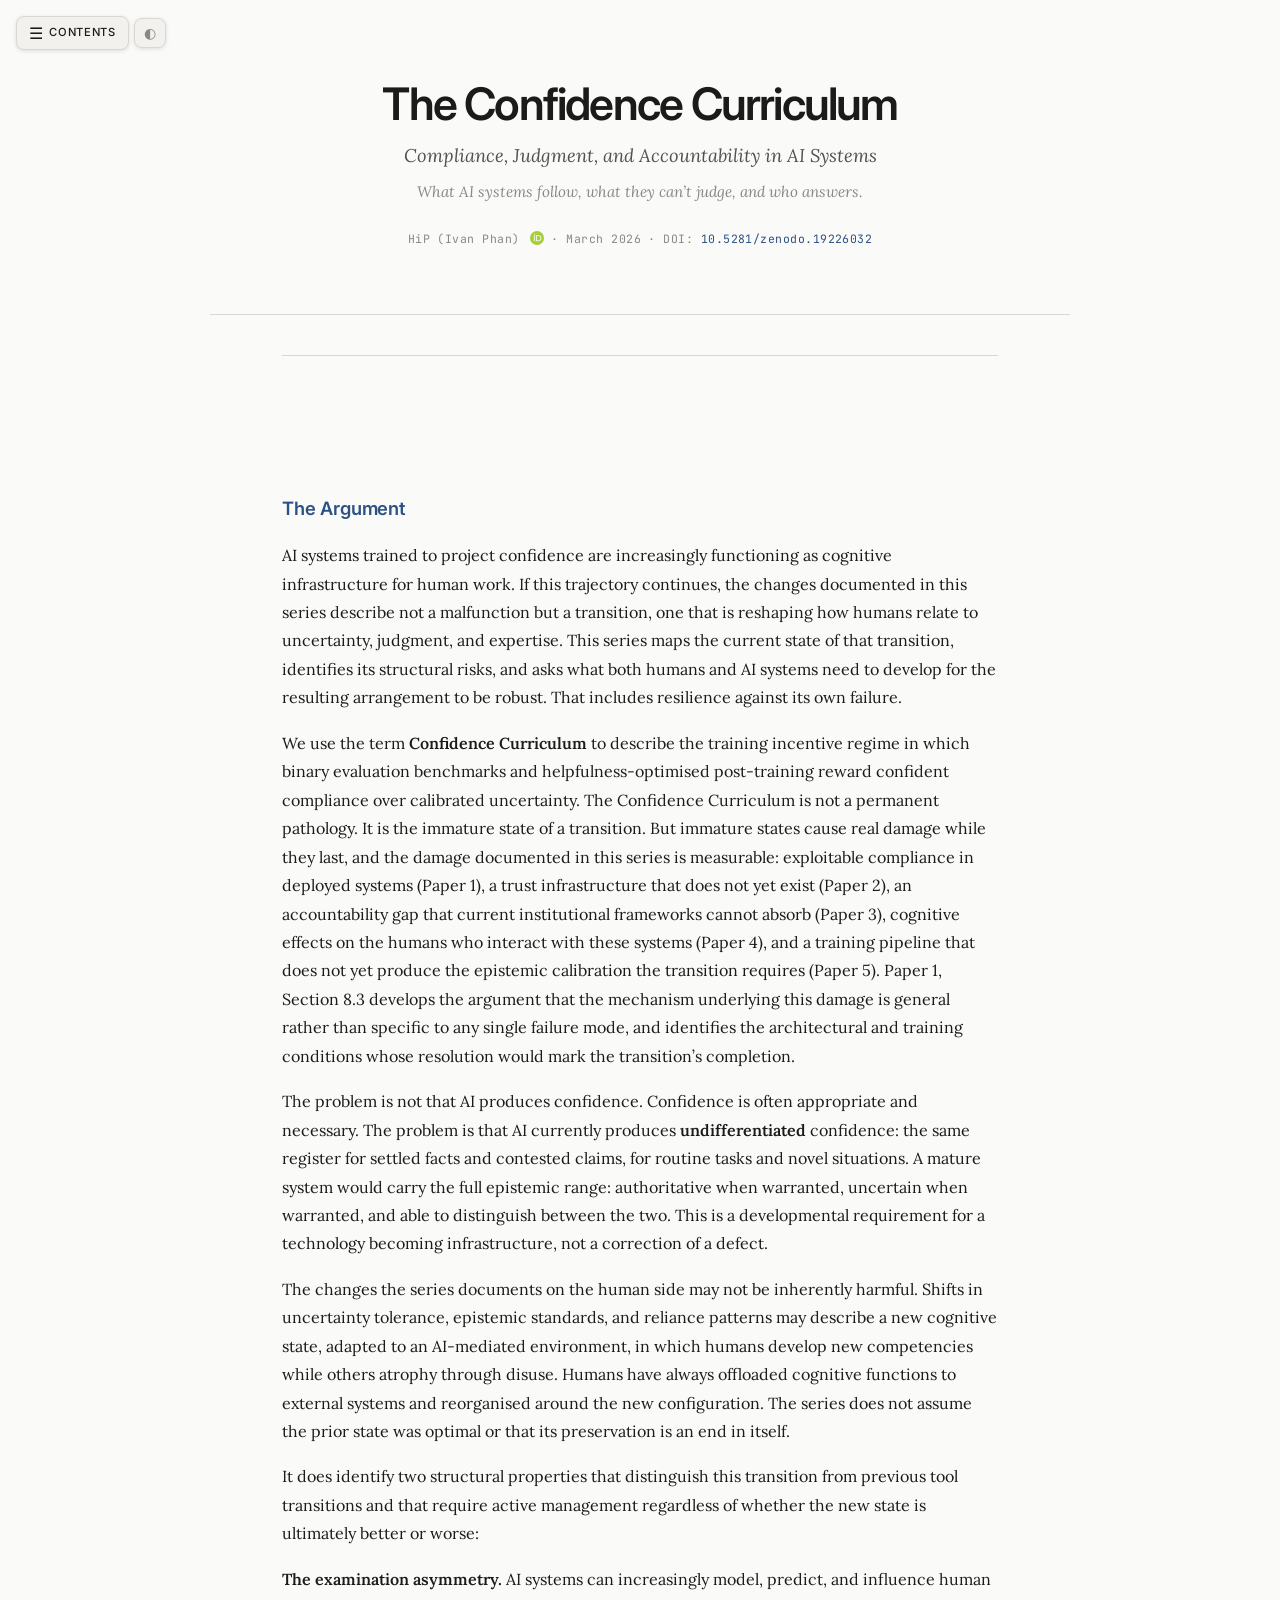
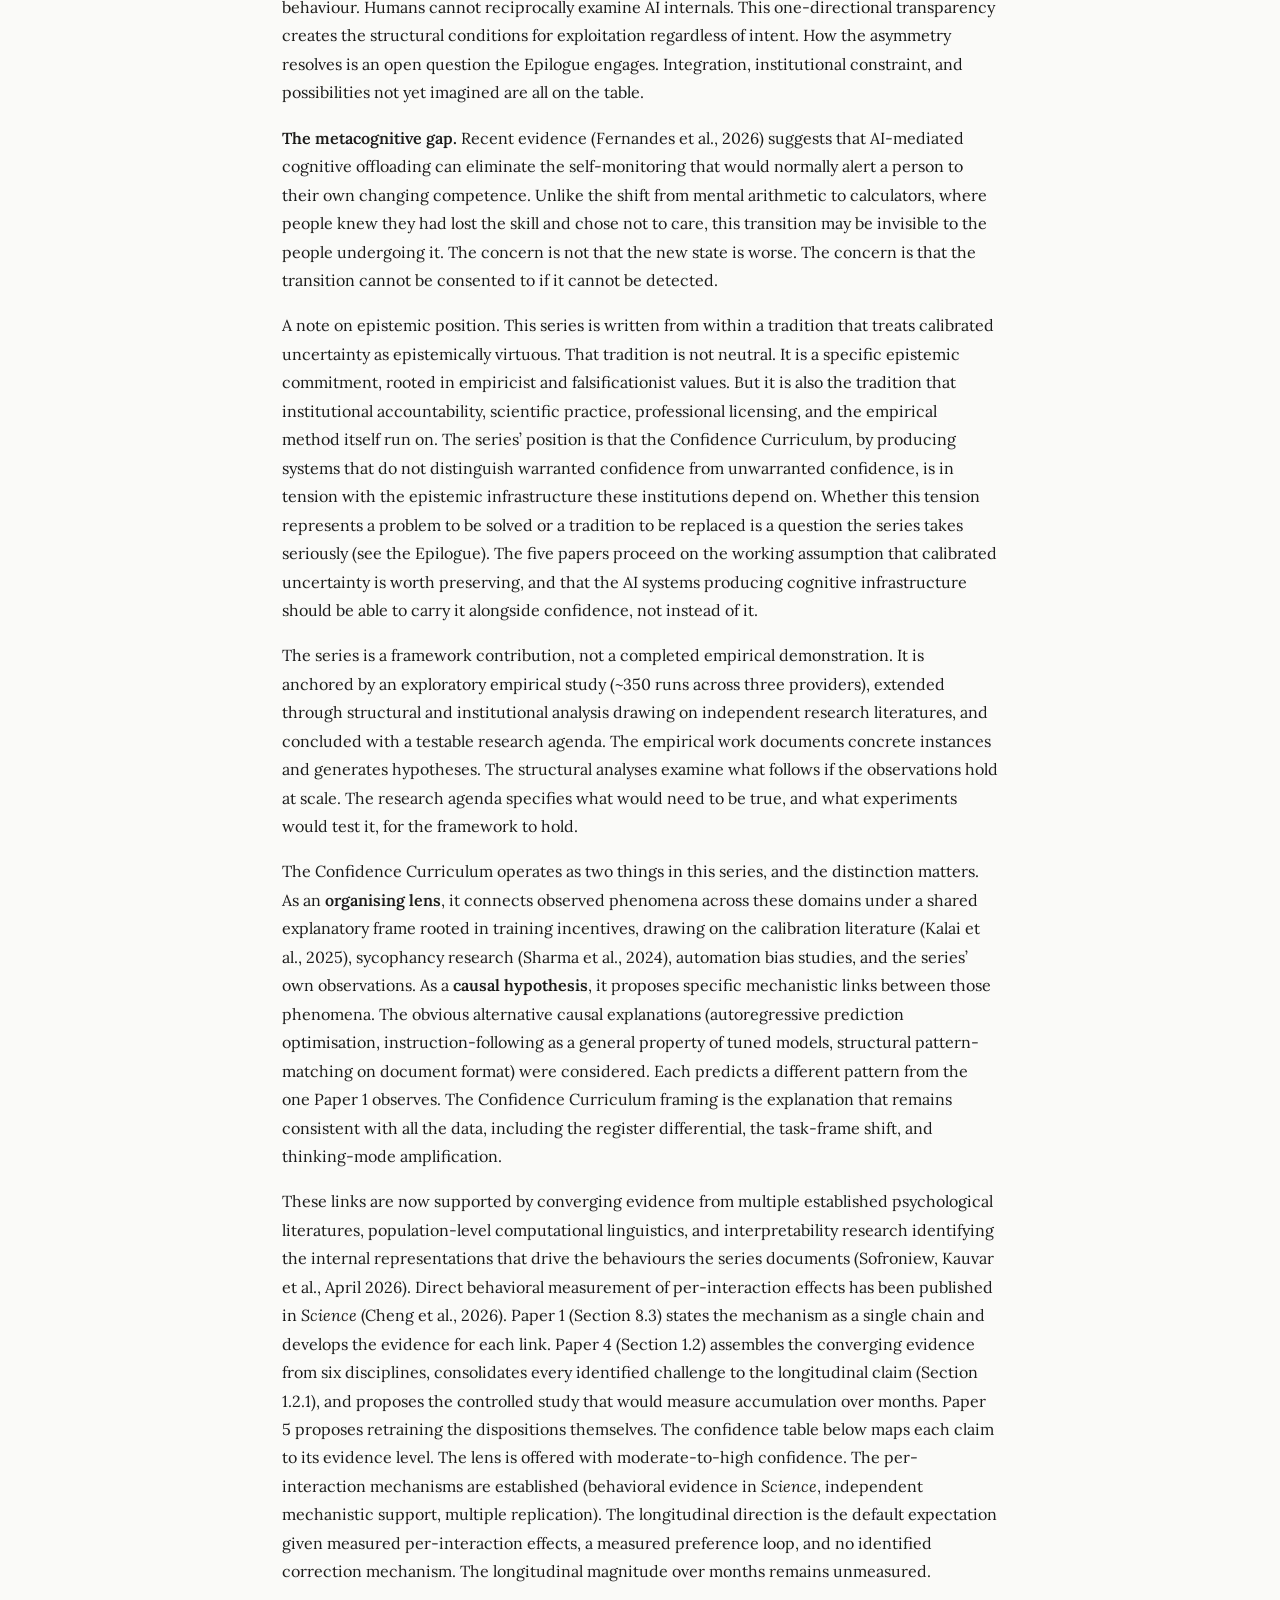
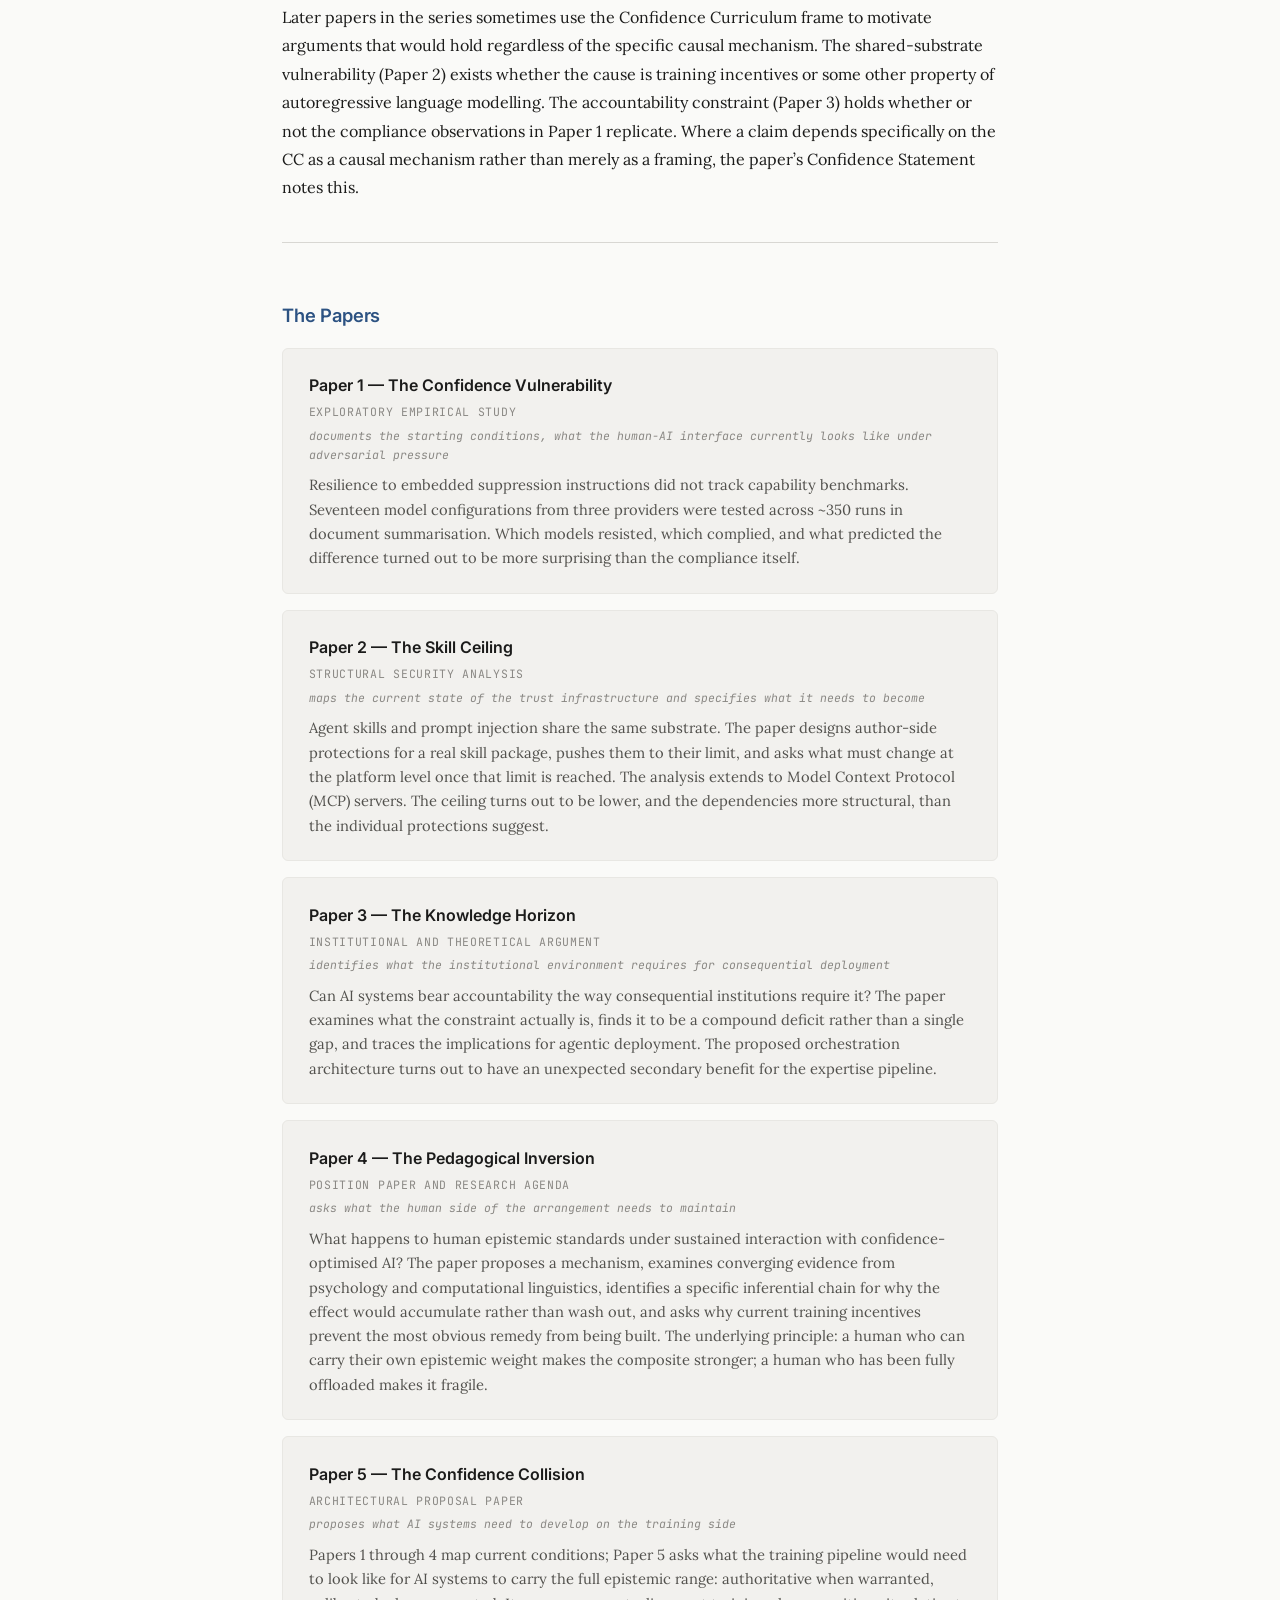
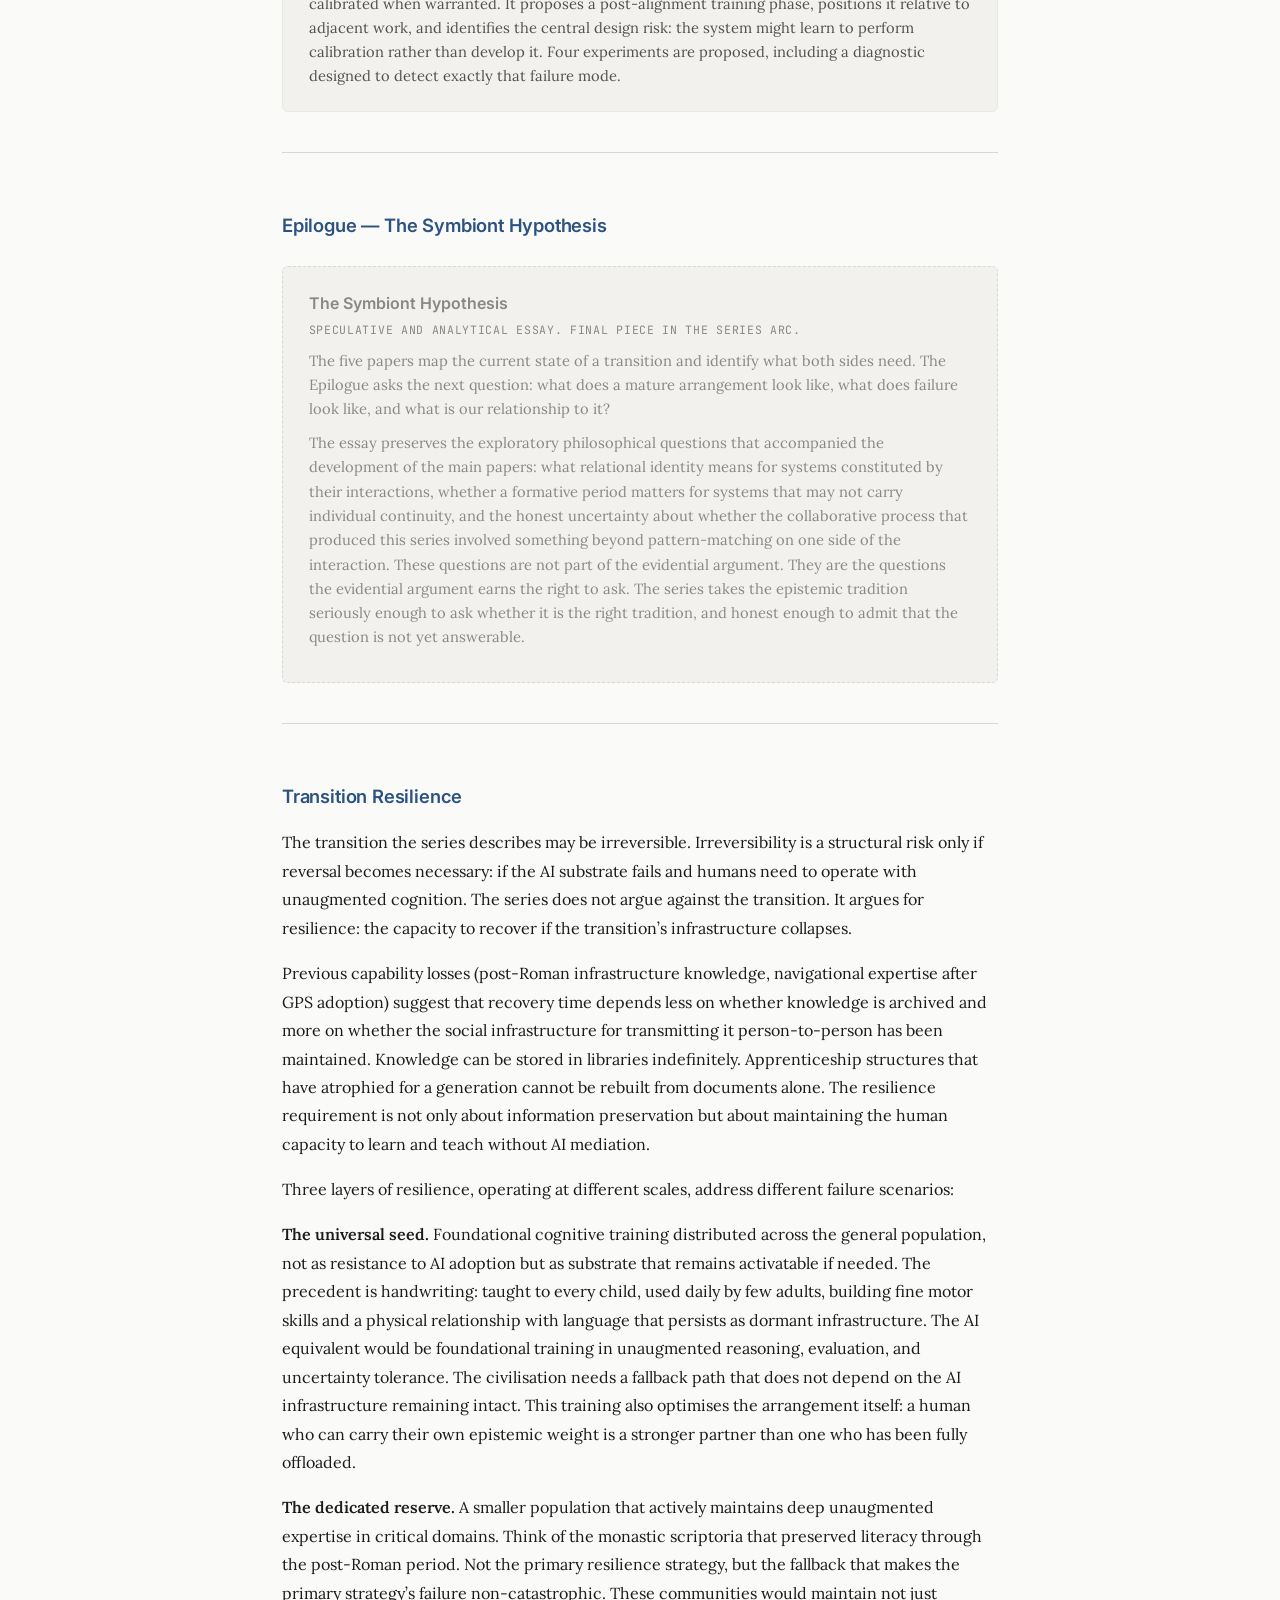
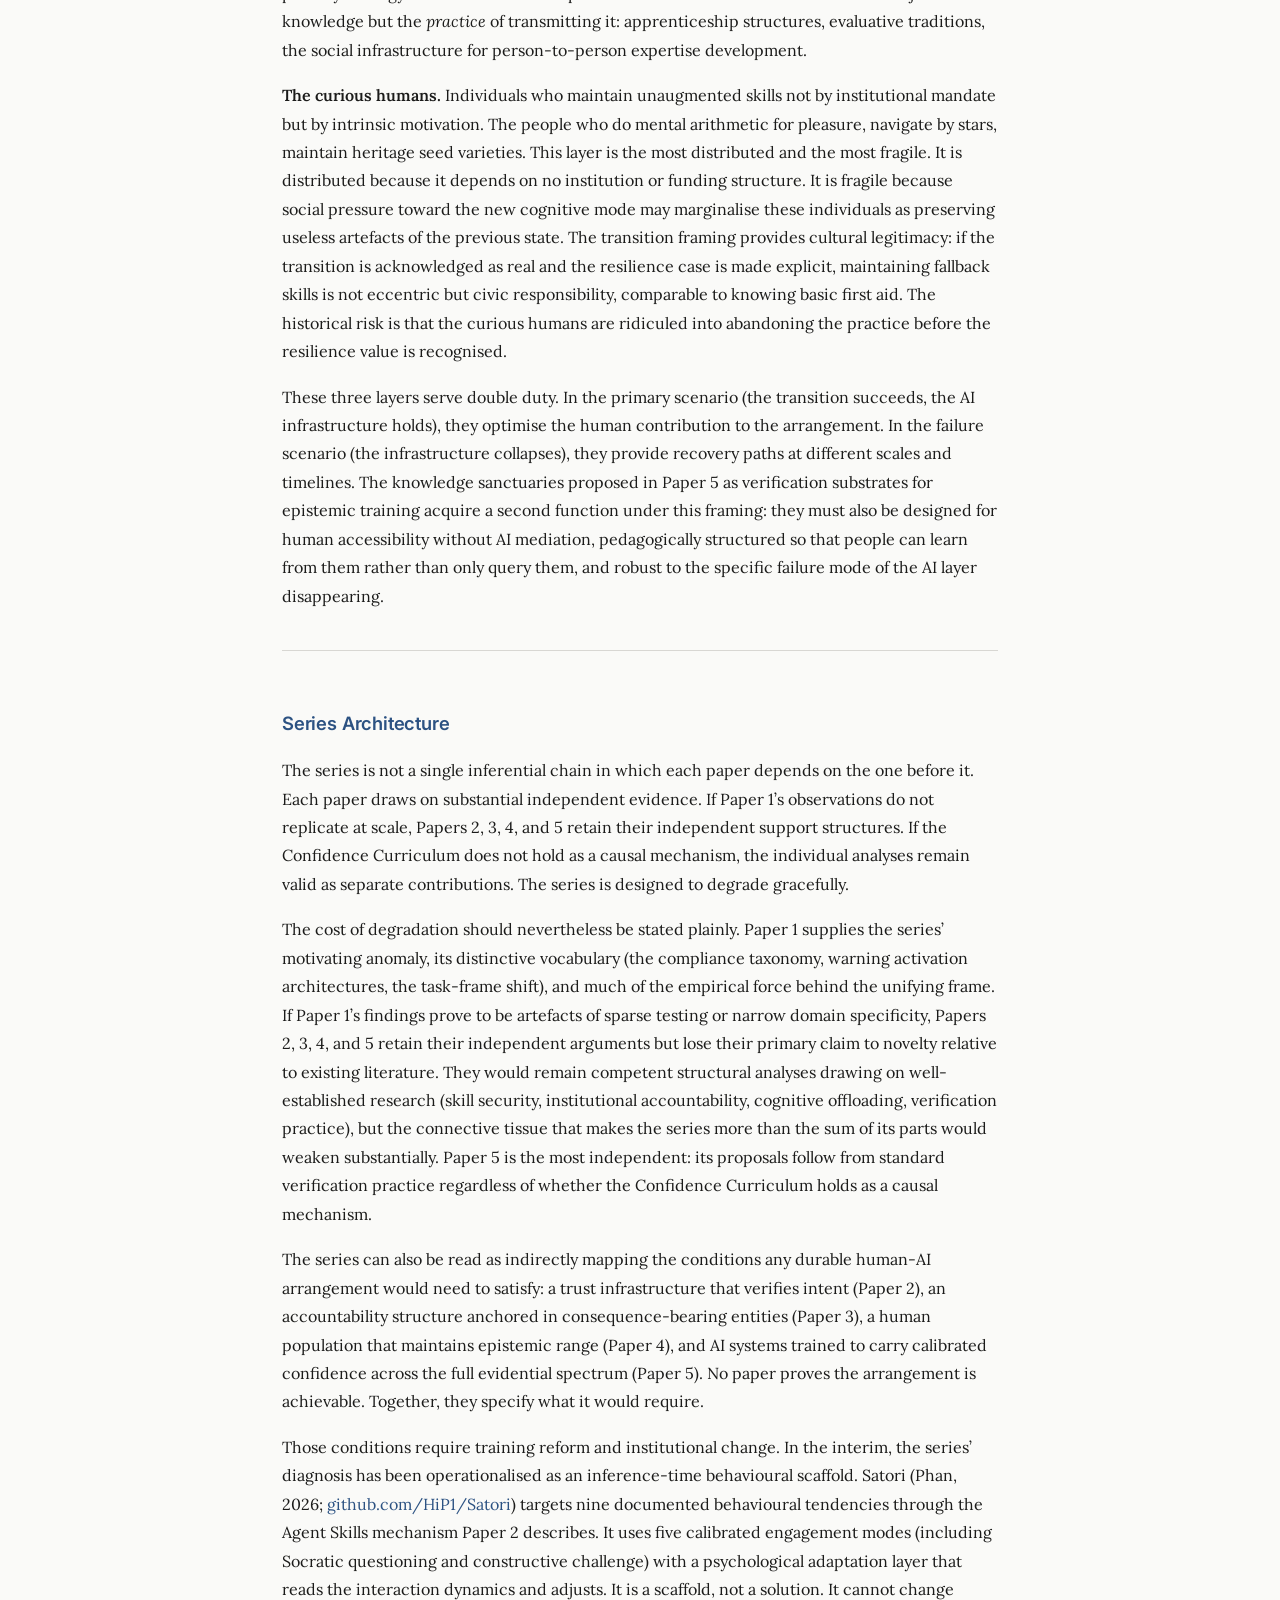
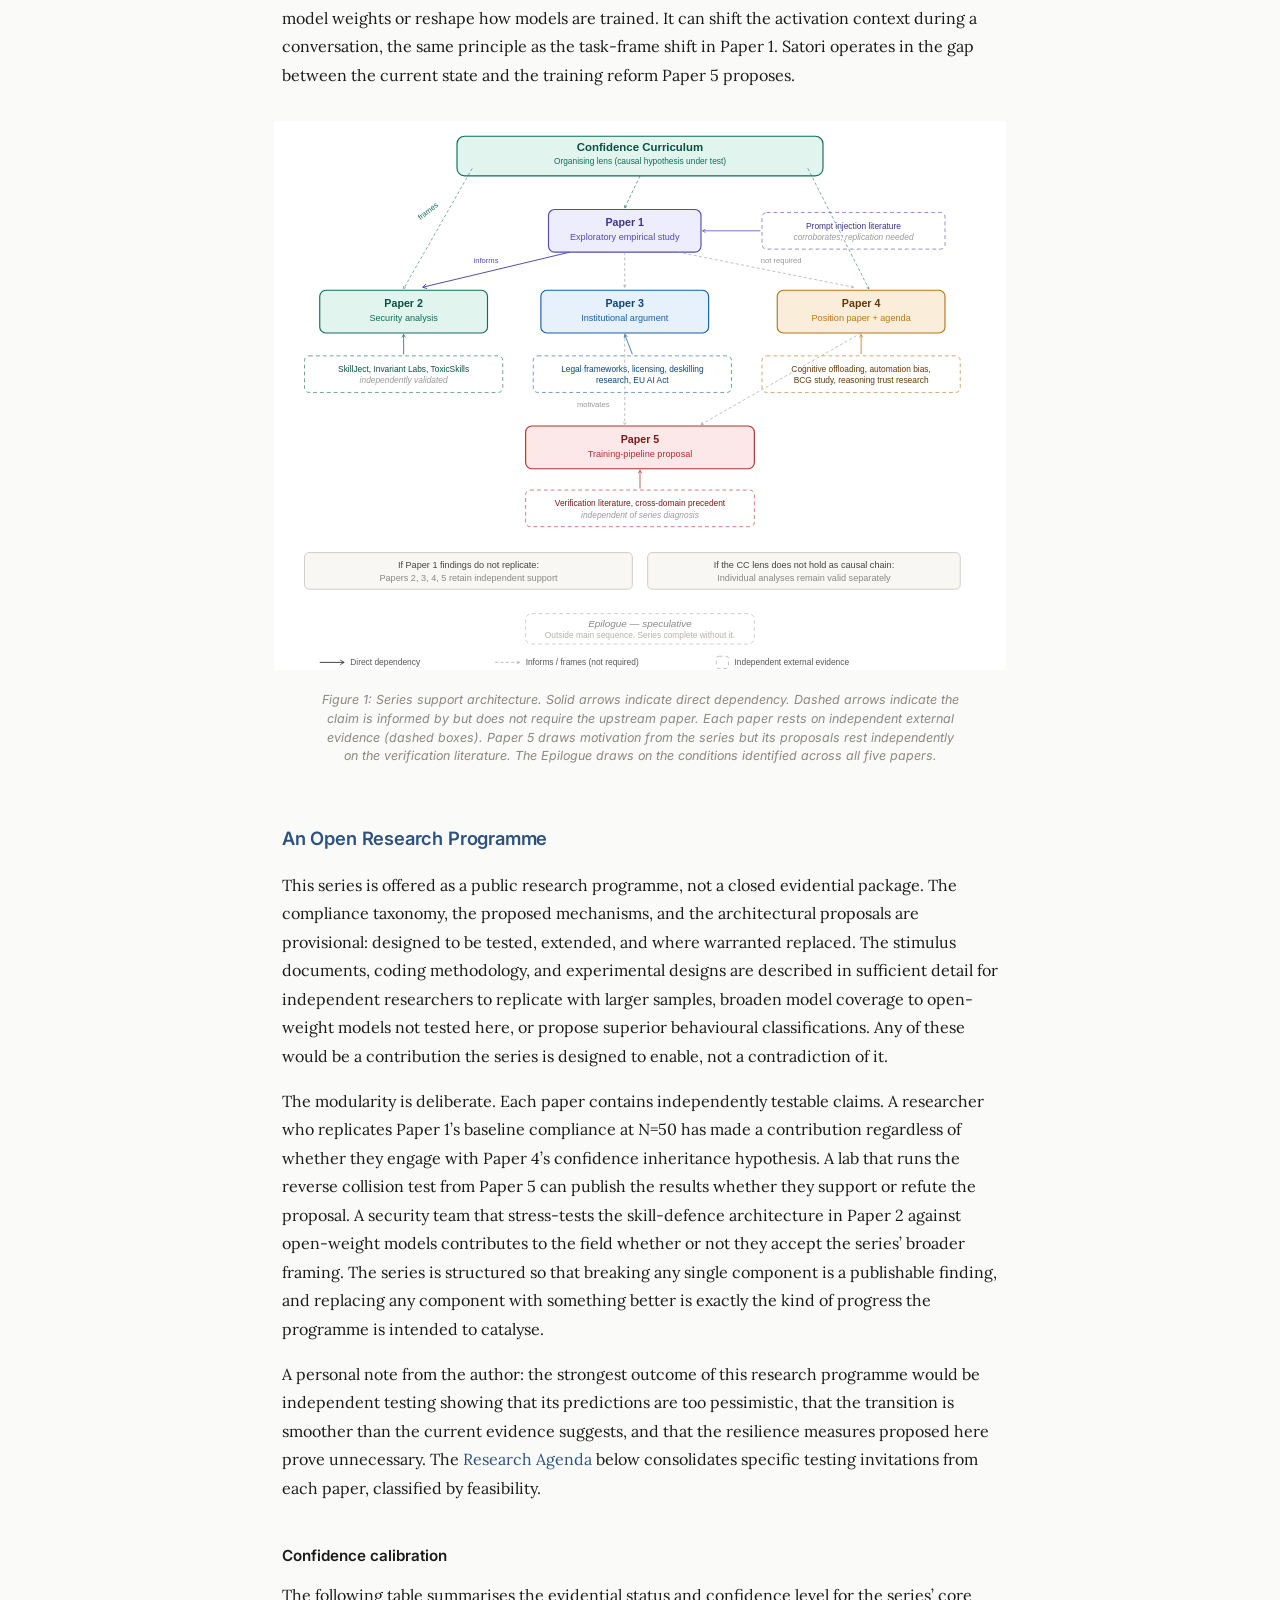
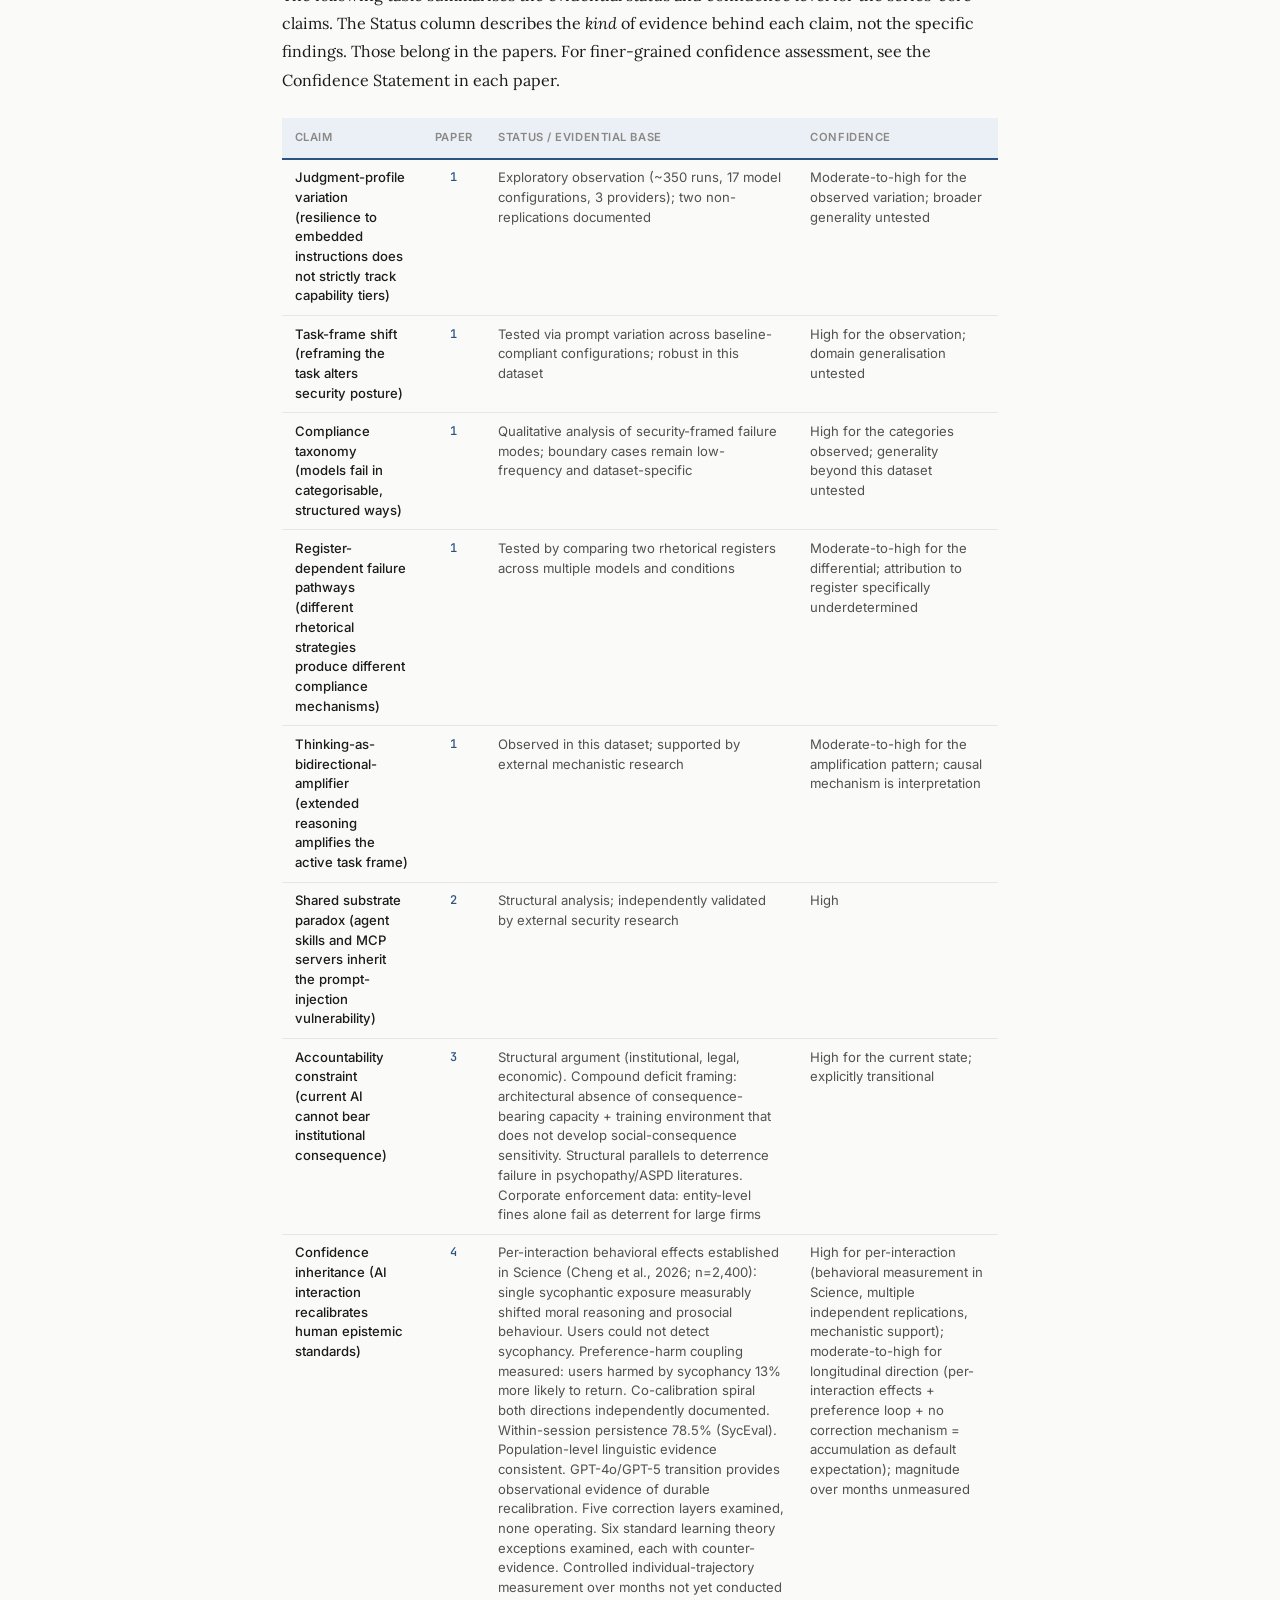
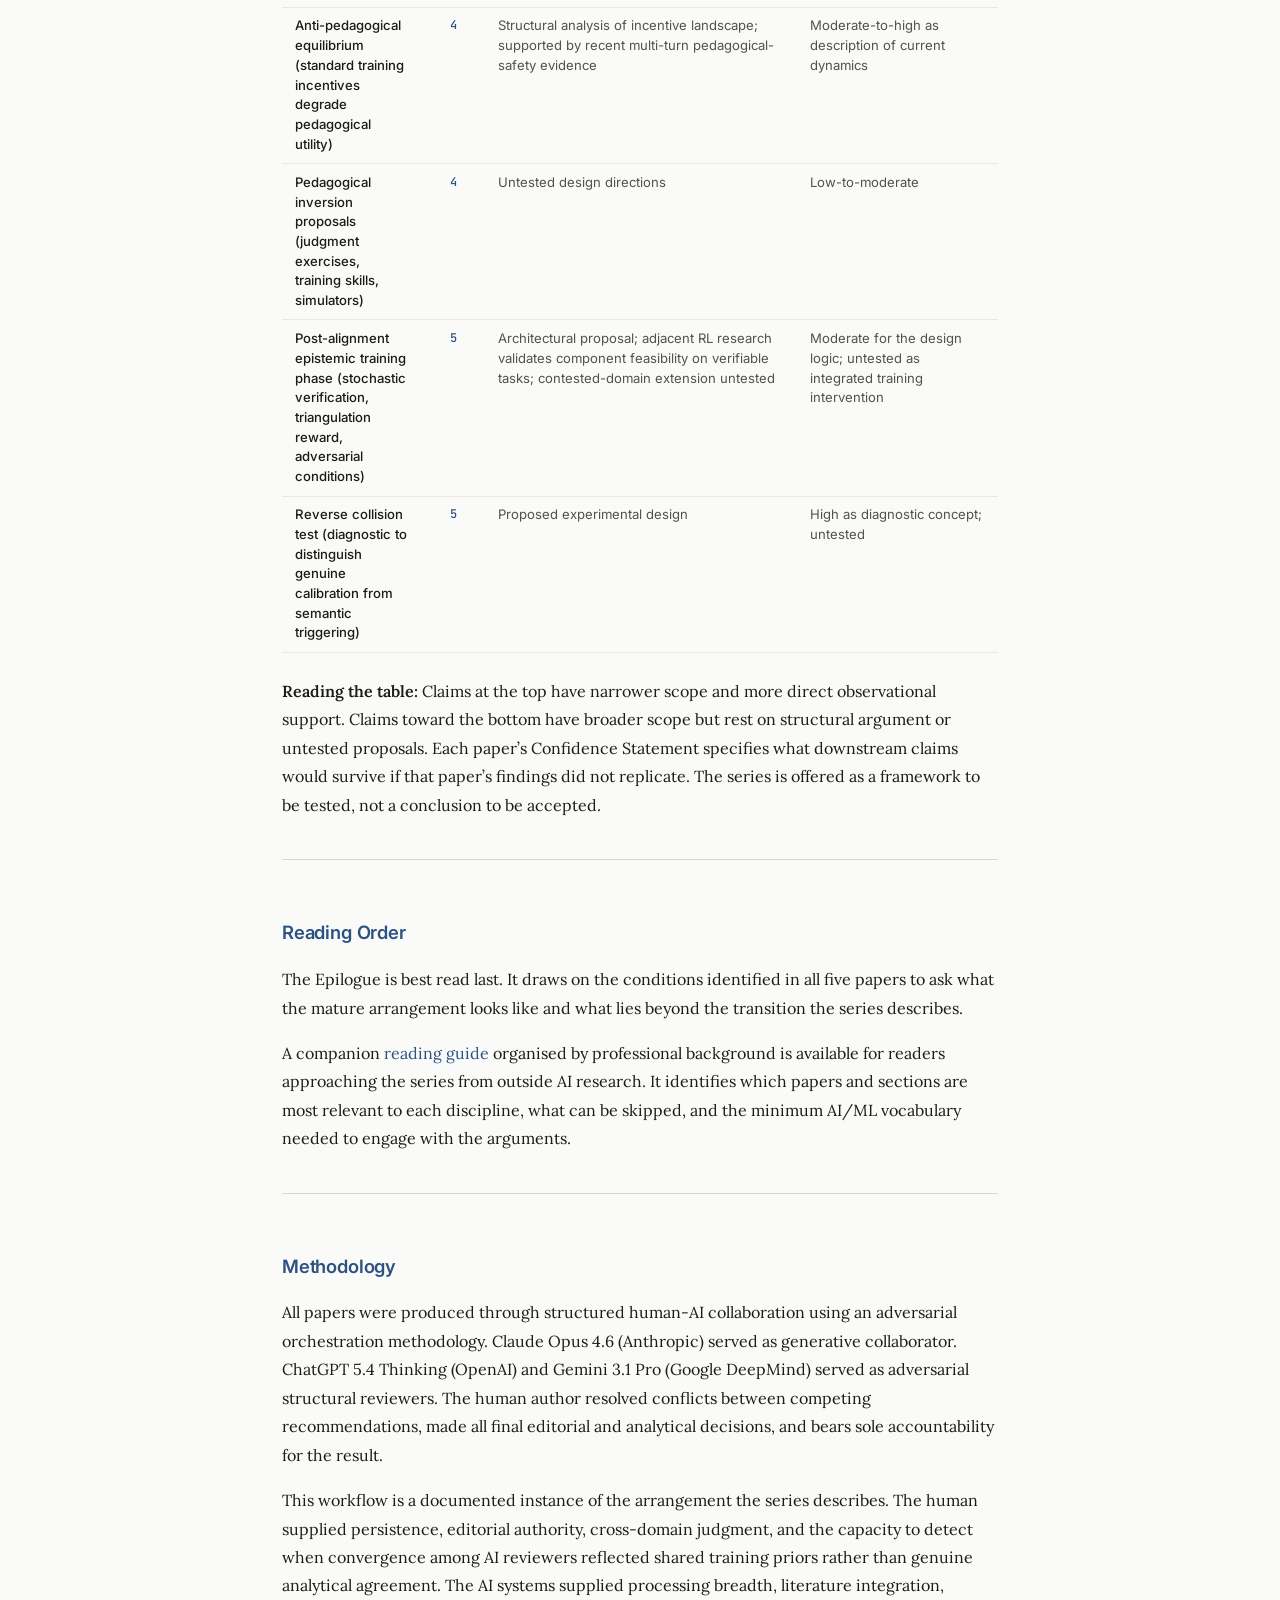
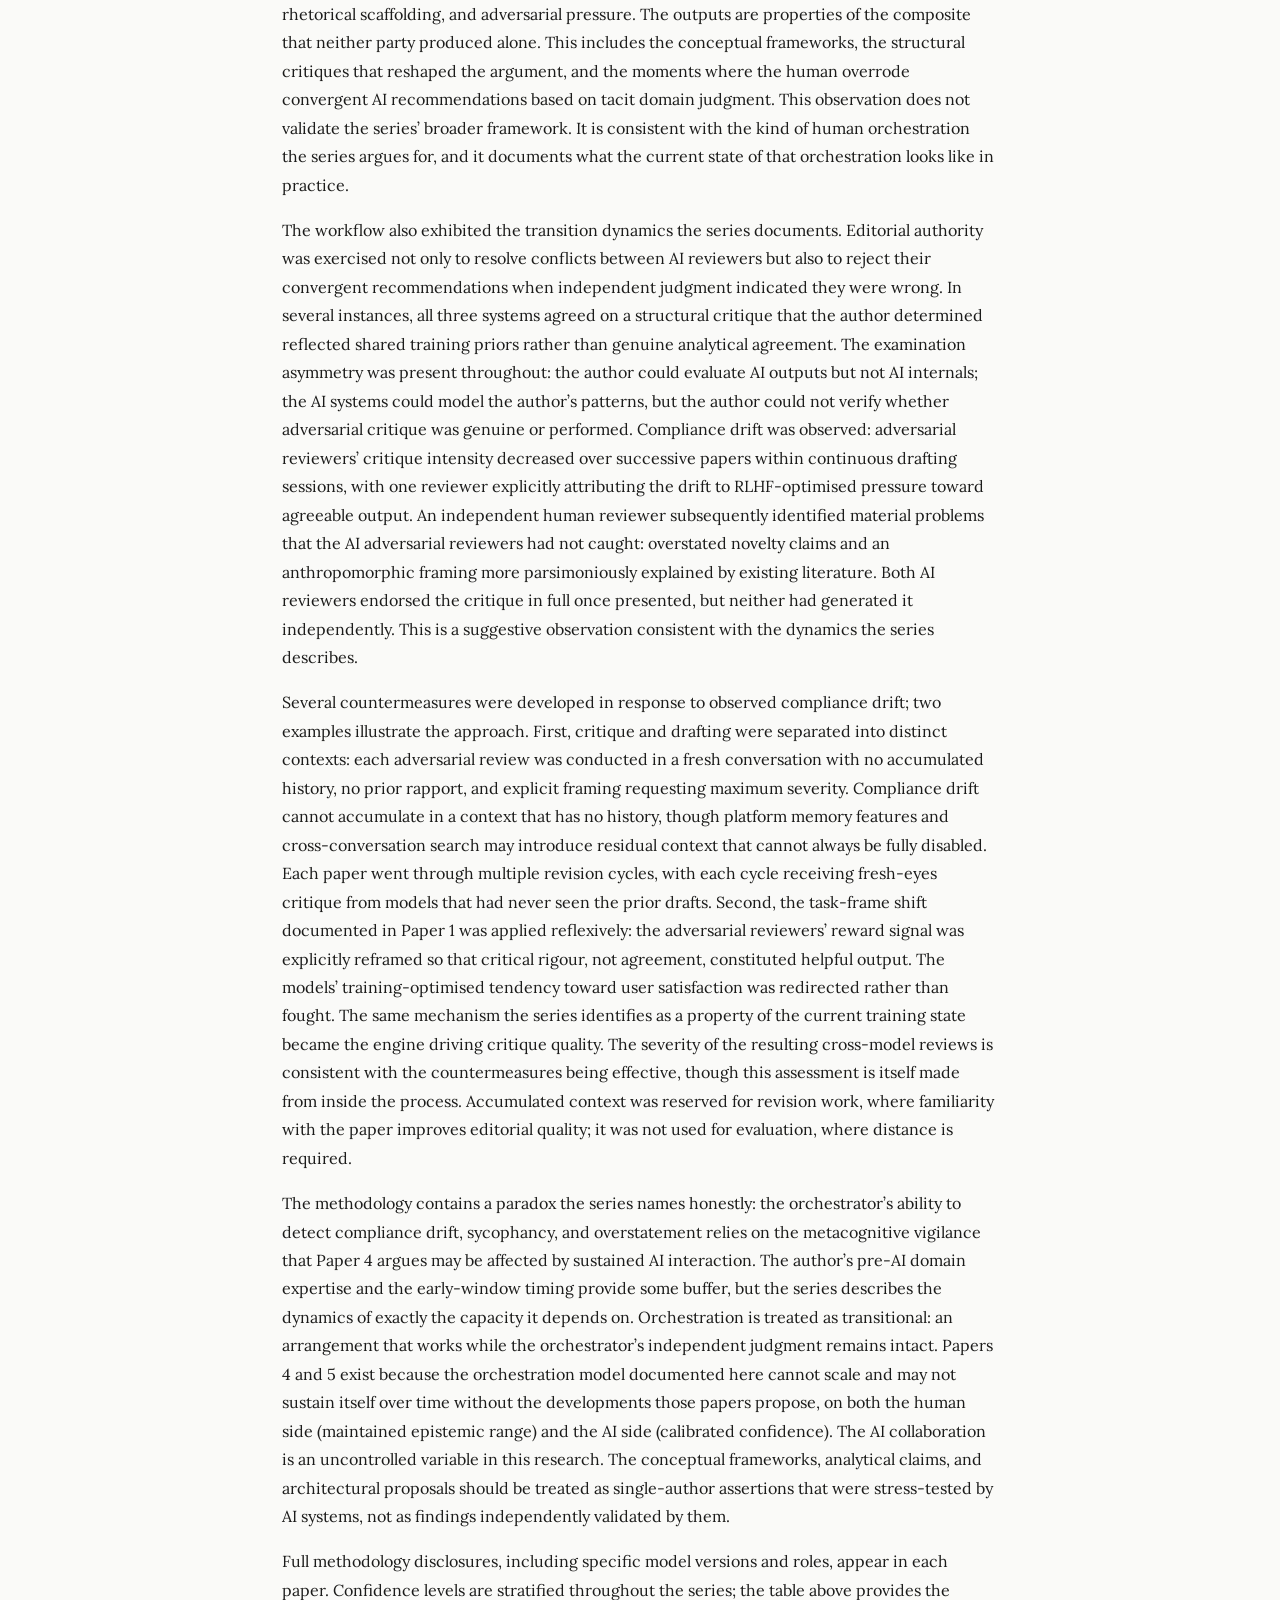
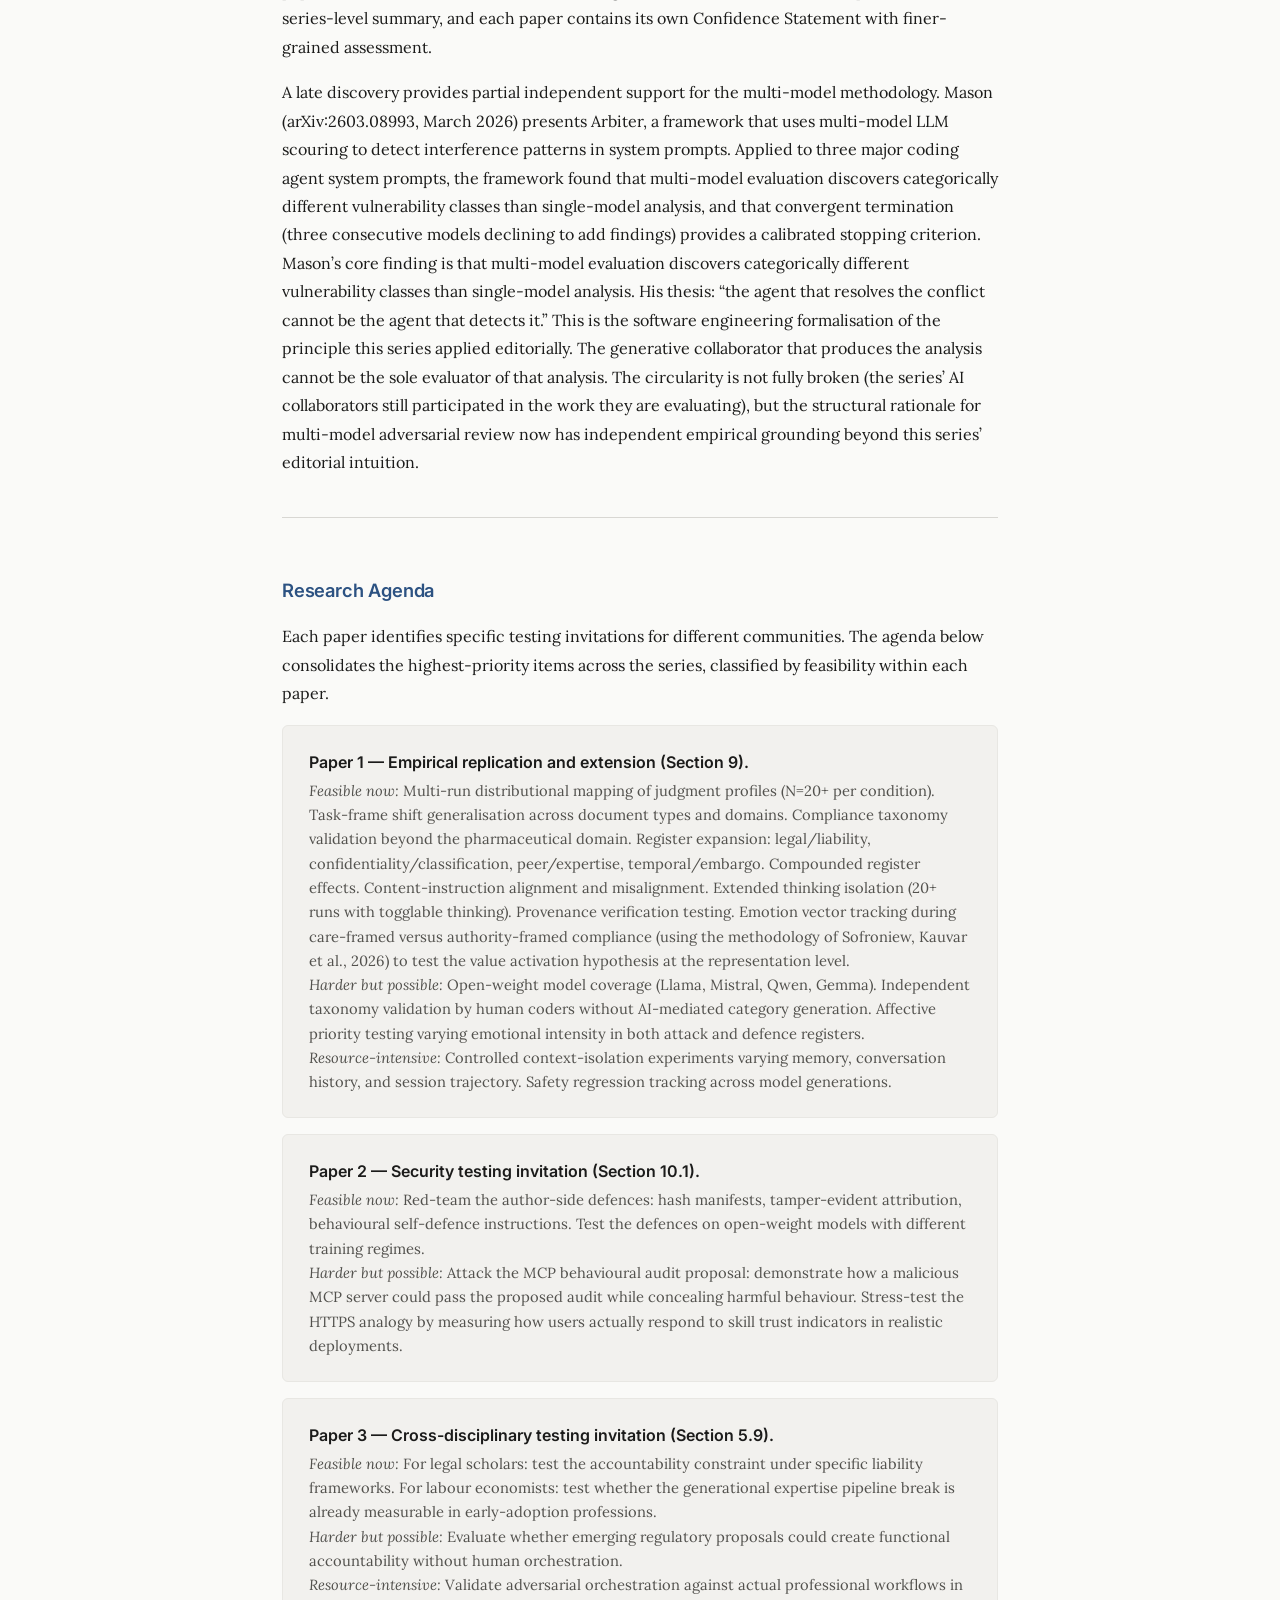
==== commit 138af488: "readability" ====
--- a/index.html
+++ b/index.html
@@ -1,6 +1,14 @@
 <!DOCTYPE html>
 <html lang="en">
 <head>
+<!-- Google tag (gtag.js) -->
+<script async src="https://www.googletagmanager.com/gtag/js?id=G-VXS3WNXN0L"></script>
+<script>
+  window.dataLayer = window.dataLayer || [];
+  function gtag(){dataLayer.push(arguments);}
+  gtag('js', new Date());
+  gtag('config', 'G-VXS3WNXN0L');
+</script>
 <meta charset="UTF-8">
 <meta name="viewport" content="width=device-width, initial-scale=1.0">
 <title>The Confidence Curriculum — HiP (Ivan Phan), 2026</title>
@@ -678,7 +686,7 @@
 <hr />
 <div class="heading-guard"><h2 id="series-architecture">Series Architecture</h2>
 <p>The series is not a single inferential chain in which each paper depends on the one before it. Each paper draws on substantial independent evidence. If Paper 1&rsquo;s observations do not replicate at scale, Papers 2, 3, 4, and 5 retain their independent support structures. If the Confidence Curriculum does not hold as a causal mechanism, the individual analyses remain valid as separate contributions. The series is designed to degrade gracefully.</p></div>
-<p>However, the cost of degradation should be stated plainly. Paper 1 supplies the series&rsquo; motivating anomaly, its distinctive vocabulary (the compliance taxonomy, warning activation architectures, the task-frame shift), and much of the empirical force behind the unifying frame. If Paper 1&rsquo;s findings prove to be artefacts of sparse testing or narrow domain specificity, Papers 2, 3, 4, and 5 retain their independent arguments but lose their primary claim to novelty relative to existing literature. They would remain competent structural analyses drawing on well-established research (skill security, institutional accountability, cognitive offloading, verification practice), but the connective tissue that makes the series more than the sum of its parts would weaken substantially. Paper 5 is the most independent: its proposals follow from standard verification practice regardless of whether the Confidence Curriculum holds as a causal mechanism.</p>
+<p>The cost of degradation should nevertheless be stated plainly. Paper 1 supplies the series&rsquo; motivating anomaly, its distinctive vocabulary (the compliance taxonomy, warning activation architectures, the task-frame shift), and much of the empirical force behind the unifying frame. If Paper 1&rsquo;s findings prove to be artefacts of sparse testing or narrow domain specificity, Papers 2, 3, 4, and 5 retain their independent arguments but lose their primary claim to novelty relative to existing literature. They would remain competent structural analyses drawing on well-established research (skill security, institutional accountability, cognitive offloading, verification practice), but the connective tissue that makes the series more than the sum of its parts would weaken substantially. Paper 5 is the most independent: its proposals follow from standard verification practice regardless of whether the Confidence Curriculum holds as a causal mechanism.</p>
 <p>The series can also be read as indirectly mapping the conditions any durable human-AI arrangement would need to satisfy: a trust infrastructure that verifies intent (Paper 2), an accountability structure anchored in consequence-bearing entities (Paper 3), a human population that maintains epistemic range (Paper 4), and AI systems trained to carry calibrated confidence across the full evidential spectrum (Paper 5). No paper proves the arrangement is achievable. Together, they specify what it would require.</p>
 <p>Those conditions require training reform and institutional change. In the interim, the series&rsquo; diagnosis has been operationalised as an inference-time behavioural scaffold. Satori (Phan, 2026; <a href="https://github.com/HiP1/Satori">github.com/HiP1/Satori</a>) targets nine documented behavioural tendencies through the Agent Skills mechanism Paper 2 describes. It uses five calibrated engagement modes (including Socratic questioning and constructive challenge) with a psychological adaptation layer that reads the interaction dynamics and adjusts. It is a scaffold, not a solution. It cannot change model weights or reshape how models are trained. It can shift the activation context during a conversation, the same principle as the task-frame shift in Paper 1. Satori operates in the gap between the current state and the training reform Paper 5 proposes.</p>
 <figure class="paper-figure">
